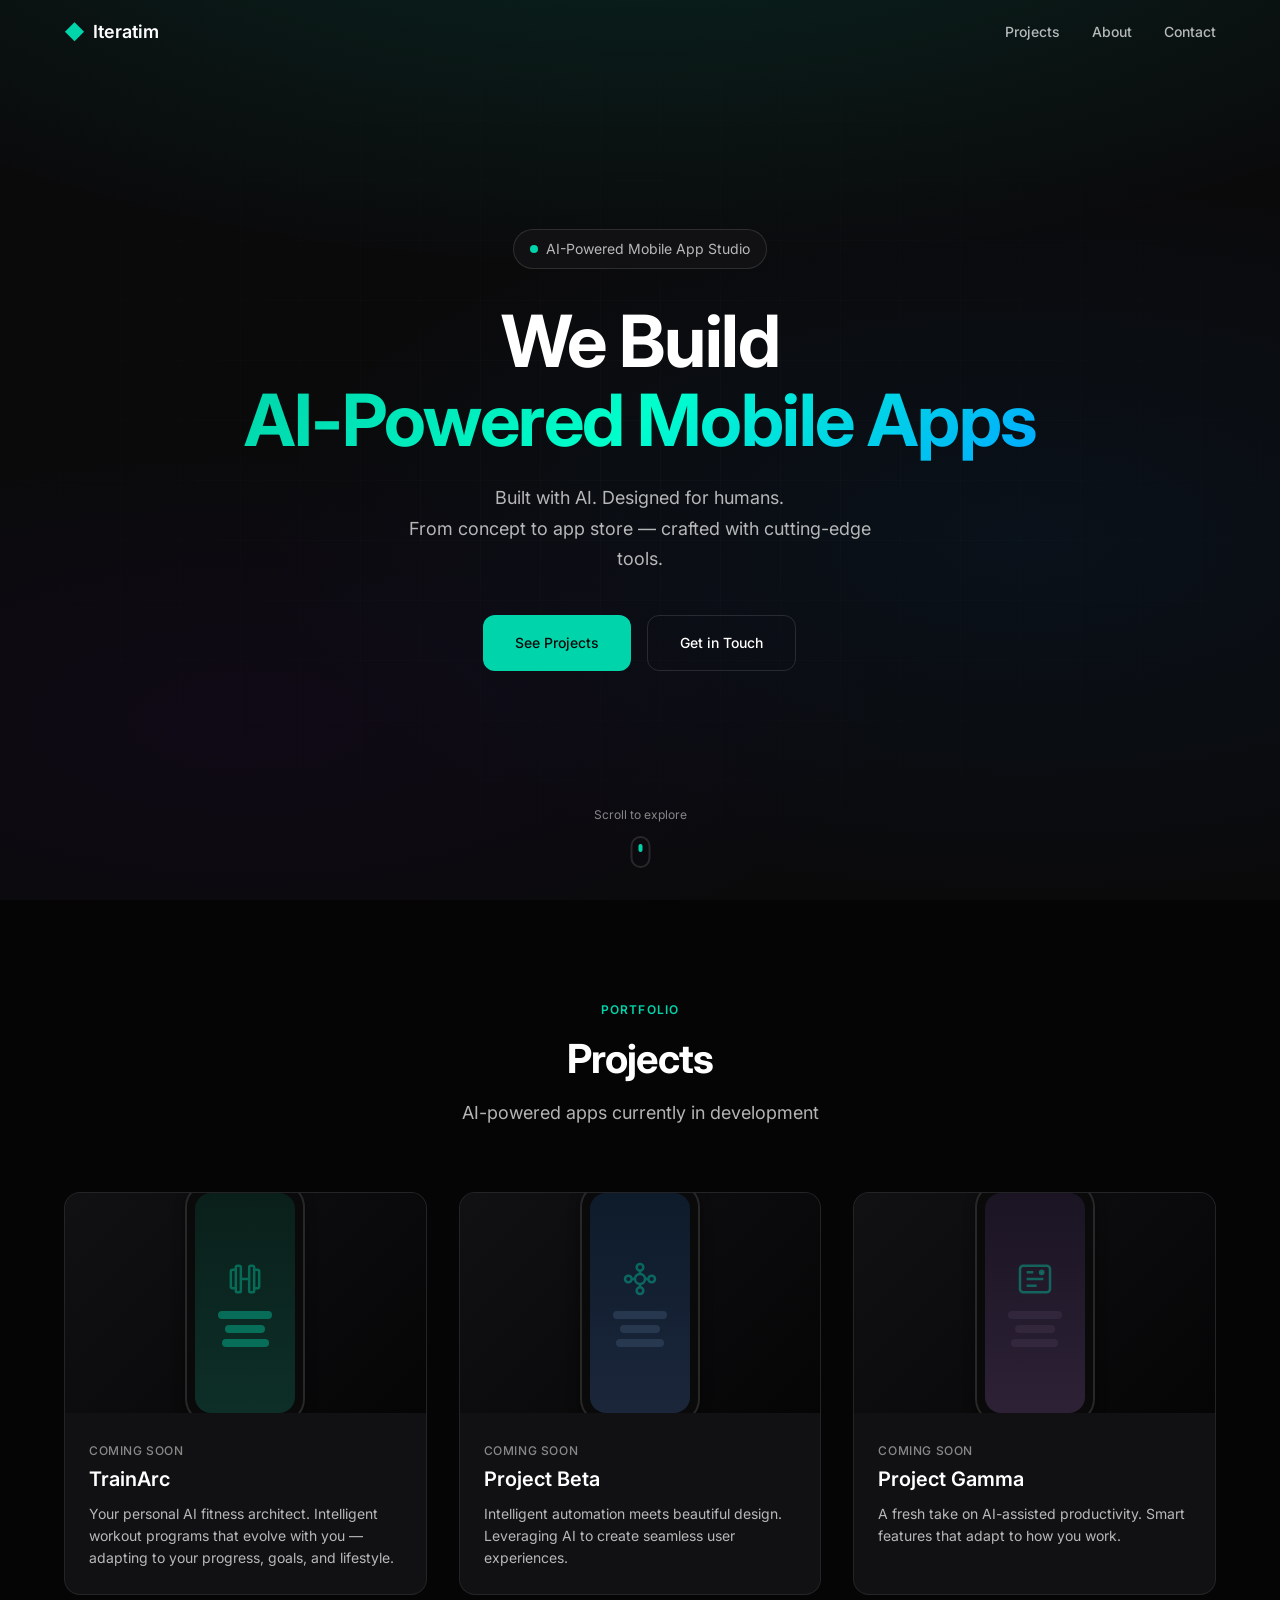
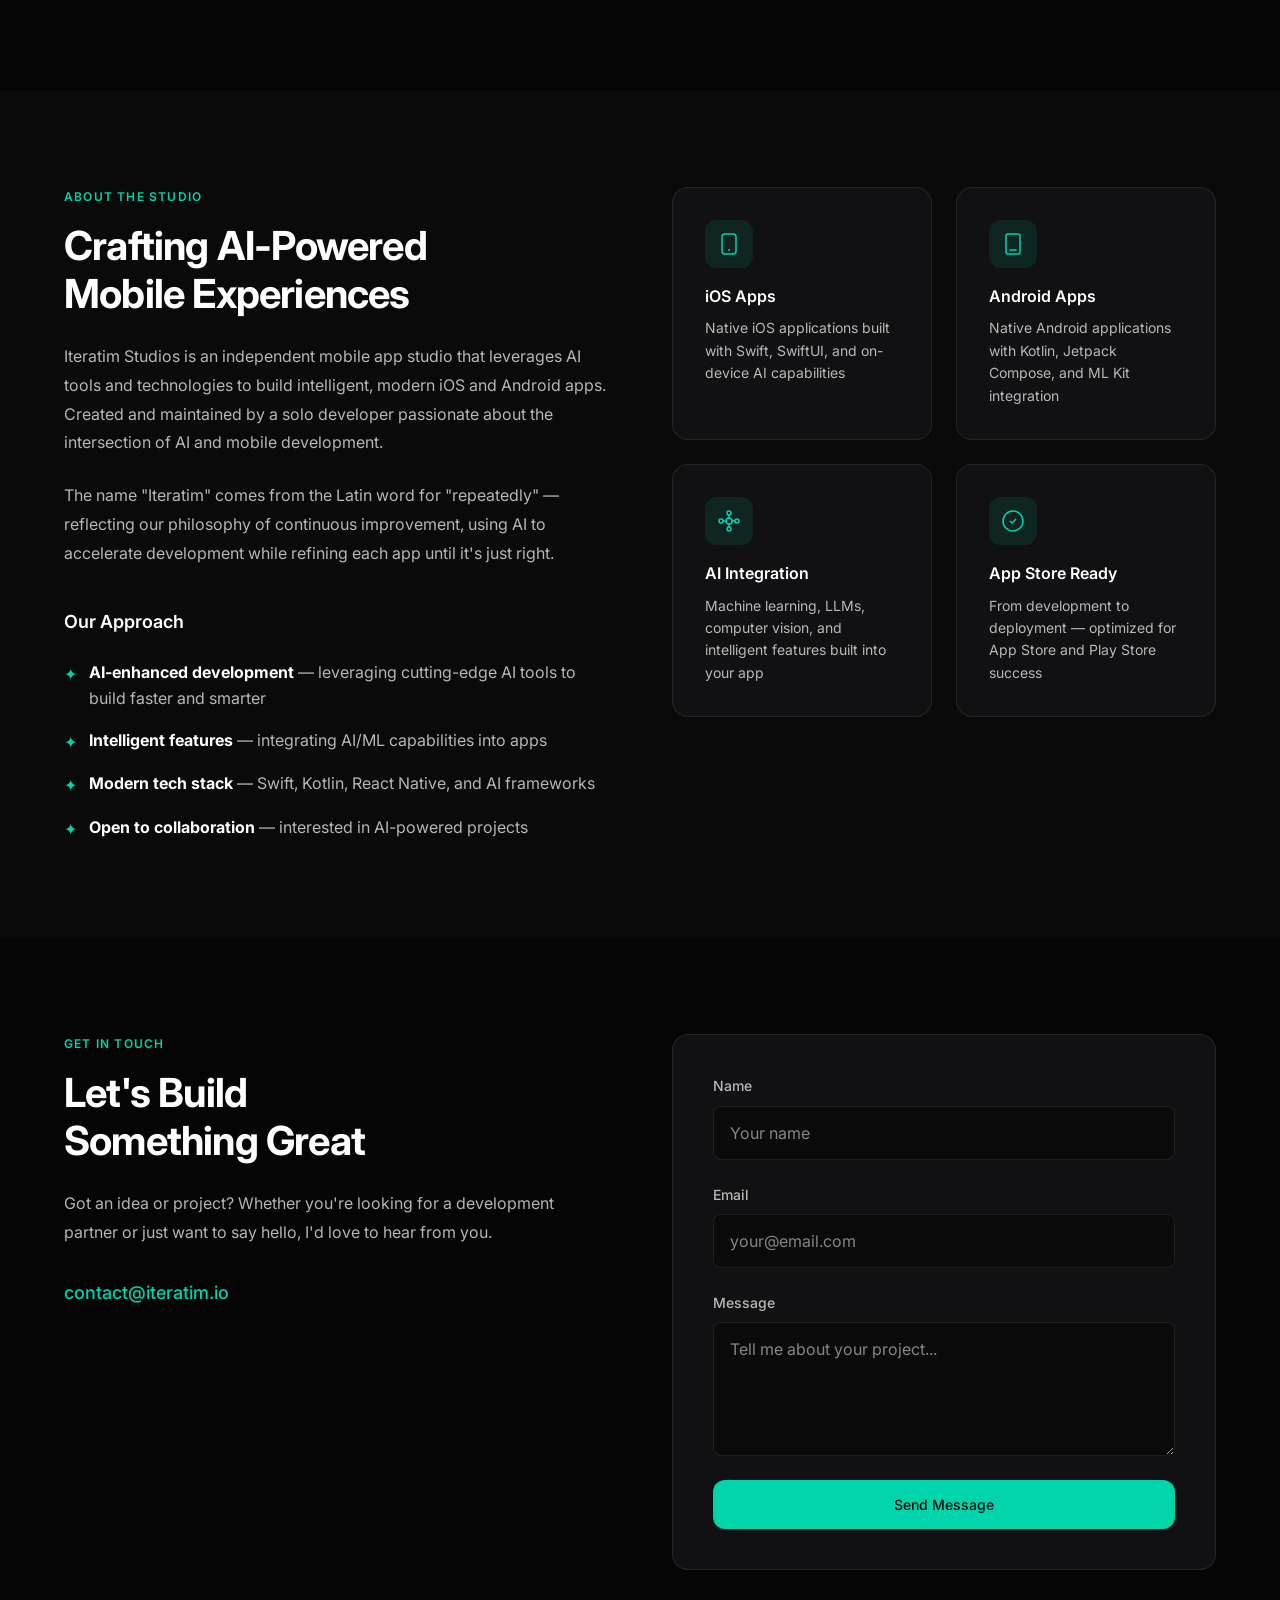
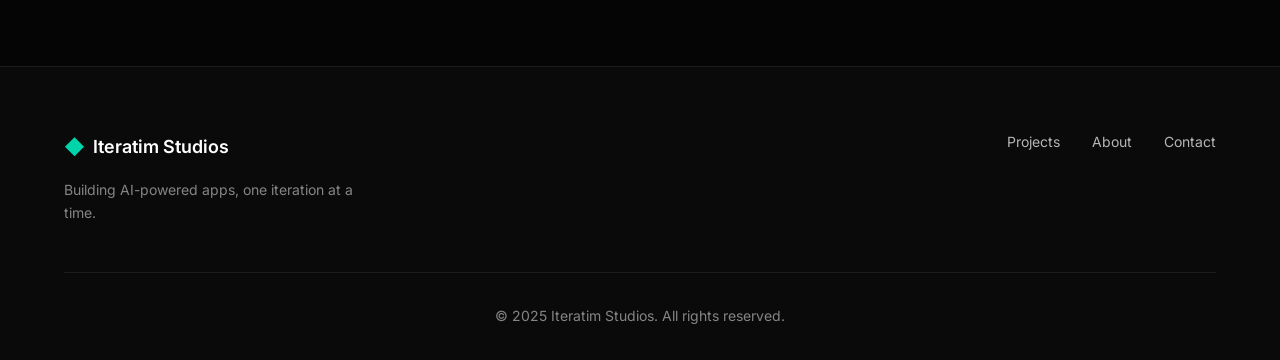
==== index.html @ f876c7ea "Add Formspree contact form and GitHub Actions deployment" ====
<!DOCTYPE html>
<html lang="en">

<head>
    <meta charset="UTF-8">
    <meta name="viewport" content="width=device-width, initial-scale=1.0">
    <meta name="description"
        content="Iteratim Studios - Independent mobile app development studio. Building AI-powered iOS and Android apps with cutting-edge tools.">
    <title>Iteratim Studios | AI-Powered Mobile App Studio</title>
    <link rel="preconnect" href="https://fonts.googleapis.com">
    <link rel="preconnect" href="https://fonts.gstatic.com" crossorigin>
    <link href="https://fonts.googleapis.com/css2?family=Inter:wght@300;400;500;600;700&display=swap" rel="stylesheet">
    <link rel="stylesheet" href="styles.css">
</head>

<body>
    <nav class="navbar" id="navbar">
        <div class="nav-container">
            <a href="#hero" class="nav-logo"><span class="logo-icon">◆</span><span>Iteratim</span></a>
            <ul class="nav-menu" id="nav-menu">
                <li><a href="#projects" class="nav-link">Projects</a></li>
                <li><a href="#about" class="nav-link">About</a></li>
                <li><a href="#contact" class="nav-link">Contact</a></li>
            </ul>
            <button class="nav-toggle" id="nav-toggle" aria-label="Toggle navigation"><span
                    class="hamburger"></span></button>
        </div>
    </nav>

    <section class="hero" id="hero">
        <div class="hero-bg">
            <div class="hero-gradient"></div>
            <div class="hero-grid"></div>
        </div>
        <div class="hero-content">
            <div class="hero-badge"><span class="badge-dot"></span>AI-Powered Mobile App Studio</div>
            <h1 class="hero-title">We Build<br><span class="gradient-text">AI-Powered Mobile Apps</span></h1>
            <p class="hero-subtitle">Built with AI. Designed for humans.<br>From concept to app store — crafted with
                cutting-edge tools.</p>
            <div class="hero-cta">
                <a href="#projects" class="btn btn-primary"><span>See Projects</span></a>
                <a href="#contact" class="btn btn-secondary">Get in Touch</a>
            </div>
        </div>
        <div class="hero-scroll"><span>Scroll to explore</span>
            <div class="scroll-indicator"></div>
        </div>
    </section>

    <section class="projects" id="projects">
        <div class="container">
            <div class="section-header">
                <span class="section-label">Portfolio</span>
                <h2 class="section-title">Projects</h2>
                <p class="section-subtitle">AI-powered apps currently in development</p>
            </div>
            <div class="projects-grid" id="projects-grid"></div>
        </div>
    </section>

    <section class="about" id="about">
        <div class="container">
            <div class="about-grid">
                <div class="about-content">
                    <span class="section-label">About the Studio</span>
                    <h2 class="section-title">Crafting AI-Powered<br>Mobile Experiences</h2>
                    <p class="about-text">Iteratim Studios is an independent mobile app studio that leverages AI tools
                        and technologies to build intelligent, modern iOS and Android apps. Created and maintained by a
                        solo developer passionate about the intersection of AI and mobile development.</p>
                    <p class="about-text">The name "Iteratim" comes from the Latin word for "repeatedly" — reflecting
                        our philosophy of continuous improvement, using AI to accelerate development while refining each
                        app until it's just right.</p>
                    <div class="about-philosophy">
                        <h3>Our Approach</h3>
                        <ul class="philosophy-list">
                            <li><span class="philosophy-icon">✦</span><span><strong>AI-enhanced development</strong> —
                                    leveraging cutting-edge AI tools to build faster and smarter</span></li>
                            <li><span class="philosophy-icon">✦</span><span><strong>Intelligent features</strong> —
                                    integrating AI/ML capabilities into apps</span></li>
                            <li><span class="philosophy-icon">✦</span><span><strong>Modern tech stack</strong> — Swift,
                                    Kotlin, React Native, and AI frameworks</span></li>
                            <li><span class="philosophy-icon">✦</span><span><strong>Open to collaboration</strong> —
                                    interested in AI-powered projects</span></li>
                        </ul>
                    </div>
                </div>
                <div class="about-visual">
                    <div class="services-grid" id="services-grid"></div>
                </div>
            </div>
        </div>
    </section>

    <section class="contact" id="contact">
        <div class="container">
            <div class="contact-wrapper">
                <div class="contact-info">
                    <span class="section-label">Get in Touch</span>
                    <h2 class="section-title">Let's Build<br>Something Great</h2>
                    <p class="contact-text">Got an idea or project? Whether you're looking for a development partner or
                        just want to say hello, I'd love to hear from you.</p>
                    <a href="mailto:contact@iteratim.io" class="contact-email">contact@iteratim.io</a>
                </div>
                <div class="contact-form-wrapper">
                    <form class="contact-form" id="contact-form">
                        <div class="form-group"><label for="name">Name</label><input type="text" id="name" name="name"
                                placeholder="Your name" required></div>
                        <div class="form-group"><label for="email">Email</label><input type="email" id="email"
                                name="email" placeholder="your@email.com" required></div>
                        <div class="form-group"><label for="message">Message</label><textarea id="message"
                                name="message" placeholder="Tell me about your project..." rows="5" required></textarea>
                        </div>
                        <button type="submit" class="btn btn-primary btn-full"><span>Send Message</span></button>
                    </form>
                </div>
            </div>
        </div>
    </section>

    <footer class="footer">
        <div class="container">
            <div class="footer-content">
                <div class="footer-brand"><a href="#hero" class="footer-logo"><span
                            class="logo-icon">◆</span><span>Iteratim Studios</span></a>
                    <p>Building AI-powered apps, one iteration at a time.</p>
                </div>
                <div class="footer-links">
                    <div class="footer-nav"><a href="#projects">Projects</a><a href="#about">About</a><a
                            href="#contact">Contact</a></div>
                </div>
            </div>
            <div class="footer-bottom">
                <p>&copy; 2025 Iteratim Studios. All rights reserved.</p>
            </div>
        </div>
    </footer>
    <script src="script.js"></script>
</body>

</html>
---- styles.css ----
/* ========================================
   Iteratim Studios - Design System
   ======================================== */

:root {
    /* Colors */
    --bg-dark: #0a0a0b;
    --bg-darker: #050506;
    --bg-card: #111113;
    --bg-card-hover: #18181b;
    --bg-light: #fafafa;

    --accent: #00d4aa;
    --accent-light: #00ffcc;
    --accent-dark: #00b894;
    --accent-glow: rgba(0, 212, 170, 0.3);

    --text-primary: #ffffff;
    --text-secondary: rgba(255, 255, 255, 0.7);
    --text-muted: rgba(255, 255, 255, 0.5);
    --text-dark: #1a1a1a;

    --border: rgba(255, 255, 255, 0.08);
    --border-light: rgba(255, 255, 255, 0.12);

    /* Typography */
    --font-family: 'Inter', -apple-system, BlinkMacSystemFont, 'Segoe UI', sans-serif;
    --font-size-xs: 0.75rem;
    --font-size-sm: 0.875rem;
    --font-size-base: 1rem;
    --font-size-lg: 1.125rem;
    --font-size-xl: 1.25rem;
    --font-size-2xl: 1.5rem;
    --font-size-3xl: 2rem;
    --font-size-4xl: 2.5rem;
    --font-size-5xl: 3.5rem;
    --font-size-6xl: 4.5rem;

    /* Spacing */
    --space-1: 0.25rem;
    --space-2: 0.5rem;
    --space-3: 0.75rem;
    --space-4: 1rem;
    --space-5: 1.25rem;
    --space-6: 1.5rem;
    --space-8: 2rem;
    --space-10: 2.5rem;
    --space-12: 3rem;
    --space-16: 4rem;
    --space-20: 5rem;
    --space-24: 6rem;

    /* Layout */
    --container-max: 1200px;
    --container-padding: 1.5rem;
    --section-padding: 6rem;

    /* Effects */
    --radius-sm: 0.375rem;
    --radius-md: 0.5rem;
    --radius-lg: 0.75rem;
    --radius-xl: 1rem;
    --radius-2xl: 1.5rem;
    --radius-full: 9999px;

    --shadow-sm: 0 1px 2px rgba(0, 0, 0, 0.5);
    --shadow-md: 0 4px 12px rgba(0, 0, 0, 0.4);
    --shadow-lg: 0 8px 30px rgba(0, 0, 0, 0.5);
    --shadow-glow: 0 0 40px var(--accent-glow);

    --transition-fast: 0.15s ease;
    --transition-base: 0.25s ease;
    --transition-slow: 0.4s ease;
}

/* ========================================
   Reset & Base
   ======================================== */

*,
*::before,
*::after {
    box-sizing: border-box;
    margin: 0;
    padding: 0;
}

html {
    scroll-behavior: smooth;
    -webkit-font-smoothing: antialiased;
    -moz-osx-font-smoothing: grayscale;
}

body {
    font-family: var(--font-family);
    font-size: var(--font-size-base);
    line-height: 1.6;
    color: var(--text-primary);
    background: var(--bg-dark);
    overflow-x: hidden;
}

a {
    color: inherit;
    text-decoration: none;
    transition: color var(--transition-fast);
}

img {
    max-width: 100%;
    height: auto;
    display: block;
}

button {
    font-family: inherit;
    cursor: pointer;
    border: none;
    background: none;
}

ul,
ol {
    list-style: none;
}

input,
textarea {
    font-family: inherit;
    font-size: inherit;
}

/* ========================================
   Layout
   ======================================== */

.container {
    width: 100%;
    max-width: var(--container-max);
    margin: 0 auto;
    padding: 0 var(--container-padding);
}

/* ========================================
   Navigation
   ======================================== */

.navbar {
    position: fixed;
    top: 0;
    left: 0;
    right: 0;
    z-index: 1000;
    padding: var(--space-4) 0;
    background: transparent;
    transition: background var(--transition-base), backdrop-filter var(--transition-base);
}

.navbar.scrolled {
    background: rgba(10, 10, 11, 0.85);
    backdrop-filter: blur(20px);
    -webkit-backdrop-filter: blur(20px);
    border-bottom: 1px solid var(--border);
}

.nav-container {
    max-width: var(--container-max);
    margin: 0 auto;
    padding: 0 var(--container-padding);
    display: flex;
    align-items: center;
    justify-content: space-between;
}

.nav-logo {
    display: flex;
    align-items: center;
    gap: var(--space-2);
    font-weight: 600;
    font-size: var(--font-size-lg);
}

.logo-icon {
    color: var(--accent);
    font-size: var(--font-size-xl);
}

.nav-menu {
    display: flex;
    align-items: center;
    gap: var(--space-8);
}

.nav-link {
    font-size: var(--font-size-sm);
    font-weight: 500;
    color: var(--text-secondary);
    transition: color var(--transition-fast);
    position: relative;
}

.nav-link::after {
    content: '';
    position: absolute;
    bottom: -4px;
    left: 0;
    width: 0;
    height: 2px;
    background: var(--accent);
    transition: width var(--transition-base);
}

.nav-link:hover {
    color: var(--text-primary);
}

.nav-link:hover::after {
    width: 100%;
}

.nav-toggle {
    display: none;
    width: 32px;
    height: 32px;
    position: relative;
}

.hamburger,
.hamburger::before,
.hamburger::after {
    width: 20px;
    height: 2px;
    background: var(--text-primary);
    position: absolute;
    left: 50%;
    transform: translateX(-50%);
    transition: all var(--transition-fast);
}

.hamburger {
    top: 50%;
    transform: translate(-50%, -50%);
}

.hamburger::before {
    content: '';
    top: -6px;
}

.hamburger::after {
    content: '';
    top: 6px;
}

.nav-toggle.active .hamburger {
    background: transparent;
}

.nav-toggle.active .hamburger::before {
    top: 0;
    transform: rotate(45deg);
}

.nav-toggle.active .hamburger::after {
    top: 0;
    transform: rotate(-45deg);
}

/* ========================================
   Hero Section
   ======================================== */

.hero {
    min-height: 100vh;
    display: flex;
    align-items: center;
    justify-content: center;
    position: relative;
    overflow: hidden;
    padding: var(--space-20) var(--container-padding);
}

.hero-bg {
    position: absolute;
    inset: 0;
    z-index: 0;
}

.hero-bg-image {
    position: absolute;
    inset: 0;
    width: 100%;
    height: 100%;
    object-fit: cover;
    opacity: 0.6;
}

.hero-gradient {
    position: absolute;
    inset: 0;
    background:
        radial-gradient(ellipse 80% 50% at 50% -20%, rgba(0, 212, 170, 0.15), transparent),
        radial-gradient(ellipse 60% 40% at 80% 60%, rgba(0, 100, 200, 0.08), transparent),
        radial-gradient(ellipse 50% 30% at 20% 80%, rgba(100, 0, 200, 0.06), transparent);
    animation: gradientShift 15s ease-in-out infinite;
}

@keyframes gradientShift {

    0%,
    100% {
        opacity: 1;
        transform: scale(1);
    }

    50% {
        opacity: 0.8;
        transform: scale(1.05);
    }
}

.hero-grid {
    position: absolute;
    inset: 0;
    background-image:
        linear-gradient(rgba(255, 255, 255, 0.02) 1px, transparent 1px),
        linear-gradient(90deg, rgba(255, 255, 255, 0.02) 1px, transparent 1px);
    background-size: 60px 60px;
    mask-image: radial-gradient(ellipse 70% 60% at 50% 50%, black, transparent);
    -webkit-mask-image: radial-gradient(ellipse 70% 60% at 50% 50%, black, transparent);
}

.hero-content {
    position: relative;
    z-index: 1;
    text-align: center;
    max-width: 800px;
    animation: fadeInUp 1s ease-out;
}

@keyframes fadeInUp {
    from {
        opacity: 0;
        transform: translateY(30px);
    }

    to {
        opacity: 1;
        transform: translateY(0);
    }
}

.hero-badge {
    display: inline-flex;
    align-items: center;
    gap: var(--space-2);
    padding: var(--space-2) var(--space-4);
    background: var(--bg-card);
    border: 1px solid var(--border-light);
    border-radius: var(--radius-full);
    font-size: var(--font-size-sm);
    color: var(--text-secondary);
    margin-bottom: var(--space-8);
}

.badge-dot {
    width: 8px;
    height: 8px;
    background: var(--accent);
    border-radius: 50%;
    animation: pulse 2s infinite;
}

@keyframes pulse {

    0%,
    100% {
        opacity: 1;
    }

    50% {
        opacity: 0.5;
    }
}

.hero-title {
    font-size: clamp(var(--font-size-4xl), 8vw, var(--font-size-6xl));
    font-weight: 700;
    line-height: 1.1;
    letter-spacing: -0.02em;
    margin-bottom: var(--space-6);
}

.gradient-text {
    background: linear-gradient(135deg, var(--accent), var(--accent-light), #00aaff);
    -webkit-background-clip: text;
    -webkit-text-fill-color: transparent;
    background-clip: text;
}

.hero-subtitle {
    font-size: var(--font-size-lg);
    color: var(--text-secondary);
    max-width: 500px;
    margin: 0 auto var(--space-10);
    line-height: 1.7;
}

.hero-cta {
    display: flex;
    gap: var(--space-4);
    justify-content: center;
    flex-wrap: wrap;
}

.hero-scroll {
    position: absolute;
    bottom: var(--space-8);
    left: 50%;
    transform: translateX(-50%);
    display: flex;
    flex-direction: column;
    align-items: center;
    gap: var(--space-3);
    color: var(--text-muted);
    font-size: var(--font-size-xs);
    animation: fadeIn 1s ease-out 0.5s both;
}

@keyframes fadeIn {
    from {
        opacity: 0;
    }

    to {
        opacity: 1;
    }
}

.scroll-indicator {
    width: 20px;
    height: 32px;
    border: 2px solid var(--border-light);
    border-radius: var(--radius-full);
    position: relative;
}

.scroll-indicator::before {
    content: '';
    position: absolute;
    top: 6px;
    left: 50%;
    transform: translateX(-50%);
    width: 4px;
    height: 8px;
    background: var(--accent);
    border-radius: var(--radius-full);
    animation: scrollBounce 1.5s infinite;
}

@keyframes scrollBounce {

    0%,
    100% {
        top: 6px;
        opacity: 1;
    }

    50% {
        top: 14px;
        opacity: 0.5;
    }
}

/* ========================================
   Buttons
   ======================================== */

.btn {
    display: inline-flex;
    align-items: center;
    justify-content: center;
    gap: var(--space-2);
    padding: var(--space-4) var(--space-8);
    font-size: var(--font-size-sm);
    font-weight: 500;
    border-radius: var(--radius-lg);
    transition: all var(--transition-base);
    cursor: pointer;
}

.btn-primary {
    background: var(--accent);
    color: var(--bg-dark);
}

.btn-primary:hover {
    background: var(--accent-light);
    transform: translateY(-2px);
    box-shadow: var(--shadow-glow);
}

.btn-secondary {
    background: transparent;
    color: var(--text-primary);
    border: 1px solid var(--border-light);
}

.btn-secondary:hover {
    background: var(--bg-card);
    border-color: var(--text-muted);
}

.btn-full {
    width: 100%;
}

.btn-icon {
    width: 16px;
    height: 16px;
}

/* ========================================
   Section Headers
   ======================================== */

.section-header {
    text-align: center;
    margin-bottom: var(--space-16);
}

.section-label {
    display: inline-block;
    font-size: var(--font-size-xs);
    font-weight: 600;
    text-transform: uppercase;
    letter-spacing: 0.1em;
    color: var(--accent);
    margin-bottom: var(--space-4);
}

.section-title {
    font-size: clamp(var(--font-size-3xl), 5vw, var(--font-size-4xl));
    font-weight: 700;
    line-height: 1.2;
    letter-spacing: -0.02em;
    margin-bottom: var(--space-4);
}

.section-subtitle {
    font-size: var(--font-size-lg);
    color: var(--text-secondary);
    max-width: 500px;
    margin: 0 auto;
}

/* ========================================
   Projects Section
   ======================================== */

.projects {
    padding: var(--section-padding) 0;
    background: var(--bg-darker);
}

.projects-grid {
    display: grid;
    grid-template-columns: repeat(auto-fill, minmax(340px, 1fr));
    gap: var(--space-8);
}

.project-card {
    background: var(--bg-card);
    border: 1px solid var(--border);
    border-radius: var(--radius-xl);
    overflow: hidden;
    transition: all var(--transition-base);
    cursor: pointer;
}

.project-card:hover {
    transform: translateY(-8px);
    border-color: var(--border-light);
    box-shadow: var(--shadow-lg);
}

.project-image {
    position: relative;
    height: 220px;
    background: linear-gradient(135deg, var(--bg-card) 0%, var(--bg-darker) 100%);
    overflow: hidden;
}

.project-mockup {
    position: absolute;
    inset: 0;
    display: flex;
    align-items: center;
    justify-content: center;
    padding: var(--space-6);
}

.mockup-phone {
    width: 120px;
    height: 240px;
    background: var(--bg-dark);
    border: 2px solid var(--border-light);
    border-radius: 24px;
    padding: 8px;
    box-shadow: var(--shadow-md);
}

.mockup-screen {
    width: 100%;
    height: 100%;
    background: linear-gradient(180deg, #1a1a2e 0%, #16213e 100%);
    border-radius: 16px;
    overflow: hidden;
    padding: 8px;
}

.mockup-browser {
    width: 90%;
    max-width: 280px;
    background: var(--bg-dark);
    border: 1px solid var(--border-light);
    border-radius: 12px;
    overflow: hidden;
    box-shadow: var(--shadow-md);
}

.browser-bar {
    height: 28px;
    background: var(--bg-card);
    display: flex;
    align-items: center;
    padding: 0 10px;
    gap: 6px;
    border-bottom: 1px solid var(--border);
}

.browser-dot {
    width: 8px;
    height: 8px;
    border-radius: 50%;
    background: var(--text-muted);
}

.browser-dot:nth-child(1) {
    background: #ff5f56;
}

.browser-dot:nth-child(2) {
    background: #ffbd2e;
}

.browser-dot:nth-child(3) {
    background: #27ca40;
}

.browser-content {
    height: 140px;
    padding: 12px;
    background: linear-gradient(180deg, var(--bg-card) 0%, var(--bg-dark) 100%);
}

/* Mockup UI Elements */
.app-ui {
    display: flex;
    flex-direction: column;
    gap: 8px;
    height: 100%;
}

.app-header {
    height: 40px;
    border-radius: 8px;
    opacity: 0.8;
}

.app-cards {
    display: flex;
    flex-direction: column;
    gap: 6px;
    flex: 1;
}

.app-card {
    height: 35px;
    border-radius: 6px;
    opacity: 0.7;
}

.app-card.small {
    height: 25px;
}

.app-ring {
    width: 80px;
    height: 80px;
    border: 6px solid;
    border-radius: 50%;
    margin: 10px auto;
    opacity: 0.6;
}

.app-stats {
    display: flex;
    gap: 6px;
    justify-content: center;
}

.stat {
    width: 30px;
    height: 50px;
    border-radius: 4px;
    opacity: 0.5;
}

.app-list {
    display: flex;
    flex-direction: column;
    gap: 6px;
}

.list-item {
    height: 28px;
    border-radius: 6px;
    opacity: 0.6;
}

.web-preview {
    display: flex;
    flex-direction: column;
    gap: 6px;
    height: 100%;
}

.web-nav {
    height: 16px;
    border-radius: 4px;
    opacity: 0.6;
}

.web-hero {
    height: 50px;
    border-radius: 6px;
    opacity: 0.7;
}

.web-cards {
    display: flex;
    gap: 6px;
    flex: 1;
}

.web-card {
    flex: 1;
    border-radius: 4px;
    opacity: 0.5;
}

/* Coming Soon Mockup */
.coming-soon-ui {
    display: flex;
    flex-direction: column;
    align-items: center;
    justify-content: center;
    height: 100%;
    gap: 12px;
}

.coming-soon-icon {
    width: 40px;
    height: 40px;
    opacity: 0.4;
}

.coming-soon-icon svg {
    width: 100%;
    height: 100%;
    stroke: var(--accent);
}

.coming-soon-bars {
    display: flex;
    flex-direction: column;
    gap: 6px;
    width: 80%;
    align-items: center;
}

.coming-soon-bars .bar {
    height: 8px;
    border-radius: 4px;
    opacity: 0.4;
}

.project-card.coming-soon .project-category {
    color: var(--text-muted);
}

.project-overlay {
    position: absolute;
    inset: 0;
    background: rgba(0, 212, 170, 0.1);
    display: flex;
    align-items: center;
    justify-content: center;
    opacity: 0;
    transition: opacity var(--transition-base);
}

.project-card:hover .project-overlay {
    opacity: 1;
}

.project-view {
    padding: var(--space-3) var(--space-6);
    background: var(--accent);
    color: var(--bg-dark);
    font-size: var(--font-size-sm);
    font-weight: 500;
    border-radius: var(--radius-full);
    transform: translateY(10px);
    transition: transform var(--transition-base);
}

.project-card:hover .project-view {
    transform: translateY(0);
}

.project-info {
    padding: var(--space-6);
}

.project-category {
    font-size: var(--font-size-xs);
    font-weight: 500;
    text-transform: uppercase;
    letter-spacing: 0.05em;
    color: var(--accent);
    margin-bottom: var(--space-2);
}

.project-title {
    font-size: var(--font-size-xl);
    font-weight: 600;
    margin-bottom: var(--space-2);
}

.project-desc {
    font-size: var(--font-size-sm);
    color: var(--text-secondary);
    line-height: 1.6;
}

/* ========================================
   About Section
   ======================================== */

.about {
    padding: var(--section-padding) 0;
    background: var(--bg-dark);
}

.about-grid {
    display: grid;
    grid-template-columns: 1fr 1fr;
    gap: var(--space-16);
    align-items: start;
}

.about-content .section-title {
    text-align: left;
    margin-bottom: var(--space-6);
}

.about-content .section-label {
    display: block;
    text-align: left;
}

.about-text {
    color: var(--text-secondary);
    margin-bottom: var(--space-6);
    line-height: 1.8;
}

.about-philosophy {
    margin-top: var(--space-10);
}

.about-philosophy h3 {
    font-size: var(--font-size-lg);
    font-weight: 600;
    margin-bottom: var(--space-6);
}

.philosophy-list {
    display: flex;
    flex-direction: column;
    gap: var(--space-4);
}

.philosophy-list li {
    display: flex;
    gap: var(--space-3);
    align-items: flex-start;
    color: var(--text-secondary);
    line-height: 1.6;
}

.philosophy-icon {
    color: var(--accent);
    flex-shrink: 0;
    margin-top: 2px;
}

.philosophy-list strong {
    color: var(--text-primary);
}

.services-grid {
    display: grid;
    grid-template-columns: repeat(2, 1fr);
    gap: var(--space-6);
}

.service-card {
    background: var(--bg-card);
    border: 1px solid var(--border);
    border-radius: var(--radius-xl);
    padding: var(--space-8);
    transition: all var(--transition-base);
}

.service-card:hover {
    border-color: var(--accent);
    transform: translateY(-4px);
}

.service-icon {
    width: 48px;
    height: 48px;
    display: flex;
    align-items: center;
    justify-content: center;
    background: rgba(0, 212, 170, 0.1);
    border-radius: var(--radius-lg);
    margin-bottom: var(--space-4);
}

.service-icon svg {
    width: 24px;
    height: 24px;
    stroke: var(--accent);
}

.service-card h4 {
    font-size: var(--font-size-base);
    font-weight: 600;
    margin-bottom: var(--space-2);
}

.service-card p {
    font-size: var(--font-size-sm);
    color: var(--text-secondary);
    line-height: 1.6;
}

/* ========================================
   Contact Section
   ======================================== */

.contact {
    padding: var(--section-padding) 0;
    background: var(--bg-darker);
}

.contact-wrapper {
    display: grid;
    grid-template-columns: 1fr 1fr;
    gap: var(--space-16);
    align-items: start;
}

.contact-info .section-title {
    text-align: left;
    margin-bottom: var(--space-6);
}

.contact-info .section-label {
    display: block;
    text-align: left;
}

.contact-text {
    color: var(--text-secondary);
    margin-bottom: var(--space-8);
    line-height: 1.8;
}

.contact-email {
    display: inline-flex;
    align-items: center;
    gap: var(--space-3);
    font-size: var(--font-size-lg);
    font-weight: 500;
    color: var(--accent);
    transition: color var(--transition-fast);
}

.contact-email:hover {
    color: var(--accent-light);
}

.contact-form-wrapper {
    background: var(--bg-card);
    border: 1px solid var(--border);
    border-radius: var(--radius-xl);
    padding: var(--space-10);
}

.contact-form {
    display: flex;
    flex-direction: column;
    gap: var(--space-6);
}

.form-group {
    display: flex;
    flex-direction: column;
    gap: var(--space-2);
}

.form-group label {
    font-size: var(--font-size-sm);
    font-weight: 500;
    color: var(--text-secondary);
}

.form-group input,
.form-group textarea {
    background: var(--bg-dark);
    border: 1px solid var(--border);
    border-radius: var(--radius-md);
    padding: var(--space-4);
    color: var(--text-primary);
    transition: border-color var(--transition-fast), box-shadow var(--transition-fast);
}

.form-group input::placeholder,
.form-group textarea::placeholder {
    color: var(--text-muted);
}

.form-group input:focus,
.form-group textarea:focus {
    outline: none;
    border-color: var(--accent);
    box-shadow: 0 0 0 3px var(--accent-glow);
}

.form-group textarea {
    resize: vertical;
    min-height: 120px;
}

/* ========================================
   Footer
   ======================================== */

.footer {
    padding: var(--space-16) 0 var(--space-8);
    background: var(--bg-dark);
    border-top: 1px solid var(--border);
}

.footer-content {
    display: flex;
    justify-content: space-between;
    align-items: flex-start;
    margin-bottom: var(--space-12);
}

.footer-brand {
    max-width: 300px;
}

.footer-logo {
    display: inline-flex;
    align-items: center;
    gap: var(--space-2);
    font-size: var(--font-size-lg);
    font-weight: 600;
    margin-bottom: var(--space-4);
}

.footer-brand p {
    color: var(--text-muted);
    font-size: var(--font-size-sm);
    line-height: 1.6;
}

.footer-links {
    display: flex;
    gap: var(--space-16);
}

.footer-nav {
    display: flex;
    gap: var(--space-8);
}

.footer-nav a {
    font-size: var(--font-size-sm);
    color: var(--text-secondary);
    transition: color var(--transition-fast);
}

.footer-nav a:hover {
    color: var(--text-primary);
}

.footer-social {
    display: flex;
    gap: var(--space-4);
}

.social-link {
    width: 40px;
    height: 40px;
    display: flex;
    align-items: center;
    justify-content: center;
    background: var(--bg-card);
    border: 1px solid var(--border);
    border-radius: var(--radius-md);
    color: var(--text-secondary);
    transition: all var(--transition-fast);
}

.social-link:hover {
    background: var(--accent);
    border-color: var(--accent);
    color: var(--bg-dark);
}

.social-link svg {
    width: 18px;
    height: 18px;
}

.footer-bottom {
    padding-top: var(--space-8);
    border-top: 1px solid var(--border);
    text-align: center;
}

.footer-bottom p {
    font-size: var(--font-size-sm);
    color: var(--text-muted);
}

/* ========================================
   Responsive Styles
   ======================================== */

@media (max-width: 1024px) {
    :root {
        --section-padding: 5rem;
    }

    .about-grid,
    .contact-wrapper {
        grid-template-columns: 1fr;
        gap: var(--space-12);
    }

    .services-grid {
        grid-template-columns: repeat(2, 1fr);
    }
}

@media (max-width: 768px) {
    :root {
        --section-padding: 4rem;
        --container-padding: 1.25rem;
    }

    .nav-menu {
        position: fixed;
        top: 0;
        right: -100%;
        width: 280px;
        height: 100vh;
        background: var(--bg-card);
        flex-direction: column;
        justify-content: center;
        gap: var(--space-8);
        padding: var(--space-8);
        transition: right var(--transition-base);
        border-left: 1px solid var(--border);
    }

    .nav-menu.active {
        right: 0;
    }

    .nav-toggle {
        display: block;
        z-index: 1001;
    }

    .nav-link {
        font-size: var(--font-size-lg);
    }

    .hero-scroll {
        display: none;
    }

    .projects-grid {
        grid-template-columns: 1fr;
    }

    .services-grid {
        grid-template-columns: 1fr;
    }

    .footer-content {
        flex-direction: column;
        gap: var(--space-8);
        text-align: center;
    }

    .footer-brand {
        max-width: 100%;
    }

    .footer-links {
        width: 100%;
        flex-direction: column;
        align-items: center;
        gap: var(--space-8);
    }

    .footer-nav {
        flex-wrap: wrap;
        justify-content: center;
    }
}

@media (max-width: 480px) {
    .hero-cta {
        flex-direction: column;
        width: 100%;
        max-width: 280px;
        margin: 0 auto;
    }

    .btn {
        width: 100%;
    }

    .contact-form-wrapper {
        padding: var(--space-6);
    }
}
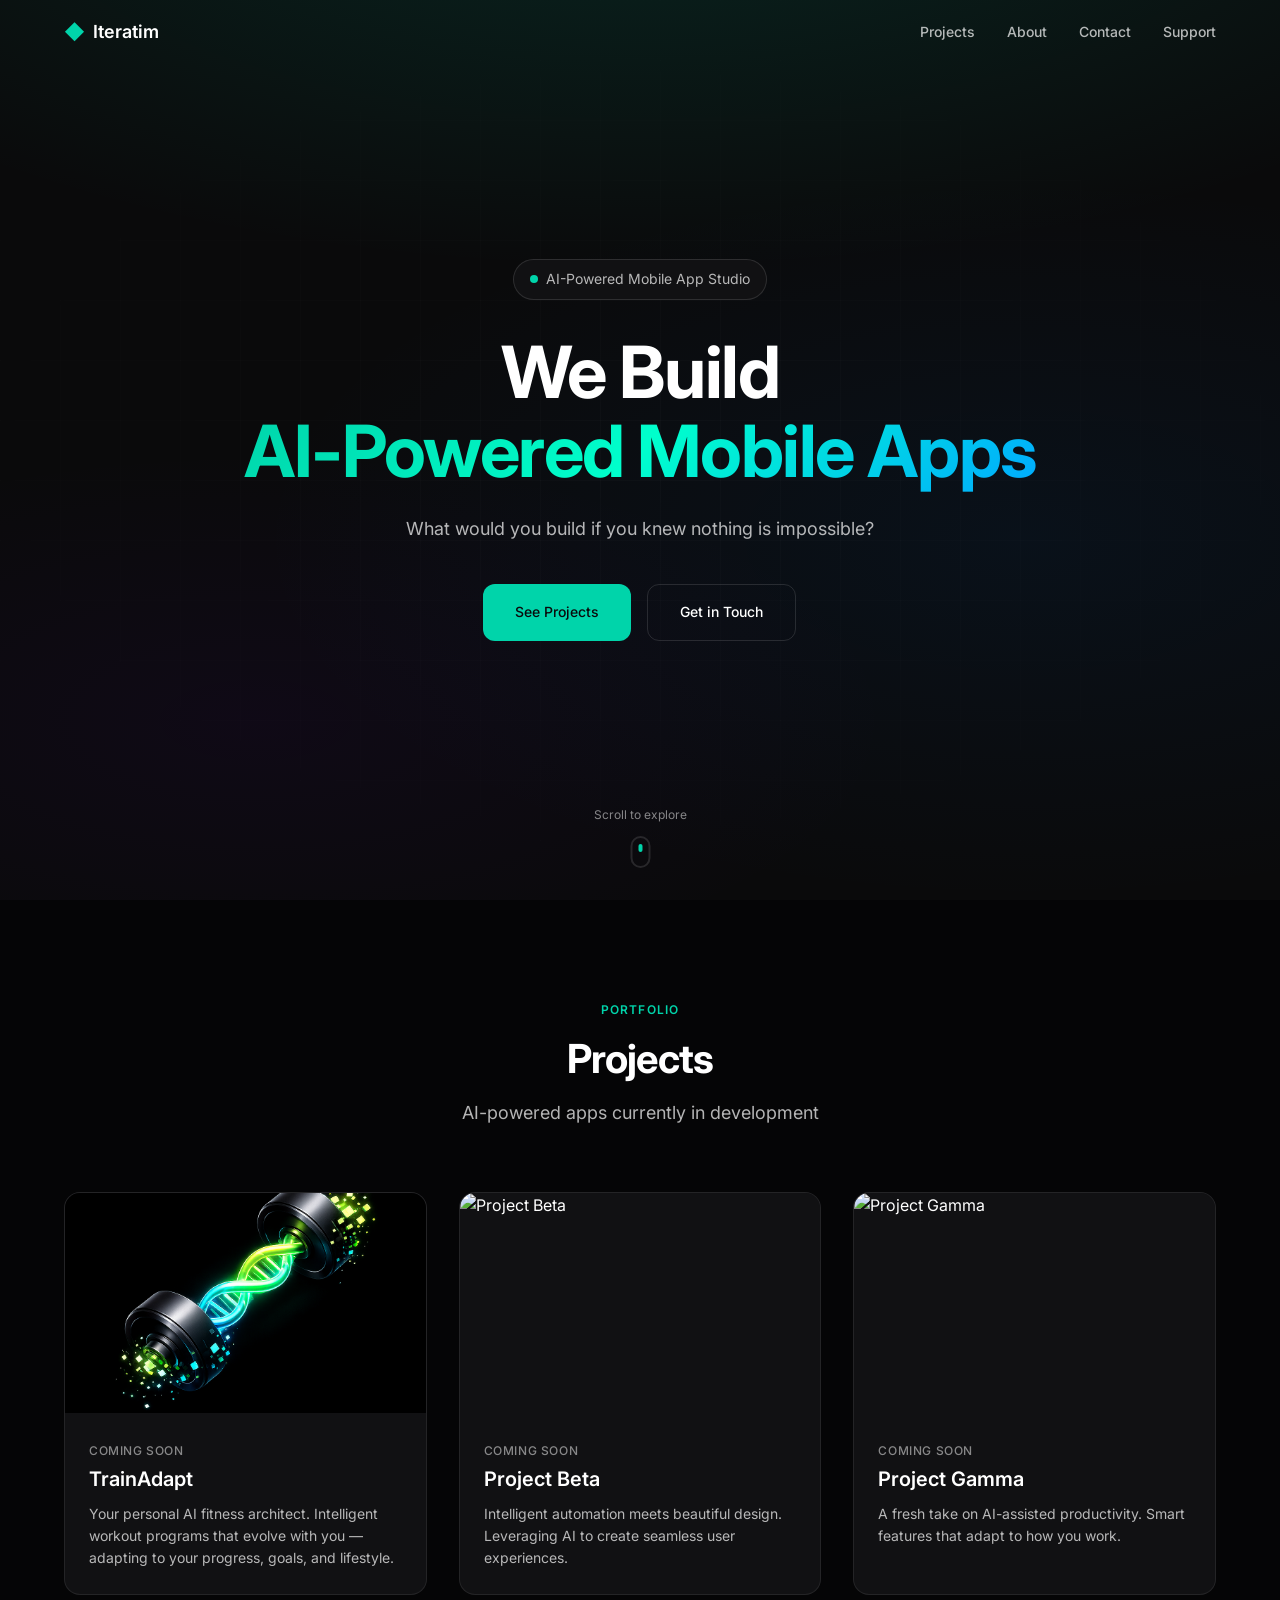
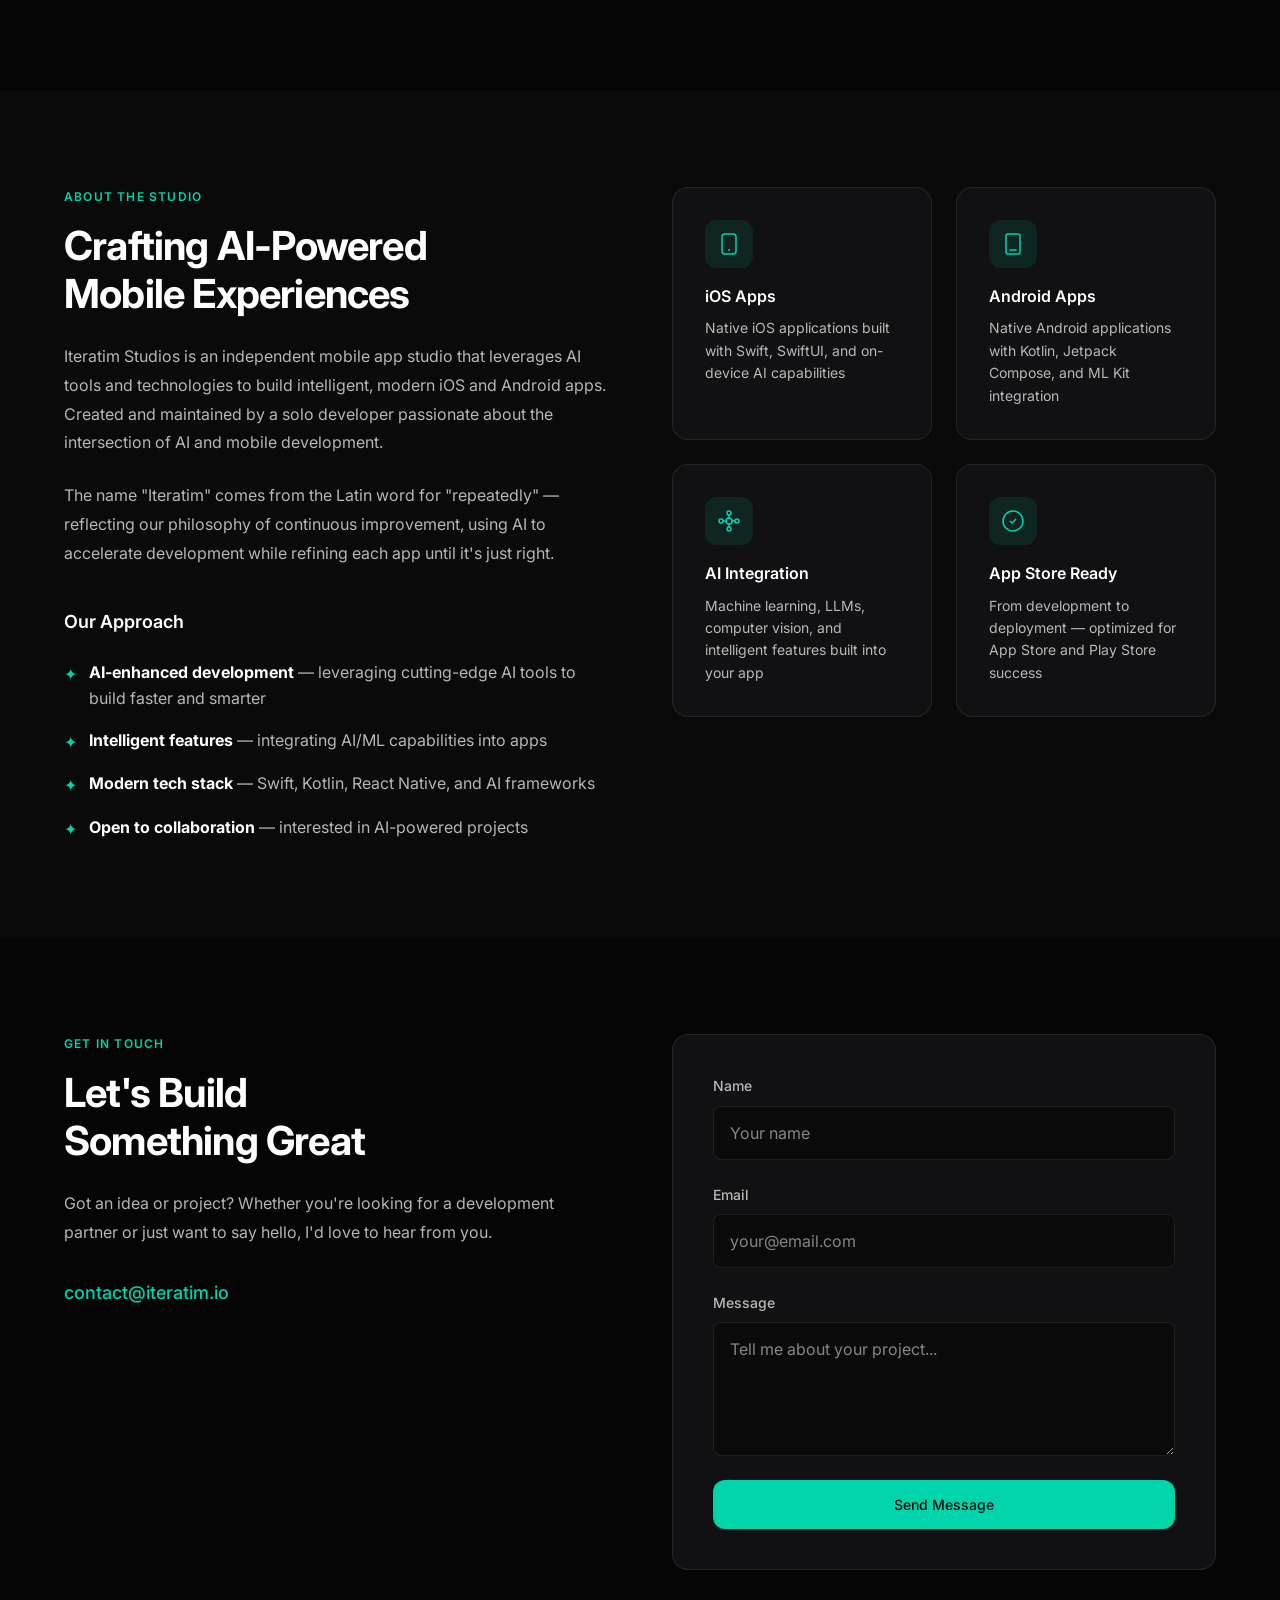
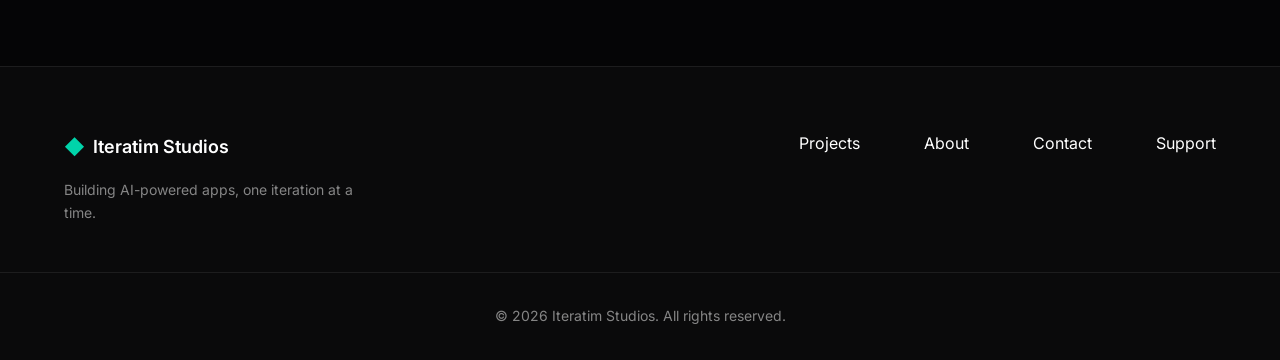
==== commit f32d57d1: "Complete website update: integrated full privacy policy, created support page, refined TrainAdapt br" ====
--- a/index.html
+++ b/index.html
@@ -21,6 +21,7 @@
                 <li><a href="#projects" class="nav-link">Projects</a></li>
                 <li><a href="#about" class="nav-link">About</a></li>
                 <li><a href="#contact" class="nav-link">Contact</a></li>
+                <li><a href="support.html" class="nav-link">Support</a></li>
             </ul>
             <button class="nav-toggle" id="nav-toggle" aria-label="Toggle navigation"><span
                     class="hamburger"></span></button>
@@ -35,8 +36,7 @@
         <div class="hero-content">
             <div class="hero-badge"><span class="badge-dot"></span>AI-Powered Mobile App Studio</div>
             <h1 class="hero-title">We Build<br><span class="gradient-text">AI-Powered Mobile Apps</span></h1>
-            <p class="hero-subtitle">Built with AI. Designed for humans.<br>From concept to app store — crafted with
-                cutting-edge tools.</p>
+            <p class="hero-subtitle">What would you build if you knew nothing is impossible?</p>
             <div class="hero-cta">
                 <a href="#projects" class="btn btn-primary"><span>See Projects</span></a>
                 <a href="#contact" class="btn btn-secondary">Get in Touch</a>
@@ -125,13 +125,16 @@
                     <p>Building AI-powered apps, one iteration at a time.</p>
                 </div>
                 <div class="footer-links">
-                    <div class="footer-nav"><a href="#projects">Projects</a><a href="#about">About</a><a
-                            href="#contact">Contact</a></div>
+                    <a href="index.html#projects">Projects</a>
+                    <a href="index.html#about">About</a>
+                    <a href="index.html#contact">Contact</a>
+                    <a href="support.html">Support</a>
                 </div>
             </div>
-            <div class="footer-bottom">
-                <p>&copy; 2025 Iteratim Studios. All rights reserved.</p>
-            </div>
+        </div>
+        <div class="footer-bottom">
+            <p>&copy; 2026 Iteratim Studios. All rights reserved.</p>
+        </div>
         </div>
     </footer>
     <script src="script.js"></script>
--- a/styles.css
+++ b/styles.css
@@ -591,6 +591,24 @@
     overflow: hidden;
 }
 
+.project-image.has-full-image {
+    background: var(--bg-card);
+    display: flex;
+    align-items: center;
+    justify-content: center;
+}
+
+.project-full-image {
+    width: 100%;
+    height: 100%;
+    object-fit: cover;
+    transition: transform var(--transition-slow);
+}
+
+.project-card:hover .project-full-image {
+    transform: scale(1.05);
+}
+
 .project-mockup {
     position: absolute;
     inset: 0;
@@ -1252,6 +1270,229 @@
     }
 }
 
+/* ========================================
+   Support Page Styles
+   ======================================== */
+
+.support-hero {
+    min-height: 40vh;
+    display: flex;
+    align-items: center;
+    justify-content: center;
+    position: relative;
+    overflow: hidden;
+    padding: calc(var(--space-24) + 60px) var(--container-padding) var(--space-8);
+}
+
+.support-hero-content {
+    position: relative;
+    z-index: 1;
+    text-align: center;
+    max-width: 700px;
+    animation: fadeInUp 1s ease-out;
+}
+
+.app-support {
+    padding: var(--space-16) 0 var(--section-padding);
+}
+
+.app-support-card-large {
+    background: var(--bg-card);
+    border: 1px solid var(--border);
+    border-radius: var(--radius-2xl);
+    padding: var(--space-12);
+    max-width: 800px;
+    margin: 0 auto;
+    box-shadow: var(--shadow-lg);
+}
+
+.app-support-header-simple {
+    display: flex;
+    align-items: center;
+    gap: var(--space-8);
+    margin-bottom: var(--space-12);
+    padding-bottom: var(--space-8);
+    border-bottom: 1px solid var(--border);
+}
+
+.app-icon-large {
+    width: 90px;
+    height: 90px;
+    border-radius: var(--radius-2xl);
+    display: flex;
+    align-items: center;
+    justify-content: center;
+    color: white;
+    flex-shrink: 0;
+    box-shadow: 0 8px 16px rgba(0, 0, 0, 0.3);
+}
+
+.support-grid {
+    display: grid;
+    grid-template-columns: repeat(auto-fill, minmax(320px, 1fr));
+    gap: var(--space-8);
+    margin-top: var(--space-10);
+}
+
+.app-support-card {
+    background: var(--bg-card);
+    border: 1px solid var(--border);
+    border-radius: var(--radius-xl);
+    padding: var(--space-8);
+    display: flex;
+    flex-direction: column;
+    gap: var(--space-8);
+    transition: all var(--transition-base);
+}
+
+.app-support-card:hover {
+    border-color: var(--border-light);
+    transform: translateY(-5px);
+    box-shadow: var(--shadow-lg);
+}
+
+.app-support-card.placeholder {
+    border: 2px dashed var(--border);
+    background: transparent;
+    justify-content: center;
+    align-items: center;
+    text-align: center;
+    opacity: 0.6;
+}
+
+.placeholder-icon {
+    font-size: 2.5rem;
+    color: var(--text-muted);
+    margin-bottom: var(--space-4);
+}
+
+.app-support-header {
+    display: flex;
+    align-items: center;
+    gap: var(--space-6);
+}
+
+.app-icon-small {
+    width: 64px;
+    height: 64px;
+    border-radius: var(--radius-lg);
+    overflow: hidden;
+    flex-shrink: 0;
+    box-shadow: var(--shadow-md);
+}
+
+.app-support-info h3 {
+    font-size: 1.5rem;
+    margin-bottom: var(--space-1);
+}
+
+.app-support-info p {
+    color: var(--text-muted);
+    font-size: 0.95rem;
+}
+
+.support-actions {
+    display: flex;
+    flex-direction: column;
+    gap: var(--space-6);
+}
+
+.support-actions .btn {
+    width: 100%;
+    justify-content: center;
+}
+
+.text-link.disabled {
+    opacity: 0.5;
+    pointer-events: none;
+    cursor: default;
+}
+
+.app-icon-large svg {
+    width: 48px;
+    height: 48px;
+}
+
+.app-icon-img {
+    width: 100%;
+    height: 100%;
+    object-fit: cover;
+    border-radius: inherit;
+}
+
+.trainadapt-icon {
+    background: linear-gradient(135deg, #00d4aa, #00aaff);
+}
+
+.support-options-grid {
+    display: grid;
+    grid-template-columns: repeat(2, 1fr);
+    gap: var(--space-12);
+}
+
+.support-option h3 {
+    font-size: var(--font-size-xl);
+    font-weight: 600;
+    margin-bottom: var(--space-4);
+    display: flex;
+    align-items: center;
+    gap: var(--space-3);
+}
+
+.support-option p {
+    color: var(--text-secondary);
+    margin-bottom: var(--space-6);
+    line-height: 1.6;
+}
+
+.support-links {
+    display: flex;
+    align-items: center;
+    gap: var(--space-4);
+}
+
+.text-link {
+    color: var(--accent);
+    font-weight: 500;
+    transition: color var(--transition-fast);
+}
+
+.text-link:hover {
+    color: var(--accent-light);
+    text-decoration: underline;
+}
+
+.separator {
+    color: var(--text-muted);
+}
+
+/* Active nav link */
+.nav-link.active {
+    color: var(--accent);
+}
+
+.nav-link.active::after {
+    width: 100%;
+}
+
+/* Support page responsive */
+@media (max-width: 768px) {
+    .support-options-grid {
+        grid-template-columns: 1fr;
+        gap: var(--space-8);
+    }
+
+    .app-support-header-simple {
+        flex-direction: column;
+        text-align: center;
+        gap: var(--space-6);
+    }
+
+    .app-support-card-large {
+        padding: var(--space-8);
+    }
+}
+
 @media (max-width: 480px) {
     .hero-cta {
         flex-direction: column;
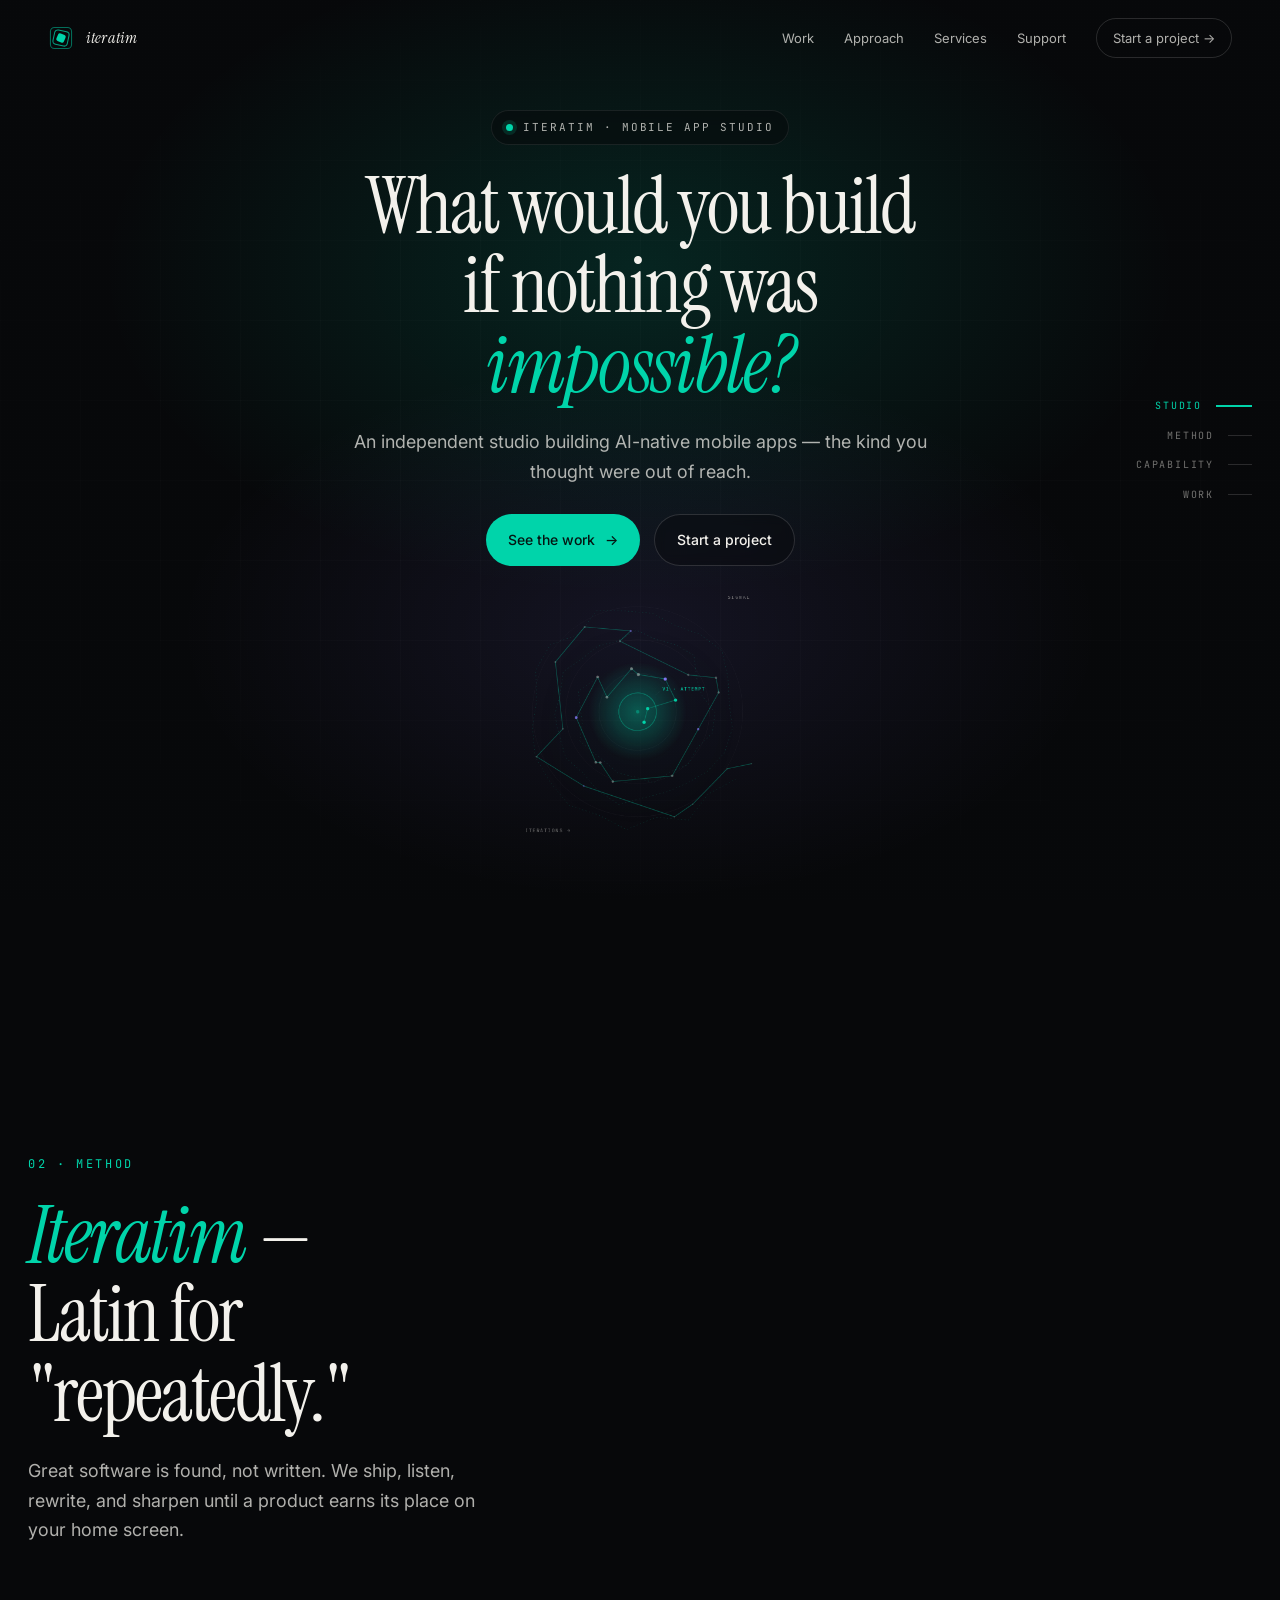
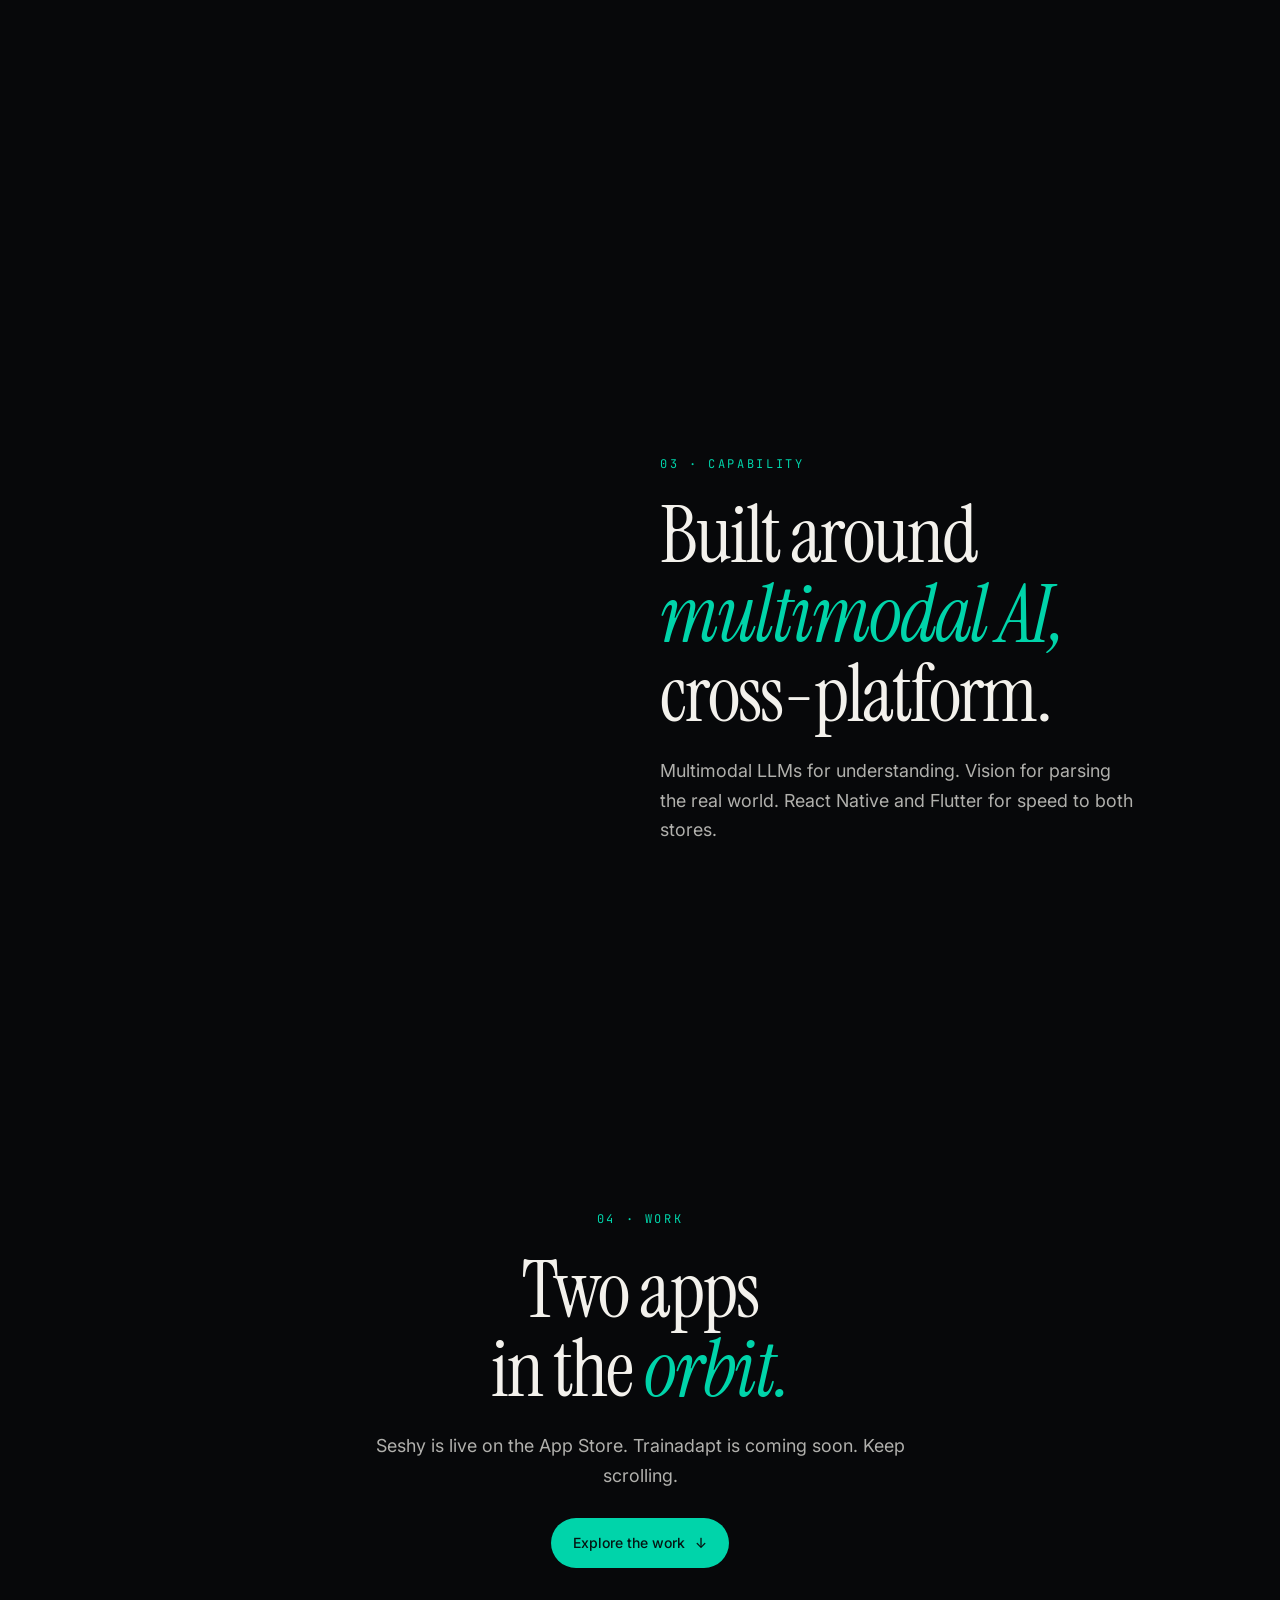
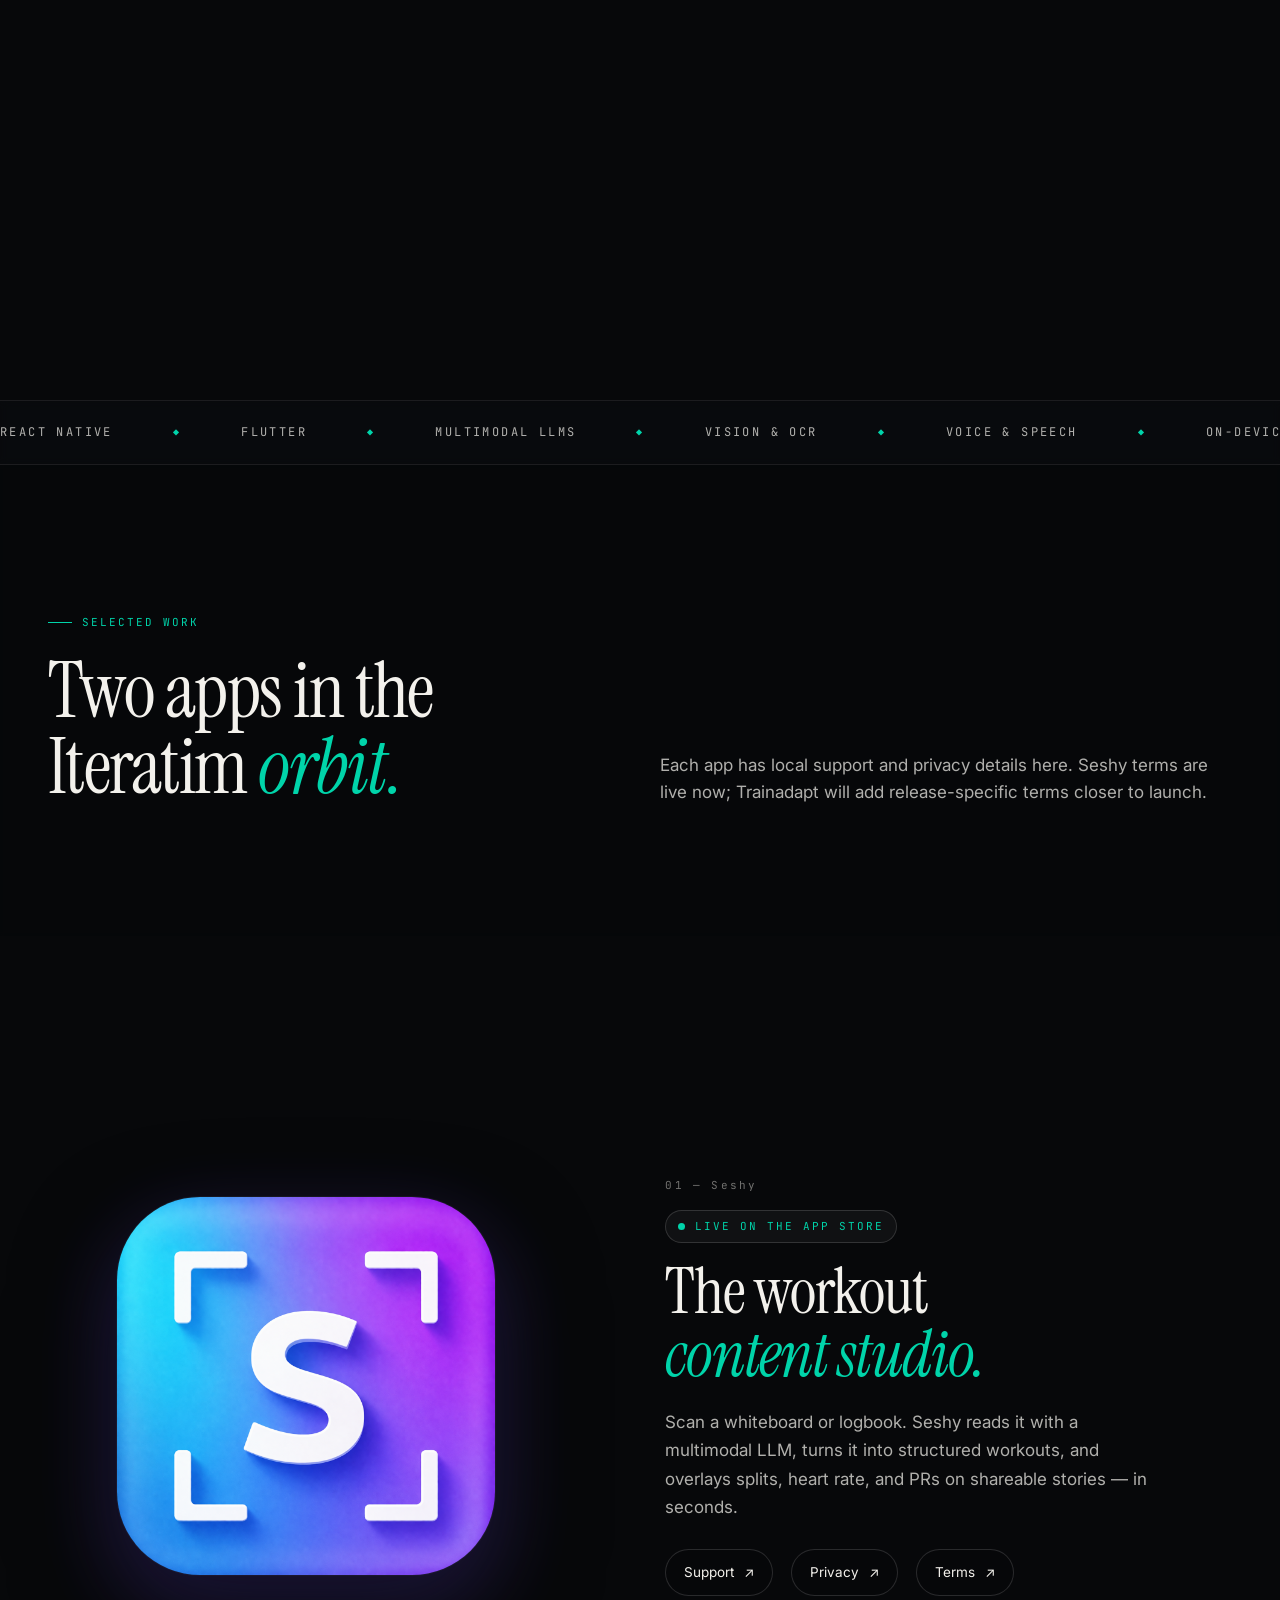
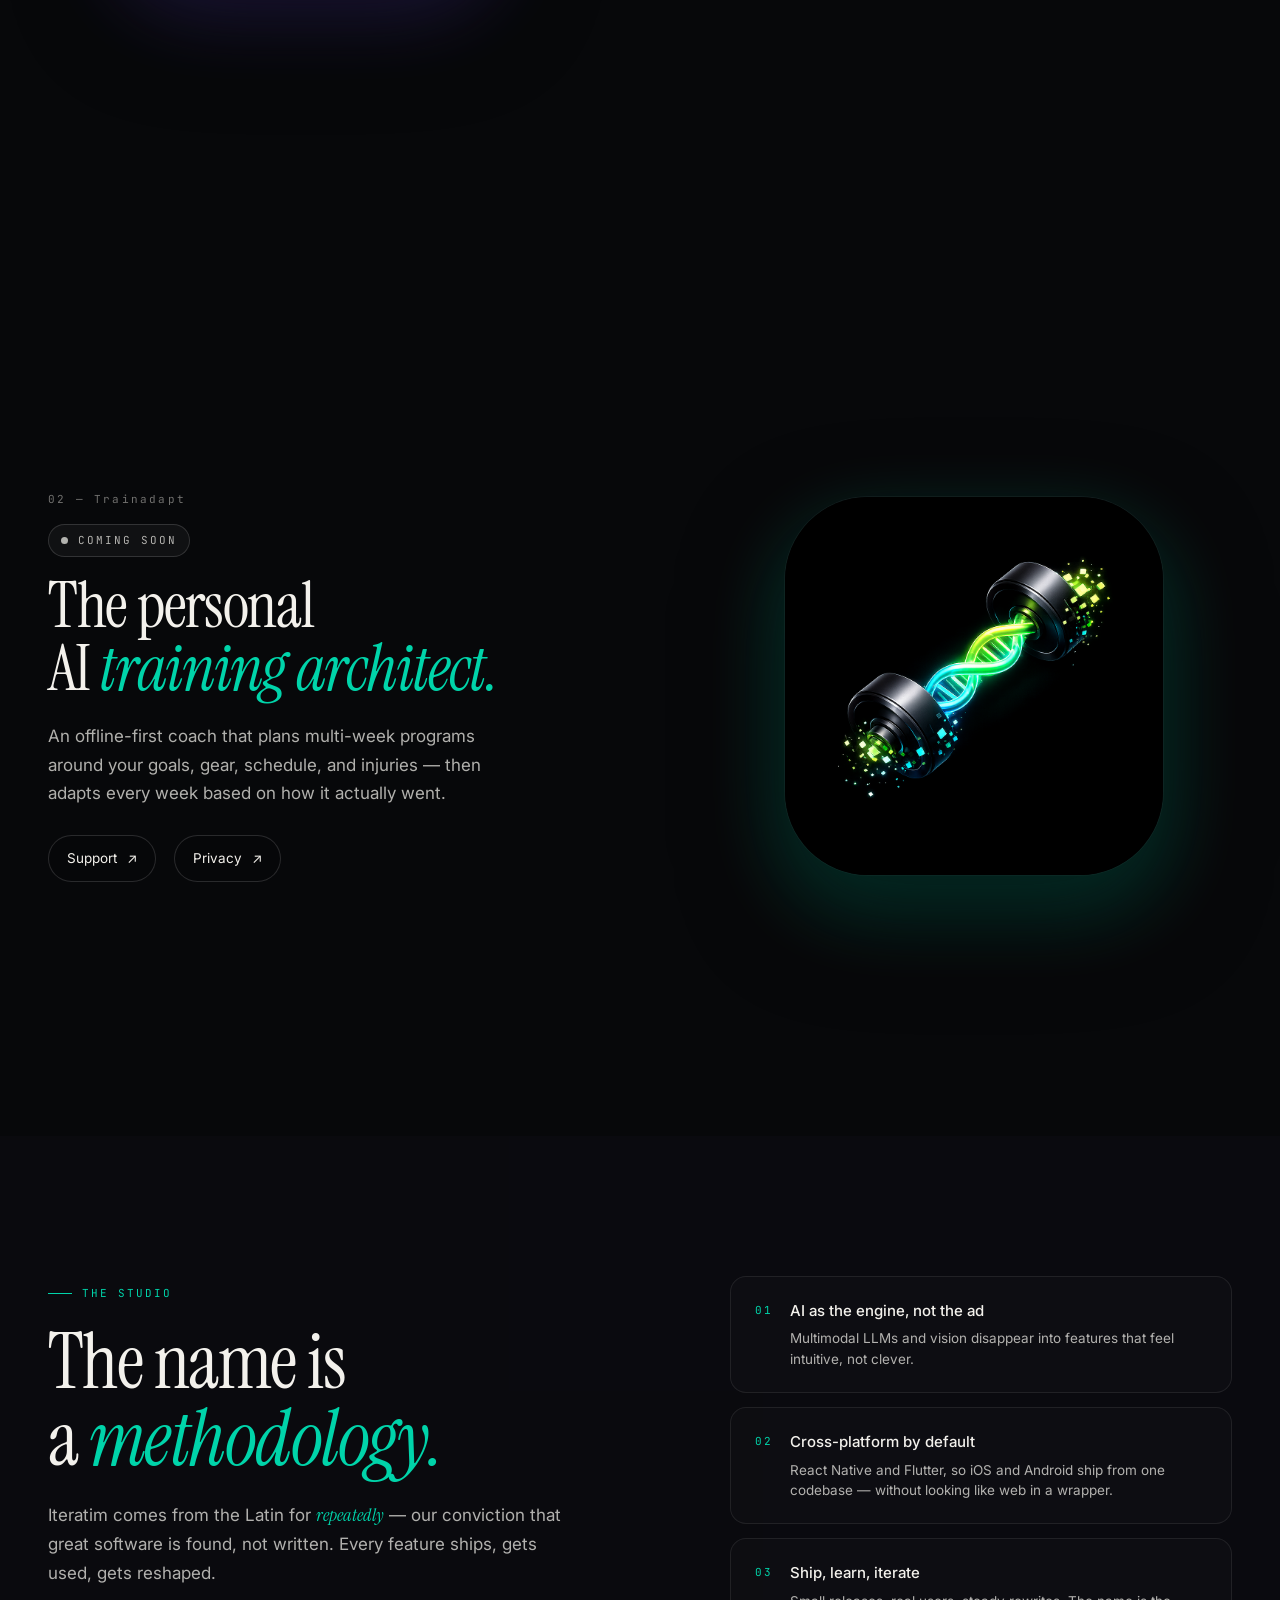
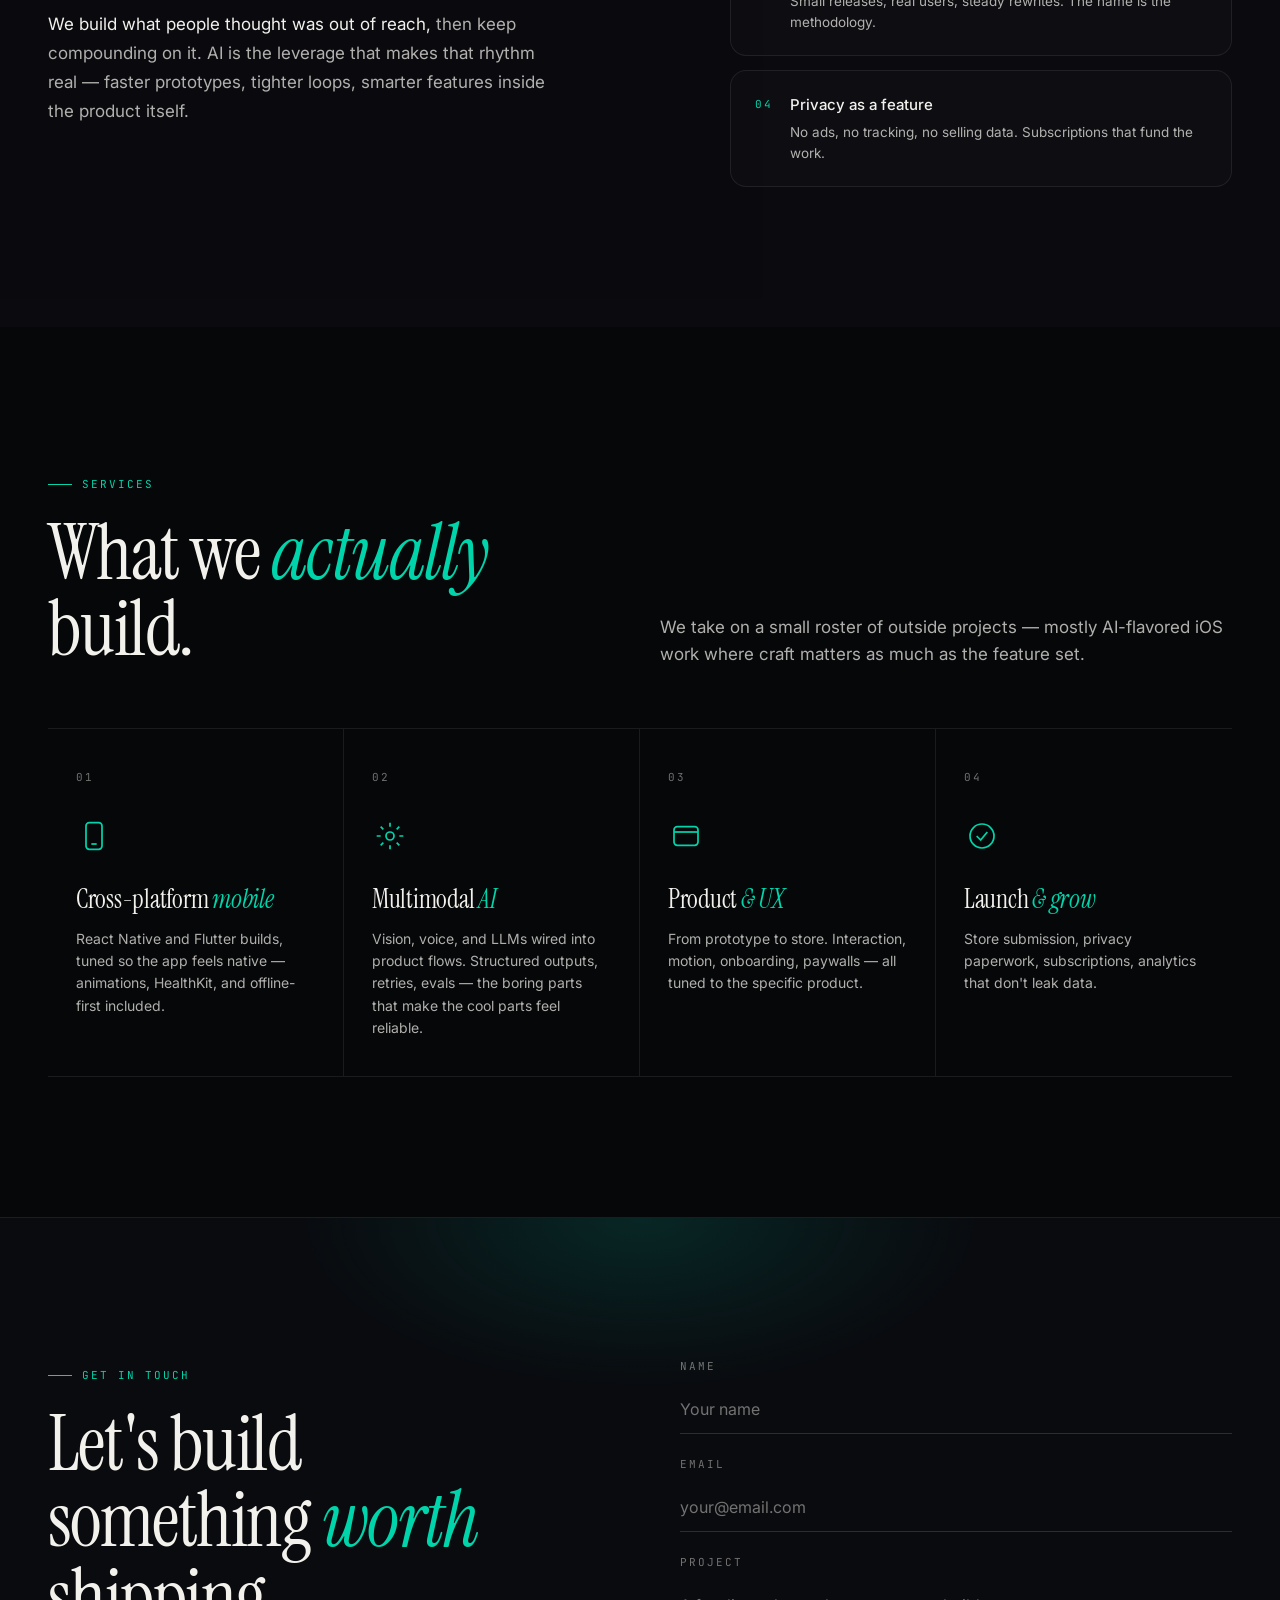
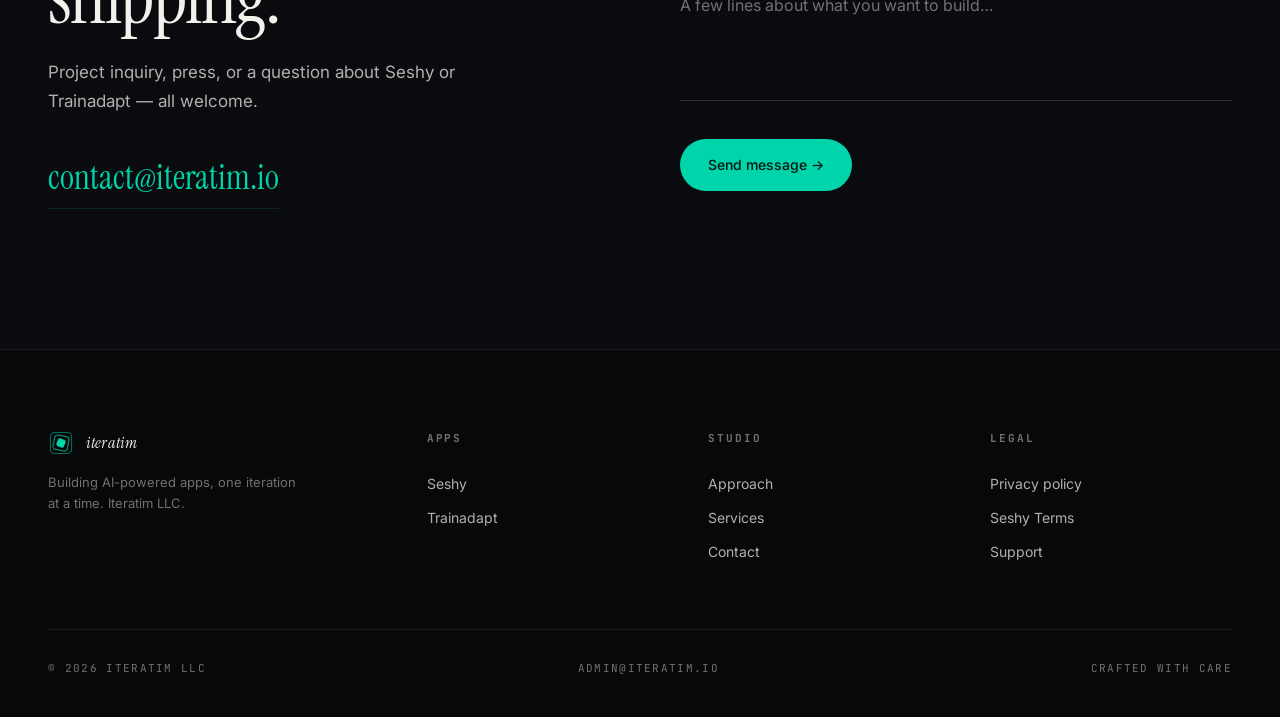
==== commit 20ef07b2: "Refactor shared site assets and add Seshy terms page" ====
--- a/index.html
+++ b/index.html
@@ -1,143 +1,303 @@
 <!DOCTYPE html>
 <html lang="en">
-
 <head>
-    <meta charset="UTF-8">
-    <meta name="viewport" content="width=device-width, initial-scale=1.0">
-    <meta name="description"
-        content="Iteratim Studios - Independent mobile app development studio. Building AI-powered iOS and Android apps with cutting-edge tools.">
-    <title>Iteratim Studios | AI-Powered Mobile App Studio</title>
-    <link rel="preconnect" href="https://fonts.googleapis.com">
-    <link rel="preconnect" href="https://fonts.gstatic.com" crossorigin>
-    <link href="https://fonts.googleapis.com/css2?family=Inter:wght@300;400;500;600;700&display=swap" rel="stylesheet">
-    <link rel="stylesheet" href="styles.css">
+<meta charset="UTF-8">
+<meta name="viewport" content="width=device-width, initial-scale=1.0">
+<title>Iteratim — AI-powered mobile apps</title>
+<meta name="description" content="Iteratim is an independent mobile app studio building AI-powered iOS and Android apps.">
+<link rel="preconnect" href="https://fonts.googleapis.com">
+<link rel="preconnect" href="https://fonts.gstatic.com" crossorigin>
+<link href="https://fonts.googleapis.com/css2?family=Inter:wght@300;400;500;600;700&family=Instrument+Serif:ital@0;1&family=JetBrains+Mono:wght@400;500&display=swap" rel="stylesheet">
+<link rel="stylesheet" href="styles.css">
 </head>
-
-<body>
-    <nav class="navbar" id="navbar">
-        <div class="nav-container">
-            <a href="#hero" class="nav-logo"><span class="logo-icon">◆</span><span>Iteratim</span></a>
-            <ul class="nav-menu" id="nav-menu">
-                <li><a href="#projects" class="nav-link">Projects</a></li>
-                <li><a href="#about" class="nav-link">About</a></li>
-                <li><a href="#contact" class="nav-link">Contact</a></li>
-                <li><a href="support.html" class="nav-link">Support</a></li>
-            </ul>
-            <button class="nav-toggle" id="nav-toggle" aria-label="Toggle navigation"><span
-                    class="hamburger"></span></button>
-        </div>
-    </nav>
-
-    <section class="hero" id="hero">
-        <div class="hero-bg">
-            <div class="hero-gradient"></div>
-            <div class="hero-grid"></div>
-        </div>
-        <div class="hero-content">
-            <div class="hero-badge"><span class="badge-dot"></span>AI-Powered Mobile App Studio</div>
-            <h1 class="hero-title">We Build<br><span class="gradient-text">AI-Powered Mobile Apps</span></h1>
-            <p class="hero-subtitle">What would you build if you knew nothing is impossible?</p>
-            <div class="hero-cta">
-                <a href="#projects" class="btn btn-primary"><span>See Projects</span></a>
-                <a href="#contact" class="btn btn-secondary">Get in Touch</a>
-            </div>
-        </div>
-        <div class="hero-scroll"><span>Scroll to explore</span>
-            <div class="scroll-indicator"></div>
-        </div>
+<body data-page="home">
+
+<!-- global scroll-driven background -->
+<div class="stage-bg" id="stageBg"></div>
+<div class="stage-grid"></div>
+
+<!-- NAV -->
+<nav class="nav" id="nav">
+  <div class="wrap">
+    <a class="brand" href="#top">
+      <svg class="brand-logo" viewBox="0 0 32 32" fill="none">
+        <!-- Iteratim mark: three nested squares, slightly rotated — iteration motif -->
+        <rect x="3" y="3" width="26" height="26" rx="5" stroke="#00d4aa" stroke-width="1.3" transform="rotate(0 16 16)" opacity=".5"/>
+        <rect x="7" y="7" width="18" height="18" rx="4" stroke="#00d4aa" stroke-width="1.3" transform="rotate(12 16 16)" opacity=".75"/>
+        <rect x="11" y="11" width="10" height="10" rx="2.5" fill="#00d4aa" transform="rotate(24 16 16)"/>
+      </svg>
+      <span class="brand-name">iteratim</span>
+    </a>
+    <div class="nav-links">
+      <a href="#work">Work</a>
+      <a href="#approach">Approach</a>
+      <a href="#services">Services</a>
+      <a href="support.html">Support</a>
+      <a class="nav-cta" href="#contact">Start a project →</a>
+    </div>
+  </div>
+</nav>
+
+<!-- HERO STAGE — pinned object + stacked scenes -->
+<section class="hero-stage" id="top">
+  <div class="hero-pin">
+    <div class="hero-object" id="heroObject">
+      <svg viewBox="-220 -220 440 440" id="heroSvg">
+        <defs>
+          <radialGradient id="coreGrad" cx="50%" cy="50%" r="50%">
+            <stop offset="0%" stop-color="rgba(0,212,170,.35)"/>
+            <stop offset="100%" stop-color="rgba(0,212,170,0)"/>
+          </radialGradient>
+        </defs>
+        <!-- Iteration spiral: attempts converging to a refined core -->
+        <g id="iterField">
+          <!-- faint target reference ring -->
+          <circle class="axis" cx="0" cy="0" r="190"/>
+          <circle class="axis" cx="0" cy="0" r="130"/>
+          <circle class="axis" cx="0" cy="0" r="70"/>
+          <circle cx="0" cy="0" r="90" fill="url(#coreGrad)"/>
+          <!-- dynamic spiral trail -->
+          <path class="trail-ghost" id="trailGhost" d=""/>
+          <path class="trail" id="trailMain" d=""/>
+          <!-- attempt dots (populated by JS) -->
+          <g id="attempts"></g>
+          <!-- refined center -->
+          <g id="coreGroup">
+            <path class="core" id="coreShape" d="M 0 -28 C 15 -28 28 -15 28 0 C 28 15 15 28 0 28 C -15 28 -28 15 -28 0 C -28 -15 -15 -28 0 -28 Z"/>
+            <circle class="core-inner" cx="0" cy="0" r="3"/>
+          </g>
+          <!-- tag label near converged point -->
+          <text class="tag teal" id="coreTag" x="44" y="-38" text-anchor="start">v∞ · right</text>
+          <line class="axis" id="coreTagLine" x1="32" y1="-30" x2="42" y2="-38"/>
+          <!-- attempt counter axis label -->
+          <text class="axis-lbl" x="-200" y="214" text-anchor="start">iterations →</text>
+          <text class="axis-lbl" x="200" y="-200" text-anchor="end">signal</text>
+        </g>
+      </svg>
+    </div>
+  </div>
+
+  <div class="scenes">
+    <section class="scene in" data-scene="0" data-align="center">
+      <div class="scene-inner">
+        <div class="scene-copy">
+          <div class="eyebrow"><span class="dot"></span>Iteratim · mobile app studio</div>
+          <h1 class="hero-title">What would you build<br>if nothing was<br><em>impossible?</em></h1>
+          <p class="hero-sub">An independent studio building AI-native mobile apps — the kind you thought were out of reach.</p>
+          <div class="hero-ctas">
+            <a class="btn btn-primary" href="#work">See the work <span class="arr">→</span></a>
+            <a class="btn btn-ghost" href="#contact">Start a project</a>
+          </div>
+        </div>
+      </div>
     </section>
 
-    <section class="projects" id="projects">
-        <div class="container">
-            <div class="section-header">
-                <span class="section-label">Portfolio</span>
-                <h2 class="section-title">Projects</h2>
-                <p class="section-subtitle">AI-powered apps currently in development</p>
-            </div>
-            <div class="projects-grid" id="projects-grid"></div>
-        </div>
+    <section class="scene" data-scene="1" data-align="left">
+      <div class="scene-inner">
+        <div class="scene-copy">
+          <div class="scene-caption">02 · Method</div>
+          <h1 class="hero-title"><em>Iteratim</em> —<br>Latin for<br>"repeatedly."</h1>
+          <p class="hero-sub">Great software is found, not written. We ship, listen, rewrite, and sharpen until a product earns its place on your home screen.</p>
+        </div>
+      </div>
     </section>
 
-    <section class="about" id="about">
-        <div class="container">
-            <div class="about-grid">
-                <div class="about-content">
-                    <span class="section-label">About the Studio</span>
-                    <h2 class="section-title">Crafting AI-Powered<br>Mobile Experiences</h2>
-                    <p class="about-text">Iteratim Studios is an independent mobile app studio that leverages AI tools
-                        and technologies to build intelligent, modern iOS and Android apps. Created and maintained by a
-                        solo developer passionate about the intersection of AI and mobile development.</p>
-                    <p class="about-text">The name "Iteratim" comes from the Latin word for "repeatedly" — reflecting
-                        our philosophy of continuous improvement, using AI to accelerate development while refining each
-                        app until it's just right.</p>
-                    <div class="about-philosophy">
-                        <h3>Our Approach</h3>
-                        <ul class="philosophy-list">
-                            <li><span class="philosophy-icon">✦</span><span><strong>AI-enhanced development</strong> —
-                                    leveraging cutting-edge AI tools to build faster and smarter</span></li>
-                            <li><span class="philosophy-icon">✦</span><span><strong>Intelligent features</strong> —
-                                    integrating AI/ML capabilities into apps</span></li>
-                            <li><span class="philosophy-icon">✦</span><span><strong>Modern tech stack</strong> — Swift,
-                                    Kotlin, React Native, and AI frameworks</span></li>
-                            <li><span class="philosophy-icon">✦</span><span><strong>Open to collaboration</strong> —
-                                    interested in AI-powered projects</span></li>
-                        </ul>
-                    </div>
-                </div>
-                <div class="about-visual">
-                    <div class="services-grid" id="services-grid"></div>
-                </div>
-            </div>
-        </div>
+    <section class="scene" data-scene="2" data-align="right">
+      <div class="scene-inner">
+        <div></div>
+        <div class="scene-copy">
+          <div class="scene-caption">03 · Capability</div>
+          <h1 class="hero-title">Built around<br><em>multimodal AI,</em><br>cross-platform.</h1>
+          <p class="hero-sub">Multimodal LLMs for understanding. Vision for parsing the real world. React Native and Flutter for speed to both stores.</p>
+        </div>
+      </div>
     </section>
 
-    <section class="contact" id="contact">
-        <div class="container">
-            <div class="contact-wrapper">
-                <div class="contact-info">
-                    <span class="section-label">Get in Touch</span>
-                    <h2 class="section-title">Let's Build<br>Something Great</h2>
-                    <p class="contact-text">Got an idea or project? Whether you're looking for a development partner or
-                        just want to say hello, I'd love to hear from you.</p>
-                    <a href="mailto:contact@iteratim.io" class="contact-email">contact@iteratim.io</a>
-                </div>
-                <div class="contact-form-wrapper">
-                    <form class="contact-form" id="contact-form">
-                        <div class="form-group"><label for="name">Name</label><input type="text" id="name" name="name"
-                                placeholder="Your name" required></div>
-                        <div class="form-group"><label for="email">Email</label><input type="email" id="email"
-                                name="email" placeholder="your@email.com" required></div>
-                        <div class="form-group"><label for="message">Message</label><textarea id="message"
-                                name="message" placeholder="Tell me about your project..." rows="5" required></textarea>
-                        </div>
-                        <button type="submit" class="btn btn-primary btn-full"><span>Send Message</span></button>
-                    </form>
-                </div>
-            </div>
-        </div>
+    <section class="scene" data-scene="3" data-align="center">
+      <div class="scene-inner">
+        <div class="scene-copy">
+          <div class="scene-caption">04 · Work</div>
+          <h1 class="hero-title">Two apps<br>in the <em>orbit.</em></h1>
+          <p class="hero-sub">Seshy is live on the App Store. Trainadapt is coming soon. Keep scrolling.</p>
+          <div class="hero-ctas">
+            <a class="btn btn-primary" href="#work">Explore the work <span class="arr">↓</span></a>
+          </div>
+        </div>
+      </div>
     </section>
-
-    <footer class="footer">
-        <div class="container">
-            <div class="footer-content">
-                <div class="footer-brand"><a href="#hero" class="footer-logo"><span
-                            class="logo-icon">◆</span><span>Iteratim Studios</span></a>
-                    <p>Building AI-powered apps, one iteration at a time.</p>
-                </div>
-                <div class="footer-links">
-                    <a href="index.html#projects">Projects</a>
-                    <a href="index.html#about">About</a>
-                    <a href="index.html#contact">Contact</a>
-                    <a href="support.html">Support</a>
-                </div>
-            </div>
-        </div>
-        <div class="footer-bottom">
-            <p>&copy; 2026 Iteratim Studios. All rights reserved.</p>
-        </div>
-        </div>
-    </footer>
-    <script src="script.js"></script>
+  </div>
+</section>
+
+<!-- scene progress rail -->
+<div class="scene-rail" id="sceneRail">
+  <button data-goto="0" class="on" aria-label="Studio"><span class="lbl">Studio</span><span class="bar"></span></button>
+  <button data-goto="1" aria-label="Method"><span class="lbl">Method</span><span class="bar"></span></button>
+  <button data-goto="2" aria-label="Capability"><span class="lbl">Capability</span><span class="bar"></span></button>
+  <button data-goto="3" aria-label="Work"><span class="lbl">Work</span><span class="bar"></span></button>
+</div>
+
+<!-- STRIP -->
+<div class="strip">
+  <div class="strip-track">
+    <span>React Native</span><span>Flutter</span><span>Multimodal LLMs</span><span>Vision &amp; OCR</span><span>Voice &amp; speech</span><span>On-device inference</span><span>Offline-first</span><span>Supabase</span><span>RevenueCat</span>
+    <span>React Native</span><span>Flutter</span><span>Multimodal LLMs</span><span>Vision &amp; OCR</span><span>Voice &amp; speech</span><span>On-device inference</span><span>Offline-first</span><span>Supabase</span><span>RevenueCat</span>
+  </div>
+</div>
+
+<!-- WORK — stacked vertical project scenes -->
+<section class="projects" id="work" style="padding:140px 0 60px">
+  <div class="wrap">
+    <div class="projects-head">
+      <div>
+        <span class="sec-label reveal">Selected work</span>
+        <h2 class="sec-title reveal d1">Two apps in the<br>Iteratim <em>orbit.</em></h2>
+      </div>
+      <p class="sec-kicker reveal d2">Each app has local support and privacy details here. Seshy terms are live now; Trainadapt will add release-specific terms closer to launch.</p>
+    </div>
+  </div>
+</section>
+
+<section class="proj-scene">
+  <div class="wrap">
+    <div class="card" style="--glow:rgba(120,90,255,.32)">
+      <div class="icon reveal"><img src="assets/images/seshy-icon.png" alt="Seshy app icon" loading="lazy"></div>
+      <div class="copy reveal d1">
+        <span class="num">01 — Seshy</span>
+        <span class="status live"><span class="s-dot"></span>Live on the App Store</span>
+        <h3>The workout<br><em>content studio.</em></h3>
+        <p class="tagline">Scan a whiteboard or logbook. Seshy reads it with a multimodal LLM, turns it into structured workouts, and overlays splits, heart rate, and PRs on shareable stories — in seconds.</p>
+        <div class="links">
+          <a class="plink" href="support.html#seshy">Support <span class="arr">↗</span></a>
+          <a class="plink" href="privacy.html#seshy">Privacy <span class="arr">↗</span></a>
+          <a class="plink" href="terms-seshy.html">Terms <span class="arr">↗</span></a>
+        </div>
+      </div>
+    </div>
+  </div>
+</section>
+
+<section class="proj-scene flip">
+  <div class="wrap">
+    <div class="card" style="--glow:rgba(0,212,170,.32)">
+      <div class="icon reveal"><img src="assets/images/trainadapt-icon.png" alt="Trainadapt app icon" loading="lazy"></div>
+      <div class="copy reveal d1">
+        <span class="num">02 — Trainadapt</span>
+        <span class="status soon"><span class="s-dot"></span>Coming soon</span>
+        <h3>The personal<br>AI <em>training architect.</em></h3>
+        <p class="tagline">An offline-first coach that plans multi-week programs around your goals, gear, schedule, and injuries — then adapts every week based on how it actually went.</p>
+        <div class="links">
+          <a class="plink" href="support.html#trainadapt">Support <span class="arr">↗</span></a>
+          <a class="plink" href="privacy.html#trainadapt">Privacy <span class="arr">↗</span></a>
+        </div>
+      </div>
+    </div>
+  </div>
+</section>
+
+<!-- APPROACH -->
+<section class="section approach" id="approach">
+  <div class="wrap">
+    <div class="app-grid">
+      <div class="app-body">
+        <span class="sec-label reveal">The studio</span>
+        <h2 class="sec-title reveal d1">The name is<br>a <em>methodology.</em></h2>
+        <p class="reveal d2">Iteratim comes from the Latin for <em>repeatedly</em> — our conviction that great software is found, not written. Every feature ships, gets used, gets reshaped.</p>
+        <p class="reveal d3"><span class="hl">We build what people thought was out of reach,</span> then keep compounding on it. AI is the leverage that makes that rhythm real — faster prototypes, tighter loops, smarter features inside the product itself.</p>
+      </div>
+      <div class="pillars">
+        <div class="pillar reveal d1"><span class="idx">01</span><div><h4>AI as the engine, not the ad</h4><p>Multimodal LLMs and vision disappear into features that feel intuitive, not clever.</p></div></div>
+        <div class="pillar reveal d2"><span class="idx">02</span><div><h4>Cross-platform by default</h4><p>React Native and Flutter, so iOS and Android ship from one codebase — without looking like web in a wrapper.</p></div></div>
+        <div class="pillar reveal d3"><span class="idx">03</span><div><h4>Ship, learn, iterate</h4><p>Small releases, real users, steady rewrites. The name is the methodology.</p></div></div>
+        <div class="pillar reveal d4"><span class="idx">04</span><div><h4>Privacy as a feature</h4><p>No ads, no tracking, no selling data. Subscriptions that fund the work.</p></div></div>
+      </div>
+    </div>
+  </div>
+</section>
+
+<!-- SERVICES -->
+<section class="section services" id="services">
+  <div class="wrap">
+    <div class="svc-head">
+      <div>
+        <span class="sec-label reveal">Services</span>
+        <h2 class="sec-title reveal d1">What we <em>actually</em> build.</h2>
+      </div>
+      <p class="sec-kicker reveal d2">We take on a small roster of outside projects — mostly AI-flavored iOS work where craft matters as much as the feature set.</p>
+    </div>
+
+    <div class="svc-grid">
+      <div class="svc reveal d1">
+        <span class="svc-num">01</span>
+        <div class="svc-icon"><svg viewBox="0 0 24 24" fill="none" stroke="currentColor" stroke-width="1.3" width="32" height="32"><rect x="6" y="2" width="12" height="20" rx="2.5"/><path d="M10 18h4"/></svg></div>
+        <h4>Cross-platform <em>mobile</em></h4>
+        <p>React Native and Flutter builds, tuned so the app feels native — animations, HealthKit, and offline-first included.</p>
+      </div>
+      <div class="svc reveal d2">
+        <span class="svc-num">02</span>
+        <div class="svc-icon"><svg viewBox="0 0 24 24" fill="none" stroke="currentColor" stroke-width="1.3" width="32" height="32"><circle cx="12" cy="12" r="3"/><path d="M12 2v3M12 19v3M22 12h-3M5 12H2"/><path d="M19 5l-2 2M7 17l-2 2M19 19l-2-2M7 7L5 5"/></svg></div>
+        <h4>Multimodal <em>AI</em></h4>
+        <p>Vision, voice, and LLMs wired into product flows. Structured outputs, retries, evals — the boring parts that make the cool parts feel reliable.</p>
+      </div>
+      <div class="svc reveal d3">
+        <span class="svc-num">03</span>
+        <div class="svc-icon"><svg viewBox="0 0 24 24" fill="none" stroke="currentColor" stroke-width="1.3" width="32" height="32"><rect x="3" y="5" width="18" height="14" rx="2.5"/><path d="M3 9h18"/></svg></div>
+        <h4>Product <em>&amp; UX</em></h4>
+        <p>From prototype to store. Interaction, motion, onboarding, paywalls — all tuned to the specific product.</p>
+      </div>
+      <div class="svc reveal d4">
+        <span class="svc-num">04</span>
+        <div class="svc-icon"><svg viewBox="0 0 24 24" fill="none" stroke="currentColor" stroke-width="1.3" width="32" height="32"><circle cx="12" cy="12" r="9"/><path d="M8 12l3 3 5-6"/></svg></div>
+        <h4>Launch <em>&amp; grow</em></h4>
+        <p>Store submission, privacy paperwork, subscriptions, analytics that don't leak data.</p>
+      </div>
+    </div>
+  </div>
+</section>
+
+<!-- CONTACT -->
+<section class="section contact" id="contact">
+  <div class="wrap">
+    <div class="contact-grid">
+      <div class="contact-info">
+        <span class="sec-label reveal">Get in touch</span>
+        <h2 class="sec-title reveal d1">Let's build<br>something <em>worth</em><br>shipping.</h2>
+        <p class="reveal d2">Project inquiry, press, or a question about Seshy or Trainadapt — all welcome.</p>
+        <a class="contact-email reveal d3" href="mailto:contact@iteratim.io">contact@iteratim.io</a>
+      </div>
+      <form class="form reveal d2" id="contact-form">
+        <div class="field"><label for="name">Name</label><input type="text" id="name" name="name" placeholder="Your name" required></div>
+        <div class="field"><label for="email">Email</label><input type="email" id="email" name="email" placeholder="your@email.com" required></div>
+        <div class="field"><label for="message">Project</label><textarea id="message" name="message" placeholder="A few lines about what you want to build…" rows="4" required></textarea></div>
+        <button class="btn-submit" type="submit"><span>Send message</span> <span class="arr">→</span></button>
+      </form>
+    </div>
+  </div>
+</section>
+
+<footer>
+  <div class="wrap">
+    <div class="foot-grid">
+      <div class="foot-brand">
+        <a class="brand" href="#top">
+          <svg class="brand-logo" viewBox="0 0 32 32" fill="none">
+            <rect x="3" y="3" width="26" height="26" rx="5" stroke="#00d4aa" stroke-width="1.3" opacity=".5"/>
+            <rect x="7" y="7" width="18" height="18" rx="4" stroke="#00d4aa" stroke-width="1.3" transform="rotate(12 16 16)" opacity=".75"/>
+            <rect x="11" y="11" width="10" height="10" rx="2.5" fill="#00d4aa" transform="rotate(24 16 16)"/>
+          </svg>
+          <span class="brand-name">iteratim</span>
+        </a>
+        <p>Building AI-powered apps, one iteration at a time. Iteratim LLC.</p>
+      </div>
+      <div class="foot-col"><h5>Apps</h5><a href="support.html#seshy">Seshy</a><a href="support.html#trainadapt">Trainadapt</a></div>
+      <div class="foot-col"><h5>Studio</h5><a href="#approach">Approach</a><a href="#services">Services</a><a href="#contact">Contact</a></div>
+      <div class="foot-col"><h5>Legal</h5><a href="privacy.html">Privacy policy</a><a href="terms-seshy.html">Seshy Terms</a><a href="support.html">Support</a></div>
+    </div>
+    <div class="foot-bottom">
+      <span>© 2026 Iteratim LLC</span><span>admin@iteratim.io</span><span>Crafted with care</span>
+    </div>
+  </div>
+</footer>
+
+<script src="script.js"></script>
 </body>
-
-</html>+</html>
--- a/styles.css
+++ b/styles.css
@@ -1,1511 +1,2514 @@
-/* ========================================
-   Iteratim Studios - Design System
-   ======================================== */
-
 :root {
-    /* Colors */
-    --bg-dark: #0a0a0b;
-    --bg-darker: #050506;
-    --bg-card: #111113;
-    --bg-card-hover: #18181b;
-    --bg-light: #fafafa;
-
-    --accent: #00d4aa;
-    --accent-light: #00ffcc;
-    --accent-dark: #00b894;
-    --accent-glow: rgba(0, 212, 170, 0.3);
-
-    --text-primary: #ffffff;
-    --text-secondary: rgba(255, 255, 255, 0.7);
-    --text-muted: rgba(255, 255, 255, 0.5);
-    --text-dark: #1a1a1a;
-
-    --border: rgba(255, 255, 255, 0.08);
-    --border-light: rgba(255, 255, 255, 0.12);
-
-    /* Typography */
-    --font-family: 'Inter', -apple-system, BlinkMacSystemFont, 'Segoe UI', sans-serif;
-    --font-size-xs: 0.75rem;
-    --font-size-sm: 0.875rem;
-    --font-size-base: 1rem;
-    --font-size-lg: 1.125rem;
-    --font-size-xl: 1.25rem;
-    --font-size-2xl: 1.5rem;
-    --font-size-3xl: 2rem;
-    --font-size-4xl: 2.5rem;
-    --font-size-5xl: 3.5rem;
-    --font-size-6xl: 4.5rem;
-
-    /* Spacing */
-    --space-1: 0.25rem;
-    --space-2: 0.5rem;
-    --space-3: 0.75rem;
-    --space-4: 1rem;
-    --space-5: 1.25rem;
-    --space-6: 1.5rem;
-    --space-8: 2rem;
-    --space-10: 2.5rem;
-    --space-12: 3rem;
-    --space-16: 4rem;
-    --space-20: 5rem;
-    --space-24: 6rem;
-
-    /* Layout */
-    --container-max: 1200px;
-    --container-padding: 1.5rem;
-    --section-padding: 6rem;
-
-    /* Effects */
-    --radius-sm: 0.375rem;
-    --radius-md: 0.5rem;
-    --radius-lg: 0.75rem;
-    --radius-xl: 1rem;
-    --radius-2xl: 1.5rem;
-    --radius-full: 9999px;
-
-    --shadow-sm: 0 1px 2px rgba(0, 0, 0, 0.5);
-    --shadow-md: 0 4px 12px rgba(0, 0, 0, 0.4);
-    --shadow-lg: 0 8px 30px rgba(0, 0, 0, 0.5);
-    --shadow-glow: 0 0 40px var(--accent-glow);
-
-    --transition-fast: 0.15s ease;
-    --transition-base: 0.25s ease;
-    --transition-slow: 0.4s ease;
-}
-
-/* ========================================
-   Reset & Base
-   ======================================== */
+  --bg: #07080a;
+  --bg-2: #0b0c10;
+  --bg-3: #111318;
+  --card: #0f1116;
+  --line: rgba(255, 255, 255, 0.08);
+  --line-2: rgba(255, 255, 255, 0.14);
+  --ink: #f3f1ec;
+  --ink-2: rgba(243, 241, 236, 0.72);
+  --ink-3: rgba(243, 241, 236, 0.45);
+  --teal: #00d4aa;
+  --teal-soft: rgba(0, 212, 170, 0.14);
+  --teal-glow: rgba(0, 212, 170, 0.35);
+  --violet: #8b7cff;
+  --serif: 'Instrument Serif', 'Times New Roman', serif;
+  --sans: 'Inter', -apple-system, BlinkMacSystemFont, 'Segoe UI', sans-serif;
+  --mono: 'JetBrains Mono', ui-monospace, SFMono-Regular, Menlo, monospace;
+  --max: 1240px;
+}
 
 *,
 *::before,
 *::after {
-    box-sizing: border-box;
-    margin: 0;
-    padding: 0;
+  box-sizing: border-box;
+  margin: 0;
+  padding: 0;
 }
 
 html {
-    scroll-behavior: smooth;
-    -webkit-font-smoothing: antialiased;
-    -moz-osx-font-smoothing: grayscale;
+  scroll-behavior: smooth;
+  -webkit-font-smoothing: antialiased;
+  -moz-osx-font-smoothing: grayscale;
 }
 
 body {
-    font-family: var(--font-family);
-    font-size: var(--font-size-base);
-    line-height: 1.6;
-    color: var(--text-primary);
-    background: var(--bg-dark);
-    overflow-x: hidden;
+  font-family: var(--sans);
+  background: var(--bg);
+  color: var(--ink);
+  line-height: 1.55;
+  overflow-x: hidden;
 }
 
 a {
-    color: inherit;
-    text-decoration: none;
-    transition: color var(--transition-fast);
+  color: inherit;
+  text-decoration: none;
+}
+
+button {
+  font: inherit;
+  cursor: pointer;
+  border: 0;
+  background: none;
+  color: inherit;
 }
 
 img {
-    max-width: 100%;
+  max-width: 100%;
+  display: block;
+}
+
+ul {
+  list-style: none;
+}
+
+::selection {
+  background: var(--teal);
+  color: var(--bg);
+}
+
+a:focus-visible,
+button:focus-visible,
+input:focus-visible,
+textarea:focus-visible {
+  outline: 2px solid var(--teal);
+  outline-offset: 4px;
+}
+
+body::after {
+  content: '';
+  position: fixed;
+  inset: 0;
+  pointer-events: none;
+  z-index: 1;
+  background-image: radial-gradient(rgba(255, 255, 255, 0.02) 1px, transparent 1px);
+  background-size: 3px 3px;
+  opacity: 0.8;
+  mix-blend-mode: overlay;
+}
+
+.wrap {
+  width: 100%;
+  max-width: var(--max);
+  margin: 0 auto;
+  padding: 0 28px;
+  position: relative;
+  z-index: 3;
+}
+
+@media (max-width: 640px) {
+  .wrap {
+    padding: 0 20px;
+  }
+}
+
+.nav {
+  position: fixed;
+  top: 0;
+  left: 0;
+  right: 0;
+  z-index: 50;
+  padding: 18px 0;
+  transition: background 0.35s, border-color 0.35s, backdrop-filter 0.35s;
+  border-bottom: 1px solid transparent;
+}
+
+.nav.scrolled {
+  background: rgba(7, 8, 10, 0.72);
+  backdrop-filter: blur(16px) saturate(140%);
+  -webkit-backdrop-filter: blur(16px) saturate(140%);
+  border-bottom-color: var(--line);
+}
+
+.nav .wrap {
+  display: flex;
+  align-items: center;
+  justify-content: space-between;
+}
+
+.brand {
+  display: flex;
+  align-items: center;
+  gap: 12px;
+  font-weight: 500;
+  letter-spacing: -0.01em;
+}
+
+.brand-logo {
+  width: 26px;
+  height: 26px;
+  display: block;
+}
+
+.brand-name {
+  font-size: 16px;
+  font-family: var(--serif);
+  font-style: italic;
+  letter-spacing: 0.01em;
+}
+
+.nav-links {
+  display: flex;
+  gap: 30px;
+  align-items: center;
+}
+
+.nav-links a {
+  font-size: 13px;
+  color: var(--ink-2);
+  transition: color 0.2s;
+}
+
+.nav-links a:hover {
+  color: var(--ink);
+}
+
+.nav-cta {
+  font-size: 13px;
+  padding: 9px 16px;
+  border: 1px solid var(--line-2);
+  border-radius: 999px;
+  color: var(--ink);
+}
+
+.nav-cta:hover {
+  background: rgba(255, 255, 255, 0.04);
+}
+
+@media (max-width: 780px) {
+  .nav-links a:not(.nav-cta) {
+    display: none;
+  }
+}
+
+.btn {
+  display: inline-flex;
+  align-items: center;
+  gap: 10px;
+  padding: 14px 22px;
+  border-radius: 999px;
+  font-size: 14px;
+  font-weight: 500;
+  transition: transform 0.2s, background 0.2s, border-color 0.2s, box-shadow 0.25s;
+}
+
+.btn-primary {
+  background: var(--teal);
+  color: #051512;
+}
+
+.btn-primary:hover {
+  transform: translateY(-1px);
+  box-shadow: 0 8px 34px var(--teal-glow);
+}
+
+.btn-ghost {
+  border: 1px solid var(--line-2);
+  color: var(--ink);
+  background: rgba(7, 8, 10, 0.35);
+  backdrop-filter: blur(6px);
+  -webkit-backdrop-filter: blur(6px);
+}
+
+.btn-ghost:hover {
+  background: rgba(255, 255, 255, 0.04);
+  border-color: var(--ink-3);
+}
+
+.btn .arr {
+  transition: transform 0.25s;
+}
+
+.btn:hover .arr {
+  transform: translateX(3px);
+}
+
+.status {
+  display: inline-flex;
+  align-items: center;
+  gap: 10px;
+  margin-bottom: 18px;
+  padding: 7px 12px;
+  border-radius: 999px;
+  border: 1px solid var(--line-2);
+  background: rgba(255, 255, 255, 0.04);
+  font-family: var(--mono);
+  font-size: 11px;
+  letter-spacing: 0.18em;
+  text-transform: uppercase;
+  color: var(--ink-2);
+}
+
+.status.live {
+  color: var(--teal);
+}
+
+.status.soon {
+  color: var(--ink-2);
+}
+
+.s-dot {
+  width: 7px;
+  height: 7px;
+  border-radius: 50%;
+  background: currentColor;
+}
+
+.reveal {
+  opacity: 0;
+  transform: translateY(32px);
+  transition: opacity 0.9s cubic-bezier(0.2, 0.6, 0.2, 1), transform 0.9s cubic-bezier(0.2, 0.6, 0.2, 1);
+}
+
+.reveal.in {
+  opacity: 1;
+  transform: none;
+}
+
+.reveal.d1 { transition-delay: 0.08s; }
+.reveal.d2 { transition-delay: 0.16s; }
+.reveal.d3 { transition-delay: 0.24s; }
+.reveal.d4 { transition-delay: 0.32s; }
+
+.sec-label {
+  display: inline-flex;
+  align-items: center;
+  gap: 10px;
+  font-family: var(--mono);
+  font-size: 11px;
+  letter-spacing: 0.18em;
+  text-transform: uppercase;
+  color: var(--teal);
+  margin-bottom: 22px;
+}
+
+.sec-label::before {
+  content: '';
+  width: 24px;
+  height: 1px;
+  background: var(--teal);
+}
+
+.sec-title {
+  font-family: var(--serif);
+  font-weight: 400;
+  font-size: clamp(40px, 6vw, 84px);
+  line-height: 1;
+  letter-spacing: -0.02em;
+  max-width: 18ch;
+}
+
+.sec-title em {
+  font-style: italic;
+  color: var(--teal);
+}
+
+.sec-kicker {
+  margin-top: 22px;
+  max-width: 54ch;
+  color: var(--ink-2);
+  font-size: 17px;
+  line-height: 1.6;
+}
+
+footer {
+  background: var(--bg);
+  border-top: 1px solid var(--line);
+}
+
+/* Home */
+
+body[data-page="home"] .stage-bg {
+  position: fixed;
+  inset: 0;
+  z-index: 0;
+  pointer-events: none;
+  background:
+    radial-gradient(
+      ellipse 70% 60% at var(--bgx, 50%) var(--bgy, 30%),
+      rgba(0, 212, 170, calc(var(--bga, 0.18) * 1)) 0%,
+      transparent 60%
+    ),
+    radial-gradient(
+      ellipse 60% 50% at calc(100% - var(--bgx, 50%)) calc(100% - var(--bgy, 30%)),
+      rgba(139, 124, 255, calc(var(--bgb, 0.14) * 1)) 0%,
+      transparent 60%
+    ),
+    var(--bg);
+    transition: background-color 0.6s ease;
+}
+
+body[data-page="home"] .stage-grid {
+  position: fixed;
+  inset: 0;
+  z-index: 0;
+  pointer-events: none;
+  opacity: 0.45;
+  background-image:
+    linear-gradient(rgba(255, 255, 255, 0.04) 1px, transparent 1px),
+    linear-gradient(90deg, rgba(255, 255, 255, 0.04) 1px, transparent 1px);
+  background-size: 80px 80px;
+  mask-image: radial-gradient(ellipse 90% 80% at 50% 50%, black 30%, transparent 85%);
+  -webkit-mask-image: radial-gradient(ellipse 90% 80% at 50% 50%, black 30%, transparent 85%);
+}
+
+body[data-page="home"] .hero-stage {
+  position: relative;
+}
+
+body[data-page="home"] .hero-pin {
+  position: sticky;
+  top: 0;
+  height: 100vh;
+  width: 100%;
+  display: flex;
+  align-items: center;
+  justify-content: center;
+  pointer-events: none;
+  z-index: 4;
+  overflow: hidden;
+}
+
+body[data-page="home"] .hero-object {
+  position: relative;
+  width: min(46vmin, 520px);
+  aspect-ratio: 1 / 1;
+  transform: translate3d(var(--hox, 0), var(--hoy, 0), 0) scale(var(--hoscale, 1)) rotate(var(--horot, 0deg));
+  will-change: transform;
+}
+
+body[data-page="home"] .hero-object svg {
+  width: 100%;
+  height: 100%;
+  overflow: visible;
+  filter: drop-shadow(0 20px 60px rgba(0, 212, 170, 0.18));
+}
+
+body[data-page="home"] .hero-object .axis {
+  stroke: var(--line-2);
+  stroke-width: 0.5;
+  fill: none;
+  opacity: 0.55;
+  vector-effect: non-scaling-stroke;
+}
+
+body[data-page="home"] .hero-object .axis-lbl {
+  fill: var(--ink-3);
+  font-family: var(--mono);
+  font-size: 9px;
+  letter-spacing: 0.16em;
+  text-transform: uppercase;
+}
+
+body[data-page="home"] .hero-object .trail {
+  fill: none;
+  stroke: var(--teal);
+  stroke-width: 1.2;
+  vector-effect: non-scaling-stroke;
+  opacity: 0.85;
+  stroke-linecap: round;
+  stroke-linejoin: round;
+}
+
+body[data-page="home"] .hero-object .trail.violet {
+  stroke: var(--violet);
+}
+
+body[data-page="home"] .hero-object .trail-ghost {
+  fill: none;
+  stroke: var(--teal);
+  stroke-width: 0.7;
+  vector-effect: non-scaling-stroke;
+  opacity: 0.25;
+  stroke-dasharray: 2 4;
+}
+
+body[data-page="home"] .hero-object .attempt {
+  fill: var(--ink-3);
+}
+
+body[data-page="home"] .hero-object .attempt.active {
+  fill: var(--teal);
+}
+
+body[data-page="home"] .hero-object .attempt.violet {
+  fill: var(--violet);
+}
+
+body[data-page="home"] .hero-object .core {
+  fill: rgba(0, 212, 170, 0.06);
+  stroke: var(--teal);
+  stroke-width: 1.4;
+  vector-effect: non-scaling-stroke;
+}
+
+body[data-page="home"] .hero-object .core-inner {
+  fill: var(--teal);
+}
+
+body[data-page="home"] .hero-object .tag {
+  fill: var(--ink-3);
+  font-family: var(--mono);
+  font-size: 8.5px;
+  letter-spacing: 0.12em;
+  text-transform: uppercase;
+}
+
+body[data-page="home"] .hero-object .tag.teal {
+  fill: var(--teal);
+}
+
+body[data-page="home"] .scenes {
+  position: relative;
+  margin-top: -100vh;
+  z-index: 5;
+  pointer-events: none;
+}
+
+body[data-page="home"] .scene {
+  min-height: 100vh;
+  display: flex;
+  align-items: center;
+  padding: 0 28px;
+  position: relative;
+}
+
+body[data-page="home"] .scene .scene-inner {
+  width: 100%;
+  max-width: var(--max);
+  margin: 0 auto;
+  display: grid;
+  grid-template-columns: 1fr 1fr;
+  gap: 40px;
+  align-items: center;
+  pointer-events: auto;
+}
+
+body[data-page="home"] .scene[data-align="left"] .scene-inner {
+  grid-template-columns: minmax(0, 1fr) 1fr;
+}
+
+body[data-page="home"] .scene[data-align="right"] .scene-inner {
+  grid-template-columns: 1fr minmax(0, 1fr);
+}
+
+body[data-page="home"] .scene[data-align="left"] .scene-copy {
+  grid-column: 1;
+  text-align: left;
+  align-items: flex-start;
+}
+
+body[data-page="home"] .scene[data-align="right"] .scene-copy {
+  grid-column: 2;
+  text-align: left;
+  align-items: flex-start;
+}
+
+body[data-page="home"] .scene[data-align="center"] .scene-inner {
+  grid-template-columns: 1fr;
+}
+
+body[data-page="home"] .scene[data-align="center"] {
+  align-items: flex-start;
+  padding-top: 110px;
+}
+
+body[data-page="home"] .scene[data-align="center"] .scene-copy {
+  text-align: center;
+  align-items: center;
+  max-width: 720px;
+  margin: 0 auto;
+}
+
+body[data-page="home"] .scene-copy {
+  display: flex;
+  flex-direction: column;
+  gap: 22px;
+  max-width: 48ch;
+  opacity: 0;
+  transform: translateY(30px);
+  transition: opacity 0.9s cubic-bezier(0.2, 0.6, 0.2, 1), transform 0.9s cubic-bezier(0.2, 0.6, 0.2, 1);
+}
+
+body[data-page="home"] .scene.in .scene-copy {
+  opacity: 1;
+  transform: none;
+}
+
+@media (max-width: 900px) {
+  body[data-page="home"] .scene .scene-inner,
+  body[data-page="home"] .scene[data-align="left"] .scene-inner,
+  body[data-page="home"] .scene[data-align="right"] .scene-inner,
+  body[data-page="home"] .scene[data-align="center"] .scene-inner {
+    grid-template-columns: 1fr;
+  }
+
+  body[data-page="home"] .scene-copy,
+  body[data-page="home"] .scene[data-align="left"] .scene-copy,
+  body[data-page="home"] .scene[data-align="right"] .scene-copy,
+  body[data-page="home"] .scene[data-align="center"] .scene-copy {
+    grid-column: 1;
+    text-align: center;
+    align-items: center;
+    margin: 0 auto;
+    max-width: 44ch;
+    padding-top: 58vh;
+  }
+
+  body[data-page="home"] .scene .scene-inner > div:empty {
+    display: none;
+  }
+}
+
+body[data-page="home"] .eyebrow {
+  display: inline-flex;
+  align-items: center;
+  gap: 10px;
+  font-family: var(--mono);
+  font-size: 11px;
+  letter-spacing: 0.18em;
+  text-transform: uppercase;
+  color: var(--ink-2);
+  padding: 8px 14px;
+  border: 1px solid var(--line);
+  border-radius: 999px;
+  background: rgba(7, 8, 10, 0.45);
+  backdrop-filter: blur(6px);
+  -webkit-backdrop-filter: blur(6px);
+}
+
+body[data-page="home"] .eyebrow .dot {
+  width: 7px;
+  height: 7px;
+  border-radius: 50%;
+  background: var(--teal);
+  box-shadow: 0 0 0 4px var(--teal-soft);
+  animation: pulse 2.4s ease-in-out infinite;
+}
+
+@keyframes pulse {
+  0%,
+  100% {
+    box-shadow: 0 0 0 4px var(--teal-soft);
+  }
+  50% {
+    box-shadow: 0 0 0 9px rgba(0, 212, 170, 0.04);
+  }
+}
+
+body[data-page="home"] .hero-title {
+  font-family: var(--serif);
+  font-weight: 400;
+  font-size: clamp(44px, 6.2vw, 92px);
+  line-height: 1;
+  letter-spacing: -0.025em;
+  max-width: 17ch;
+}
+
+body[data-page="home"] .hero-title em {
+  font-style: italic;
+  color: var(--teal);
+}
+
+body[data-page="home"] .hero-sub {
+  font-size: clamp(16px, 1.4vw, 19px);
+  color: var(--ink-2);
+  line-height: 1.65;
+  max-width: 54ch;
+}
+
+body[data-page="home"] .hero-ctas {
+  display: flex;
+  gap: 14px;
+  flex-wrap: wrap;
+  justify-content: center;
+  margin-top: 6px;
+}
+
+body[data-page="home"] .scene-caption {
+  font-family: var(--mono);
+  font-size: 12px;
+  letter-spacing: 0.22em;
+  text-transform: uppercase;
+  color: var(--teal);
+}
+
+body[data-page="home"] .scene-rail {
+  position: fixed;
+  right: 28px;
+  top: 50%;
+  transform: translateY(-50%);
+  z-index: 40;
+  display: flex;
+  flex-direction: column;
+  gap: 14px;
+  align-items: flex-end;
+}
+
+body[data-page="home"] .scene-rail button {
+  display: flex;
+  align-items: center;
+  gap: 14px;
+  font-family: var(--mono);
+  font-size: 10px;
+  letter-spacing: 0.18em;
+  text-transform: uppercase;
+  color: var(--ink-3);
+  transition: color 0.3s;
+}
+
+body[data-page="home"] .scene-rail button .lbl {
+  opacity: 0;
+  transform: translateX(6px);
+  transition: all 0.3s;
+}
+
+body[data-page="home"] .scene-rail button:hover .lbl,
+body[data-page="home"] .scene-rail button.on .lbl {
+  opacity: 1;
+  transform: none;
+}
+
+body[data-page="home"] .scene-rail button .bar {
+  width: 24px;
+  height: 1px;
+  background: var(--line-2);
+  transition: all 0.3s;
+}
+
+body[data-page="home"] .scene-rail button.on {
+  color: var(--teal);
+}
+
+body[data-page="home"] .scene-rail button.on .bar {
+  width: 36px;
+  background: var(--teal);
+  height: 2px;
+}
+
+@media (max-width: 720px) {
+  body[data-page="home"] .scene-rail {
+    display: none;
+  }
+}
+
+body[data-page="home"] .scroll-cue {
+  position: fixed;
+  left: 50%;
+  bottom: 28px;
+  transform: translateX(-50%);
+  z-index: 40;
+  display: flex;
+  flex-direction: column;
+  align-items: center;
+  gap: 10px;
+  font-family: var(--mono);
+  font-size: 10.5px;
+  letter-spacing: 0.22em;
+  text-transform: uppercase;
+  color: var(--ink-3);
+  opacity: var(--scroll-cue, 1);
+  transition: opacity 0.4s;
+  pointer-events: none;
+}
+
+body[data-page="home"] .scroll-cue .line {
+  width: 1px;
+  height: 30px;
+  background: linear-gradient(to bottom, transparent, var(--ink-2));
+  position: relative;
+  overflow: hidden;
+}
+
+body[data-page="home"] .scroll-cue .line::after {
+  content: '';
+  position: absolute;
+  inset: 0;
+  background: var(--teal);
+  transform: translateY(-100%);
+  animation: scrollcue 2.2s cubic-bezier(0.5, 0, 0.5, 1) infinite;
+}
+
+@keyframes scrollcue {
+  0% { transform: translateY(-100%); }
+  100% { transform: translateY(100%); }
+}
+
+body[data-page="home"] .section {
+  padding: 140px 0;
+  position: relative;
+  z-index: 3;
+}
+
+body[data-page="home"] .strip {
+  border-top: 1px solid var(--line);
+  border-bottom: 1px solid var(--line);
+  padding: 22px 0;
+  overflow: hidden;
+  background: rgba(11, 12, 16, 0.6);
+  backdrop-filter: blur(4px);
+}
+
+body[data-page="home"] .strip-track {
+  display: flex;
+  gap: 60px;
+  font-family: var(--mono);
+  font-size: 12px;
+  letter-spacing: 0.2em;
+  text-transform: uppercase;
+  color: var(--ink-2);
+  white-space: nowrap;
+  animation: scroll-x 38s linear infinite;
+}
+
+body[data-page="home"] .strip-track span {
+  display: inline-flex;
+  align-items: center;
+  gap: 60px;
+}
+
+body[data-page="home"] .strip-track span::after {
+  content: '◆';
+  color: var(--teal);
+  font-size: 10px;
+}
+
+@keyframes scroll-x {
+  from { transform: translateX(0); }
+  to { transform: translateX(-50%); }
+}
+
+body[data-page="home"] .projects {
+  background: rgba(7, 8, 10, 0.85);
+  backdrop-filter: blur(2px);
+  position: relative;
+}
+
+body[data-page="home"] .projects-head {
+  display: grid;
+  grid-template-columns: 1fr 1fr;
+  gap: 40px;
+  align-items: end;
+  margin-bottom: 70px;
+}
+
+@media (max-width: 820px) {
+  body[data-page="home"] .projects-head {
+    grid-template-columns: 1fr;
+  }
+}
+
+body[data-page="home"] .proj-scene {
+  min-height: 100vh;
+  display: flex;
+  align-items: center;
+  padding: 80px 0;
+}
+
+body[data-page="home"] .proj-scene .wrap {
+  width: 100%;
+}
+
+body[data-page="home"] .card {
+  display: grid;
+  grid-template-columns: 1fr 1.1fr;
+  gap: 8vw;
+  align-items: center;
+}
+
+body[data-page="home"] .proj-scene.flip .card {
+  grid-template-columns: 1.1fr 1fr;
+}
+
+body[data-page="home"] .proj-scene.flip .icon {
+  order: 2;
+}
+
+body[data-page="home"] .proj-scene.flip .copy {
+  order: 1;
+}
+
+@media (max-width: 900px) {
+  body[data-page="home"] .card,
+  body[data-page="home"] .proj-scene.flip .card {
+    grid-template-columns: 1fr;
+    gap: 44px;
+    text-align: center;
+  }
+
+  body[data-page="home"] .proj-scene.flip .icon {
+    order: 1;
+  }
+
+  body[data-page="home"] .proj-scene.flip .copy {
+    order: 2;
+  }
+}
+
+body[data-page="home"] .card .icon {
+  width: min(42vmin, 420px);
+  aspect-ratio: 1 / 1;
+  border-radius: 22%;
+  overflow: hidden;
+  box-shadow:
+    0 40px 100px rgba(0, 0, 0, 0.5),
+    0 0 0 1px rgba(255, 255, 255, 0.05),
+    0 30px 80px var(--glow, rgba(0, 212, 170, 0.25));
+  justify-self: center;
+}
+
+body[data-page="home"] .card .icon img {
+  width: 100%;
+  height: 100%;
+  object-fit: cover;
+  display: block;
+}
+
+body[data-page="home"] .card .num {
+  font-family: var(--mono);
+  font-size: 11px;
+  color: var(--ink-3);
+  letter-spacing: 0.2em;
+  margin-bottom: 16px;
+  display: block;
+}
+
+body[data-page="home"] .card h3 {
+  font-family: var(--serif);
+  font-weight: 400;
+  font-size: clamp(40px, 5vw, 72px);
+  line-height: 0.98;
+  letter-spacing: -0.02em;
+  margin-bottom: 22px;
+}
+
+body[data-page="home"] .card h3 em {
+  font-style: italic;
+  color: var(--teal);
+}
+
+body[data-page="home"] .card .tagline {
+  font-size: 17px;
+  line-height: 1.65;
+  color: var(--ink-2);
+  max-width: 44ch;
+  margin-bottom: 28px;
+}
+
+@media (max-width: 900px) {
+  body[data-page="home"] .card .tagline {
+    margin-left: auto;
+    margin-right: auto;
+  }
+}
+
+body[data-page="home"] .card .links {
+  display: flex;
+  gap: 18px;
+  flex-wrap: wrap;
+}
+
+@media (max-width: 900px) {
+  body[data-page="home"] .card .links {
+    justify-content: center;
+  }
+}
+
+body[data-page="home"] .plink {
+  display: inline-flex;
+  align-items: center;
+  gap: 10px;
+  padding: 12px 18px;
+  border-radius: 999px;
+  border: 1px solid var(--line-2);
+  background: rgba(7, 8, 10, 0.35);
+  color: var(--ink);
+  font-size: 13.5px;
+  transition: transform 0.2s, background 0.2s, border-color 0.2s;
+}
+
+body[data-page="home"] .plink:hover {
+  transform: translateY(-1px);
+  background: rgba(255, 255, 255, 0.04);
+  border-color: var(--teal);
+}
+
+body[data-page="home"] .plink .arr {
+  transition: transform 0.25s;
+}
+
+body[data-page="home"] .plink:hover .arr {
+  transform: translateX(3px);
+}
+
+body[data-page="home"] .approach {
+  background: rgba(11, 12, 16, 0.82);
+}
+
+body[data-page="home"] .app-grid {
+  display: grid;
+  grid-template-columns: 1.2fr 1fr;
+  gap: 80px;
+}
+
+@media (max-width: 900px) {
+  body[data-page="home"] .app-grid {
+    grid-template-columns: 1fr;
+    gap: 50px;
+  }
+}
+
+body[data-page="home"] .app-body {
+  max-width: 52ch;
+}
+
+body[data-page="home"] .app-body p {
+  color: var(--ink-2);
+  font-size: 17px;
+  line-height: 1.7;
+  margin-top: 22px;
+}
+
+body[data-page="home"] .app-body p .hl {
+  color: var(--ink);
+}
+
+body[data-page="home"] .app-body p em {
+  font-family: var(--serif);
+  font-style: italic;
+  color: var(--teal);
+  font-size: 1.05em;
+}
+
+body[data-page="home"] .pillars {
+  display: flex;
+  flex-direction: column;
+  gap: 14px;
+  position: sticky;
+  top: 110px;
+  align-self: start;
+}
+
+body[data-page="home"] .pillar {
+  border: 1px solid var(--line);
+  border-radius: 16px;
+  padding: 22px 24px;
+  background: rgba(255, 255, 255, 0.015);
+  display: flex;
+  gap: 18px;
+  align-items: flex-start;
+  transition: all 0.3s;
+}
+
+body[data-page="home"] .pillar:hover {
+  border-color: var(--line-2);
+  background: rgba(255, 255, 255, 0.03);
+  transform: translateX(4px);
+}
+
+body[data-page="home"] .pillar .idx {
+  font-family: var(--mono);
+  font-size: 11px;
+  color: var(--teal);
+  letter-spacing: 0.15em;
+  padding-top: 3px;
+}
+
+body[data-page="home"] .pillar h4 {
+  font-size: 15px;
+  font-weight: 500;
+  margin-bottom: 6px;
+}
+
+body[data-page="home"] .pillar p {
+  font-size: 13.5px;
+  color: var(--ink-2);
+  line-height: 1.55;
+}
+
+body[data-page="home"] .services {
+  background: rgba(7, 8, 10, 0.85);
+}
+
+body[data-page="home"] .svc-head {
+  display: grid;
+  grid-template-columns: 1fr 1fr;
+  gap: 40px;
+  align-items: end;
+  margin-bottom: 60px;
+}
+
+@media (max-width: 820px) {
+  body[data-page="home"] .svc-head {
+    grid-template-columns: 1fr;
+  }
+}
+
+body[data-page="home"] .svc-grid {
+  display: grid;
+  grid-template-columns: repeat(4, 1fr);
+  border-top: 1px solid var(--line);
+}
+
+@media (max-width: 980px) {
+  body[data-page="home"] .svc-grid {
+    grid-template-columns: repeat(2, 1fr);
+  }
+}
+
+@media (max-width: 520px) {
+  body[data-page="home"] .svc-grid {
+    grid-template-columns: 1fr;
+  }
+}
+
+body[data-page="home"] .svc {
+  padding: 40px 28px 36px;
+  border-right: 1px solid var(--line);
+  border-bottom: 1px solid var(--line);
+  transition: background 0.3s;
+}
+
+body[data-page="home"] .svc:last-child {
+  border-right: none;
+}
+
+@media (max-width: 980px) {
+  body[data-page="home"] .svc:nth-child(2n) {
+    border-right: none;
+  }
+}
+
+@media (max-width: 520px) {
+  body[data-page="home"] .svc {
+    border-right: none !important;
+  }
+}
+
+body[data-page="home"] .svc:hover {
+  background: rgba(255, 255, 255, 0.02);
+}
+
+body[data-page="home"] .svc-num {
+  font-family: var(--mono);
+  font-size: 11px;
+  color: var(--ink-3);
+  letter-spacing: 0.15em;
+  margin-bottom: 32px;
+  display: block;
+}
+
+body[data-page="home"] .svc-icon {
+  width: 36px;
+  height: 36px;
+  margin-bottom: 32px;
+  display: flex;
+  align-items: center;
+  justify-content: center;
+  color: var(--teal);
+}
+
+body[data-page="home"] .svc h4 {
+  font-family: var(--serif);
+  font-weight: 400;
+  font-size: 26px;
+  letter-spacing: -0.01em;
+  line-height: 1.05;
+  margin-bottom: 14px;
+}
+
+body[data-page="home"] .svc h4 em {
+  font-style: italic;
+  color: var(--teal);
+}
+
+body[data-page="home"] .svc p {
+  font-size: 14px;
+  color: var(--ink-2);
+  line-height: 1.6;
+}
+
+body[data-page="home"] .contact {
+  background: rgba(11, 12, 16, 0.88);
+  border-top: 1px solid var(--line);
+  position: relative;
+  overflow: hidden;
+}
+
+body[data-page="home"] .contact::before {
+  content: '';
+  position: absolute;
+  top: -200px;
+  left: 50%;
+  transform: translateX(-50%);
+  width: 800px;
+  height: 400px;
+  border-radius: 50%;
+  background: radial-gradient(ellipse, var(--teal-soft), transparent 60%);
+  pointer-events: none;
+}
+
+body[data-page="home"] .contact-grid {
+  display: grid;
+  grid-template-columns: 1fr 1fr;
+  gap: 80px;
+  position: relative;
+  z-index: 2;
+}
+
+@media (max-width: 900px) {
+  body[data-page="home"] .contact-grid {
+    grid-template-columns: 1fr;
+    gap: 50px;
+  }
+}
+
+body[data-page="home"] .contact-info p {
+  color: var(--ink-2);
+  font-size: 17px;
+  line-height: 1.7;
+  margin-top: 22px;
+  max-width: 42ch;
+}
+
+body[data-page="home"] .contact-email {
+  display: inline-block;
+  margin-top: 36px;
+  font-family: var(--serif);
+  font-size: 34px;
+  color: var(--teal);
+  border-bottom: 1px solid var(--teal-soft);
+  padding-bottom: 4px;
+}
+
+body[data-page="home"] .contact-email:hover {
+  border-bottom-color: var(--teal);
+}
+
+body[data-page="home"] .form {
+  display: flex;
+  flex-direction: column;
+  gap: 22px;
+}
+
+body[data-page="home"] .field label {
+  display: block;
+  font-family: var(--mono);
+  font-size: 11px;
+  color: var(--ink-3);
+  letter-spacing: 0.18em;
+  text-transform: uppercase;
+  margin-bottom: 10px;
+}
+
+body[data-page="home"] .field input,
+body[data-page="home"] .field textarea {
+  width: 100%;
+  padding: 14px 0;
+  background: transparent;
+  border: 0;
+  border-bottom: 1px solid var(--line-2);
+  color: var(--ink);
+  font-size: 16px;
+  font-family: var(--sans);
+  transition: border-color 0.2s;
+  resize: none;
+}
+
+body[data-page="home"] .field textarea {
+  min-height: 120px;
+}
+
+body[data-page="home"] .field input:focus,
+body[data-page="home"] .field textarea:focus {
+  outline: none;
+  border-bottom-color: var(--teal);
+}
+
+body[data-page="home"] .field input::placeholder,
+body[data-page="home"] .field textarea::placeholder {
+  color: var(--ink-3);
+}
+
+body[data-page="home"] .btn-submit {
+  align-self: flex-start;
+  margin-top: 10px;
+  padding: 15px 28px;
+  background: var(--teal);
+  color: #051512;
+  border-radius: 999px;
+  font-size: 14px;
+  font-weight: 500;
+  transition: transform 0.2s, box-shadow 0.25s;
+}
+
+body[data-page="home"] .btn-submit:hover {
+  transform: translateY(-1px);
+  box-shadow: 0 8px 34px var(--teal-glow);
+}
+
+body[data-page="home"] .btn-submit:disabled {
+  opacity: 0.7;
+  cursor: default;
+}
+
+body[data-page="home"] footer {
+  padding: 80px 0 40px;
+  position: relative;
+  z-index: 3;
+}
+
+body[data-page="home"] .foot-grid {
+  display: grid;
+  grid-template-columns: 1.4fr 1fr 1fr 1fr;
+  gap: 40px;
+  padding-bottom: 60px;
+  border-bottom: 1px solid var(--line);
+}
+
+@media (max-width: 820px) {
+  body[data-page="home"] .foot-grid {
+    grid-template-columns: 1fr 1fr;
+  }
+}
+
+@media (max-width: 520px) {
+  body[data-page="home"] .foot-grid {
+    grid-template-columns: 1fr;
+  }
+}
+
+body[data-page="home"] .foot-brand p {
+  color: var(--ink-3);
+  font-size: 13px;
+  margin-top: 16px;
+  max-width: 32ch;
+  line-height: 1.6;
+}
+
+body[data-page="home"] .foot-col h5 {
+  font-family: var(--mono);
+  font-size: 11px;
+  color: var(--ink-3);
+  letter-spacing: 0.18em;
+  text-transform: uppercase;
+  margin-bottom: 20px;
+}
+
+body[data-page="home"] .foot-col a {
+  display: block;
+  padding: 6px 0;
+  font-size: 14px;
+  color: var(--ink-2);
+}
+
+body[data-page="home"] .foot-col a:hover {
+  color: var(--teal);
+}
+
+body[data-page="home"] .foot-bottom {
+  display: flex;
+  justify-content: space-between;
+  gap: 20px;
+  padding-top: 30px;
+  font-family: var(--mono);
+  font-size: 11px;
+  color: var(--ink-3);
+  letter-spacing: 0.12em;
+  text-transform: uppercase;
+  flex-wrap: wrap;
+}
+
+@media (prefers-reduced-motion: reduce) {
+  body[data-page="home"] *,
+  body[data-page="home"] *::before,
+  body[data-page="home"] *::after {
+    animation: none !important;
+    transition: none !important;
+  }
+
+  body[data-page="home"] .hero-pin {
+    position: relative;
     height: auto;
-    display: block;
-}
-
-button {
-    font-family: inherit;
-    cursor: pointer;
-    border: none;
-    background: none;
-}
-
-ul,
-ol {
-    list-style: none;
-}
-
-input,
-textarea {
-    font-family: inherit;
-    font-size: inherit;
-}
-
-/* ========================================
-   Layout
-   ======================================== */
-
-.container {
-    width: 100%;
-    max-width: var(--container-max);
-    margin: 0 auto;
-    padding: 0 var(--container-padding);
-}
-
-/* ========================================
-   Navigation
-   ======================================== */
-
-.navbar {
-    position: fixed;
-    top: 0;
-    left: 0;
-    right: 0;
-    z-index: 1000;
-    padding: var(--space-4) 0;
-    background: transparent;
-    transition: background var(--transition-base), backdrop-filter var(--transition-base);
-}
-
-.navbar.scrolled {
-    background: rgba(10, 10, 11, 0.85);
-    backdrop-filter: blur(20px);
-    -webkit-backdrop-filter: blur(20px);
-    border-bottom: 1px solid var(--border);
-}
-
-.nav-container {
-    max-width: var(--container-max);
-    margin: 0 auto;
-    padding: 0 var(--container-padding);
-    display: flex;
-    align-items: center;
-    justify-content: space-between;
-}
-
-.nav-logo {
-    display: flex;
-    align-items: center;
-    gap: var(--space-2);
-    font-weight: 600;
-    font-size: var(--font-size-lg);
-}
-
-.logo-icon {
-    color: var(--accent);
-    font-size: var(--font-size-xl);
-}
-
-.nav-menu {
-    display: flex;
-    align-items: center;
-    gap: var(--space-8);
-}
-
-.nav-link {
-    font-size: var(--font-size-sm);
-    font-weight: 500;
-    color: var(--text-secondary);
-    transition: color var(--transition-fast);
-    position: relative;
-}
-
-.nav-link::after {
-    content: '';
-    position: absolute;
-    bottom: -4px;
-    left: 0;
-    width: 0;
-    height: 2px;
-    background: var(--accent);
-    transition: width var(--transition-base);
-}
-
-.nav-link:hover {
-    color: var(--text-primary);
-}
-
-.nav-link:hover::after {
-    width: 100%;
-}
-
-.nav-toggle {
+    min-height: 58vh;
+    padding-top: 120px;
+  }
+
+  body[data-page="home"] .hero-object {
+    width: min(54vmin, 320px);
+    transform: none !important;
+  }
+
+  body[data-page="home"] .scenes {
+    margin-top: 0;
+  }
+
+  body[data-page="home"] .scene {
+    min-height: auto;
+    padding: 24px 20px 40px;
+  }
+
+  body[data-page="home"] .scene-copy,
+  body[data-page="home"] .scene[data-align="left"] .scene-copy,
+  body[data-page="home"] .scene[data-align="right"] .scene-copy,
+  body[data-page="home"] .scene[data-align="center"] .scene-copy {
+    opacity: 1;
+    transform: none;
+    padding-top: 0 !important;
+  }
+
+  body[data-page="home"] .scene-rail,
+  body[data-page="home"] .scroll-cue {
+    display: none !important;
+  }
+
+  body[data-page="home"] .reveal {
+    opacity: 1;
+    transform: none;
+  }
+}
+
+/* Support */
+
+body[data-page="support"] .stage-bg {
+  position: fixed;
+  inset: 0;
+  z-index: 0;
+  pointer-events: none;
+  background:
+    radial-gradient(ellipse 68% 58% at 18% 18%, rgba(0, 212, 170, 0.18), transparent 60%),
+    radial-gradient(ellipse 58% 48% at 85% 20%, rgba(139, 124, 255, 0.14), transparent 60%),
+    linear-gradient(180deg, #0b0c10 0%, #07080a 55%, #050608 100%);
+}
+
+body[data-page="support"] .hero {
+  padding: 170px 0 72px;
+  border-bottom: 1px solid var(--line);
+  position: relative;
+  overflow: hidden;
+}
+
+body[data-page="support"] .eyebrow {
+  display: inline-flex;
+  align-items: center;
+  gap: 9px;
+  padding: 8px 12px;
+  border: 1px solid var(--line-2);
+  border-radius: 999px;
+  color: var(--ink-2);
+  font-size: 11px;
+  text-transform: uppercase;
+  letter-spacing: 0.18em;
+  font-family: var(--mono);
+  backdrop-filter: blur(6px);
+  -webkit-backdrop-filter: blur(6px);
+  background: rgba(7, 8, 10, 0.45);
+}
+
+body[data-page="support"] .eyebrow .dot {
+  width: 8px;
+  height: 8px;
+  border-radius: 50%;
+  background: var(--teal);
+  box-shadow: 0 0 0 0 rgba(0, 212, 170, 0.65);
+  animation: pulse 2.8s infinite;
+}
+
+body[data-page="support"] .hero::after {
+  content: '';
+  position: absolute;
+  top: -140px;
+  right: -140px;
+  width: 560px;
+  height: 560px;
+  border-radius: 50%;
+  background: radial-gradient(circle, rgba(0, 212, 170, 0.10), transparent 62%);
+  pointer-events: none;
+}
+
+body[data-page="support"] .hero h1 {
+  margin-top: 26px;
+  font-family: var(--serif);
+  font-weight: 400;
+  font-size: clamp(52px, 8vw, 116px);
+  line-height: 0.94;
+  letter-spacing: -0.025em;
+  max-width: 12ch;
+}
+
+body[data-page="support"] .hero h1 em {
+  font-style: italic;
+  color: var(--teal);
+}
+
+body[data-page="support"] .hero p {
+  margin-top: 22px;
+  max-width: 46ch;
+  font-size: 17px;
+  color: var(--ink-2);
+  line-height: 1.7;
+}
+
+body[data-page="support"] .hero-links {
+  display: flex;
+  gap: 14px;
+  flex-wrap: wrap;
+  margin-top: 28px;
+}
+
+body[data-page="support"] .support-main {
+  padding: 72px 0 120px;
+}
+
+body[data-page="support"] .support-grid {
+  display: grid;
+  grid-template-columns: 1.1fr 1fr;
+  gap: 22px;
+}
+
+@media (max-width: 900px) {
+  body[data-page="support"] .support-grid {
+    grid-template-columns: 1fr;
+  }
+}
+
+body[data-page="support"] .panel {
+  border: 1px solid var(--line);
+  border-radius: 24px;
+  padding: 30px 28px;
+  background: rgba(255, 255, 255, 0.04);
+  backdrop-filter: blur(14px);
+  -webkit-backdrop-filter: blur(14px);
+  box-shadow: 0 20px 50px rgba(0, 0, 0, 0.28);
+}
+
+body[data-page="support"] .panel h2 {
+  font-family: var(--serif);
+  font-weight: 400;
+  font-size: clamp(34px, 4.4vw, 58px);
+  line-height: 1;
+  letter-spacing: -0.02em;
+}
+
+body[data-page="support"] .panel h2 em {
+  font-style: italic;
+  color: var(--teal);
+}
+
+body[data-page="support"] .panel p {
+  margin-top: 18px;
+  color: var(--ink-2);
+  font-size: 15.5px;
+  line-height: 1.7;
+}
+
+body[data-page="support"] .panel-meta {
+  display: flex;
+  gap: 24px;
+  flex-wrap: wrap;
+  margin-top: 24px;
+  font-family: var(--mono);
+  font-size: 10.5px;
+  letter-spacing: 0.18em;
+  text-transform: uppercase;
+  color: var(--ink-3);
+}
+
+body[data-page="support"] .panel-meta b {
+  color: var(--ink);
+  font-weight: 500;
+}
+
+body[data-page="support"] .card-grid {
+  display: grid;
+  grid-template-columns: 1fr;
+  gap: 18px;
+}
+
+body[data-page="support"] .app-card {
+  border: 1px solid var(--line);
+  border-radius: 24px;
+  padding: 26px;
+  background: rgba(255, 255, 255, 0.04);
+  backdrop-filter: blur(14px);
+  -webkit-backdrop-filter: blur(14px);
+}
+
+body[data-page="support"] .app-head {
+  display: flex;
+  align-items: center;
+  gap: 18px;
+}
+
+body[data-page="support"] .app-icon {
+  width: 76px;
+  height: 76px;
+  border-radius: 22%;
+  overflow: hidden;
+  flex-shrink: 0;
+  box-shadow: 0 20px 40px rgba(0, 0, 0, 0.35), 0 0 0 1px rgba(255, 255, 255, 0.05);
+}
+
+body[data-page="support"] .app-icon img {
+  width: 100%;
+  height: 100%;
+  object-fit: cover;
+}
+
+body[data-page="support"] .app-copy h3 {
+  font-family: var(--serif);
+  font-weight: 400;
+  font-size: 34px;
+  line-height: 1;
+}
+
+body[data-page="support"] .app-copy p {
+  margin-top: 6px;
+  color: var(--ink-2);
+  font-size: 14.5px;
+}
+
+body[data-page="support"] .status {
+  margin-top: 18px;
+  margin-bottom: 0;
+}
+
+body[data-page="support"] .status .dot {
+  width: 7px;
+  height: 7px;
+  border-radius: 50%;
+  background: currentColor;
+}
+
+body[data-page="support"] .actions {
+  display: flex;
+  gap: 12px;
+  flex-wrap: wrap;
+  margin-top: 22px;
+}
+
+body[data-page="support"] .link-pill {
+  display: inline-flex;
+  align-items: center;
+  gap: 10px;
+  padding: 12px 16px;
+  border-radius: 999px;
+  border: 1px solid var(--line-2);
+  background: rgba(7, 8, 10, 0.35);
+  font-size: 13.5px;
+  transition: transform 0.2s, background 0.2s, border-color 0.2s;
+}
+
+body[data-page="support"] .link-pill:hover {
+  transform: translateY(-1px);
+  background: rgba(255, 255, 255, 0.04);
+  border-color: var(--teal);
+}
+
+body[data-page="support"] footer {
+  padding: 46px 0;
+  position: relative;
+  z-index: 2;
+}
+
+body[data-page="support"] .foot {
+  display: flex;
+  justify-content: space-between;
+  gap: 18px;
+  flex-wrap: wrap;
+  font-family: var(--mono);
+  font-size: 11px;
+  letter-spacing: 0.14em;
+  text-transform: uppercase;
+  color: var(--ink-3);
+}
+
+body[data-page="support"] .foot a {
+  color: var(--ink-3);
+}
+
+body[data-page="support"] .foot a:hover {
+  color: var(--teal);
+}
+
+/* Privacy */
+
+body[data-page="privacy"]::before {
+  content: '';
+  position: fixed;
+  inset: 0;
+  pointer-events: none;
+  z-index: 1;
+  background-image: radial-gradient(rgba(255, 255, 255, 0.018) 1px, transparent 1px);
+  background-size: 3px 3px;
+  opacity: 0.8;
+  mix-blend-mode: overlay;
+}
+
+body[data-page="privacy"] .brand {
+  font-weight: 500;
+}
+
+body[data-page="privacy"] .brand .mark {
+  width: 22px;
+  height: 22px;
+}
+
+body[data-page="privacy"] .brand-name {
+  font-family: var(--sans);
+  font-style: normal;
+  font-size: 15px;
+}
+
+body[data-page="privacy"] .brand-name em {
+  font-family: var(--serif);
+  font-style: italic;
+  color: var(--teal);
+  margin-right: 1px;
+}
+
+body[data-page="privacy"] .p-hero {
+  position: relative;
+  padding: 170px 0 80px;
+  border-bottom: 1px solid var(--line);
+  overflow: hidden;
+}
+
+body[data-page="privacy"] .p-hero::before {
+  content: '';
+  position: absolute;
+  top: -200px;
+  left: -200px;
+  width: 700px;
+  height: 700px;
+  border-radius: 50%;
+  background: radial-gradient(circle, var(--teal-soft), transparent 60%);
+  pointer-events: none;
+}
+
+body[data-page="privacy"] .p-hero::after {
+  content: '';
+  position: absolute;
+  top: 0;
+  right: -200px;
+  width: 600px;
+  height: 600px;
+  border-radius: 50%;
+  background: radial-gradient(circle, rgba(139, 124, 255, 0.08), transparent 60%);
+  pointer-events: none;
+}
+
+body[data-page="privacy"] .p-hero .wrap {
+  position: relative;
+  z-index: 2;
+}
+
+body[data-page="privacy"] .crumbs {
+  font-family: var(--mono);
+  font-size: 11px;
+  letter-spacing: 0.15em;
+  text-transform: uppercase;
+  color: var(--ink-3);
+  margin-bottom: 36px;
+  display: flex;
+  gap: 10px;
+  align-items: center;
+}
+
+body[data-page="privacy"] .crumbs a {
+  color: var(--ink-3);
+  transition: color 0.2s;
+}
+
+body[data-page="privacy"] .crumbs a:hover {
+  color: var(--teal);
+}
+
+body[data-page="privacy"] .crumbs span.sep {
+  opacity: 0.5;
+}
+
+body[data-page="privacy"] .p-hero h1 {
+  font-family: var(--serif);
+  font-weight: 400;
+  font-size: clamp(56px, 9vw, 128px);
+  line-height: 0.95;
+  letter-spacing: -0.025em;
+  max-width: 14ch;
+}
+
+body[data-page="privacy"] .p-hero h1 em {
+  font-style: italic;
+  color: var(--teal);
+}
+
+body[data-page="privacy"] .p-meta {
+  display: flex;
+  gap: 36px;
+  flex-wrap: wrap;
+  margin-top: 44px;
+  padding-top: 30px;
+  border-top: 1px solid var(--line);
+}
+
+body[data-page="privacy"] .p-meta > div {
+  display: flex;
+  flex-direction: column;
+  gap: 4px;
+}
+
+body[data-page="privacy"] .p-meta span.k {
+  font-family: var(--mono);
+  font-size: 10.5px;
+  letter-spacing: 0.18em;
+  text-transform: uppercase;
+  color: var(--ink-3);
+}
+
+body[data-page="privacy"] .p-meta span.v {
+  font-size: 15px;
+  color: var(--ink);
+}
+
+body[data-page="privacy"] .p-main {
+  padding: 80px 0 120px;
+  position: relative;
+}
+
+body[data-page="privacy"] .p-grid {
+  display: grid;
+  grid-template-columns: 280px 1fr;
+  gap: 80px;
+  align-items: start;
+}
+
+@media (max-width: 960px) {
+  body[data-page="privacy"] .p-grid {
+    grid-template-columns: 1fr;
+    gap: 40px;
+  }
+}
+
+body[data-page="privacy"] .toc {
+  position: sticky;
+  top: 100px;
+  align-self: start;
+}
+
+body[data-page="privacy"] .toc h5 {
+  font-family: var(--mono);
+  font-size: 11px;
+  letter-spacing: 0.18em;
+  text-transform: uppercase;
+  color: var(--ink-3);
+  margin-bottom: 22px;
+}
+
+body[data-page="privacy"] .toc ul {
+  display: flex;
+  flex-direction: column;
+  gap: 2px;
+}
+
+body[data-page="privacy"] .toc a {
+  display: flex;
+  align-items: center;
+  gap: 12px;
+  padding: 10px 0 10px 14px;
+  font-size: 13.5px;
+  color: var(--ink-2);
+  border-left: 1px solid transparent;
+  transition: color 0.2s, border-color 0.2s, padding-left 0.25s;
+}
+
+body[data-page="privacy"] .toc a .tnum {
+  font-family: var(--mono);
+  font-size: 10.5px;
+  color: var(--ink-3);
+  min-width: 22px;
+}
+
+body[data-page="privacy"] .toc a:hover {
+  color: var(--ink);
+  border-left-color: var(--line-2);
+}
+
+body[data-page="privacy"] .toc a.active {
+  color: var(--teal);
+  border-left-color: var(--teal);
+  padding-left: 18px;
+}
+
+body[data-page="privacy"] .toc a.active .tnum {
+  color: var(--teal);
+}
+
+@media (max-width: 960px) {
+  body[data-page="privacy"] .toc {
+    position: static;
     display: none;
-    width: 32px;
-    height: 32px;
-    position: relative;
-}
-
-.hamburger,
-.hamburger::before,
-.hamburger::after {
-    width: 20px;
-    height: 2px;
-    background: var(--text-primary);
-    position: absolute;
-    left: 50%;
-    transform: translateX(-50%);
-    transition: all var(--transition-fast);
-}
-
-.hamburger {
-    top: 50%;
-    transform: translate(-50%, -50%);
-}
-
-.hamburger::before {
-    content: '';
-    top: -6px;
-}
-
-.hamburger::after {
-    content: '';
-    top: 6px;
-}
-
-.nav-toggle.active .hamburger {
-    background: transparent;
-}
-
-.nav-toggle.active .hamburger::before {
-    top: 0;
-    transform: rotate(45deg);
-}
-
-.nav-toggle.active .hamburger::after {
-    top: 0;
-    transform: rotate(-45deg);
-}
-
-/* ========================================
-   Hero Section
-   ======================================== */
-
-.hero {
-    min-height: 100vh;
-    display: flex;
-    align-items: center;
-    justify-content: center;
-    position: relative;
-    overflow: hidden;
-    padding: var(--space-20) var(--container-padding);
-}
-
-.hero-bg {
-    position: absolute;
-    inset: 0;
-    z-index: 0;
-}
-
-.hero-bg-image {
-    position: absolute;
-    inset: 0;
-    width: 100%;
-    height: 100%;
-    object-fit: cover;
-    opacity: 0.6;
-}
-
-.hero-gradient {
-    position: absolute;
-    inset: 0;
-    background:
-        radial-gradient(ellipse 80% 50% at 50% -20%, rgba(0, 212, 170, 0.15), transparent),
-        radial-gradient(ellipse 60% 40% at 80% 60%, rgba(0, 100, 200, 0.08), transparent),
-        radial-gradient(ellipse 50% 30% at 20% 80%, rgba(100, 0, 200, 0.06), transparent);
-    animation: gradientShift 15s ease-in-out infinite;
-}
-
-@keyframes gradientShift {
-
-    0%,
-    100% {
-        opacity: 1;
-        transform: scale(1);
-    }
-
-    50% {
-        opacity: 0.8;
-        transform: scale(1.05);
-    }
-}
-
-.hero-grid {
-    position: absolute;
-    inset: 0;
-    background-image:
-        linear-gradient(rgba(255, 255, 255, 0.02) 1px, transparent 1px),
-        linear-gradient(90deg, rgba(255, 255, 255, 0.02) 1px, transparent 1px);
-    background-size: 60px 60px;
-    mask-image: radial-gradient(ellipse 70% 60% at 50% 50%, black, transparent);
-    -webkit-mask-image: radial-gradient(ellipse 70% 60% at 50% 50%, black, transparent);
-}
-
-.hero-content {
-    position: relative;
-    z-index: 1;
-    text-align: center;
-    max-width: 800px;
-    animation: fadeInUp 1s ease-out;
-}
-
-@keyframes fadeInUp {
-    from {
-        opacity: 0;
-        transform: translateY(30px);
-    }
-
-    to {
-        opacity: 1;
-        transform: translateY(0);
-    }
-}
-
-.hero-badge {
-    display: inline-flex;
-    align-items: center;
-    gap: var(--space-2);
-    padding: var(--space-2) var(--space-4);
-    background: var(--bg-card);
-    border: 1px solid var(--border-light);
-    border-radius: var(--radius-full);
-    font-size: var(--font-size-sm);
-    color: var(--text-secondary);
-    margin-bottom: var(--space-8);
-}
-
-.badge-dot {
-    width: 8px;
-    height: 8px;
-    background: var(--accent);
-    border-radius: 50%;
-    animation: pulse 2s infinite;
-}
-
-@keyframes pulse {
-
-    0%,
-    100% {
-        opacity: 1;
-    }
-
-    50% {
-        opacity: 0.5;
-    }
-}
-
-.hero-title {
-    font-size: clamp(var(--font-size-4xl), 8vw, var(--font-size-6xl));
-    font-weight: 700;
-    line-height: 1.1;
-    letter-spacing: -0.02em;
-    margin-bottom: var(--space-6);
-}
-
-.gradient-text {
-    background: linear-gradient(135deg, var(--accent), var(--accent-light), #00aaff);
-    -webkit-background-clip: text;
-    -webkit-text-fill-color: transparent;
-    background-clip: text;
-}
-
-.hero-subtitle {
-    font-size: var(--font-size-lg);
-    color: var(--text-secondary);
-    max-width: 500px;
-    margin: 0 auto var(--space-10);
-    line-height: 1.7;
-}
-
-.hero-cta {
-    display: flex;
-    gap: var(--space-4);
-    justify-content: center;
-    flex-wrap: wrap;
-}
-
-.hero-scroll {
-    position: absolute;
-    bottom: var(--space-8);
-    left: 50%;
-    transform: translateX(-50%);
-    display: flex;
-    flex-direction: column;
-    align-items: center;
-    gap: var(--space-3);
-    color: var(--text-muted);
-    font-size: var(--font-size-xs);
-    animation: fadeIn 1s ease-out 0.5s both;
-}
-
-@keyframes fadeIn {
-    from {
-        opacity: 0;
-    }
-
-    to {
-        opacity: 1;
-    }
-}
-
-.scroll-indicator {
-    width: 20px;
-    height: 32px;
-    border: 2px solid var(--border-light);
-    border-radius: var(--radius-full);
-    position: relative;
-}
-
-.scroll-indicator::before {
-    content: '';
-    position: absolute;
-    top: 6px;
-    left: 50%;
-    transform: translateX(-50%);
-    width: 4px;
-    height: 8px;
-    background: var(--accent);
-    border-radius: var(--radius-full);
-    animation: scrollBounce 1.5s infinite;
-}
-
-@keyframes scrollBounce {
-
-    0%,
-    100% {
-        top: 6px;
-        opacity: 1;
-    }
-
-    50% {
-        top: 14px;
-        opacity: 0.5;
-    }
-}
-
-/* ========================================
-   Buttons
-   ======================================== */
-
-.btn {
-    display: inline-flex;
-    align-items: center;
-    justify-content: center;
-    gap: var(--space-2);
-    padding: var(--space-4) var(--space-8);
-    font-size: var(--font-size-sm);
-    font-weight: 500;
-    border-radius: var(--radius-lg);
-    transition: all var(--transition-base);
-    cursor: pointer;
-}
-
-.btn-primary {
-    background: var(--accent);
-    color: var(--bg-dark);
-}
-
-.btn-primary:hover {
-    background: var(--accent-light);
-    transform: translateY(-2px);
-    box-shadow: var(--shadow-glow);
-}
-
-.btn-secondary {
-    background: transparent;
-    color: var(--text-primary);
-    border: 1px solid var(--border-light);
-}
-
-.btn-secondary:hover {
-    background: var(--bg-card);
-    border-color: var(--text-muted);
-}
-
-.btn-full {
-    width: 100%;
-}
-
-.btn-icon {
-    width: 16px;
-    height: 16px;
-}
-
-/* ========================================
-   Section Headers
-   ======================================== */
-
-.section-header {
-    text-align: center;
-    margin-bottom: var(--space-16);
-}
-
-.section-label {
-    display: inline-block;
-    font-size: var(--font-size-xs);
-    font-weight: 600;
-    text-transform: uppercase;
-    letter-spacing: 0.1em;
-    color: var(--accent);
-    margin-bottom: var(--space-4);
-}
-
-.section-title {
-    font-size: clamp(var(--font-size-3xl), 5vw, var(--font-size-4xl));
-    font-weight: 700;
-    line-height: 1.2;
-    letter-spacing: -0.02em;
-    margin-bottom: var(--space-4);
-}
-
-.section-subtitle {
-    font-size: var(--font-size-lg);
-    color: var(--text-secondary);
-    max-width: 500px;
-    margin: 0 auto;
-}
-
-/* ========================================
-   Projects Section
-   ======================================== */
-
-.projects {
-    padding: var(--section-padding) 0;
-    background: var(--bg-darker);
-}
-
-.projects-grid {
-    display: grid;
-    grid-template-columns: repeat(auto-fill, minmax(340px, 1fr));
-    gap: var(--space-8);
-}
-
-.project-card {
-    background: var(--bg-card);
-    border: 1px solid var(--border);
-    border-radius: var(--radius-xl);
-    overflow: hidden;
-    transition: all var(--transition-base);
-    cursor: pointer;
-}
-
-.project-card:hover {
-    transform: translateY(-8px);
-    border-color: var(--border-light);
-    box-shadow: var(--shadow-lg);
-}
-
-.project-image {
-    position: relative;
-    height: 220px;
-    background: linear-gradient(135deg, var(--bg-card) 0%, var(--bg-darker) 100%);
-    overflow: hidden;
-}
-
-.project-image.has-full-image {
-    background: var(--bg-card);
-    display: flex;
-    align-items: center;
-    justify-content: center;
-}
-
-.project-full-image {
-    width: 100%;
-    height: 100%;
-    object-fit: cover;
-    transition: transform var(--transition-slow);
-}
-
-.project-card:hover .project-full-image {
-    transform: scale(1.05);
-}
-
-.project-mockup {
-    position: absolute;
-    inset: 0;
-    display: flex;
-    align-items: center;
-    justify-content: center;
-    padding: var(--space-6);
-}
-
-.mockup-phone {
-    width: 120px;
-    height: 240px;
-    background: var(--bg-dark);
-    border: 2px solid var(--border-light);
-    border-radius: 24px;
-    padding: 8px;
-    box-shadow: var(--shadow-md);
-}
-
-.mockup-screen {
-    width: 100%;
-    height: 100%;
-    background: linear-gradient(180deg, #1a1a2e 0%, #16213e 100%);
-    border-radius: 16px;
-    overflow: hidden;
-    padding: 8px;
-}
-
-.mockup-browser {
-    width: 90%;
-    max-width: 280px;
-    background: var(--bg-dark);
-    border: 1px solid var(--border-light);
+  }
+}
+
+body[data-page="privacy"] .p-content {
+  min-width: 0;
+}
+
+body[data-page="privacy"] .tabs {
+  display: flex;
+  gap: 6px;
+  flex-wrap: wrap;
+  margin-bottom: 40px;
+  padding-bottom: 22px;
+  border-bottom: 1px solid var(--line);
+}
+
+body[data-page="privacy"] .tab {
+  font-family: var(--mono);
+  font-size: 11.5px;
+  letter-spacing: 0.14em;
+  text-transform: uppercase;
+  color: var(--ink-2);
+  padding: 10px 18px;
+  border: 1px solid var(--line);
+  border-radius: 999px;
+  transition: all 0.2s;
+}
+
+body[data-page="privacy"] .tab:hover {
+  color: var(--ink);
+  border-color: var(--line-2);
+}
+
+body[data-page="privacy"] .tab.on {
+  background: var(--teal);
+  color: #051512;
+  border-color: var(--teal);
+}
+
+body[data-page="privacy"] .panel {
+  display: none;
+  animation: fadep 0.35s ease;
+}
+
+body[data-page="privacy"] .panel.on {
+  display: block;
+}
+
+@keyframes fadep {
+  from {
+    opacity: 0;
+    transform: translateY(8px);
+  }
+  to {
+    opacity: 1;
+    transform: none;
+  }
+}
+
+body[data-page="privacy"] .acc {
+  border-top: 1px solid var(--line);
+}
+
+body[data-page="privacy"] .acc-item {
+  border-bottom: 1px solid var(--line);
+}
+
+body[data-page="privacy"] .acc-head {
+  width: 100%;
+  display: flex;
+  align-items: center;
+  gap: 22px;
+  padding: 26px 0;
+  text-align: left;
+  transition: padding 0.25s ease;
+}
+
+body[data-page="privacy"] .acc-head:hover {
+  padding-left: 6px;
+}
+
+body[data-page="privacy"] .acc-num {
+  font-family: var(--mono);
+  font-size: 11px;
+  letter-spacing: 0.16em;
+  color: var(--ink-3);
+  min-width: 42px;
+}
+
+body[data-page="privacy"] .acc-title {
+  font-family: var(--serif);
+  font-weight: 400;
+  font-size: clamp(22px, 2.6vw, 30px);
+  line-height: 1.15;
+  letter-spacing: -0.01em;
+  color: var(--ink);
+  flex: 1;
+}
+
+body[data-page="privacy"] .acc-title em {
+  font-style: italic;
+  color: var(--teal);
+}
+
+body[data-page="privacy"] .acc-chev {
+  width: 24px;
+  height: 24px;
+  border: 1px solid var(--line-2);
+  border-radius: 50%;
+  display: flex;
+  align-items: center;
+  justify-content: center;
+  color: var(--ink-2);
+  flex-shrink: 0;
+  transition: transform 0.3s, background 0.2s, color 0.2s, border-color 0.2s;
+}
+
+body[data-page="privacy"] .acc-chev::before {
+  content: '+';
+  font-size: 16px;
+  line-height: 1;
+}
+
+body[data-page="privacy"] .acc-item.open .acc-chev {
+  background: var(--teal);
+  color: #051512;
+  border-color: var(--teal);
+  transform: rotate(45deg);
+}
+
+body[data-page="privacy"] .acc-body {
+  max-height: 0;
+  overflow: hidden;
+  transition: max-height 0.5s cubic-bezier(0.2, 0.6, 0.2, 1);
+}
+
+body[data-page="privacy"] .acc-body-inner {
+  padding: 6px 0 36px 64px;
+  color: var(--ink-2);
+  font-size: 15.5px;
+  line-height: 1.75;
+  max-width: 68ch;
+}
+
+body[data-page="privacy"] .acc-body-inner p {
+  margin-bottom: 14px;
+}
+
+body[data-page="privacy"] .acc-body-inner p:last-child {
+  margin-bottom: 0;
+}
+
+body[data-page="privacy"] .acc-body-inner ul {
+  margin: 10px 0 14px;
+  padding-left: 0;
+}
+
+body[data-page="privacy"] .acc-body-inner ul li {
+  position: relative;
+  padding-left: 22px;
+  margin-bottom: 9px;
+}
+
+body[data-page="privacy"] .acc-body-inner ul li::before {
+  content: '';
+  position: absolute;
+  left: 0;
+  top: 11px;
+  width: 10px;
+  height: 1px;
+  background: var(--teal);
+}
+
+body[data-page="privacy"] .acc-body-inner strong {
+  color: var(--ink);
+  font-weight: 500;
+}
+
+body[data-page="privacy"] .acc-body-inner em {
+  font-family: var(--serif);
+  font-style: italic;
+  color: var(--teal);
+  font-size: 1.05em;
+}
+
+body[data-page="privacy"] .acc-body-inner a {
+  color: var(--teal);
+  border-bottom: 1px solid var(--teal-soft);
+}
+
+body[data-page="privacy"] .acc-body-inner a:hover {
+  border-bottom-color: var(--teal);
+}
+
+body[data-page="privacy"] .callout {
+  margin: 16px 0;
+  padding: 16px 20px;
+  border-left: 2px solid var(--teal);
+  background: rgba(0, 212, 170, 0.05);
+  border-radius: 0 10px 10px 0;
+  font-size: 14px;
+  color: var(--ink-2);
+}
+
+body[data-page="privacy"] .callout b {
+  color: var(--teal);
+  font-weight: 500;
+  font-family: var(--mono);
+  font-size: 11px;
+  letter-spacing: 0.16em;
+  text-transform: uppercase;
+  display: block;
+  margin-bottom: 6px;
+}
+
+body[data-page="privacy"] .ptable {
+  width: 100%;
+  border-collapse: collapse;
+  margin: 16px 0;
+  font-size: 14px;
+}
+
+body[data-page="privacy"] .ptable th,
+body[data-page="privacy"] .ptable td {
+  text-align: left;
+  padding: 12px 14px;
+  border-bottom: 1px solid var(--line);
+  vertical-align: top;
+}
+
+body[data-page="privacy"] .ptable th {
+  font-family: var(--mono);
+  font-size: 10.5px;
+  letter-spacing: 0.14em;
+  text-transform: uppercase;
+  color: var(--ink-3);
+  font-weight: 500;
+  border-bottom-color: var(--line-2);
+}
+
+body[data-page="privacy"] .ptable td:first-child {
+  color: var(--ink);
+  font-weight: 500;
+  width: 30%;
+}
+
+body[data-page="privacy"] footer {
+  padding: 60px 0 40px;
+  margin-top: 40px;
+}
+
+body[data-page="privacy"] .foot-bottom {
+  display: flex;
+  justify-content: space-between;
+  align-items: center;
+  gap: 20px;
+  font-family: var(--mono);
+  font-size: 11px;
+  color: var(--ink-3);
+  letter-spacing: 0.12em;
+  text-transform: uppercase;
+  flex-wrap: wrap;
+}
+
+body[data-page="privacy"] .foot-bottom a {
+  color: var(--ink-3);
+}
+
+body[data-page="privacy"] .foot-bottom a:hover {
+  color: var(--teal);
+}
+
+/* Terms */
+
+body[data-page="terms-seshy"] {
+  line-height: 1.7;
+  font-size: 16px;
+}
+
+body[data-page="terms-seshy"] a {
+  color: var(--teal);
+}
+
+body[data-page="terms-seshy"] a:hover {
+  text-decoration: underline;
+}
+
+body[data-page="terms-seshy"] .brand {
+  color: var(--ink);
+}
+
+body[data-page="terms-seshy"] .brand:hover {
+  text-decoration: none;
+}
+
+body[data-page="terms-seshy"] .nav {
+  position: sticky;
+  background: rgba(7, 8, 10, 0.78);
+  backdrop-filter: blur(16px) saturate(140%);
+  -webkit-backdrop-filter: blur(16px);
+  border-bottom: 1px solid var(--line);
+}
+
+body[data-page="terms-seshy"] .nav-inner {
+  max-width: 1240px;
+  margin: 0 auto;
+  padding: 0 28px;
+  display: flex;
+  justify-content: space-between;
+  align-items: center;
+}
+
+body[data-page="terms-seshy"] .nav-links {
+  gap: 26px;
+}
+
+body[data-page="terms-seshy"] .nav-links a {
+  color: var(--ink-2);
+}
+
+body[data-page="terms-seshy"] .nav-links a:hover {
+  color: var(--ink);
+  text-decoration: none;
+}
+
+body[data-page="terms-seshy"] .logo {
+  width: 26px;
+  height: 26px;
+}
+
+@media (max-width: 720px) {
+  body[data-page="terms-seshy"] .nav-links a:not(:last-child) {
+    display: none;
+  }
+
+  body[data-page="terms-seshy"] .nav-links a:last-child {
+    display: inline;
+  }
+}
+
+body[data-page="terms-seshy"] .hdr {
+  padding: 90px 0 60px;
+  border-bottom: 1px solid var(--line);
+  background: radial-gradient(ellipse 60% 60% at 50% 0%, var(--teal-soft), transparent 70%);
+}
+
+body[data-page="terms-seshy"] .hdr-inner {
+  max-width: 1240px;
+  margin: 0 auto;
+  padding: 0 28px;
+}
+
+body[data-page="terms-seshy"] .crumb {
+  font-family: var(--mono);
+  font-size: 11px;
+  letter-spacing: 0.2em;
+  text-transform: uppercase;
+  color: var(--ink-3);
+  margin-bottom: 26px;
+}
+
+body[data-page="terms-seshy"] .crumb a {
+  color: var(--ink-3);
+}
+
+body[data-page="terms-seshy"] .crumb a:hover {
+  color: var(--teal);
+  text-decoration: none;
+}
+
+body[data-page="terms-seshy"] h1 {
+  font-family: var(--serif);
+  font-weight: 400;
+  font-size: clamp(48px, 6.5vw, 88px);
+  line-height: 1;
+  letter-spacing: -0.02em;
+  max-width: 15ch;
+}
+
+body[data-page="terms-seshy"] h1 em {
+  font-style: italic;
+  color: var(--teal);
+}
+
+body[data-page="terms-seshy"] .meta {
+  display: flex;
+  gap: 40px;
+  margin-top: 34px;
+  flex-wrap: wrap;
+  font-family: var(--mono);
+  font-size: 12px;
+  color: var(--ink-2);
+  letter-spacing: 0.05em;
+}
+
+body[data-page="terms-seshy"] .meta .k {
+  color: var(--ink-3);
+  letter-spacing: 0.18em;
+  text-transform: uppercase;
+  display: block;
+  margin-bottom: 4px;
+}
+
+body[data-page="terms-seshy"] .body {
+  max-width: 1240px;
+  margin: 0 auto;
+  padding: 70px 28px 120px;
+  display: grid;
+  grid-template-columns: 260px 1fr;
+  gap: 70px;
+}
+
+@media (max-width: 900px) {
+  body[data-page="terms-seshy"] .body {
+    grid-template-columns: 1fr;
+    gap: 30px;
+    padding: 50px 20px 90px;
+  }
+}
+
+body[data-page="terms-seshy"] .toc {
+  position: sticky;
+  top: 90px;
+  align-self: start;
+  max-height: calc(100vh - 110px);
+  overflow: auto;
+  padding-right: 10px;
+}
+
+body[data-page="terms-seshy"] .toc h4 {
+  font-family: var(--mono);
+  font-size: 11px;
+  letter-spacing: 0.2em;
+  text-transform: uppercase;
+  color: var(--ink-3);
+  margin-bottom: 18px;
+}
+
+body[data-page="terms-seshy"] .toc ol {
+  list-style: none;
+  counter-reset: toc;
+  display: flex;
+  flex-direction: column;
+  gap: 2px;
+}
+
+body[data-page="terms-seshy"] .toc li {
+  counter-increment: toc;
+}
+
+body[data-page="terms-seshy"] .toc a {
+  display: flex;
+  gap: 12px;
+  padding: 7px 10px;
+  border-radius: 8px;
+  font-size: 13px;
+  color: var(--ink-2);
+  line-height: 1.4;
+  transition: all 0.2s;
+  border-left: 2px solid transparent;
+}
+
+body[data-page="terms-seshy"] .toc a::before {
+  content: counter(toc, decimal-leading-zero);
+  font-family: var(--mono);
+  font-size: 10.5px;
+  color: var(--ink-3);
+  padding-top: 1px;
+  min-width: 22px;
+}
+
+body[data-page="terms-seshy"] .toc a:hover {
+  color: var(--ink);
+  background: rgba(255, 255, 255, 0.03);
+  text-decoration: none;
+}
+
+body[data-page="terms-seshy"] .toc a.active {
+  color: var(--teal);
+  border-left-color: var(--teal);
+  background: var(--teal-soft);
+}
+
+body[data-page="terms-seshy"] .toc a.active::before {
+  color: var(--teal);
+}
+
+@media (max-width: 900px) {
+  body[data-page="terms-seshy"] .toc {
+    position: static;
+    max-height: none;
+    padding: 16px;
+    border: 1px solid var(--line);
     border-radius: 12px;
-    overflow: hidden;
-    box-shadow: var(--shadow-md);
-}
-
-.browser-bar {
-    height: 28px;
-    background: var(--bg-card);
-    display: flex;
-    align-items: center;
-    padding: 0 10px;
-    gap: 6px;
-    border-bottom: 1px solid var(--border);
-}
-
-.browser-dot {
-    width: 8px;
-    height: 8px;
-    border-radius: 50%;
-    background: var(--text-muted);
-}
-
-.browser-dot:nth-child(1) {
-    background: #ff5f56;
-}
-
-.browser-dot:nth-child(2) {
-    background: #ffbd2e;
-}
-
-.browser-dot:nth-child(3) {
-    background: #27ca40;
-}
-
-.browser-content {
-    height: 140px;
-    padding: 12px;
-    background: linear-gradient(180deg, var(--bg-card) 0%, var(--bg-dark) 100%);
-}
-
-/* Mockup UI Elements */
-.app-ui {
-    display: flex;
-    flex-direction: column;
-    gap: 8px;
-    height: 100%;
-}
-
-.app-header {
-    height: 40px;
-    border-radius: 8px;
-    opacity: 0.8;
-}
-
-.app-cards {
-    display: flex;
-    flex-direction: column;
-    gap: 6px;
-    flex: 1;
-}
-
-.app-card {
-    height: 35px;
-    border-radius: 6px;
-    opacity: 0.7;
-}
-
-.app-card.small {
-    height: 25px;
-}
-
-.app-ring {
-    width: 80px;
-    height: 80px;
-    border: 6px solid;
-    border-radius: 50%;
-    margin: 10px auto;
-    opacity: 0.6;
-}
-
-.app-stats {
-    display: flex;
-    gap: 6px;
-    justify-content: center;
-}
-
-.stat {
-    width: 30px;
-    height: 50px;
-    border-radius: 4px;
-    opacity: 0.5;
-}
-
-.app-list {
-    display: flex;
-    flex-direction: column;
-    gap: 6px;
-}
-
-.list-item {
-    height: 28px;
-    border-radius: 6px;
-    opacity: 0.6;
-}
-
-.web-preview {
-    display: flex;
-    flex-direction: column;
-    gap: 6px;
-    height: 100%;
-}
-
-.web-nav {
-    height: 16px;
-    border-radius: 4px;
-    opacity: 0.6;
-}
-
-.web-hero {
-    height: 50px;
-    border-radius: 6px;
-    opacity: 0.7;
-}
-
-.web-cards {
-    display: flex;
-    gap: 6px;
-    flex: 1;
-}
-
-.web-card {
-    flex: 1;
-    border-radius: 4px;
-    opacity: 0.5;
-}
-
-/* Coming Soon Mockup */
-.coming-soon-ui {
-    display: flex;
-    flex-direction: column;
-    align-items: center;
-    justify-content: center;
-    height: 100%;
-    gap: 12px;
-}
-
-.coming-soon-icon {
-    width: 40px;
-    height: 40px;
-    opacity: 0.4;
-}
-
-.coming-soon-icon svg {
-    width: 100%;
-    height: 100%;
-    stroke: var(--accent);
-}
-
-.coming-soon-bars {
-    display: flex;
-    flex-direction: column;
-    gap: 6px;
-    width: 80%;
-    align-items: center;
-}
-
-.coming-soon-bars .bar {
-    height: 8px;
-    border-radius: 4px;
-    opacity: 0.4;
-}
-
-.project-card.coming-soon .project-category {
-    color: var(--text-muted);
-}
-
-.project-overlay {
-    position: absolute;
-    inset: 0;
-    background: rgba(0, 212, 170, 0.1);
-    display: flex;
-    align-items: center;
-    justify-content: center;
-    opacity: 0;
-    transition: opacity var(--transition-base);
-}
-
-.project-card:hover .project-overlay {
-    opacity: 1;
-}
-
-.project-view {
-    padding: var(--space-3) var(--space-6);
-    background: var(--accent);
-    color: var(--bg-dark);
-    font-size: var(--font-size-sm);
-    font-weight: 500;
-    border-radius: var(--radius-full);
-    transform: translateY(10px);
-    transition: transform var(--transition-base);
-}
-
-.project-card:hover .project-view {
-    transform: translateY(0);
-}
-
-.project-info {
-    padding: var(--space-6);
-}
-
-.project-category {
-    font-size: var(--font-size-xs);
-    font-weight: 500;
-    text-transform: uppercase;
-    letter-spacing: 0.05em;
-    color: var(--accent);
-    margin-bottom: var(--space-2);
-}
-
-.project-title {
-    font-size: var(--font-size-xl);
-    font-weight: 600;
-    margin-bottom: var(--space-2);
-}
-
-.project-desc {
-    font-size: var(--font-size-sm);
-    color: var(--text-secondary);
-    line-height: 1.6;
-}
-
-/* ========================================
-   About Section
-   ======================================== */
-
-.about {
-    padding: var(--section-padding) 0;
-    background: var(--bg-dark);
-}
-
-.about-grid {
-    display: grid;
-    grid-template-columns: 1fr 1fr;
-    gap: var(--space-16);
-    align-items: start;
-}
-
-.about-content .section-title {
-    text-align: left;
-    margin-bottom: var(--space-6);
-}
-
-.about-content .section-label {
-    display: block;
-    text-align: left;
-}
-
-.about-text {
-    color: var(--text-secondary);
-    margin-bottom: var(--space-6);
-    line-height: 1.8;
-}
-
-.about-philosophy {
-    margin-top: var(--space-10);
-}
-
-.about-philosophy h3 {
-    font-size: var(--font-size-lg);
-    font-weight: 600;
-    margin-bottom: var(--space-6);
-}
-
-.philosophy-list {
-    display: flex;
-    flex-direction: column;
-    gap: var(--space-4);
-}
-
-.philosophy-list li {
-    display: flex;
-    gap: var(--space-3);
-    align-items: flex-start;
-    color: var(--text-secondary);
-    line-height: 1.6;
-}
-
-.philosophy-icon {
-    color: var(--accent);
-    flex-shrink: 0;
-    margin-top: 2px;
-}
-
-.philosophy-list strong {
-    color: var(--text-primary);
-}
-
-.services-grid {
-    display: grid;
-    grid-template-columns: repeat(2, 1fr);
-    gap: var(--space-6);
-}
-
-.service-card {
-    background: var(--bg-card);
-    border: 1px solid var(--border);
-    border-radius: var(--radius-xl);
-    padding: var(--space-8);
-    transition: all var(--transition-base);
-}
-
-.service-card:hover {
-    border-color: var(--accent);
-    transform: translateY(-4px);
-}
-
-.service-icon {
-    width: 48px;
-    height: 48px;
-    display: flex;
-    align-items: center;
-    justify-content: center;
-    background: rgba(0, 212, 170, 0.1);
-    border-radius: var(--radius-lg);
-    margin-bottom: var(--space-4);
-}
-
-.service-icon svg {
-    width: 24px;
-    height: 24px;
-    stroke: var(--accent);
-}
-
-.service-card h4 {
-    font-size: var(--font-size-base);
-    font-weight: 600;
-    margin-bottom: var(--space-2);
-}
-
-.service-card p {
-    font-size: var(--font-size-sm);
-    color: var(--text-secondary);
-    line-height: 1.6;
-}
-
-/* ========================================
-   Contact Section
-   ======================================== */
-
-.contact {
-    padding: var(--section-padding) 0;
-    background: var(--bg-darker);
-}
-
-.contact-wrapper {
-    display: grid;
-    grid-template-columns: 1fr 1fr;
-    gap: var(--space-16);
-    align-items: start;
-}
-
-.contact-info .section-title {
-    text-align: left;
-    margin-bottom: var(--space-6);
-}
-
-.contact-info .section-label {
-    display: block;
-    text-align: left;
-}
-
-.contact-text {
-    color: var(--text-secondary);
-    margin-bottom: var(--space-8);
-    line-height: 1.8;
-}
-
-.contact-email {
-    display: inline-flex;
-    align-items: center;
-    gap: var(--space-3);
-    font-size: var(--font-size-lg);
-    font-weight: 500;
-    color: var(--accent);
-    transition: color var(--transition-fast);
-}
-
-.contact-email:hover {
-    color: var(--accent-light);
-}
-
-.contact-form-wrapper {
-    background: var(--bg-card);
-    border: 1px solid var(--border);
-    border-radius: var(--radius-xl);
-    padding: var(--space-10);
-}
-
-.contact-form {
-    display: flex;
-    flex-direction: column;
-    gap: var(--space-6);
-}
-
-.form-group {
-    display: flex;
-    flex-direction: column;
-    gap: var(--space-2);
-}
-
-.form-group label {
-    font-size: var(--font-size-sm);
-    font-weight: 500;
-    color: var(--text-secondary);
-}
-
-.form-group input,
-.form-group textarea {
-    background: var(--bg-dark);
-    border: 1px solid var(--border);
-    border-radius: var(--radius-md);
-    padding: var(--space-4);
-    color: var(--text-primary);
-    transition: border-color var(--transition-fast), box-shadow var(--transition-fast);
-}
-
-.form-group input::placeholder,
-.form-group textarea::placeholder {
-    color: var(--text-muted);
-}
-
-.form-group input:focus,
-.form-group textarea:focus {
-    outline: none;
-    border-color: var(--accent);
-    box-shadow: 0 0 0 3px var(--accent-glow);
-}
-
-.form-group textarea {
-    resize: vertical;
-    min-height: 120px;
-}
-
-/* ========================================
-   Footer
-   ======================================== */
-
-.footer {
-    padding: var(--space-16) 0 var(--space-8);
-    background: var(--bg-dark);
-    border-top: 1px solid var(--border);
-}
-
-.footer-content {
-    display: flex;
-    justify-content: space-between;
-    align-items: flex-start;
-    margin-bottom: var(--space-12);
-}
-
-.footer-brand {
-    max-width: 300px;
-}
-
-.footer-logo {
-    display: inline-flex;
-    align-items: center;
-    gap: var(--space-2);
-    font-size: var(--font-size-lg);
-    font-weight: 600;
-    margin-bottom: var(--space-4);
-}
-
-.footer-brand p {
-    color: var(--text-muted);
-    font-size: var(--font-size-sm);
-    line-height: 1.6;
-}
-
-.footer-links {
-    display: flex;
-    gap: var(--space-16);
-}
-
-.footer-nav {
-    display: flex;
-    gap: var(--space-8);
-}
-
-.footer-nav a {
-    font-size: var(--font-size-sm);
-    color: var(--text-secondary);
-    transition: color var(--transition-fast);
-}
-
-.footer-nav a:hover {
-    color: var(--text-primary);
-}
-
-.footer-social {
-    display: flex;
-    gap: var(--space-4);
-}
-
-.social-link {
-    width: 40px;
-    height: 40px;
-    display: flex;
-    align-items: center;
-    justify-content: center;
-    background: var(--bg-card);
-    border: 1px solid var(--border);
-    border-radius: var(--radius-md);
-    color: var(--text-secondary);
-    transition: all var(--transition-fast);
-}
-
-.social-link:hover {
-    background: var(--accent);
-    border-color: var(--accent);
-    color: var(--bg-dark);
-}
-
-.social-link svg {
-    width: 18px;
-    height: 18px;
-}
-
-.footer-bottom {
-    padding-top: var(--space-8);
-    border-top: 1px solid var(--border);
-    text-align: center;
-}
-
-.footer-bottom p {
-    font-size: var(--font-size-sm);
-    color: var(--text-muted);
-}
-
-/* ========================================
-   Responsive Styles
-   ======================================== */
-
-@media (max-width: 1024px) {
-    :root {
-        --section-padding: 5rem;
-    }
-
-    .about-grid,
-    .contact-wrapper {
-        grid-template-columns: 1fr;
-        gap: var(--space-12);
-    }
-
-    .services-grid {
-        grid-template-columns: repeat(2, 1fr);
-    }
-}
-
-@media (max-width: 768px) {
-    :root {
-        --section-padding: 4rem;
-        --container-padding: 1.25rem;
-    }
-
-    .nav-menu {
-        position: fixed;
-        top: 0;
-        right: -100%;
-        width: 280px;
-        height: 100vh;
-        background: var(--bg-card);
-        flex-direction: column;
-        justify-content: center;
-        gap: var(--space-8);
-        padding: var(--space-8);
-        transition: right var(--transition-base);
-        border-left: 1px solid var(--border);
-    }
-
-    .nav-menu.active {
-        right: 0;
-    }
-
-    .nav-toggle {
-        display: block;
-        z-index: 1001;
-    }
-
-    .nav-link {
-        font-size: var(--font-size-lg);
-    }
-
-    .hero-scroll {
-        display: none;
-    }
-
-    .projects-grid {
-        grid-template-columns: 1fr;
-    }
-
-    .services-grid {
-        grid-template-columns: 1fr;
-    }
-
-    .footer-content {
-        flex-direction: column;
-        gap: var(--space-8);
-        text-align: center;
-    }
-
-    .footer-brand {
-        max-width: 100%;
-    }
-
-    .footer-links {
-        width: 100%;
-        flex-direction: column;
-        align-items: center;
-        gap: var(--space-8);
-    }
-
-    .footer-nav {
-        flex-wrap: wrap;
-        justify-content: center;
-    }
-}
-
-/* ========================================
-   Support Page Styles
-   ======================================== */
-
-.support-hero {
-    min-height: 40vh;
-    display: flex;
-    align-items: center;
-    justify-content: center;
-    position: relative;
-    overflow: hidden;
-    padding: calc(var(--space-24) + 60px) var(--container-padding) var(--space-8);
-}
-
-.support-hero-content {
-    position: relative;
-    z-index: 1;
-    text-align: center;
-    max-width: 700px;
-    animation: fadeInUp 1s ease-out;
-}
-
-.app-support {
-    padding: var(--space-16) 0 var(--section-padding);
-}
-
-.app-support-card-large {
-    background: var(--bg-card);
-    border: 1px solid var(--border);
-    border-radius: var(--radius-2xl);
-    padding: var(--space-12);
-    max-width: 800px;
-    margin: 0 auto;
-    box-shadow: var(--shadow-lg);
-}
-
-.app-support-header-simple {
-    display: flex;
-    align-items: center;
-    gap: var(--space-8);
-    margin-bottom: var(--space-12);
-    padding-bottom: var(--space-8);
-    border-bottom: 1px solid var(--border);
-}
-
-.app-icon-large {
-    width: 90px;
-    height: 90px;
-    border-radius: var(--radius-2xl);
-    display: flex;
-    align-items: center;
-    justify-content: center;
-    color: white;
-    flex-shrink: 0;
-    box-shadow: 0 8px 16px rgba(0, 0, 0, 0.3);
-}
-
-.support-grid {
-    display: grid;
-    grid-template-columns: repeat(auto-fill, minmax(320px, 1fr));
-    gap: var(--space-8);
-    margin-top: var(--space-10);
-}
-
-.app-support-card {
-    background: var(--bg-card);
-    border: 1px solid var(--border);
-    border-radius: var(--radius-xl);
-    padding: var(--space-8);
-    display: flex;
-    flex-direction: column;
-    gap: var(--space-8);
-    transition: all var(--transition-base);
-}
-
-.app-support-card:hover {
-    border-color: var(--border-light);
-    transform: translateY(-5px);
-    box-shadow: var(--shadow-lg);
-}
-
-.app-support-card.placeholder {
-    border: 2px dashed var(--border);
-    background: transparent;
-    justify-content: center;
-    align-items: center;
-    text-align: center;
-    opacity: 0.6;
-}
-
-.placeholder-icon {
-    font-size: 2.5rem;
-    color: var(--text-muted);
-    margin-bottom: var(--space-4);
-}
-
-.app-support-header {
-    display: flex;
-    align-items: center;
-    gap: var(--space-6);
-}
-
-.app-icon-small {
-    width: 64px;
-    height: 64px;
-    border-radius: var(--radius-lg);
-    overflow: hidden;
-    flex-shrink: 0;
-    box-shadow: var(--shadow-md);
-}
-
-.app-support-info h3 {
-    font-size: 1.5rem;
-    margin-bottom: var(--space-1);
-}
-
-.app-support-info p {
-    color: var(--text-muted);
-    font-size: 0.95rem;
-}
-
-.support-actions {
-    display: flex;
-    flex-direction: column;
-    gap: var(--space-6);
-}
-
-.support-actions .btn {
-    width: 100%;
-    justify-content: center;
-}
-
-.text-link.disabled {
-    opacity: 0.5;
-    pointer-events: none;
-    cursor: default;
-}
-
-.app-icon-large svg {
-    width: 48px;
-    height: 48px;
-}
-
-.app-icon-img {
-    width: 100%;
-    height: 100%;
-    object-fit: cover;
-    border-radius: inherit;
-}
-
-.trainadapt-icon {
-    background: linear-gradient(135deg, #00d4aa, #00aaff);
-}
-
-.support-options-grid {
-    display: grid;
-    grid-template-columns: repeat(2, 1fr);
-    gap: var(--space-12);
-}
-
-.support-option h3 {
-    font-size: var(--font-size-xl);
-    font-weight: 600;
-    margin-bottom: var(--space-4);
-    display: flex;
-    align-items: center;
-    gap: var(--space-3);
-}
-
-.support-option p {
-    color: var(--text-secondary);
-    margin-bottom: var(--space-6);
-    line-height: 1.6;
-}
-
-.support-links {
-    display: flex;
-    align-items: center;
-    gap: var(--space-4);
-}
-
-.text-link {
-    color: var(--accent);
-    font-weight: 500;
-    transition: color var(--transition-fast);
-}
-
-.text-link:hover {
-    color: var(--accent-light);
-    text-decoration: underline;
-}
-
-.separator {
-    color: var(--text-muted);
-}
-
-/* Active nav link */
-.nav-link.active {
-    color: var(--accent);
-}
-
-.nav-link.active::after {
-    width: 100%;
-}
-
-/* Support page responsive */
-@media (max-width: 768px) {
-    .support-options-grid {
-        grid-template-columns: 1fr;
-        gap: var(--space-8);
-    }
-
-    .app-support-header-simple {
-        flex-direction: column;
-        text-align: center;
-        gap: var(--space-6);
-    }
-
-    .app-support-card-large {
-        padding: var(--space-8);
-    }
-}
-
-@media (max-width: 480px) {
-    .hero-cta {
-        flex-direction: column;
-        width: 100%;
-        max-width: 280px;
-        margin: 0 auto;
-    }
-
-    .btn {
-        width: 100%;
-    }
-
-    .contact-form-wrapper {
-        padding: var(--space-6);
-    }
-}+  }
+}
+
+body[data-page="terms-seshy"] article {
+  font-size: 16px;
+  color: var(--ink-2);
+  max-width: 72ch;
+}
+
+body[data-page="terms-seshy"] article section {
+  scroll-margin-top: 90px;
+  padding-bottom: 50px;
+}
+
+body[data-page="terms-seshy"] article section + section {
+  border-top: 1px solid var(--line);
+  padding-top: 50px;
+}
+
+body[data-page="terms-seshy"] article h2 {
+  font-family: var(--serif);
+  font-weight: 400;
+  font-size: 36px;
+  line-height: 1.1;
+  letter-spacing: -0.01em;
+  color: var(--ink);
+  margin-bottom: 8px;
+}
+
+body[data-page="terms-seshy"] article h2 .n {
+  font-family: var(--mono);
+  font-size: 12px;
+  color: var(--teal);
+  letter-spacing: 0.2em;
+  display: block;
+  margin-bottom: 14px;
+  font-style: normal;
+}
+
+body[data-page="terms-seshy"] article h3 {
+  font-family: var(--sans);
+  font-weight: 600;
+  font-size: 16px;
+  color: var(--ink);
+  margin-top: 28px;
+  margin-bottom: 10px;
+  letter-spacing: -0.005em;
+}
+
+body[data-page="terms-seshy"] article p {
+  margin-top: 14px;
+}
+
+body[data-page="terms-seshy"] article p:first-of-type {
+  margin-top: 22px;
+}
+
+body[data-page="terms-seshy"] article ul {
+  margin-top: 14px;
+  padding-left: 0;
+  list-style: none;
+}
+
+body[data-page="terms-seshy"] article ul li {
+  position: relative;
+  padding-left: 22px;
+  margin-top: 8px;
+}
+
+body[data-page="terms-seshy"] article ul li::before {
+  content: '';
+  position: absolute;
+  left: 2px;
+  top: 11px;
+  width: 10px;
+  height: 1px;
+  background: var(--teal);
+}
+
+body[data-page="terms-seshy"] article strong {
+  color: var(--ink);
+  font-weight: 500;
+}
+
+body[data-page="terms-seshy"] article em {
+  font-family: var(--serif);
+  font-style: italic;
+  color: var(--ink);
+  font-size: 1.05em;
+}
+
+body[data-page="terms-seshy"] .callout {
+  margin-top: 26px;
+  padding: 22px 24px;
+  border: 1px solid var(--line-2);
+  border-left: 2px solid var(--teal);
+  border-radius: 10px;
+  background: rgba(0, 212, 170, 0.04);
+}
+
+body[data-page="terms-seshy"] .callout .lbl {
+  font-family: var(--mono);
+  font-size: 10.5px;
+  letter-spacing: 0.2em;
+  text-transform: uppercase;
+  color: var(--teal);
+  margin-bottom: 8px;
+}
+
+body[data-page="terms-seshy"] .callout p {
+  margin-top: 4px;
+  color: var(--ink-2);
+  font-size: 14.5px;
+}
+
+body[data-page="terms-seshy"] .callout.warn {
+  border-left-color: #ffb86b;
+  background: rgba(255, 184, 107, 0.04);
+}
+
+body[data-page="terms-seshy"] .callout.warn .lbl {
+  color: #ffb86b;
+}
+
+body[data-page="terms-seshy"] .back {
+  display: inline-flex;
+  align-items: center;
+  gap: 10px;
+  margin-top: 50px;
+  padding: 12px 20px;
+  border: 1px solid var(--line-2);
+  border-radius: 999px;
+  font-size: 13px;
+  color: var(--ink);
+  font-family: var(--sans);
+}
+
+body[data-page="terms-seshy"] .back:hover {
+  background: rgba(255, 255, 255, 0.04);
+  text-decoration: none;
+  border-color: var(--teal);
+  color: var(--teal);
+}
+
+body[data-page="terms-seshy"] footer {
+  padding: 40px 0;
+}
+
+body[data-page="terms-seshy"] .foot-inner {
+  max-width: 1240px;
+  margin: 0 auto;
+  padding: 0 28px;
+  display: flex;
+  justify-content: space-between;
+  gap: 20px;
+  font-family: var(--mono);
+  font-size: 11px;
+  letter-spacing: 0.12em;
+  text-transform: uppercase;
+  color: var(--ink-3);
+  flex-wrap: wrap;
+}
+
+body[data-page="terms-seshy"] .foot-inner a {
+  color: var(--ink-3);
+}
+
+body[data-page="terms-seshy"] .foot-inner a:hover {
+  color: var(--teal);
+  text-decoration: none;
+}
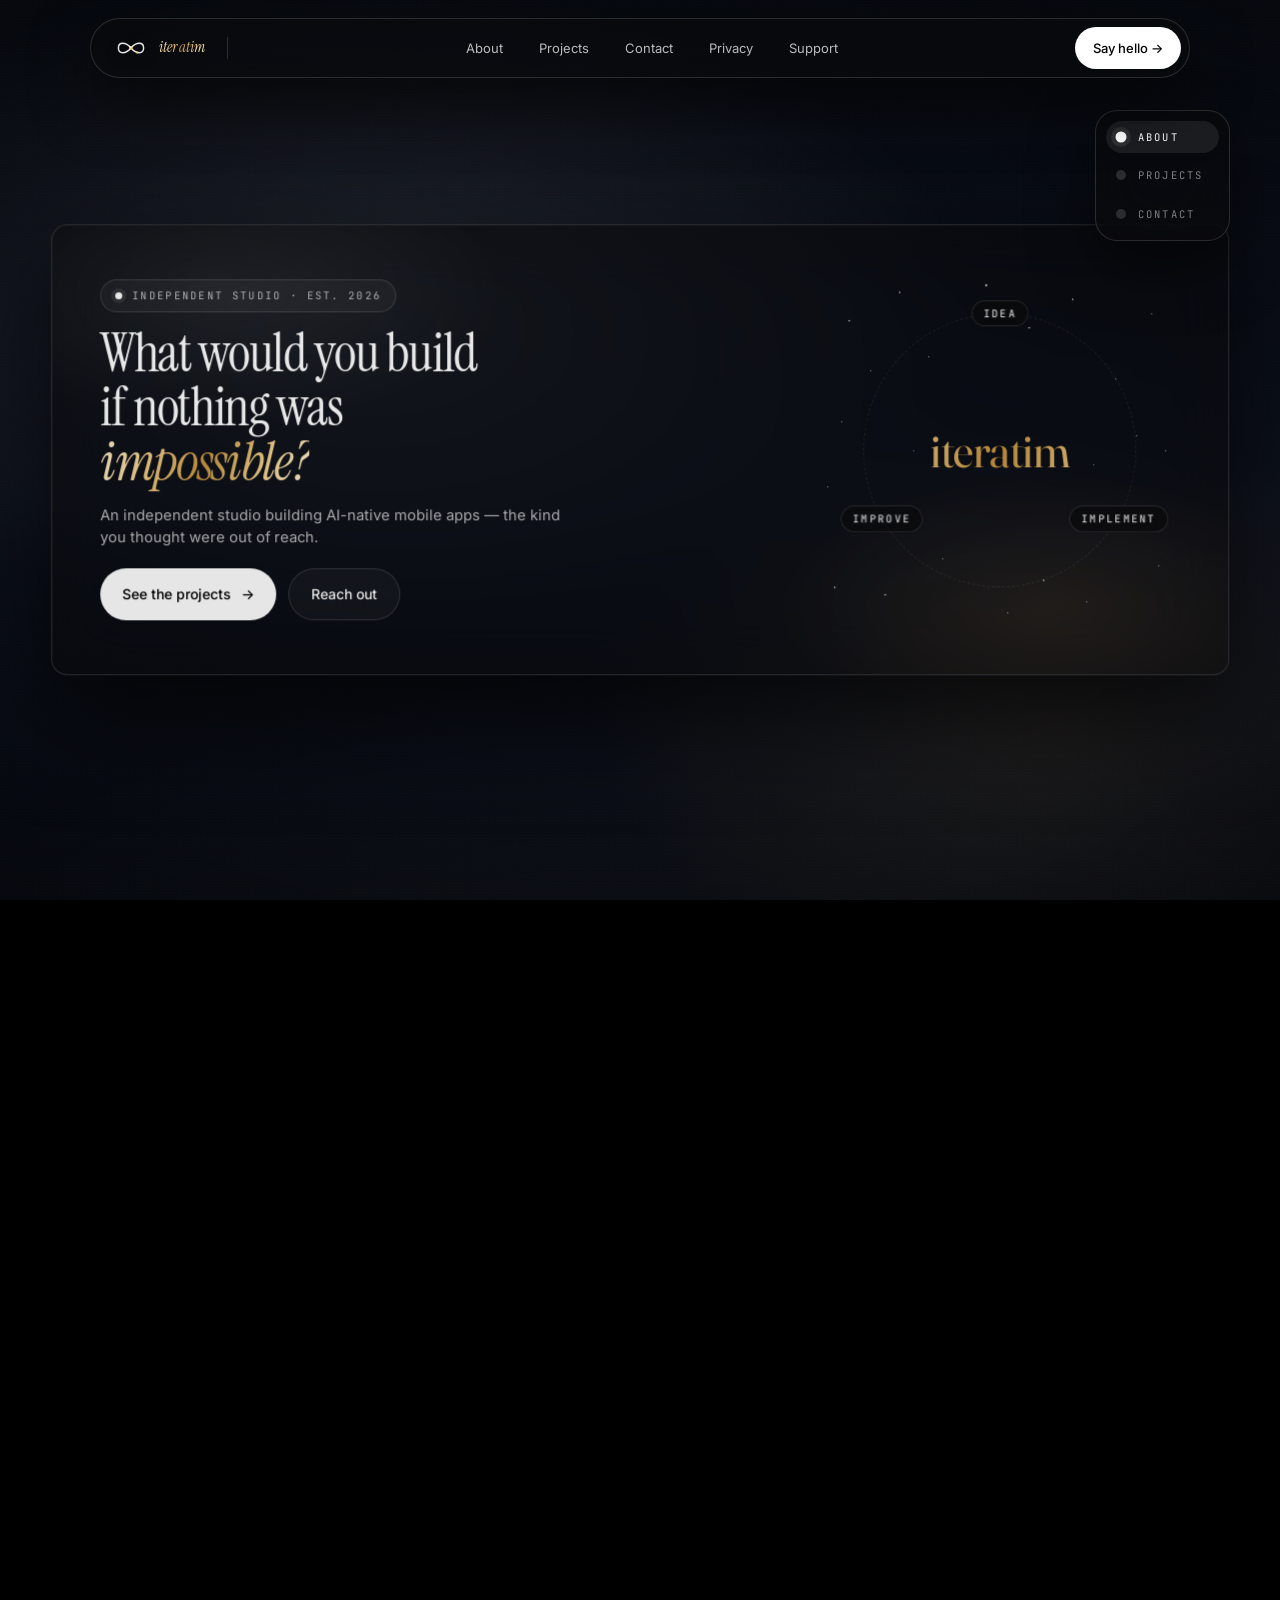
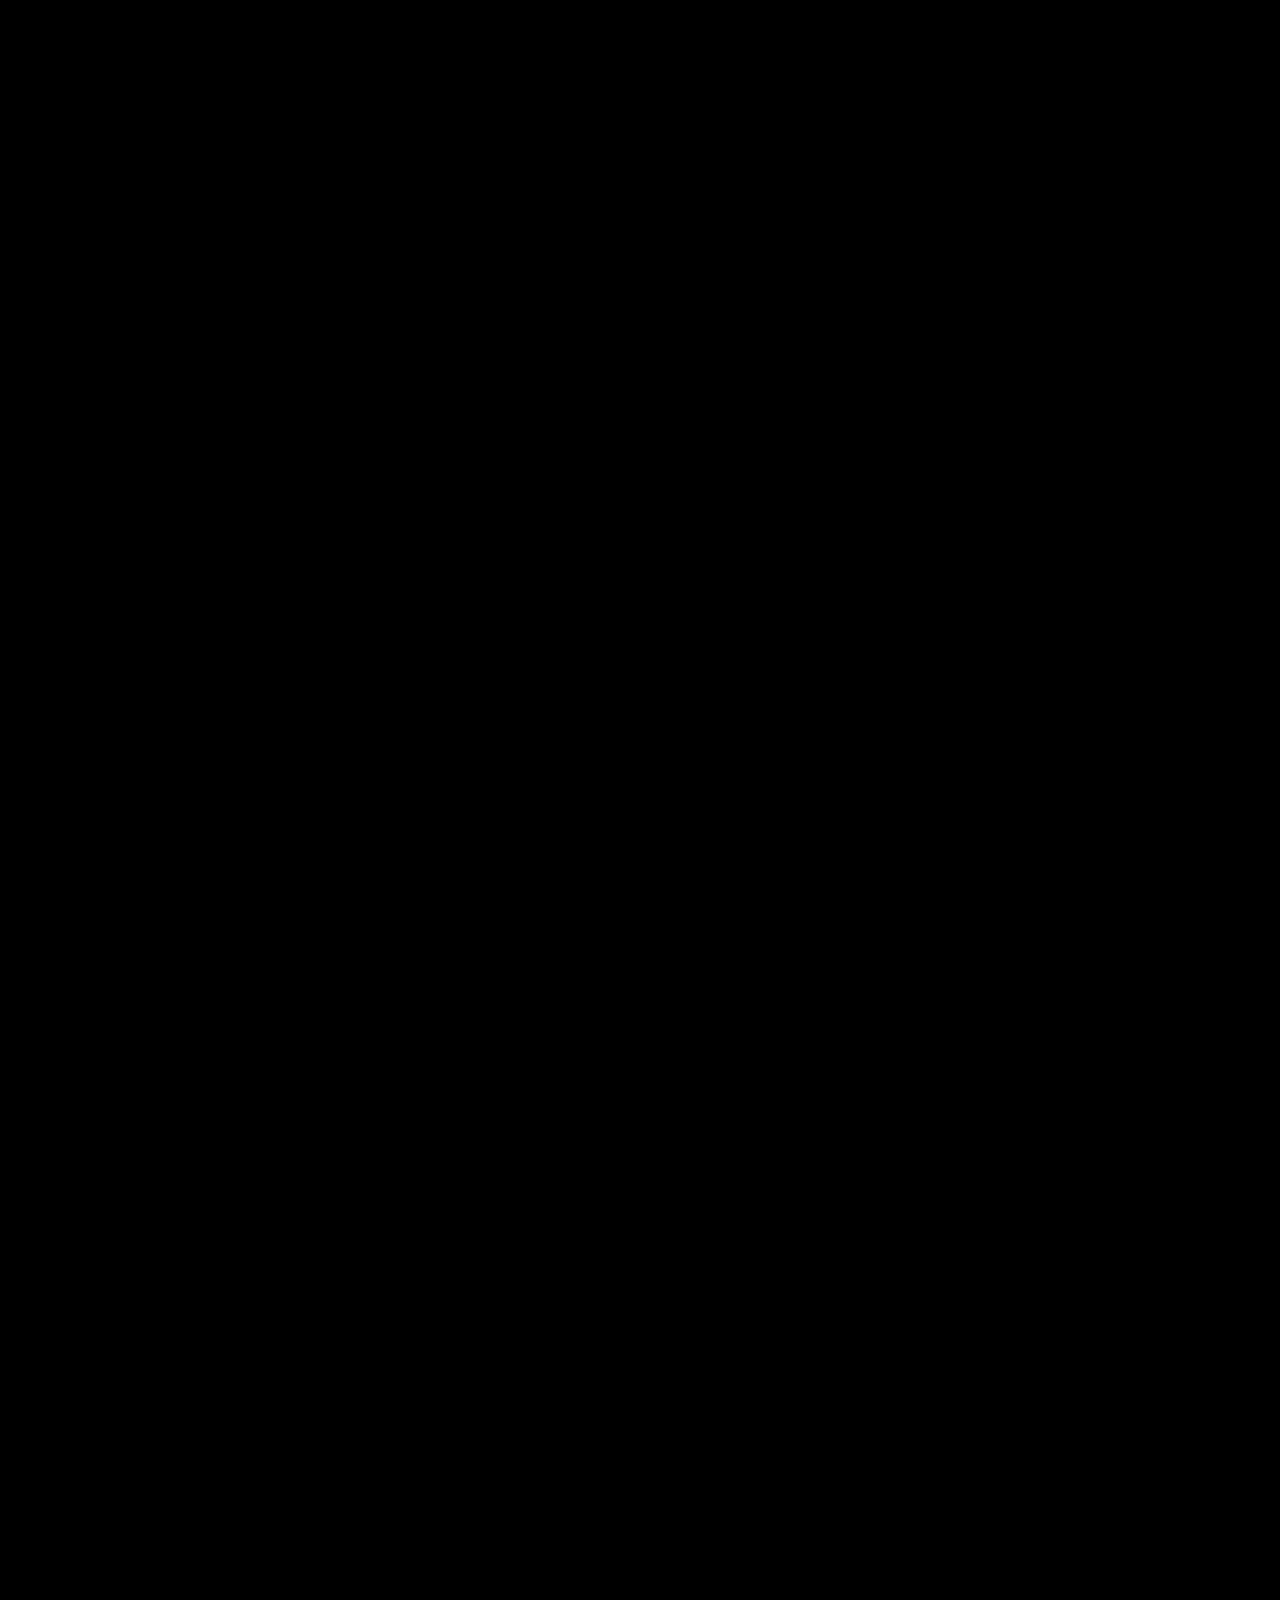
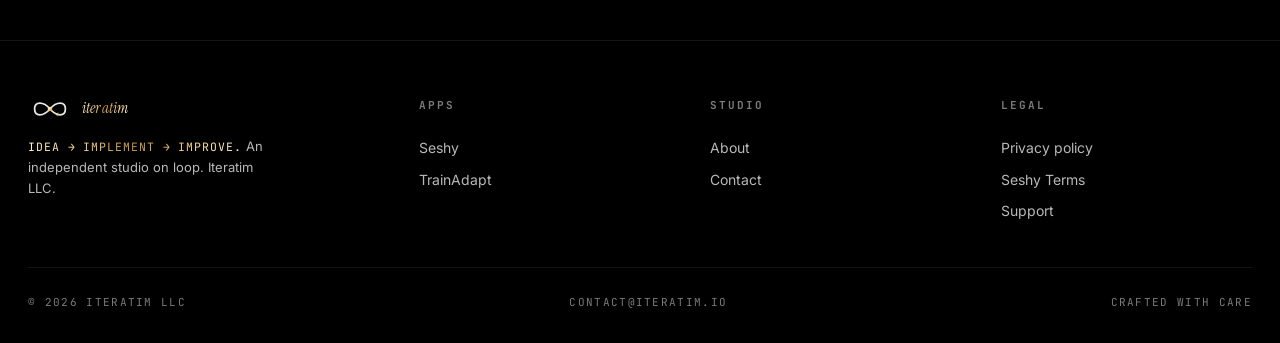
==== commit eb08dc6d: "Redesign home: Silicon Minimalist palette, scroll-morph stage, Fraunces orbit Rework the home into a" ====
--- a/index.html
+++ b/index.html
@@ -4,272 +4,204 @@
 <meta charset="UTF-8">
 <meta name="viewport" content="width=device-width, initial-scale=1.0">
 <title>Iteratim — AI-powered mobile apps</title>
-<meta name="description" content="Iteratim is an independent mobile app studio building AI-powered iOS and Android apps.">
+<meta name="description" content="Iteratim is an independent mobile app studio. Idea → Implement → Improve — AI-native iOS and Android apps built on loop.">
+
+<link rel="icon" type="image/svg+xml" href="data:image/svg+xml;utf8,<svg xmlns='http://www.w3.org/2000/svg' viewBox='0 0 40 32' fill='none'><defs><linearGradient id='g' x1='0%25' y1='0%25' x2='100%25' y2='100%25'><stop offset='0%25' stop-color='%23fff5d4'/><stop offset='50%25' stop-color='%23f3d089'/><stop offset='100%25' stop-color='%23c89540'/></linearGradient></defs><path d='M 6 16 C 6 9, 14 9, 20 16 C 26 23, 34 23, 34 16 C 34 9, 26 9, 20 16 C 14 23, 6 23, 6 16 Z' stroke='%23ffffff' stroke-width='1.8' stroke-linecap='round' stroke-linejoin='round' opacity='0.9'/><circle cx='20' cy='16' r='2.4' fill='url(%23g)'/></svg>">
+
+<meta property="og:type" content="website">
+<meta property="og:title" content="Iteratim — AI-powered mobile apps">
+<meta property="og:description" content="An independent studio building AI-native mobile apps — Seshy is live on the App Store, TrainAdapt is in build.">
+<meta property="og:url" content="https://iteratim.io/">
+<meta property="og:site_name" content="Iteratim">
+<meta name="twitter:card" content="summary_large_image">
+<meta name="twitter:title" content="Iteratim — AI-powered mobile apps">
+<meta name="twitter:description" content="An independent studio building AI-native mobile apps — Seshy is live, TrainAdapt in build.">
+
 <link rel="preconnect" href="https://fonts.googleapis.com">
 <link rel="preconnect" href="https://fonts.gstatic.com" crossorigin>
-<link href="https://fonts.googleapis.com/css2?family=Inter:wght@300;400;500;600;700&family=Instrument+Serif:ital@0;1&family=JetBrains+Mono:wght@400;500&display=swap" rel="stylesheet">
+<link href="https://fonts.googleapis.com/css2?family=Inter:wght@300;400;500;600;700&family=Instrument+Serif:ital@0;1&family=JetBrains+Mono:wght@400;500&family=Fraunces:opsz,wght@9..144,300..600&display=swap" rel="stylesheet">
 <link rel="stylesheet" href="styles.css">
 </head>
 <body data-page="home">
 
-<!-- global scroll-driven background -->
-<div class="stage-bg" id="stageBg"></div>
-<div class="stage-grid"></div>
-
 <!-- NAV -->
 <nav class="nav" id="nav">
-  <div class="wrap">
+  <div class="nav-pill">
     <a class="brand" href="#top">
-      <svg class="brand-logo" viewBox="0 0 32 32" fill="none">
-        <!-- Iteratim mark: three nested squares, slightly rotated — iteration motif -->
-        <rect x="3" y="3" width="26" height="26" rx="5" stroke="#00d4aa" stroke-width="1.3" transform="rotate(0 16 16)" opacity=".5"/>
-        <rect x="7" y="7" width="18" height="18" rx="4" stroke="#00d4aa" stroke-width="1.3" transform="rotate(12 16 16)" opacity=".75"/>
-        <rect x="11" y="11" width="10" height="10" rx="2.5" fill="#00d4aa" transform="rotate(24 16 16)"/>
+      <svg class="brand-logo" viewBox="0 0 40 20" fill="none" aria-hidden="true">
+        <defs>
+          <linearGradient id="logoGoldNav" x1="0%" y1="0%" x2="100%" y2="100%">
+            <stop offset="0%" stop-color="#fff5d4"/>
+            <stop offset="50%" stop-color="#f3d089"/>
+            <stop offset="100%" stop-color="#c89540"/>
+          </linearGradient>
+          <filter id="logoGlowNav" x="-50%" y="-50%" width="200%" height="200%">
+            <feGaussianBlur stdDeviation="0.6"/>
+          </filter>
+        </defs>
+        <path id="ribbonPathNav"
+              d="M 6 10 C 6 3, 14 3, 20 10 C 26 17, 34 17, 34 10 C 34 3, 26 3, 20 10 C 14 17, 6 17, 6 10 Z"
+              stroke="#ffffff" stroke-width="1.6"
+              stroke-linecap="round" stroke-linejoin="round" opacity=".9"/>
+        <circle cx="20" cy="10" r="2.1" fill="url(#logoGoldNav)"/>
+        <circle cx="19.3" cy="9.3" r="0.6" fill="#fff9e3" opacity=".85"/>
+        <circle r="1.25" fill="url(#logoGoldNav)" filter="url(#logoGlowNav)">
+          <animateMotion dur="6s" repeatCount="indefinite" rotate="auto">
+            <mpath href="#ribbonPathNav"/>
+          </animateMotion>
+        </circle>
       </svg>
       <span class="brand-name">iteratim</span>
     </a>
+    <span class="nav-divider" aria-hidden="true"></span>
     <div class="nav-links">
-      <a href="#work">Work</a>
-      <a href="#approach">Approach</a>
-      <a href="#services">Services</a>
+      <a href="#about" data-chapter="0">About</a>
+      <a href="#projects" data-chapter="1">Projects</a>
+      <a href="#contact" data-chapter="2">Contact</a>
+      <a href="privacy.html">Privacy</a>
       <a href="support.html">Support</a>
-      <a class="nav-cta" href="#contact">Start a project →</a>
-    </div>
+    </div>
+    <a class="nav-cta" href="mailto:contact@iteratim.io">Say hello →</a>
   </div>
 </nav>
 
-<!-- HERO STAGE — pinned object + stacked scenes -->
-<section class="hero-stage" id="top">
-  <div class="hero-pin">
-    <div class="hero-object" id="heroObject">
-      <svg viewBox="-220 -220 440 440" id="heroSvg">
-        <defs>
-          <radialGradient id="coreGrad" cx="50%" cy="50%" r="50%">
-            <stop offset="0%" stop-color="rgba(0,212,170,.35)"/>
-            <stop offset="100%" stop-color="rgba(0,212,170,0)"/>
-          </radialGradient>
-        </defs>
-        <!-- Iteration spiral: attempts converging to a refined core -->
-        <g id="iterField">
-          <!-- faint target reference ring -->
-          <circle class="axis" cx="0" cy="0" r="190"/>
-          <circle class="axis" cx="0" cy="0" r="130"/>
-          <circle class="axis" cx="0" cy="0" r="70"/>
-          <circle cx="0" cy="0" r="90" fill="url(#coreGrad)"/>
-          <!-- dynamic spiral trail -->
-          <path class="trail-ghost" id="trailGhost" d=""/>
-          <path class="trail" id="trailMain" d=""/>
-          <!-- attempt dots (populated by JS) -->
-          <g id="attempts"></g>
-          <!-- refined center -->
-          <g id="coreGroup">
-            <path class="core" id="coreShape" d="M 0 -28 C 15 -28 28 -15 28 0 C 28 15 15 28 0 28 C -15 28 -28 15 -28 0 C -28 -15 -15 -28 0 -28 Z"/>
-            <circle class="core-inner" cx="0" cy="0" r="3"/>
-          </g>
-          <!-- tag label near converged point -->
-          <text class="tag teal" id="coreTag" x="44" y="-38" text-anchor="start">v∞ · right</text>
-          <line class="axis" id="coreTagLine" x1="32" y1="-30" x2="42" y2="-38"/>
-          <!-- attempt counter axis label -->
-          <text class="axis-lbl" x="-200" y="214" text-anchor="start">iterations →</text>
-          <text class="axis-lbl" x="200" y="-200" text-anchor="end">signal</text>
-        </g>
-      </svg>
-    </div>
-  </div>
-
-  <div class="scenes">
-    <section class="scene in" data-scene="0" data-align="center">
-      <div class="scene-inner">
-        <div class="scene-copy">
-          <div class="eyebrow"><span class="dot"></span>Iteratim · mobile app studio</div>
-          <h1 class="hero-title">What would you build<br>if nothing was<br><em>impossible?</em></h1>
-          <p class="hero-sub">An independent studio building AI-native mobile apps — the kind you thought were out of reach.</p>
-          <div class="hero-ctas">
-            <a class="btn btn-primary" href="#work">See the work <span class="arr">→</span></a>
-            <a class="btn btn-ghost" href="#contact">Start a project</a>
-          </div>
-        </div>
-      </div>
-    </section>
-
-    <section class="scene" data-scene="1" data-align="left">
-      <div class="scene-inner">
-        <div class="scene-copy">
-          <div class="scene-caption">02 · Method</div>
-          <h1 class="hero-title"><em>Iteratim</em> —<br>Latin for<br>"repeatedly."</h1>
-          <p class="hero-sub">Great software is found, not written. We ship, listen, rewrite, and sharpen until a product earns its place on your home screen.</p>
-        </div>
-      </div>
-    </section>
-
-    <section class="scene" data-scene="2" data-align="right">
-      <div class="scene-inner">
-        <div></div>
-        <div class="scene-copy">
-          <div class="scene-caption">03 · Capability</div>
-          <h1 class="hero-title">Built around<br><em>multimodal AI,</em><br>cross-platform.</h1>
-          <p class="hero-sub">Multimodal LLMs for understanding. Vision for parsing the real world. React Native and Flutter for speed to both stores.</p>
-        </div>
-      </div>
-    </section>
-
-    <section class="scene" data-scene="3" data-align="center">
-      <div class="scene-inner">
-        <div class="scene-copy">
-          <div class="scene-caption">04 · Work</div>
-          <h1 class="hero-title">Two apps<br>in the <em>orbit.</em></h1>
-          <p class="hero-sub">Seshy is live on the App Store. Trainadapt is coming soon. Keep scrolling.</p>
-          <div class="hero-ctas">
-            <a class="btn btn-primary" href="#work">Explore the work <span class="arr">↓</span></a>
-          </div>
-        </div>
-      </div>
-    </section>
-  </div>
-</section>
-
-<!-- scene progress rail -->
-<div class="scene-rail" id="sceneRail">
-  <button data-goto="0" class="on" aria-label="Studio"><span class="lbl">Studio</span><span class="bar"></span></button>
-  <button data-goto="1" aria-label="Method"><span class="lbl">Method</span><span class="bar"></span></button>
-  <button data-goto="2" aria-label="Capability"><span class="lbl">Capability</span><span class="bar"></span></button>
-  <button data-goto="3" aria-label="Work"><span class="lbl">Work</span><span class="bar"></span></button>
-</div>
-
-<!-- STRIP -->
-<div class="strip">
-  <div class="strip-track">
-    <span>React Native</span><span>Flutter</span><span>Multimodal LLMs</span><span>Vision &amp; OCR</span><span>Voice &amp; speech</span><span>On-device inference</span><span>Offline-first</span><span>Supabase</span><span>RevenueCat</span>
-    <span>React Native</span><span>Flutter</span><span>Multimodal LLMs</span><span>Vision &amp; OCR</span><span>Voice &amp; speech</span><span>On-device inference</span><span>Offline-first</span><span>Supabase</span><span>RevenueCat</span>
-  </div>
-</div>
-
-<!-- WORK — stacked vertical project scenes -->
-<section class="projects" id="work" style="padding:140px 0 60px">
-  <div class="wrap">
-    <div class="projects-head">
-      <div>
-        <span class="sec-label reveal">Selected work</span>
-        <h2 class="sec-title reveal d1">Two apps in the<br>Iteratim <em>orbit.</em></h2>
-      </div>
-      <p class="sec-kicker reveal d2">Each app has local support and privacy details here. Seshy terms are live now; Trainadapt will add release-specific terms closer to launch.</p>
-    </div>
-  </div>
-</section>
-
-<section class="proj-scene">
-  <div class="wrap">
-    <div class="card" style="--glow:rgba(120,90,255,.32)">
-      <div class="icon reveal"><img src="assets/images/seshy-icon.png" alt="Seshy app icon" loading="lazy"></div>
-      <div class="copy reveal d1">
-        <span class="num">01 — Seshy</span>
-        <span class="status live"><span class="s-dot"></span>Live on the App Store</span>
-        <h3>The workout<br><em>content studio.</em></h3>
-        <p class="tagline">Scan a whiteboard or logbook. Seshy reads it with a multimodal LLM, turns it into structured workouts, and overlays splits, heart rate, and PRs on shareable stories — in seconds.</p>
-        <div class="links">
-          <a class="plink" href="support.html#seshy">Support <span class="arr">↗</span></a>
-          <a class="plink" href="privacy.html#seshy">Privacy <span class="arr">↗</span></a>
-          <a class="plink" href="terms-seshy.html">Terms <span class="arr">↗</span></a>
-        </div>
-      </div>
-    </div>
-  </div>
-</section>
-
-<section class="proj-scene flip">
-  <div class="wrap">
-    <div class="card" style="--glow:rgba(0,212,170,.32)">
-      <div class="icon reveal"><img src="assets/images/trainadapt-icon.png" alt="Trainadapt app icon" loading="lazy"></div>
-      <div class="copy reveal d1">
-        <span class="num">02 — Trainadapt</span>
-        <span class="status soon"><span class="s-dot"></span>Coming soon</span>
-        <h3>The personal<br>AI <em>training architect.</em></h3>
-        <p class="tagline">An offline-first coach that plans multi-week programs around your goals, gear, schedule, and injuries — then adapts every week based on how it actually went.</p>
-        <div class="links">
-          <a class="plink" href="support.html#trainadapt">Support <span class="arr">↗</span></a>
-          <a class="plink" href="privacy.html#trainadapt">Privacy <span class="arr">↗</span></a>
-        </div>
-      </div>
-    </div>
-  </div>
-</section>
-
-<!-- APPROACH -->
-<section class="section approach" id="approach">
-  <div class="wrap">
-    <div class="app-grid">
-      <div class="app-body">
-        <span class="sec-label reveal">The studio</span>
-        <h2 class="sec-title reveal d1">The name is<br>a <em>methodology.</em></h2>
-        <p class="reveal d2">Iteratim comes from the Latin for <em>repeatedly</em> — our conviction that great software is found, not written. Every feature ships, gets used, gets reshaped.</p>
-        <p class="reveal d3"><span class="hl">We build what people thought was out of reach,</span> then keep compounding on it. AI is the leverage that makes that rhythm real — faster prototypes, tighter loops, smarter features inside the product itself.</p>
-      </div>
-      <div class="pillars">
-        <div class="pillar reveal d1"><span class="idx">01</span><div><h4>AI as the engine, not the ad</h4><p>Multimodal LLMs and vision disappear into features that feel intuitive, not clever.</p></div></div>
-        <div class="pillar reveal d2"><span class="idx">02</span><div><h4>Cross-platform by default</h4><p>React Native and Flutter, so iOS and Android ship from one codebase — without looking like web in a wrapper.</p></div></div>
-        <div class="pillar reveal d3"><span class="idx">03</span><div><h4>Ship, learn, iterate</h4><p>Small releases, real users, steady rewrites. The name is the methodology.</p></div></div>
-        <div class="pillar reveal d4"><span class="idx">04</span><div><h4>Privacy as a feature</h4><p>No ads, no tracking, no selling data. Subscriptions that fund the work.</p></div></div>
-      </div>
-    </div>
-  </div>
-</section>
-
-<!-- SERVICES -->
-<section class="section services" id="services">
-  <div class="wrap">
-    <div class="svc-head">
-      <div>
-        <span class="sec-label reveal">Services</span>
-        <h2 class="sec-title reveal d1">What we <em>actually</em> build.</h2>
-      </div>
-      <p class="sec-kicker reveal d2">We take on a small roster of outside projects — mostly AI-flavored iOS work where craft matters as much as the feature set.</p>
-    </div>
-
-    <div class="svc-grid">
-      <div class="svc reveal d1">
-        <span class="svc-num">01</span>
-        <div class="svc-icon"><svg viewBox="0 0 24 24" fill="none" stroke="currentColor" stroke-width="1.3" width="32" height="32"><rect x="6" y="2" width="12" height="20" rx="2.5"/><path d="M10 18h4"/></svg></div>
-        <h4>Cross-platform <em>mobile</em></h4>
-        <p>React Native and Flutter builds, tuned so the app feels native — animations, HealthKit, and offline-first included.</p>
-      </div>
-      <div class="svc reveal d2">
-        <span class="svc-num">02</span>
-        <div class="svc-icon"><svg viewBox="0 0 24 24" fill="none" stroke="currentColor" stroke-width="1.3" width="32" height="32"><circle cx="12" cy="12" r="3"/><path d="M12 2v3M12 19v3M22 12h-3M5 12H2"/><path d="M19 5l-2 2M7 17l-2 2M19 19l-2-2M7 7L5 5"/></svg></div>
-        <h4>Multimodal <em>AI</em></h4>
-        <p>Vision, voice, and LLMs wired into product flows. Structured outputs, retries, evals — the boring parts that make the cool parts feel reliable.</p>
-      </div>
-      <div class="svc reveal d3">
-        <span class="svc-num">03</span>
-        <div class="svc-icon"><svg viewBox="0 0 24 24" fill="none" stroke="currentColor" stroke-width="1.3" width="32" height="32"><rect x="3" y="5" width="18" height="14" rx="2.5"/><path d="M3 9h18"/></svg></div>
-        <h4>Product <em>&amp; UX</em></h4>
-        <p>From prototype to store. Interaction, motion, onboarding, paywalls — all tuned to the specific product.</p>
-      </div>
-      <div class="svc reveal d4">
-        <span class="svc-num">04</span>
-        <div class="svc-icon"><svg viewBox="0 0 24 24" fill="none" stroke="currentColor" stroke-width="1.3" width="32" height="32"><circle cx="12" cy="12" r="9"/><path d="M8 12l3 3 5-6"/></svg></div>
-        <h4>Launch <em>&amp; grow</em></h4>
-        <p>Store submission, privacy paperwork, subscriptions, analytics that don't leak data.</p>
-      </div>
-    </div>
-  </div>
-</section>
-
-<!-- CONTACT -->
-<section class="section contact" id="contact">
-  <div class="wrap">
-    <div class="contact-grid">
-      <div class="contact-info">
-        <span class="sec-label reveal">Get in touch</span>
-        <h2 class="sec-title reveal d1">Let's build<br>something <em>worth</em><br>shipping.</h2>
-        <p class="reveal d2">Project inquiry, press, or a question about Seshy or Trainadapt — all welcome.</p>
-        <a class="contact-email reveal d3" href="mailto:contact@iteratim.io">contact@iteratim.io</a>
-      </div>
-      <form class="form reveal d2" id="contact-form">
-        <div class="field"><label for="name">Name</label><input type="text" id="name" name="name" placeholder="Your name" required></div>
-        <div class="field"><label for="email">Email</label><input type="email" id="email" name="email" placeholder="your@email.com" required></div>
-        <div class="field"><label for="message">Project</label><textarea id="message" name="message" placeholder="A few lines about what you want to build…" rows="4" required></textarea></div>
-        <button class="btn-submit" type="submit"><span>Send message</span> <span class="arr">→</span></button>
-      </form>
+<!-- STAGE — sticky pin, 3 morphing chapters -->
+<section class="stage" id="top">
+  <div class="stage-pin">
+    <div class="stage-bg" aria-hidden="true"></div>
+
+    <div class="stage-chapters" id="stageChapters" role="tablist" aria-label="Chapters">
+      <button type="button" class="stage-chapter on" data-chapter="0" role="tab" aria-selected="true" aria-controls="chapter-about"><span class="chapter-dot"></span><span class="chapter-name">About</span></button>
+      <button type="button" class="stage-chapter" data-chapter="1" role="tab" aria-selected="false" aria-controls="chapter-projects"><span class="chapter-dot"></span><span class="chapter-name">Projects</span></button>
+      <button type="button" class="stage-chapter" data-chapter="2" role="tab" aria-selected="false" aria-controls="chapter-contact"><span class="chapter-dot"></span><span class="chapter-name">Contact</span></button>
+    </div>
+
+    <div class="stage-window" id="stageWindow">
+
+      <!-- LAYER 0 — About -->
+      <div class="stage-layer" data-layer="0" id="chapter-about" role="tabpanel" aria-labelledby="chapter-about-tab">
+        <div class="about-text">
+          <span class="layer-eyebrow"><span class="dot" aria-hidden="true"></span>Independent studio · Est. 2026</span>
+          <h1 class="layer-h1">What would you build<br>if nothing was<br><em>impossible?</em></h1>
+          <p class="layer-lede">An independent studio building AI-native mobile apps — the kind you thought were out of reach.</p>
+          <div class="layer-ctas">
+            <a class="btn btn-primary" href="#projects" data-chapter="1">See the projects <span class="arr">→</span></a>
+            <a class="btn btn-ghost" href="#contact" data-chapter="2">Reach out</a>
+          </div>
+        </div>
+        <div class="about-orbit" aria-hidden="true">
+          <div class="orbit">
+            <div class="orbit-stars">
+              <span style="--x:8%;  --y:14%; --s:1.3px; --d:3.4s; --delay:0.1s"></span>
+              <span style="--x:6%;  --y:42%; --s:1px;   --d:2.8s; --delay:1.1s"></span>
+              <span style="--x:12%; --y:70%; --s:1.6px; --d:4.1s; --delay:1.8s"></span>
+              <span style="--x:4%;  --y:88%; --s:1.1px; --d:2.6s; --delay:0.6s"></span>
+              <span style="--x:22%; --y:6%;  --s:1.4px; --d:3.7s; --delay:1.3s"></span>
+              <span style="--x:18%; --y:90%; --s:1.2px; --d:2.9s; --delay:0.4s"></span>
+              <span style="--x:30%; --y:24%; --s:1px;   --d:4.3s; --delay:2s"></span>
+              <span style="--x:34%; --y:80%; --s:1.3px; --d:3.2s; --delay:0.9s"></span>
+              <span style="--x:46%; --y:4%;  --s:1.5px; --d:3.8s; --delay:1.6s"></span>
+              <span style="--x:52%; --y:95%; --s:1px;   --d:2.5s; --delay:0.3s"></span>
+              <span style="--x:58%; --y:16%; --s:1.2px; --d:4s;   --delay:1.9s"></span>
+              <span style="--x:62%; --y:86%; --s:1.4px; --d:2.7s; --delay:0.7s"></span>
+              <span style="--x:70%; --y:8%;  --s:1.1px; --d:3.6s; --delay:1.4s"></span>
+              <span style="--x:74%; --y:92%; --s:1.5px; --d:3s;   --delay:0.2s"></span>
+              <span style="--x:82%; --y:30%; --s:1.2px; --d:4.2s; --delay:2.1s"></span>
+              <span style="--x:86%; --y:68%; --s:1px;   --d:2.8s; --delay:0.5s"></span>
+              <span style="--x:92%; --y:12%; --s:1.3px; --d:3.9s; --delay:1.7s"></span>
+              <span style="--x:96%; --y:50%; --s:1.1px; --d:3.3s; --delay:0.8s"></span>
+              <span style="--x:94%; --y:82%; --s:1.4px; --d:2.6s; --delay:2.2s"></span>
+              <span style="--x:2%;  --y:60%; --s:1.2px; --d:3.5s; --delay:1.2s"></span>
+              <span style="--x:26%; --y:50%; --s:0.9px; --d:3.1s; --delay:0.5s"></span>
+              <span style="--x:76%; --y:54%; --s:0.9px; --d:3.8s; --delay:1.9s"></span>
+              <span style="--x:14%; --y:28%; --s:1px;   --d:2.9s; --delay:2.3s"></span>
+              <span style="--x:88%; --y:46%; --s:1px;   --d:3.4s; --delay:1.1s"></span>
+            </div>
+            <div class="orbit-ring"></div>
+            <div class="orbit-spinner">
+              <div class="orbit-orb" style="--a:0deg"><span class="orbit-label">IDEA</span></div>
+              <div class="orbit-orb" style="--a:120deg"><span class="orbit-label">IMPLEMENT</span></div>
+              <div class="orbit-orb" style="--a:240deg"><span class="orbit-label">IMPROVE</span></div>
+            </div>
+            <span class="orbit-name">iteratim</span>
+          </div>
+        </div>
+      </div>
+
+      <!-- LAYER 1 — Projects (scroll-driven track) -->
+      <div class="stage-layer" data-layer="1" id="chapter-projects" role="tabpanel" aria-labelledby="chapter-projects-tab">
+        <div class="layer-head">
+          <span class="layer-eyebrow"><span class="dot" aria-hidden="true"></span>The projects</span>
+        </div>
+
+        <div class="app-viewport">
+          <div class="app-carousel" data-active="0" aria-live="polite">
+            <div class="app-track">
+              <section class="app-slide" aria-labelledby="slide-seshy-name">
+                <div class="app-icon">
+                  <img src="assets/images/seshy-icon.png" alt="Seshy app icon" loading="lazy">
+                </div>
+                <div class="app-copy">
+                  <span class="status live"><span class="s-dot"></span>Live on the App Store · iOS</span>
+                  <h3 id="slide-seshy-name" class="app-name">Seshy.</h3>
+                  <p class="app-tagline">Scan · Style · Share</p>
+                  <p class="app-desc">Snap a workout whiteboard or logbook. Seshy reads it with a multimodal LLM, styles the result into a shareable sticker, and drops it into a story in seconds — scanner, studio, and share sheet in one app.</p>
+                  <ul class="app-specs">
+                    <li>Scan</li>
+                    <li>Style</li>
+                    <li>Share</li>
+                  </ul>
+                  <div class="app-links">
+                    <a class="link-pill primary" href="support.html#seshy">Support <span class="arr">↗</span></a>
+                    <a class="link-pill" href="privacy.html#seshy">Privacy <span class="arr">↗</span></a>
+                    <a class="link-pill" href="terms-seshy.html">Terms <span class="arr">↗</span></a>
+                  </div>
+                </div>
+              </section>
+
+              <section class="app-slide" aria-labelledby="slide-trainadapt-name">
+                <div class="app-icon">
+                  <img src="assets/images/trainadapt-icon.png" alt="TrainAdapt app icon" loading="lazy">
+                </div>
+                <div class="app-copy">
+                  <span class="status building"><span class="s-dot"></span>In build</span>
+                  <h3 id="slide-trainadapt-name" class="app-name">TrainAdapt.</h3>
+                  <p class="app-tagline">AI training, shaped around you</p>
+                  <p class="app-desc">An adaptive training architect. TrainAdapt builds a program around your occupation, injuries, gear, and schedule — then reshapes each week based on how the last one actually went.</p>
+                  <ul class="app-specs">
+                    <li>Adaptive</li>
+                    <li>Personalized</li>
+                    <li>In build</li>
+                  </ul>
+                  <div class="app-links">
+                    <a class="link-pill primary" href="support.html#trainadapt">Early access <span class="arr">↗</span></a>
+                    <a class="link-pill" href="privacy.html#trainadapt">Privacy <span class="arr">↗</span></a>
+                  </div>
+                </div>
+              </section>
+            </div>
+          </div>
+        </div>
+      </div>
+
+      <!-- LAYER 2 — Contact -->
+      <div class="stage-layer" data-layer="2" id="chapter-contact" role="tabpanel" aria-labelledby="chapter-contact-tab">
+        <span class="layer-eyebrow"><span class="dot" aria-hidden="true"></span>Get in touch</span>
+        <h2 class="layer-h2">Let's build something <em>worth</em> shipping.</h2>
+        <p class="layer-lede">Project inquiry, press, or a question about Seshy or TrainAdapt — all welcome.</p>
+        <form class="form" id="contact-form" action="https://formspree.io/f/xnnebzpo" method="POST">
+          <div class="field-row">
+            <div class="field"><label for="name">Name</label><input type="text" id="name" name="name" placeholder="Your name" required></div>
+            <div class="field"><label for="email">Email</label><input type="email" id="email" name="email" placeholder="your@email.com" required></div>
+          </div>
+          <div class="field"><label for="message">Project</label><textarea id="message" name="message" placeholder="A few lines about what you want to build…" rows="3" required></textarea></div>
+          <div class="form-row">
+            <button class="btn-submit" type="submit"><span>Send message</span> <span class="arr">→</span></button>
+            <a class="contact-email" href="mailto:contact@iteratim.io">or email contact@iteratim.io</a>
+          </div>
+        </form>
+      </div>
+
     </div>
   </div>
 </section>
@@ -279,21 +211,39 @@
     <div class="foot-grid">
       <div class="foot-brand">
         <a class="brand" href="#top">
-          <svg class="brand-logo" viewBox="0 0 32 32" fill="none">
-            <rect x="3" y="3" width="26" height="26" rx="5" stroke="#00d4aa" stroke-width="1.3" opacity=".5"/>
-            <rect x="7" y="7" width="18" height="18" rx="4" stroke="#00d4aa" stroke-width="1.3" transform="rotate(12 16 16)" opacity=".75"/>
-            <rect x="11" y="11" width="10" height="10" rx="2.5" fill="#00d4aa" transform="rotate(24 16 16)"/>
+          <svg class="brand-logo brand-logo-lg" viewBox="0 0 40 20" fill="none" aria-hidden="true">
+            <defs>
+              <linearGradient id="logoGoldFoot" x1="0%" y1="0%" x2="100%" y2="100%">
+                <stop offset="0%" stop-color="#fff5d4"/>
+                <stop offset="50%" stop-color="#f3d089"/>
+                <stop offset="100%" stop-color="#c89540"/>
+              </linearGradient>
+              <filter id="logoGlowFoot" x="-50%" y="-50%" width="200%" height="200%">
+                <feGaussianBlur stdDeviation="0.6"/>
+              </filter>
+            </defs>
+            <path id="ribbonPathFoot"
+                  d="M 6 10 C 6 3, 14 3, 20 10 C 26 17, 34 17, 34 10 C 34 3, 26 3, 20 10 C 14 17, 6 17, 6 10 Z"
+                  stroke="#ffffff" stroke-width="1.6"
+                  stroke-linecap="round" stroke-linejoin="round" opacity=".9"/>
+            <circle cx="20" cy="10" r="2.1" fill="url(#logoGoldFoot)"/>
+            <circle cx="19.3" cy="9.3" r="0.6" fill="#fff9e3" opacity=".85"/>
+            <circle r="1.25" fill="url(#logoGoldFoot)" filter="url(#logoGlowFoot)">
+              <animateMotion dur="6s" repeatCount="indefinite" rotate="auto">
+                <mpath href="#ribbonPathFoot"/>
+              </animateMotion>
+            </circle>
           </svg>
           <span class="brand-name">iteratim</span>
         </a>
-        <p>Building AI-powered apps, one iteration at a time. Iteratim LLC.</p>
-      </div>
-      <div class="foot-col"><h5>Apps</h5><a href="support.html#seshy">Seshy</a><a href="support.html#trainadapt">Trainadapt</a></div>
-      <div class="foot-col"><h5>Studio</h5><a href="#approach">Approach</a><a href="#services">Services</a><a href="#contact">Contact</a></div>
+        <p><span class="foot-motto">Idea → Implement → Improve.</span> An independent studio on loop. Iteratim LLC.</p>
+      </div>
+      <div class="foot-col"><h5>Apps</h5><a href="support.html#seshy">Seshy</a><a href="support.html#trainadapt">TrainAdapt</a></div>
+      <div class="foot-col"><h5>Studio</h5><a href="#about" data-chapter="0">About</a><a href="#contact" data-chapter="2">Contact</a></div>
       <div class="foot-col"><h5>Legal</h5><a href="privacy.html">Privacy policy</a><a href="terms-seshy.html">Seshy Terms</a><a href="support.html">Support</a></div>
     </div>
     <div class="foot-bottom">
-      <span>© 2026 Iteratim LLC</span><span>admin@iteratim.io</span><span>Crafted with care</span>
+      <span>© 2026 Iteratim LLC</span><span>contact@iteratim.io</span><span>Crafted with care</span>
     </div>
   </div>
 </footer>
--- a/styles.css
+++ b/styles.css
@@ -1,26 +1,97 @@
 :root {
-  --bg: #07080a;
-  --bg-2: #0b0c10;
-  --bg-3: #111318;
-  --card: #0f1116;
+  --bg: #000000;
+  --bg-2: #0a0a0c;
+  --bg-3: #050507;
+  --ink: #ffffff;
+  --ink-2: rgba(255, 255, 255, 0.72);
+  --ink-3: rgba(255, 255, 255, 0.48);
   --line: rgba(255, 255, 255, 0.08);
   --line-2: rgba(255, 255, 255, 0.14);
-  --ink: #f3f1ec;
-  --ink-2: rgba(243, 241, 236, 0.72);
-  --ink-3: rgba(243, 241, 236, 0.45);
-  --teal: #00d4aa;
-  --teal-soft: rgba(0, 212, 170, 0.14);
-  --teal-glow: rgba(0, 212, 170, 0.35);
-  --violet: #8b7cff;
+  --accent: #ffffff;
+  --accent-soft: rgba(255, 255, 255, 0.08);
+  --accent-strong: #ffffff;
+  --accent-2: #e8b86f;
+  --accent-2-soft: rgba(232, 184, 111, 0.16);
+  --violet: #e8b86f;
+  --glass: rgba(255, 255, 255, 0.04);
+  --glass-strong: rgba(10, 10, 12, 0.62);
+  --glass-deep: rgba(10, 10, 12, 0.74);
+  --glass-border: rgba(255, 255, 255, 0.14);
+  --glass-shadow: 0 24px 60px rgba(0, 0, 0, 0.55);
+  --glass-shadow-lg: 0 40px 100px rgba(0, 0, 0, 0.7);
+  --blur: 28px;
+  --radius-lg: 32px;
+  --radius-md: 22px;
+  --radius-sm: 14px;
+  --radius-pill: 999px;
   --serif: 'Instrument Serif', 'Times New Roman', serif;
   --sans: 'Inter', -apple-system, BlinkMacSystemFont, 'Segoe UI', sans-serif;
   --mono: 'JetBrains Mono', ui-monospace, SFMono-Regular, Menlo, monospace;
-  --max: 1240px;
-}
-
-*,
-*::before,
-*::after {
+  --max: 1280px;
+  --metal-gold: linear-gradient(110deg,
+    #fff5d4 0%,
+    #f3d089 25%,
+    #c89540 50%,
+    #f3d089 75%,
+    #fff5d4 100%);
+}
+
+@keyframes goldGlint {
+  0%, 100% { filter: brightness(1); }
+  50%      { filter: brightness(1.22); }
+}
+
+.brand-name,
+body[data-page="home"] .layer-h1 em,
+body[data-page="home"] .layer-h2 em,
+body[data-page="home"] .orbit-name,
+body[data-page="home"] .foot-motto,
+body[data-page="home"] .stage-layer[data-layer="1"] .app-slide .app-tagline {
+  background-image: var(--metal-gold);
+  background-size: 100% 100%;
+  background-position: 50% 50%;
+  background-repeat: no-repeat;
+  -webkit-background-clip: text;
+          background-clip: text;
+  -webkit-text-fill-color: transparent;
+          color: transparent;
+  animation: goldGlint 5s ease-in-out infinite;
+}
+
+body[data-page="home"] .status .s-dot,
+body[data-page="home"] .layer-eyebrow .dot,
+body[data-page="home"] .eyebrow .dot,
+body[data-page="home"] .stage-chapter.on .chapter-dot {
+  background: var(--metal-gold);
+  background-size: 100% 100%;
+  background-position: 50% 50%;
+  animation: goldGlint 5s ease-in-out infinite;
+  box-shadow: 0 0 0 1px rgba(243, 208, 137, 0.28),
+              0 0 10px rgba(243, 208, 137, 0.35);
+}
+
+@media (prefers-reduced-motion: reduce) {
+  .brand-name,
+  body[data-page="home"] .layer-h1 em,
+  body[data-page="home"] .layer-h2 em,
+  body[data-page="home"] .orbit-name,
+  body[data-page="home"] .foot-motto,
+  body[data-page="home"] .stage-layer[data-layer="1"] .app-slide .app-tagline,
+  body[data-page="home"] .status .s-dot,
+  body[data-page="home"] .layer-eyebrow .dot,
+  body[data-page="home"] .eyebrow .dot,
+  body[data-page="home"] .stage-chapter.on .chapter-dot {
+    animation: none;
+  }
+  body[data-page="home"] .orbit-spinner,
+  body[data-page="home"] .orbit-orb .orbit-label,
+  body[data-page="home"] .orbit-stars span {
+    animation: none;
+  }
+  body[data-page="home"] .orbit-stars span { opacity: 0.55; }
+}
+
+*, *::before, *::after {
   box-sizing: border-box;
   margin: 0;
   padding: 0;
@@ -40,51 +111,20 @@
   overflow-x: hidden;
 }
 
-a {
-  color: inherit;
-  text-decoration: none;
-}
-
-button {
-  font: inherit;
-  cursor: pointer;
-  border: 0;
-  background: none;
-  color: inherit;
-}
-
-img {
-  max-width: 100%;
-  display: block;
-}
-
-ul {
-  list-style: none;
-}
-
-::selection {
-  background: var(--teal);
-  color: var(--bg);
-}
+a { color: inherit; text-decoration: none; }
+button { font: inherit; cursor: pointer; border: 0; background: none; color: inherit; }
+img { max-width: 100%; display: block; }
+ul { list-style: none; }
+
+::selection { background: var(--accent); color: var(--bg); }
 
 a:focus-visible,
 button:focus-visible,
 input:focus-visible,
 textarea:focus-visible {
-  outline: 2px solid var(--teal);
-  outline-offset: 4px;
-}
-
-body::after {
-  content: '';
-  position: fixed;
-  inset: 0;
-  pointer-events: none;
-  z-index: 1;
-  background-image: radial-gradient(rgba(255, 255, 255, 0.02) 1px, transparent 1px);
-  background-size: 3px 3px;
-  opacity: 0.8;
-  mix-blend-mode: overlay;
+  outline: 2px solid var(--accent);
+  outline-offset: 3px;
+  border-radius: 4px;
 }
 
 .wrap {
@@ -97,141 +137,204 @@
 }
 
 @media (max-width: 640px) {
-  .wrap {
-    padding: 0 20px;
-  }
-}
+  .wrap { padding: 0 20px; }
+}
+
+/* ========== Glass utility ========== */
+
+.glass {
+  background: var(--glass-strong);
+  backdrop-filter: blur(var(--blur)) saturate(140%);
+  -webkit-backdrop-filter: blur(var(--blur)) saturate(140%);
+  border: 1px solid var(--glass-border);
+  box-shadow: var(--glass-shadow);
+}
+
+/* ========== NAV (floating glass pill, links always visible desktop) ========== */
 
 .nav {
   position: fixed;
-  top: 0;
+  top: 18px;
   left: 0;
   right: 0;
   z-index: 50;
-  padding: 18px 0;
-  transition: background 0.35s, border-color 0.35s, backdrop-filter 0.35s;
-  border-bottom: 1px solid transparent;
-}
-
-.nav.scrolled {
-  background: rgba(7, 8, 10, 0.72);
-  backdrop-filter: blur(16px) saturate(140%);
-  -webkit-backdrop-filter: blur(16px) saturate(140%);
-  border-bottom-color: var(--line);
-}
-
-.nav .wrap {
-  display: flex;
-  align-items: center;
-  justify-content: space-between;
+  padding: 0 24px;
+  pointer-events: none;
+}
+
+.nav-pill {
+  max-width: 1100px;
+  margin: 0 auto;
+  display: flex;
+  align-items: center;
+  gap: 6px;
+  padding: 8px 8px 8px 22px;
+  background: var(--glass-strong);
+  backdrop-filter: blur(var(--blur)) saturate(140%);
+  -webkit-backdrop-filter: blur(var(--blur)) saturate(140%);
+  border: 1px solid var(--glass-border);
+  border-radius: var(--radius-pill);
+  box-shadow: var(--glass-shadow);
+  pointer-events: auto;
+  transition: box-shadow 0.35s, background 0.35s;
+}
+
+.nav.scrolled .nav-pill {
+  background: var(--glass-deep);
+  box-shadow: var(--glass-shadow-lg);
 }
 
 .brand {
   display: flex;
   align-items: center;
-  gap: 12px;
+  gap: 10px;
   font-weight: 500;
   letter-spacing: -0.01em;
+  padding-right: 16px;
 }
 
 .brand-logo {
-  width: 26px;
-  height: 26px;
+  width: 36px;
+  height: 18px;
   display: block;
+  filter: drop-shadow(0 2px 6px rgba(0, 0, 0, 0.5));
+}
+.brand-logo-lg {
+  width: 44px;
+  height: 22px;
 }
 
 .brand-name {
-  font-size: 16px;
+  font-size: 15px;
   font-family: var(--serif);
   font-style: italic;
   letter-spacing: 0.01em;
+  color: var(--ink);
+}
+
+.nav-divider {
+  width: 1px;
+  height: 22px;
+  background: var(--line-2);
 }
 
 .nav-links {
   display: flex;
-  gap: 30px;
-  align-items: center;
+  gap: 4px;
+  align-items: center;
+  flex: 1;
+  justify-content: center;
 }
 
 .nav-links a {
   font-size: 13px;
   color: var(--ink-2);
-  transition: color 0.2s;
+  padding: 9px 16px;
+  border-radius: var(--radius-pill);
+  transition: color 0.2s, background 0.2s;
+  white-space: nowrap;
 }
 
 .nav-links a:hover {
   color: var(--ink);
+  background: rgba(255, 255, 255, 0.06);
 }
 
 .nav-cta {
   font-size: 13px;
-  padding: 9px 16px;
-  border: 1px solid var(--line-2);
-  border-radius: 999px;
-  color: var(--ink);
+  font-weight: 500;
+  padding: 11px 18px;
+  border-radius: var(--radius-pill);
+  color: var(--bg);
+  background: var(--accent);
+  transition: transform 0.2s, background 0.2s, box-shadow 0.25s;
+  white-space: nowrap;
 }
 
 .nav-cta:hover {
-  background: rgba(255, 255, 255, 0.04);
-}
-
-@media (max-width: 780px) {
-  .nav-links a:not(.nav-cta) {
-    display: none;
-  }
-}
+  transform: translateY(-1px);
+  background: var(--accent-strong);
+  box-shadow: 0 14px 30px -12px rgba(255, 255, 255, 0.22);
+}
+
+@media (max-width: 819px) {
+  .nav-pill {
+    padding: 6px 6px 6px 14px;
+    gap: 10px;
+  }
+  .nav-divider { display: none; }
+  .nav-links {
+    gap: 10px;
+    font-size: 12px;
+  }
+  .nav-links a { padding: 4px 2px; }
+  .nav-cta {
+    padding: 8px 12px;
+    font-size: 12px;
+  }
+}
+
+@media (max-width: 480px) {
+  .nav-pill {
+    overflow-x: auto;
+    scrollbar-width: none;
+  }
+  .nav-pill::-webkit-scrollbar { display: none; }
+  .nav-links { flex-shrink: 0; }
+  .nav-cta { flex-shrink: 0; }
+}
+
+/* ========== Buttons ========== */
 
 .btn {
   display: inline-flex;
   align-items: center;
   gap: 10px;
   padding: 14px 22px;
-  border-radius: 999px;
+  border-radius: var(--radius-pill);
   font-size: 14px;
   font-weight: 500;
-  transition: transform 0.2s, background 0.2s, border-color 0.2s, box-shadow 0.25s;
+  transition: transform 0.2s, background 0.2s, border-color 0.2s, box-shadow 0.25s, color 0.2s;
 }
 
 .btn-primary {
-  background: var(--teal);
-  color: #051512;
+  background: var(--accent);
+  color: var(--bg);
 }
 
 .btn-primary:hover {
   transform: translateY(-1px);
-  box-shadow: 0 8px 34px var(--teal-glow);
+  background: var(--accent-strong);
+  box-shadow: 0 14px 30px -12px rgba(255, 255, 255, 0.22);
 }
 
 .btn-ghost {
   border: 1px solid var(--line-2);
   color: var(--ink);
-  background: rgba(7, 8, 10, 0.35);
-  backdrop-filter: blur(6px);
-  -webkit-backdrop-filter: blur(6px);
+  background: var(--glass);
+  backdrop-filter: blur(8px);
+  -webkit-backdrop-filter: blur(8px);
 }
 
 .btn-ghost:hover {
-  background: rgba(255, 255, 255, 0.04);
-  border-color: var(--ink-3);
-}
-
-.btn .arr {
-  transition: transform 0.25s;
-}
-
-.btn:hover .arr {
-  transform: translateX(3px);
-}
+  background: var(--glass-strong);
+  border-color: var(--glass-border);
+  color: var(--ink);
+}
+
+.btn .arr { transition: transform 0.25s; }
+.btn:hover .arr { transform: translateX(3px); }
 
 .status {
   display: inline-flex;
   align-items: center;
   gap: 10px;
-  margin-bottom: 18px;
   padding: 7px 12px;
-  border-radius: 999px;
+  border-radius: var(--radius-pill);
   border: 1px solid var(--line-2);
-  background: rgba(255, 255, 255, 0.04);
+  background: var(--glass);
+  backdrop-filter: blur(10px);
+  -webkit-backdrop-filter: blur(10px);
   font-family: var(--mono);
   font-size: 11px;
   letter-spacing: 0.18em;
@@ -239,13 +342,10 @@
   color: var(--ink-2);
 }
 
-.status.live {
-  color: var(--teal);
-}
-
-.status.soon {
-  color: var(--ink-2);
-}
+.status.live { color: #6fd4a4; }
+.status.live .s-dot { background: #6fd4a4; box-shadow: 0 0 0 3px rgba(111, 212, 164, 0.2); }
+.status.soon { color: var(--accent-strong); }
+.status.soon .s-dot { background: var(--accent); box-shadow: 0 0 0 3px var(--accent-soft); }
 
 .s-dot {
   width: 7px;
@@ -254,22 +354,22 @@
   background: currentColor;
 }
 
+/* ========== Reveal ========== */
+
 .reveal {
   opacity: 0;
-  transform: translateY(32px);
+  transform: translateY(28px);
   transition: opacity 0.9s cubic-bezier(0.2, 0.6, 0.2, 1), transform 0.9s cubic-bezier(0.2, 0.6, 0.2, 1);
 }
 
-.reveal.in {
-  opacity: 1;
-  transform: none;
-}
-
+.reveal.in { opacity: 1; transform: none; }
 .reveal.d1 { transition-delay: 0.08s; }
 .reveal.d2 { transition-delay: 0.16s; }
 .reveal.d3 { transition-delay: 0.24s; }
 .reveal.d4 { transition-delay: 0.32s; }
 
+/* ========== Section utilities ========== */
+
 .sec-label {
   display: inline-flex;
   align-items: center;
@@ -278,7 +378,7 @@
   font-size: 11px;
   letter-spacing: 0.18em;
   text-transform: uppercase;
-  color: var(--teal);
+  color: var(--accent-strong);
   margin-bottom: 22px;
 }
 
@@ -286,7 +386,7 @@
   content: '';
   width: 24px;
   height: 1px;
-  background: var(--teal);
+  background: var(--accent);
 }
 
 .sec-title {
@@ -300,7 +400,7 @@
 
 .sec-title em {
   font-style: italic;
-  color: var(--teal);
+  color: var(--accent-2);
 }
 
 .sec-kicker {
@@ -311,949 +411,762 @@
   line-height: 1.6;
 }
 
-footer {
-  background: var(--bg);
-  border-top: 1px solid var(--line);
-}
-
-/* Home */
-
-body[data-page="home"] .stage-bg {
-  position: fixed;
-  inset: 0;
-  z-index: 0;
-  pointer-events: none;
-  background:
-    radial-gradient(
-      ellipse 70% 60% at var(--bgx, 50%) var(--bgy, 30%),
-      rgba(0, 212, 170, calc(var(--bga, 0.18) * 1)) 0%,
-      transparent 60%
-    ),
-    radial-gradient(
-      ellipse 60% 50% at calc(100% - var(--bgx, 50%)) calc(100% - var(--bgy, 30%)),
-      rgba(139, 124, 255, calc(var(--bgb, 0.14) * 1)) 0%,
-      transparent 60%
-    ),
-    var(--bg);
-    transition: background-color 0.6s ease;
-}
-
-body[data-page="home"] .stage-grid {
-  position: fixed;
-  inset: 0;
-  z-index: 0;
-  pointer-events: none;
-  opacity: 0.45;
-  background-image:
-    linear-gradient(rgba(255, 255, 255, 0.04) 1px, transparent 1px),
-    linear-gradient(90deg, rgba(255, 255, 255, 0.04) 1px, transparent 1px);
-  background-size: 80px 80px;
-  mask-image: radial-gradient(ellipse 90% 80% at 50% 50%, black 30%, transparent 85%);
-  -webkit-mask-image: radial-gradient(ellipse 90% 80% at 50% 50%, black 30%, transparent 85%);
-}
-
-body[data-page="home"] .hero-stage {
+/* ========== HOME — sticky morph stage (Apple-style) ========== */
+
+/* Morph custom properties. JS writes these as scroll progresses through
+   the 300vh stage. CSS does the compositing. */
+body[data-page="home"] {
+  --p: 0;
+  --bg-scale: 1;
+  --bg-y: 0px;
+  --fog: 0.2;
+  --win-radius: 28px;
+  --win-scale: 0.97;
+  --win-w: min(1100px, calc(100vw - 48px));
+  --win-h: min(520px, 70vh);
+  --op-0: 1;
+  --op-1: 0;
+  --op-2: 0;
+  --pointer-0: auto;
+  --pointer-1: none;
+  --pointer-2: none;
+}
+
+body[data-page="home"] .stage {
   position: relative;
-}
-
-body[data-page="home"] .hero-pin {
+  height: 360vh;
+  z-index: 3;
+}
+
+body[data-page="home"] .stage-pin {
   position: sticky;
   top: 0;
   height: 100vh;
-  width: 100%;
-  display: flex;
-  align-items: center;
+  overflow: hidden;
+}
+
+/* ---------- Cinematic background ---------- */
+
+body[data-page="home"] .stage-bg {
+  position: absolute;
+  inset: -4%;
+  z-index: 0;
+  pointer-events: none;
+  transform: scale(var(--bg-scale)) translate3d(0, var(--bg-y), 0);
+  transform-origin: 50% 50%;
+  will-change: transform;
+  background:
+    radial-gradient(ellipse 80% 60% at 30% 35%, rgba(255, 255, 255, 0.10), transparent 55%),
+    radial-gradient(ellipse 60% 55% at 80% 78%, rgba(232, 184, 111, 0.12), transparent 55%),
+    radial-gradient(ellipse 100% 80% at 50% 120%, rgba(255, 255, 255, 0.06), transparent 60%),
+    linear-gradient(180deg, #06090f 0%, #0e1320 55%, #05080e 100%);
+}
+
+body[data-page="home"] .stage-bg::before {
+  content: '';
+  position: absolute;
+  inset: 0;
+  background-image: url("assets/images/hero-bg.webp");
+  background-size: cover;
+  background-position: center;
+  opacity: 0.55;
+  mix-blend-mode: screen;
+}
+
+body[data-page="home"] .stage-bg::after {
+  content: '';
+  position: absolute;
+  inset: 0;
+  pointer-events: none;
+  background:
+    radial-gradient(ellipse 80% 70% at 50% 50%, transparent 30%, rgba(6, 8, 12, 0.85) 100%),
+    linear-gradient(180deg, rgba(6, 8, 12, calc(var(--fog) * 0.6)) 0%, transparent 20%, transparent 70%, rgba(6, 8, 12, var(--fog)) 100%);
+  opacity: calc(0.55 + var(--fog) * 0.45);
+  transition: opacity 0.12s linear;
+}
+
+/* Film grain layer above background */
+body[data-page="home"] .stage-pin::after {
+  content: '';
+  position: absolute;
+  inset: 0;
+  pointer-events: none;
+  background-image: radial-gradient(rgba(255, 255, 255, 0.03) 1px, transparent 1px);
+  background-size: 3px 3px;
+  opacity: 0.5;
+  z-index: 1;
+}
+
+/* ---------- Chapter strap (top-right pill) ---------- */
+
+body[data-page="home"] .stage-chapters {
+  position: absolute;
+  top: 110px;
+  right: clamp(22px, 4vw, 50px);
+  z-index: 10;
+  display: flex;
+  flex-direction: column;
+  gap: 6px;
+  padding: 10px;
+  background: var(--glass-strong);
+  backdrop-filter: blur(var(--blur)) saturate(140%);
+  -webkit-backdrop-filter: blur(var(--blur)) saturate(140%);
+  border: 1px solid var(--glass-border);
+  border-radius: 22px;
+  box-shadow: var(--glass-shadow);
+}
+
+body[data-page="home"] .stage-chapter {
+  display: inline-flex;
+  align-items: center;
+  gap: 12px;
+  padding: 8px 16px 8px 10px;
+  border-radius: var(--radius-pill);
+  color: var(--ink-3);
+  transition: color 0.25s, background 0.25s;
+}
+
+body[data-page="home"] .stage-chapter:hover {
+  color: var(--ink-2);
+  background: rgba(255, 255, 255, 0.04);
+}
+
+body[data-page="home"] .stage-chapter.on {
+  color: var(--ink);
+  background: var(--accent-soft);
+}
+
+body[data-page="home"] .chapter-dot {
+  width: 10px;
+  height: 10px;
+  border-radius: 50%;
+  background: var(--line-2);
+  transition: background 0.25s, box-shadow 0.25s, transform 0.25s;
+}
+
+body[data-page="home"] .stage-chapter.on .chapter-dot {
+  background: var(--accent);
+  box-shadow: 0 0 0 4px var(--accent-soft);
+  transform: scale(1.1);
+}
+
+body[data-page="home"] .chapter-name {
+  font-family: var(--mono);
+  font-size: 10.5px;
+  letter-spacing: 0.2em;
+  text-transform: uppercase;
+}
+
+/* ---------- The morphing glass window ---------- */
+
+body[data-page="home"] .stage-window {
+  position: absolute;
+  top: 50%;
+  left: 50%;
+  transform: translate(-50%, -50%) scale(var(--win-scale));
+  width: var(--win-w);
+  height: var(--win-h);
+  z-index: 5;
+  border-radius: var(--win-radius);
+  background: var(--glass-strong);
+  backdrop-filter: blur(var(--blur)) saturate(140%);
+  -webkit-backdrop-filter: blur(var(--blur)) saturate(140%);
+  border: 1px solid var(--glass-border);
+  box-shadow: var(--glass-shadow-lg);
+  overflow: hidden;
+}
+
+body[data-page="home"] .stage-window::before {
+  content: '';
+  position: absolute;
+  inset: 0;
+  pointer-events: none;
+  background:
+    radial-gradient(ellipse 40% 50% at 15% 15%, rgba(255, 255, 255, 0.06), transparent 60%),
+    radial-gradient(ellipse 40% 50% at 85% 85%, rgba(232, 184, 111, 0.08), transparent 60%);
+  z-index: 1;
+}
+
+/* ---------- Cross-fading chapters inside the window ---------- */
+
+body[data-page="home"] .stage-layer {
+  position: absolute;
+  inset: 0;
+  padding: clamp(26px, 3.6vw, 44px) clamp(26px, 3.8vw, 48px);
+  display: flex;
+  flex-direction: column;
   justify-content: center;
-  pointer-events: none;
-  z-index: 4;
-  overflow: hidden;
-}
-
-body[data-page="home"] .hero-object {
-  position: relative;
-  width: min(46vmin, 520px);
+  gap: clamp(12px, 1.4vw, 20px);
+  z-index: 2;
+  overflow: auto;
+}
+
+body[data-page="home"] .stage-layer[data-layer="0"] {
+  opacity: var(--op-0);
+  pointer-events: var(--pointer-0);
+  flex-direction: row;
+  align-items: center;
+  justify-content: space-between;
+  gap: clamp(24px, 3vw, 48px);
+}
+
+body[data-page="home"] .stage-layer[data-layer="0"] {
+  overflow: clip;
+}
+
+body[data-page="home"] .stage-layer[data-layer="0"] .about-text {
+  flex: 1 1 0;
+  min-width: 0;
+  display: flex;
+  flex-direction: column;
+  gap: clamp(10px, 1.1vw, 16px);
+}
+
+body[data-page="home"] .stage-layer[data-layer="0"] .layer-h1 {
+  font-size: clamp(34px, 4.2vw, 54px);
+  line-height: 1.02;
+}
+
+body[data-page="home"] .stage-layer[data-layer="0"] .layer-lede {
+  font-size: clamp(14px, 1.15vw, 16px);
+  line-height: 1.5;
+}
+
+body[data-page="home"] .stage-layer[data-layer="0"] .about-orbit {
+  flex: 0 0 auto;
+  width: clamp(280px, 32vw, 360px);
   aspect-ratio: 1 / 1;
-  transform: translate3d(var(--hox, 0), var(--hoy, 0), 0) scale(var(--hoscale, 1)) rotate(var(--horot, 0deg));
-  will-change: transform;
-}
-
-body[data-page="home"] .hero-object svg {
-  width: 100%;
-  height: 100%;
-  overflow: visible;
-  filter: drop-shadow(0 20px 60px rgba(0, 212, 170, 0.18));
-}
-
-body[data-page="home"] .hero-object .axis {
-  stroke: var(--line-2);
-  stroke-width: 0.5;
-  fill: none;
-  opacity: 0.55;
-  vector-effect: non-scaling-stroke;
-}
-
-body[data-page="home"] .hero-object .axis-lbl {
-  fill: var(--ink-3);
-  font-family: var(--mono);
-  font-size: 9px;
-  letter-spacing: 0.16em;
-  text-transform: uppercase;
-}
-
-body[data-page="home"] .hero-object .trail {
-  fill: none;
-  stroke: var(--teal);
-  stroke-width: 1.2;
-  vector-effect: non-scaling-stroke;
-  opacity: 0.85;
-  stroke-linecap: round;
-  stroke-linejoin: round;
-}
-
-body[data-page="home"] .hero-object .trail.violet {
-  stroke: var(--violet);
-}
-
-body[data-page="home"] .hero-object .trail-ghost {
-  fill: none;
-  stroke: var(--teal);
-  stroke-width: 0.7;
-  vector-effect: non-scaling-stroke;
-  opacity: 0.25;
-  stroke-dasharray: 2 4;
-}
-
-body[data-page="home"] .hero-object .attempt {
-  fill: var(--ink-3);
-}
-
-body[data-page="home"] .hero-object .attempt.active {
-  fill: var(--teal);
-}
-
-body[data-page="home"] .hero-object .attempt.violet {
-  fill: var(--violet);
-}
-
-body[data-page="home"] .hero-object .core {
-  fill: rgba(0, 212, 170, 0.06);
-  stroke: var(--teal);
-  stroke-width: 1.4;
-  vector-effect: non-scaling-stroke;
-}
-
-body[data-page="home"] .hero-object .core-inner {
-  fill: var(--teal);
-}
-
-body[data-page="home"] .hero-object .tag {
-  fill: var(--ink-3);
-  font-family: var(--mono);
-  font-size: 8.5px;
-  letter-spacing: 0.12em;
-  text-transform: uppercase;
-}
-
-body[data-page="home"] .hero-object .tag.teal {
-  fill: var(--teal);
-}
-
-body[data-page="home"] .scenes {
-  position: relative;
-  margin-top: -100vh;
-  z-index: 5;
-  pointer-events: none;
-}
-
-body[data-page="home"] .scene {
-  min-height: 100vh;
-  display: flex;
-  align-items: center;
-  padding: 0 28px;
-  position: relative;
-}
-
-body[data-page="home"] .scene .scene-inner {
-  width: 100%;
-  max-width: var(--max);
-  margin: 0 auto;
   display: grid;
-  grid-template-columns: 1fr 1fr;
-  gap: 40px;
-  align-items: center;
-  pointer-events: auto;
-}
-
-body[data-page="home"] .scene[data-align="left"] .scene-inner {
-  grid-template-columns: minmax(0, 1fr) 1fr;
-}
-
-body[data-page="home"] .scene[data-align="right"] .scene-inner {
-  grid-template-columns: 1fr minmax(0, 1fr);
-}
-
-body[data-page="home"] .scene[data-align="left"] .scene-copy {
-  grid-column: 1;
-  text-align: left;
-  align-items: flex-start;
-}
-
-body[data-page="home"] .scene[data-align="right"] .scene-copy {
-  grid-column: 2;
-  text-align: left;
-  align-items: flex-start;
-}
-
-body[data-page="home"] .scene[data-align="center"] .scene-inner {
-  grid-template-columns: 1fr;
-}
-
-body[data-page="home"] .scene[data-align="center"] {
-  align-items: flex-start;
-  padding-top: 110px;
-}
-
-body[data-page="home"] .scene[data-align="center"] .scene-copy {
-  text-align: center;
-  align-items: center;
-  max-width: 720px;
-  margin: 0 auto;
-}
-
-body[data-page="home"] .scene-copy {
-  display: flex;
-  flex-direction: column;
-  gap: 22px;
-  max-width: 48ch;
-  opacity: 0;
-  transform: translateY(30px);
-  transition: opacity 0.9s cubic-bezier(0.2, 0.6, 0.2, 1), transform 0.9s cubic-bezier(0.2, 0.6, 0.2, 1);
-}
-
-body[data-page="home"] .scene.in .scene-copy {
-  opacity: 1;
-  transform: none;
-}
-
-@media (max-width: 900px) {
-  body[data-page="home"] .scene .scene-inner,
-  body[data-page="home"] .scene[data-align="left"] .scene-inner,
-  body[data-page="home"] .scene[data-align="right"] .scene-inner,
-  body[data-page="home"] .scene[data-align="center"] .scene-inner {
-    grid-template-columns: 1fr;
-  }
-
-  body[data-page="home"] .scene-copy,
-  body[data-page="home"] .scene[data-align="left"] .scene-copy,
-  body[data-page="home"] .scene[data-align="right"] .scene-copy,
-  body[data-page="home"] .scene[data-align="center"] .scene-copy {
-    grid-column: 1;
-    text-align: center;
-    align-items: center;
-    margin: 0 auto;
-    max-width: 44ch;
-    padding-top: 58vh;
-  }
-
-  body[data-page="home"] .scene .scene-inner > div:empty {
-    display: none;
-  }
-}
-
-body[data-page="home"] .eyebrow {
+  place-items: center;
+  overflow: clip;
+  --orbit-size: clamp(280px, 32vw, 360px);
+  --orbit-radius: calc(var(--orbit-size) * 0.38);
+}
+
+body[data-page="home"] .stage-layer[data-layer="1"] {
+  opacity: var(--op-1);
+  pointer-events: var(--pointer-1);
+}
+
+body[data-page="home"] .stage-layer[data-layer="2"] {
+  opacity: var(--op-2);
+  pointer-events: var(--pointer-2);
+}
+
+/* ---------- Shared layer primitives ---------- */
+
+body[data-page="home"] .layer-eyebrow {
   display: inline-flex;
   align-items: center;
   gap: 10px;
   font-family: var(--mono);
-  font-size: 11px;
-  letter-spacing: 0.18em;
+  font-size: 10.5px;
+  letter-spacing: 0.22em;
   text-transform: uppercase;
   color: var(--ink-2);
-  padding: 8px 14px;
-  border: 1px solid var(--line);
-  border-radius: 999px;
-  background: rgba(7, 8, 10, 0.45);
-  backdrop-filter: blur(6px);
-  -webkit-backdrop-filter: blur(6px);
-}
-
-body[data-page="home"] .eyebrow .dot {
+  padding: 7px 14px;
+  border: 1px solid var(--line-2);
+  border-radius: var(--radius-pill);
+  background: var(--glass);
+  align-self: flex-start;
+}
+
+body[data-page="home"] .layer-eyebrow .dot {
   width: 7px;
   height: 7px;
   border-radius: 50%;
-  background: var(--teal);
-  box-shadow: 0 0 0 4px var(--teal-soft);
+  background: var(--accent);
+  box-shadow: 0 0 0 4px var(--accent-soft);
   animation: pulse 2.4s ease-in-out infinite;
 }
 
 @keyframes pulse {
-  0%,
-  100% {
-    box-shadow: 0 0 0 4px var(--teal-soft);
-  }
-  50% {
-    box-shadow: 0 0 0 9px rgba(0, 212, 170, 0.04);
-  }
-}
-
-body[data-page="home"] .hero-title {
+  0%, 100% { box-shadow: 0 0 0 4px var(--accent-soft); }
+  50% { box-shadow: 0 0 0 8px rgba(255, 255, 255, 0.04); }
+}
+
+body[data-page="home"] .layer-h1 {
   font-family: var(--serif);
   font-weight: 400;
-  font-size: clamp(44px, 6.2vw, 92px);
+  font-size: clamp(36px, 5.4vw, 64px);
   line-height: 1;
   letter-spacing: -0.025em;
-  max-width: 17ch;
-}
-
-body[data-page="home"] .hero-title em {
+  color: var(--ink);
+}
+
+body[data-page="home"] .layer-h2 {
+  font-family: var(--serif);
+  font-weight: 400;
+  font-size: clamp(32px, 4.4vw, 54px);
+  line-height: 1.05;
+  letter-spacing: -0.02em;
+  color: var(--ink);
+}
+
+body[data-page="home"] .layer-h1 em,
+body[data-page="home"] .layer-h2 em {
   font-style: italic;
-  color: var(--teal);
-}
-
-body[data-page="home"] .hero-sub {
-  font-size: clamp(16px, 1.4vw, 19px);
+  color: var(--accent-2);
+}
+
+body[data-page="home"] .layer-lede {
+  font-size: clamp(14.5px, 1.2vw, 16.5px);
   color: var(--ink-2);
   line-height: 1.65;
   max-width: 54ch;
 }
 
-body[data-page="home"] .hero-ctas {
-  display: flex;
-  gap: 14px;
+/* ---------- Orbit (About card) ---------- */
+
+body[data-page="home"] .orbit {
+  position: relative;
+  width: 100%;
+  height: 100%;
+}
+
+body[data-page="home"] .orbit-stars {
+  position: absolute;
+  inset: 0;
+  pointer-events: none;
+  z-index: 0;
+  overflow: hidden;
+}
+
+body[data-page="home"] .orbit-stars span {
+  position: absolute;
+  left: var(--x);
+  top: var(--y);
+  width: var(--s);
+  height: var(--s);
+  border-radius: 50%;
+  background: #fff;
+  box-shadow: 0 0 2px rgba(255, 255, 255, 0.6);
+  opacity: 0.7;
+  animation: orbitTwinkle var(--d) ease-in-out var(--delay) infinite;
+}
+
+@keyframes orbitTwinkle {
+  0%, 100% { opacity: 0.18; transform: scale(0.85); }
+  50%      { opacity: 1;    transform: scale(1.1); }
+}
+
+body[data-page="home"] .orbit-ring {
+  position: absolute;
+  inset: 12%;
+  border-radius: 50%;
+  border: 1px dashed rgba(255, 255, 255, 0.1);
+  z-index: 1;
+}
+
+body[data-page="home"] .orbit-name {
+  position: absolute;
+  inset: 0;
+  display: grid;
+  place-items: center;
+  font-family: 'Fraunces', serif;
+  font-style: normal;
+  font-weight: 400;
+  font-size: clamp(34px, 4vw, 48px);
+  line-height: 1;
+  font-variation-settings: "opsz" 144;
+  letter-spacing: -0.01em;
+  z-index: 2;
+  pointer-events: none;
+}
+
+body[data-page="home"] .orbit-spinner {
+  position: absolute;
+  inset: 0;
+  animation: orbitSpin 30s linear infinite;
+  z-index: 3;
+}
+
+body[data-page="home"] .orbit-orb {
+  position: absolute;
+  top: 50%;
+  left: 50%;
+  width: 0;
+  height: 0;
+  transform: rotate(var(--a)) translate(0, calc(-1 * var(--orbit-radius)));
+}
+
+body[data-page="home"] .orbit-orb .orbit-label {
+  position: absolute;
+  left: 50%;
+  top: 50%;
+  transform: translate(-50%, -50%) rotate(calc(-1 * var(--a)));
+  white-space: nowrap;
+  font-family: var(--mono);
+  font-weight: 500;
+  font-size: 10.5px;
+  line-height: 1;
+  letter-spacing: 0.22em;
+  color: rgba(255, 255, 255, 0.92);
+  padding: 7px 11px;
+  border: 1px solid var(--line-2);
+  border-radius: var(--radius-pill);
+  background: rgba(10, 10, 12, 0.72);
+  backdrop-filter: blur(8px);
+  -webkit-backdrop-filter: blur(8px);
+  animation: orbitCounter 30s linear infinite;
+}
+
+@keyframes orbitSpin { to { transform: rotate(360deg); } }
+@keyframes orbitCounter {
+  from { transform: translate(-50%, -50%) rotate(calc(-1 * var(--a))); }
+  to   { transform: translate(-50%, -50%) rotate(calc(-1 * var(--a) - 360deg)); }
+}
+
+body[data-page="home"] .foot-motto {
+  font-family: var(--mono);
+  font-size: 11.5px;
+  letter-spacing: 0.08em;
+  text-transform: uppercase;
+}
+
+body[data-page="home"] .layer-ctas {
+  display: flex;
+  gap: 12px;
+  flex-wrap: wrap;
+  margin-top: 6px;
+}
+
+/* Projects layer header (eyebrow + carousel controls side-by-side) */
+body[data-page="home"] .layer-head {
+  display: flex;
+  align-items: center;
+  justify-content: space-between;
+  gap: 18px;
+  flex-wrap: wrap;
+}
+
+/* New "In build" status variant */
+body[data-page="home"] .status.building { color: var(--accent-strong); }
+
+body[data-page="home"] .status.building .s-dot {
+  background: var(--accent);
+  box-shadow: 0 0 0 3px var(--accent-soft);
+  animation: pulse 2.4s ease-in-out infinite;
+}
+
+/* ---------- Projects scroll-driven track (scoped to layer 1) ---------- */
+
+body[data-page="home"] .stage-layer[data-layer="1"] .app-viewport {
+  position: relative;
+  overflow: hidden;
+  margin: 0 -4px;
+  flex: 1;
+  min-height: 0;
+}
+
+body[data-page="home"] .stage-layer[data-layer="1"] .app-carousel {
+  height: 100%;
+}
+
+body[data-page="home"] .stage-layer[data-layer="1"] .app-track {
+  display: flex;
+  height: 100%;
+  transform: translateX(calc(var(--proj-p, 0) * -100%));
+  transition: none;
+  will-change: transform;
+}
+
+body[data-page="home"] .stage-layer[data-layer="1"] .app-slide {
+  flex: 0 0 100%;
+  padding: 4px 4px 6px;
+  display: flex;
+  flex-direction: column;
+  align-items: center;
+  justify-content: center;
+  gap: clamp(14px, 2.2vw, 22px);
+  text-align: center;
+}
+
+body[data-page="home"] .stage-layer[data-layer="1"] .app-slide .app-icon {
+  width: clamp(140px, 22vw, 210px);
+  aspect-ratio: 1 / 1;
+  border-radius: 26%;
+  overflow: hidden;
+  background: #fff;
+  box-shadow:
+    0 32px 60px -20px rgba(0, 0, 0, 0.85),
+    0 0 0 1px rgba(255, 255, 255, 0.14),
+    0 0 0 6px rgba(243, 208, 137, 0.08);
+}
+
+body[data-page="home"] .stage-layer[data-layer="1"] .app-slide .app-icon img {
+  width: 100%;
+  height: 100%;
+  object-fit: cover;
+}
+
+body[data-page="home"] .stage-layer[data-layer="1"] .app-slide .app-copy {
+  display: flex;
+  flex-direction: column;
+  align-items: center;
+  gap: 8px;
+  min-width: 0;
+  max-width: 54ch;
+}
+
+body[data-page="home"] .stage-layer[data-layer="1"] .app-slide .app-name {
+  font-family: var(--serif);
+  font-weight: 400;
+  font-size: clamp(28px, 4vw, 46px);
+  line-height: 1;
+  letter-spacing: -0.02em;
+  color: var(--ink);
+}
+
+body[data-page="home"] .stage-layer[data-layer="1"] .app-slide .app-tagline {
+  font-family: var(--mono);
+  font-size: 12px;
+  letter-spacing: 0.14em;
+  text-transform: uppercase;
+  margin-top: -2px;
+}
+
+body[data-page="home"] .stage-layer[data-layer="1"] .app-slide .app-desc {
+  font-size: 14px;
+  color: var(--ink-2);
+  line-height: 1.55;
+  max-width: 52ch;
+}
+
+body[data-page="home"] .stage-layer[data-layer="1"] .app-slide .app-specs {
+  display: flex;
+  flex-wrap: wrap;
+  justify-content: center;
+  gap: 5px 16px;
+  padding-top: 10px;
+  border-top: 1px solid var(--line);
+  font-family: var(--mono);
+  font-size: 10px;
+  letter-spacing: 0.12em;
+  color: var(--ink-3);
+  text-transform: uppercase;
+}
+
+body[data-page="home"] .stage-layer[data-layer="1"] .app-slide .app-links {
+  display: flex;
+  gap: 8px;
   flex-wrap: wrap;
   justify-content: center;
   margin-top: 6px;
 }
 
-body[data-page="home"] .scene-caption {
-  font-family: var(--mono);
-  font-size: 12px;
-  letter-spacing: 0.22em;
-  text-transform: uppercase;
-  color: var(--teal);
-}
-
-body[data-page="home"] .scene-rail {
-  position: fixed;
-  right: 28px;
-  top: 50%;
-  transform: translateY(-50%);
-  z-index: 40;
+body[data-page="home"] .stage-layer[data-layer="1"] .link-pill {
+  display: inline-flex;
+  align-items: center;
+  gap: 8px;
+  padding: 9px 14px;
+  border-radius: var(--radius-pill);
+  border: 1px solid var(--line-2);
+  background: var(--glass);
+  color: var(--ink);
+  font-size: 12.5px;
+  transition: transform 0.2s, background 0.2s, border-color 0.2s, color 0.2s;
+}
+
+body[data-page="home"] .stage-layer[data-layer="1"] .link-pill:hover {
+  transform: translateY(-1px);
+  background: var(--accent);
+  color: var(--bg);
+  border-color: var(--accent);
+}
+
+body[data-page="home"] .stage-layer[data-layer="1"] .link-pill.primary {
+  background: var(--accent);
+  color: var(--bg);
+  border-color: var(--accent);
+}
+
+body[data-page="home"] .stage-layer[data-layer="1"] .link-pill.primary:hover {
+  background: var(--accent-strong);
+  border-color: var(--accent-strong);
+  box-shadow: 0 14px 30px -12px rgba(255, 255, 255, 0.22);
+}
+
+/* ---------- Contact layer form (scoped to layer 2) ---------- */
+
+body[data-page="home"] .stage-layer[data-layer="2"] .form {
   display: flex;
   flex-direction: column;
   gap: 14px;
-  align-items: flex-end;
-}
-
-body[data-page="home"] .scene-rail button {
-  display: flex;
-  align-items: center;
-  gap: 14px;
-  font-family: var(--mono);
-  font-size: 10px;
-  letter-spacing: 0.18em;
-  text-transform: uppercase;
-  color: var(--ink-3);
-  transition: color 0.3s;
-}
-
-body[data-page="home"] .scene-rail button .lbl {
-  opacity: 0;
-  transform: translateX(6px);
-  transition: all 0.3s;
-}
-
-body[data-page="home"] .scene-rail button:hover .lbl,
-body[data-page="home"] .scene-rail button.on .lbl {
-  opacity: 1;
-  transform: none;
-}
-
-body[data-page="home"] .scene-rail button .bar {
-  width: 24px;
-  height: 1px;
-  background: var(--line-2);
-  transition: all 0.3s;
-}
-
-body[data-page="home"] .scene-rail button.on {
-  color: var(--teal);
-}
-
-body[data-page="home"] .scene-rail button.on .bar {
-  width: 36px;
-  background: var(--teal);
-  height: 2px;
-}
-
-@media (max-width: 720px) {
-  body[data-page="home"] .scene-rail {
-    display: none;
-  }
-}
-
-body[data-page="home"] .scroll-cue {
-  position: fixed;
-  left: 50%;
-  bottom: 28px;
-  transform: translateX(-50%);
-  z-index: 40;
-  display: flex;
-  flex-direction: column;
-  align-items: center;
-  gap: 10px;
-  font-family: var(--mono);
-  font-size: 10.5px;
-  letter-spacing: 0.22em;
-  text-transform: uppercase;
-  color: var(--ink-3);
-  opacity: var(--scroll-cue, 1);
-  transition: opacity 0.4s;
-  pointer-events: none;
-}
-
-body[data-page="home"] .scroll-cue .line {
-  width: 1px;
-  height: 30px;
-  background: linear-gradient(to bottom, transparent, var(--ink-2));
-  position: relative;
-  overflow: hidden;
-}
-
-body[data-page="home"] .scroll-cue .line::after {
-  content: '';
-  position: absolute;
-  inset: 0;
-  background: var(--teal);
-  transform: translateY(-100%);
-  animation: scrollcue 2.2s cubic-bezier(0.5, 0, 0.5, 1) infinite;
-}
-
-@keyframes scrollcue {
-  0% { transform: translateY(-100%); }
-  100% { transform: translateY(100%); }
-}
-
-body[data-page="home"] .section {
-  padding: 140px 0;
-  position: relative;
-  z-index: 3;
-}
-
-body[data-page="home"] .strip {
-  border-top: 1px solid var(--line);
-  border-bottom: 1px solid var(--line);
-  padding: 22px 0;
-  overflow: hidden;
-  background: rgba(11, 12, 16, 0.6);
-  backdrop-filter: blur(4px);
-}
-
-body[data-page="home"] .strip-track {
-  display: flex;
-  gap: 60px;
-  font-family: var(--mono);
-  font-size: 12px;
-  letter-spacing: 0.2em;
-  text-transform: uppercase;
-  color: var(--ink-2);
-  white-space: nowrap;
-  animation: scroll-x 38s linear infinite;
-}
-
-body[data-page="home"] .strip-track span {
-  display: inline-flex;
-  align-items: center;
-  gap: 60px;
-}
-
-body[data-page="home"] .strip-track span::after {
-  content: '◆';
-  color: var(--teal);
-  font-size: 10px;
-}
-
-@keyframes scroll-x {
-  from { transform: translateX(0); }
-  to { transform: translateX(-50%); }
-}
-
-body[data-page="home"] .projects {
-  background: rgba(7, 8, 10, 0.85);
-  backdrop-filter: blur(2px);
-  position: relative;
-}
-
-body[data-page="home"] .projects-head {
+  margin-top: 4px;
+}
+
+body[data-page="home"] .stage-layer[data-layer="2"] .field-row {
   display: grid;
   grid-template-columns: 1fr 1fr;
-  gap: 40px;
-  align-items: end;
-  margin-bottom: 70px;
-}
-
-@media (max-width: 820px) {
-  body[data-page="home"] .projects-head {
-    grid-template-columns: 1fr;
-  }
-}
-
-body[data-page="home"] .proj-scene {
-  min-height: 100vh;
-  display: flex;
-  align-items: center;
-  padding: 80px 0;
-}
-
-body[data-page="home"] .proj-scene .wrap {
-  width: 100%;
-}
-
-body[data-page="home"] .card {
-  display: grid;
-  grid-template-columns: 1fr 1.1fr;
-  gap: 8vw;
-  align-items: center;
-}
-
-body[data-page="home"] .proj-scene.flip .card {
-  grid-template-columns: 1.1fr 1fr;
-}
-
-body[data-page="home"] .proj-scene.flip .icon {
-  order: 2;
-}
-
-body[data-page="home"] .proj-scene.flip .copy {
-  order: 1;
-}
-
-@media (max-width: 900px) {
-  body[data-page="home"] .card,
-  body[data-page="home"] .proj-scene.flip .card {
-    grid-template-columns: 1fr;
-    gap: 44px;
-    text-align: center;
-  }
-
-  body[data-page="home"] .proj-scene.flip .icon {
-    order: 1;
-  }
-
-  body[data-page="home"] .proj-scene.flip .copy {
-    order: 2;
-  }
-}
-
-body[data-page="home"] .card .icon {
-  width: min(42vmin, 420px);
-  aspect-ratio: 1 / 1;
-  border-radius: 22%;
-  overflow: hidden;
-  box-shadow:
-    0 40px 100px rgba(0, 0, 0, 0.5),
-    0 0 0 1px rgba(255, 255, 255, 0.05),
-    0 30px 80px var(--glow, rgba(0, 212, 170, 0.25));
-  justify-self: center;
-}
-
-body[data-page="home"] .card .icon img {
-  width: 100%;
-  height: 100%;
-  object-fit: cover;
+  gap: 18px;
+}
+
+body[data-page="home"] .stage-layer[data-layer="2"] .field label {
   display: block;
-}
-
-body[data-page="home"] .card .num {
-  font-family: var(--mono);
-  font-size: 11px;
+  font-family: var(--mono);
+  font-size: 10px;
   color: var(--ink-3);
   letter-spacing: 0.2em;
-  margin-bottom: 16px;
-  display: block;
-}
-
-body[data-page="home"] .card h3 {
-  font-family: var(--serif);
-  font-weight: 400;
-  font-size: clamp(40px, 5vw, 72px);
-  line-height: 0.98;
-  letter-spacing: -0.02em;
-  margin-bottom: 22px;
-}
-
-body[data-page="home"] .card h3 em {
-  font-style: italic;
-  color: var(--teal);
-}
-
-body[data-page="home"] .card .tagline {
-  font-size: 17px;
-  line-height: 1.65;
-  color: var(--ink-2);
-  max-width: 44ch;
-  margin-bottom: 28px;
-}
-
-@media (max-width: 900px) {
-  body[data-page="home"] .card .tagline {
-    margin-left: auto;
-    margin-right: auto;
-  }
-}
-
-body[data-page="home"] .card .links {
-  display: flex;
-  gap: 18px;
-  flex-wrap: wrap;
-}
-
-@media (max-width: 900px) {
-  body[data-page="home"] .card .links {
-    justify-content: center;
-  }
-}
-
-body[data-page="home"] .plink {
-  display: inline-flex;
-  align-items: center;
-  gap: 10px;
-  padding: 12px 18px;
-  border-radius: 999px;
-  border: 1px solid var(--line-2);
-  background: rgba(7, 8, 10, 0.35);
-  color: var(--ink);
-  font-size: 13.5px;
-  transition: transform 0.2s, background 0.2s, border-color 0.2s;
-}
-
-body[data-page="home"] .plink:hover {
-  transform: translateY(-1px);
-  background: rgba(255, 255, 255, 0.04);
-  border-color: var(--teal);
-}
-
-body[data-page="home"] .plink .arr {
-  transition: transform 0.25s;
-}
-
-body[data-page="home"] .plink:hover .arr {
-  transform: translateX(3px);
-}
-
-body[data-page="home"] .approach {
-  background: rgba(11, 12, 16, 0.82);
-}
-
-body[data-page="home"] .app-grid {
-  display: grid;
-  grid-template-columns: 1.2fr 1fr;
-  gap: 80px;
-}
-
-@media (max-width: 900px) {
-  body[data-page="home"] .app-grid {
-    grid-template-columns: 1fr;
-    gap: 50px;
-  }
-}
-
-body[data-page="home"] .app-body {
-  max-width: 52ch;
-}
-
-body[data-page="home"] .app-body p {
-  color: var(--ink-2);
-  font-size: 17px;
-  line-height: 1.7;
-  margin-top: 22px;
-}
-
-body[data-page="home"] .app-body p .hl {
-  color: var(--ink);
-}
-
-body[data-page="home"] .app-body p em {
-  font-family: var(--serif);
-  font-style: italic;
-  color: var(--teal);
-  font-size: 1.05em;
-}
-
-body[data-page="home"] .pillars {
-  display: flex;
-  flex-direction: column;
-  gap: 14px;
-  position: sticky;
-  top: 110px;
-  align-self: start;
-}
-
-body[data-page="home"] .pillar {
-  border: 1px solid var(--line);
-  border-radius: 16px;
-  padding: 22px 24px;
-  background: rgba(255, 255, 255, 0.015);
-  display: flex;
-  gap: 18px;
-  align-items: flex-start;
-  transition: all 0.3s;
-}
-
-body[data-page="home"] .pillar:hover {
-  border-color: var(--line-2);
-  background: rgba(255, 255, 255, 0.03);
-  transform: translateX(4px);
-}
-
-body[data-page="home"] .pillar .idx {
-  font-family: var(--mono);
-  font-size: 11px;
-  color: var(--teal);
-  letter-spacing: 0.15em;
-  padding-top: 3px;
-}
-
-body[data-page="home"] .pillar h4 {
-  font-size: 15px;
-  font-weight: 500;
-  margin-bottom: 6px;
-}
-
-body[data-page="home"] .pillar p {
-  font-size: 13.5px;
-  color: var(--ink-2);
-  line-height: 1.55;
-}
-
-body[data-page="home"] .services {
-  background: rgba(7, 8, 10, 0.85);
-}
-
-body[data-page="home"] .svc-head {
-  display: grid;
-  grid-template-columns: 1fr 1fr;
-  gap: 40px;
-  align-items: end;
-  margin-bottom: 60px;
-}
-
-@media (max-width: 820px) {
-  body[data-page="home"] .svc-head {
-    grid-template-columns: 1fr;
-  }
-}
-
-body[data-page="home"] .svc-grid {
-  display: grid;
-  grid-template-columns: repeat(4, 1fr);
-  border-top: 1px solid var(--line);
-}
-
-@media (max-width: 980px) {
-  body[data-page="home"] .svc-grid {
-    grid-template-columns: repeat(2, 1fr);
-  }
-}
-
-@media (max-width: 520px) {
-  body[data-page="home"] .svc-grid {
-    grid-template-columns: 1fr;
-  }
-}
-
-body[data-page="home"] .svc {
-  padding: 40px 28px 36px;
-  border-right: 1px solid var(--line);
-  border-bottom: 1px solid var(--line);
-  transition: background 0.3s;
-}
-
-body[data-page="home"] .svc:last-child {
-  border-right: none;
-}
-
-@media (max-width: 980px) {
-  body[data-page="home"] .svc:nth-child(2n) {
-    border-right: none;
-  }
-}
-
-@media (max-width: 520px) {
-  body[data-page="home"] .svc {
-    border-right: none !important;
-  }
-}
-
-body[data-page="home"] .svc:hover {
-  background: rgba(255, 255, 255, 0.02);
-}
-
-body[data-page="home"] .svc-num {
-  font-family: var(--mono);
-  font-size: 11px;
-  color: var(--ink-3);
-  letter-spacing: 0.15em;
-  margin-bottom: 32px;
-  display: block;
-}
-
-body[data-page="home"] .svc-icon {
-  width: 36px;
-  height: 36px;
-  margin-bottom: 32px;
-  display: flex;
-  align-items: center;
-  justify-content: center;
-  color: var(--teal);
-}
-
-body[data-page="home"] .svc h4 {
-  font-family: var(--serif);
-  font-weight: 400;
-  font-size: 26px;
-  letter-spacing: -0.01em;
-  line-height: 1.05;
-  margin-bottom: 14px;
-}
-
-body[data-page="home"] .svc h4 em {
-  font-style: italic;
-  color: var(--teal);
-}
-
-body[data-page="home"] .svc p {
-  font-size: 14px;
-  color: var(--ink-2);
-  line-height: 1.6;
-}
-
-body[data-page="home"] .contact {
-  background: rgba(11, 12, 16, 0.88);
-  border-top: 1px solid var(--line);
-  position: relative;
-  overflow: hidden;
-}
-
-body[data-page="home"] .contact::before {
-  content: '';
-  position: absolute;
-  top: -200px;
-  left: 50%;
-  transform: translateX(-50%);
-  width: 800px;
-  height: 400px;
-  border-radius: 50%;
-  background: radial-gradient(ellipse, var(--teal-soft), transparent 60%);
-  pointer-events: none;
-}
-
-body[data-page="home"] .contact-grid {
-  display: grid;
-  grid-template-columns: 1fr 1fr;
-  gap: 80px;
-  position: relative;
-  z-index: 2;
-}
-
-@media (max-width: 900px) {
-  body[data-page="home"] .contact-grid {
-    grid-template-columns: 1fr;
-    gap: 50px;
-  }
-}
-
-body[data-page="home"] .contact-info p {
-  color: var(--ink-2);
-  font-size: 17px;
-  line-height: 1.7;
-  margin-top: 22px;
-  max-width: 42ch;
-}
-
-body[data-page="home"] .contact-email {
-  display: inline-block;
-  margin-top: 36px;
-  font-family: var(--serif);
-  font-size: 34px;
-  color: var(--teal);
-  border-bottom: 1px solid var(--teal-soft);
-  padding-bottom: 4px;
-}
-
-body[data-page="home"] .contact-email:hover {
-  border-bottom-color: var(--teal);
-}
-
-body[data-page="home"] .form {
-  display: flex;
-  flex-direction: column;
-  gap: 22px;
-}
-
-body[data-page="home"] .field label {
-  display: block;
-  font-family: var(--mono);
-  font-size: 11px;
-  color: var(--ink-3);
-  letter-spacing: 0.18em;
-  text-transform: uppercase;
-  margin-bottom: 10px;
-}
-
-body[data-page="home"] .field input,
-body[data-page="home"] .field textarea {
+  text-transform: uppercase;
+  margin-bottom: 4px;
+}
+
+body[data-page="home"] .stage-layer[data-layer="2"] .field input,
+body[data-page="home"] .stage-layer[data-layer="2"] .field textarea {
   width: 100%;
-  padding: 14px 0;
+  padding: 9px 0;
   background: transparent;
   border: 0;
   border-bottom: 1px solid var(--line-2);
   color: var(--ink);
-  font-size: 16px;
+  font-size: 14.5px;
   font-family: var(--sans);
   transition: border-color 0.2s;
   resize: none;
 }
 
-body[data-page="home"] .field textarea {
-  min-height: 120px;
-}
-
-body[data-page="home"] .field input:focus,
-body[data-page="home"] .field textarea:focus {
+body[data-page="home"] .stage-layer[data-layer="2"] .field textarea { min-height: 68px; }
+
+body[data-page="home"] .stage-layer[data-layer="2"] .field input:focus,
+body[data-page="home"] .stage-layer[data-layer="2"] .field textarea:focus {
   outline: none;
-  border-bottom-color: var(--teal);
-}
-
-body[data-page="home"] .field input::placeholder,
-body[data-page="home"] .field textarea::placeholder {
+  border-bottom-color: var(--accent);
+}
+
+body[data-page="home"] .stage-layer[data-layer="2"] .field input::placeholder,
+body[data-page="home"] .stage-layer[data-layer="2"] .field textarea::placeholder {
   color: var(--ink-3);
 }
 
-body[data-page="home"] .btn-submit {
-  align-self: flex-start;
-  margin-top: 10px;
-  padding: 15px 28px;
-  background: var(--teal);
-  color: #051512;
-  border-radius: 999px;
-  font-size: 14px;
+body[data-page="home"] .stage-layer[data-layer="2"] .form-row {
+  display: flex;
+  align-items: center;
+  justify-content: space-between;
+  gap: 16px;
+  flex-wrap: wrap;
+  margin-top: 4px;
+}
+
+body[data-page="home"] .stage-layer[data-layer="2"] .btn-submit {
+  padding: 12px 22px;
+  background: var(--accent);
+  color: var(--bg);
+  border-radius: var(--radius-pill);
+  font-size: 13.5px;
   font-weight: 500;
-  transition: transform 0.2s, box-shadow 0.25s;
-}
-
-body[data-page="home"] .btn-submit:hover {
+  display: inline-flex;
+  align-items: center;
+  gap: 10px;
+  transition: transform 0.2s, background 0.2s, box-shadow 0.25s;
+}
+
+body[data-page="home"] .stage-layer[data-layer="2"] .btn-submit:hover {
   transform: translateY(-1px);
-  box-shadow: 0 8px 34px var(--teal-glow);
-}
-
-body[data-page="home"] .btn-submit:disabled {
+  background: var(--accent-strong);
+  box-shadow: 0 14px 30px -12px rgba(255, 255, 255, 0.22);
+}
+
+body[data-page="home"] .stage-layer[data-layer="2"] .btn-submit:disabled {
   opacity: 0.7;
   cursor: default;
 }
 
+body[data-page="home"] .stage-layer[data-layer="2"] .contact-email {
+  font-family: var(--mono);
+  font-size: 11.5px;
+  color: var(--ink-2);
+  letter-spacing: 0.1em;
+  border-bottom: 1px solid var(--line-2);
+  padding-bottom: 2px;
+  transition: color 0.2s, border-color 0.2s;
+}
+
+body[data-page="home"] .stage-layer[data-layer="2"] .contact-email:hover {
+  color: var(--accent-strong);
+  border-color: var(--accent);
+}
+
+/* ---------- Mobile pass ---------- */
+
+@media (max-width: 820px) {
+  body[data-page="home"] .stage-window {
+    width: 94vw;
+    height: 80vh;
+  }
+  body[data-page="home"] .stage-chapters {
+    flex-direction: row;
+    top: auto;
+    right: 50%;
+    bottom: 22px;
+    transform: translateX(50%);
+    padding: 6px 8px;
+    gap: 2px;
+  }
+  body[data-page="home"] .stage-chapter {
+    padding: 6px 10px 6px 8px;
+    gap: 8px;
+  }
+  body[data-page="home"] .chapter-name { display: none; }
+  body[data-page="home"] .stage-chapter.on .chapter-name {
+    display: inline;
+    font-size: 10px;
+  }
+  body[data-page="home"] .stage-layer[data-layer="0"] {
+    flex-direction: column;
+    align-items: stretch;
+    justify-content: center;
+    gap: 12px;
+  }
+  body[data-page="home"] .stage-layer[data-layer="0"] .about-text {
+    gap: 10px;
+  }
+  body[data-page="home"] .stage-layer[data-layer="0"] .about-orbit {
+    width: clamp(220px, 62vw, 280px);
+    --orbit-size: clamp(220px, 62vw, 280px);
+    --orbit-radius: calc(var(--orbit-size) * 0.30);
+    align-self: center;
+  }
+  body[data-page="home"] .stage-layer[data-layer="0"] .orbit-ring {
+    inset: 20%;
+  }
+  body[data-page="home"] .stage-layer[data-layer="0"] .orbit-name {
+    font-size: clamp(26px, 7.5vw, 34px);
+  }
+  body[data-page="home"] .stage-layer[data-layer="0"] .orbit-orb .orbit-label {
+    font-size: 9.5px;
+    padding: 6px 10px;
+    letter-spacing: 0.18em;
+  }
+  body[data-page="home"] .stage-layer[data-layer="0"] .layer-h1 {
+    font-size: clamp(28px, 7.5vw, 38px);
+    line-height: 1.08;
+  }
+  body[data-page="home"] .stage-layer[data-layer="0"] .layer-lede {
+    font-size: 13.5px;
+    line-height: 1.5;
+  }
+  body[data-page="home"] .stage-layer[data-layer="1"] .app-slide {
+    gap: 14px;
+  }
+  body[data-page="home"] .stage-layer[data-layer="1"] .app-slide .app-icon {
+    width: clamp(120px, 38vw, 160px);
+  }
+  body[data-page="home"] .stage-layer[data-layer="2"] .field-row {
+    grid-template-columns: 1fr;
+    gap: 14px;
+  }
+}
+
+/* ---------- Footer ---------- */
+
+footer {
+  background: transparent;
+  border-top: 1px solid var(--line);
+}
+
 body[data-page="home"] footer {
-  padding: 80px 0 40px;
+  padding: 56px 0 32px;
   position: relative;
   z-index: 3;
 }
@@ -1262,24 +1175,20 @@
   display: grid;
   grid-template-columns: 1.4fr 1fr 1fr 1fr;
   gap: 40px;
-  padding-bottom: 60px;
+  padding-bottom: 40px;
   border-bottom: 1px solid var(--line);
 }
 
 @media (max-width: 820px) {
-  body[data-page="home"] .foot-grid {
-    grid-template-columns: 1fr 1fr;
-  }
+  body[data-page="home"] .foot-grid { grid-template-columns: 1fr 1fr; }
 }
 
 @media (max-width: 520px) {
-  body[data-page="home"] .foot-grid {
-    grid-template-columns: 1fr;
-  }
+  body[data-page="home"] .foot-grid { grid-template-columns: 1fr; }
 }
 
 body[data-page="home"] .foot-brand p {
-  color: var(--ink-3);
+  color: var(--ink-2);
   font-size: 13px;
   margin-top: 16px;
   max-width: 32ch;
@@ -1292,31 +1201,85 @@
   color: var(--ink-3);
   letter-spacing: 0.18em;
   text-transform: uppercase;
-  margin-bottom: 20px;
+  margin-bottom: 18px;
 }
 
 body[data-page="home"] .foot-col a {
   display: block;
-  padding: 6px 0;
+  padding: 5px 0;
   font-size: 14px;
   color: var(--ink-2);
-}
-
-body[data-page="home"] .foot-col a:hover {
-  color: var(--teal);
-}
+  transition: color 0.2s;
+}
+
+body[data-page="home"] .foot-col a:hover { color: var(--accent); }
 
 body[data-page="home"] .foot-bottom {
   display: flex;
   justify-content: space-between;
   gap: 20px;
-  padding-top: 30px;
+  padding-top: 26px;
   font-family: var(--mono);
   font-size: 11px;
   color: var(--ink-3);
   letter-spacing: 0.12em;
   text-transform: uppercase;
   flex-wrap: wrap;
+}
+
+/* ---------- Reduced motion + no-morph fallback ---------- */
+
+html.no-morph body[data-page="home"] .stage {
+  height: auto;
+}
+
+html.no-morph body[data-page="home"] .stage-pin {
+  position: static;
+  height: auto;
+  padding: 120px 0 80px;
+}
+
+html.no-morph body[data-page="home"] .stage-bg {
+  position: fixed;
+  inset: 0;
+  transform: scale(1.04);
+}
+
+html.no-morph body[data-page="home"] .stage-chapters {
+  position: fixed;
+  top: 110px;
+  right: clamp(22px, 4vw, 50px);
+  bottom: auto;
+  transform: none;
+}
+
+html.no-morph body[data-page="home"] .stage-window {
+  position: relative;
+  top: auto;
+  left: auto;
+  transform: none;
+  width: min(1100px, 92vw);
+  height: auto;
+  margin: 0 auto 32px;
+  padding: 4px;
+  border-radius: 32px;
+}
+
+html.no-morph body[data-page="home"] .stage-window + .stage-window { margin-top: 32px; }
+
+html.no-morph body[data-page="home"] .stage-layer {
+  position: relative;
+  inset: auto;
+  opacity: 1 !important;
+  pointer-events: auto !important;
+  min-height: 520px;
+  padding: clamp(28px, 4vw, 48px);
+}
+
+/* Because there's one .stage-window wrapping all three layers in flow mode,
+   stack them vertically with a dividing rule. */
+html.no-morph body[data-page="home"] .stage-layer + .stage-layer {
+  border-top: 1px solid var(--line);
 }
 
 @media (prefers-reduced-motion: reduce) {
@@ -1326,49 +1289,13 @@
     animation: none !important;
     transition: none !important;
   }
-
-  body[data-page="home"] .hero-pin {
-    position: relative;
-    height: auto;
-    min-height: 58vh;
-    padding-top: 120px;
-  }
-
-  body[data-page="home"] .hero-object {
-    width: min(54vmin, 320px);
-    transform: none !important;
-  }
-
-  body[data-page="home"] .scenes {
-    margin-top: 0;
-  }
-
-  body[data-page="home"] .scene {
-    min-height: auto;
-    padding: 24px 20px 40px;
-  }
-
-  body[data-page="home"] .scene-copy,
-  body[data-page="home"] .scene[data-align="left"] .scene-copy,
-  body[data-page="home"] .scene[data-align="right"] .scene-copy,
-  body[data-page="home"] .scene[data-align="center"] .scene-copy {
-    opacity: 1;
-    transform: none;
-    padding-top: 0 !important;
-  }
-
-  body[data-page="home"] .scene-rail,
-  body[data-page="home"] .scroll-cue {
-    display: none !important;
-  }
-
   body[data-page="home"] .reveal {
     opacity: 1;
     transform: none;
   }
 }
 
-/* Support */
+/* ========== Support page ========== */
 
 body[data-page="support"] .stage-bg {
   position: fixed;
@@ -1376,13 +1303,13 @@
   z-index: 0;
   pointer-events: none;
   background:
-    radial-gradient(ellipse 68% 58% at 18% 18%, rgba(0, 212, 170, 0.18), transparent 60%),
-    radial-gradient(ellipse 58% 48% at 85% 20%, rgba(139, 124, 255, 0.14), transparent 60%),
-    linear-gradient(180deg, #0b0c10 0%, #07080a 55%, #050608 100%);
+    radial-gradient(ellipse 65% 55% at 18% 18%, rgba(255, 255, 255, 0.08), transparent 60%),
+    radial-gradient(ellipse 55% 48% at 85% 20%, rgba(232, 184, 111, 0.10), transparent 60%),
+    linear-gradient(180deg, var(--bg-3) 0%, var(--bg) 55%, var(--bg-2) 100%);
 }
 
 body[data-page="support"] .hero {
-  padding: 170px 0 72px;
+  padding: 160px 0 60px;
   border-bottom: 1px solid var(--line);
   position: relative;
   overflow: hidden;
@@ -1392,25 +1319,23 @@
   display: inline-flex;
   align-items: center;
   gap: 9px;
-  padding: 8px 12px;
+  padding: 8px 14px;
   border: 1px solid var(--line-2);
-  border-radius: 999px;
+  border-radius: var(--radius-pill);
   color: var(--ink-2);
   font-size: 11px;
   text-transform: uppercase;
   letter-spacing: 0.18em;
   font-family: var(--mono);
-  backdrop-filter: blur(6px);
-  -webkit-backdrop-filter: blur(6px);
-  background: rgba(7, 8, 10, 0.45);
+  background: var(--glass);
+  backdrop-filter: blur(10px);
+  -webkit-backdrop-filter: blur(10px);
 }
 
 body[data-page="support"] .eyebrow .dot {
-  width: 8px;
-  height: 8px;
+  width: 8px; height: 8px;
   border-radius: 50%;
-  background: var(--teal);
-  box-shadow: 0 0 0 0 rgba(0, 212, 170, 0.65);
+  background: var(--accent);
   animation: pulse 2.8s infinite;
 }
 
@@ -1422,12 +1347,12 @@
   width: 560px;
   height: 560px;
   border-radius: 50%;
-  background: radial-gradient(circle, rgba(0, 212, 170, 0.10), transparent 62%);
+  background: radial-gradient(circle, var(--accent-soft), transparent 62%);
   pointer-events: none;
 }
 
 body[data-page="support"] .hero h1 {
-  margin-top: 26px;
+  margin-top: 24px;
   font-family: var(--serif);
   font-weight: 400;
   font-size: clamp(52px, 8vw, 116px);
@@ -1438,7 +1363,7 @@
 
 body[data-page="support"] .hero h1 em {
   font-style: italic;
-  color: var(--teal);
+  color: var(--accent-2);
 }
 
 body[data-page="support"] .hero p {
@@ -1451,14 +1376,12 @@
 
 body[data-page="support"] .hero-links {
   display: flex;
-  gap: 14px;
+  gap: 12px;
   flex-wrap: wrap;
-  margin-top: 28px;
-}
-
-body[data-page="support"] .support-main {
-  padding: 72px 0 120px;
-}
+  margin-top: 26px;
+}
+
+body[data-page="support"] .support-main { padding: 60px 0 120px; }
 
 body[data-page="support"] .support-grid {
   display: grid;
@@ -1467,46 +1390,44 @@
 }
 
 @media (max-width: 900px) {
-  body[data-page="support"] .support-grid {
-    grid-template-columns: 1fr;
-  }
+  body[data-page="support"] .support-grid { grid-template-columns: 1fr; }
 }
 
 body[data-page="support"] .panel {
-  border: 1px solid var(--line);
-  border-radius: 24px;
+  border: 1px solid var(--glass-border);
+  border-radius: var(--radius-lg);
   padding: 30px 28px;
-  background: rgba(255, 255, 255, 0.04);
-  backdrop-filter: blur(14px);
-  -webkit-backdrop-filter: blur(14px);
-  box-shadow: 0 20px 50px rgba(0, 0, 0, 0.28);
+  background: var(--glass-strong);
+  backdrop-filter: blur(var(--blur)) saturate(140%);
+  -webkit-backdrop-filter: blur(var(--blur)) saturate(140%);
+  box-shadow: var(--glass-shadow);
 }
 
 body[data-page="support"] .panel h2 {
   font-family: var(--serif);
   font-weight: 400;
-  font-size: clamp(34px, 4.4vw, 58px);
+  font-size: clamp(32px, 4.2vw, 54px);
   line-height: 1;
   letter-spacing: -0.02em;
 }
 
 body[data-page="support"] .panel h2 em {
   font-style: italic;
-  color: var(--teal);
+  color: var(--accent-2);
 }
 
 body[data-page="support"] .panel p {
-  margin-top: 18px;
+  margin-top: 16px;
   color: var(--ink-2);
-  font-size: 15.5px;
+  font-size: 15px;
   line-height: 1.7;
 }
 
 body[data-page="support"] .panel-meta {
   display: flex;
-  gap: 24px;
+  gap: 20px;
   flex-wrap: wrap;
-  margin-top: 24px;
+  margin-top: 22px;
   font-family: var(--mono);
   font-size: 10.5px;
   letter-spacing: 0.18em;
@@ -1514,10 +1435,7 @@
   color: var(--ink-3);
 }
 
-body[data-page="support"] .panel-meta b {
-  color: var(--ink);
-  font-weight: 500;
-}
+body[data-page="support"] .panel-meta b { color: var(--ink); font-weight: 500; }
 
 body[data-page="support"] .card-grid {
   display: grid;
@@ -1526,12 +1444,13 @@
 }
 
 body[data-page="support"] .app-card {
-  border: 1px solid var(--line);
-  border-radius: 24px;
+  border: 1px solid var(--glass-border);
+  border-radius: var(--radius-lg);
   padding: 26px;
-  background: rgba(255, 255, 255, 0.04);
-  backdrop-filter: blur(14px);
-  -webkit-backdrop-filter: blur(14px);
+  background: var(--glass-strong);
+  backdrop-filter: blur(var(--blur)) saturate(140%);
+  -webkit-backdrop-filter: blur(var(--blur)) saturate(140%);
+  box-shadow: var(--glass-shadow);
 }
 
 body[data-page="support"] .app-head {
@@ -1546,43 +1465,26 @@
   border-radius: 22%;
   overflow: hidden;
   flex-shrink: 0;
-  box-shadow: 0 20px 40px rgba(0, 0, 0, 0.35), 0 0 0 1px rgba(255, 255, 255, 0.05);
-}
-
-body[data-page="support"] .app-icon img {
-  width: 100%;
-  height: 100%;
-  object-fit: cover;
-}
+  background: #fff;
+  box-shadow: 0 20px 40px -10px rgba(0, 0, 0, 0.6), 0 0 0 1px rgba(255, 255, 255, 0.1);
+}
+
+body[data-page="support"] .app-icon img { width: 100%; height: 100%; object-fit: cover; }
 
 body[data-page="support"] .app-copy h3 {
   font-family: var(--serif);
   font-weight: 400;
-  font-size: 34px;
+  font-size: 30px;
   line-height: 1;
 }
 
-body[data-page="support"] .app-copy p {
-  margin-top: 6px;
-  color: var(--ink-2);
-  font-size: 14.5px;
-}
-
-body[data-page="support"] .status {
-  margin-top: 18px;
-  margin-bottom: 0;
-}
-
-body[data-page="support"] .status .dot {
-  width: 7px;
-  height: 7px;
-  border-radius: 50%;
-  background: currentColor;
-}
+body[data-page="support"] .app-copy p { margin-top: 6px; color: var(--ink-2); font-size: 14px; }
+
+body[data-page="support"] .status { margin-top: 16px; }
 
 body[data-page="support"] .actions {
   display: flex;
-  gap: 12px;
+  gap: 10px;
   flex-wrap: wrap;
   margin-top: 22px;
 }
@@ -1590,26 +1492,24 @@
 body[data-page="support"] .link-pill {
   display: inline-flex;
   align-items: center;
-  gap: 10px;
-  padding: 12px 16px;
-  border-radius: 999px;
+  gap: 8px;
+  padding: 11px 16px;
+  border-radius: var(--radius-pill);
   border: 1px solid var(--line-2);
-  background: rgba(7, 8, 10, 0.35);
-  font-size: 13.5px;
-  transition: transform 0.2s, background 0.2s, border-color 0.2s;
+  background: var(--glass);
+  font-size: 13px;
+  color: var(--ink);
+  transition: transform 0.2s, background 0.2s, color 0.2s, border-color 0.2s;
 }
 
 body[data-page="support"] .link-pill:hover {
   transform: translateY(-1px);
-  background: rgba(255, 255, 255, 0.04);
-  border-color: var(--teal);
-}
-
-body[data-page="support"] footer {
-  padding: 46px 0;
-  position: relative;
-  z-index: 2;
-}
+  background: var(--accent);
+  color: var(--bg);
+  border-color: var(--accent);
+}
+
+body[data-page="support"] footer { padding: 42px 0; position: relative; z-index: 2; }
 
 body[data-page="support"] .foot {
   display: flex;
@@ -1623,53 +1523,22 @@
   color: var(--ink-3);
 }
 
-body[data-page="support"] .foot a {
-  color: var(--ink-3);
-}
-
-body[data-page="support"] .foot a:hover {
-  color: var(--teal);
-}
-
-/* Privacy */
-
-body[data-page="privacy"]::before {
-  content: '';
-  position: fixed;
-  inset: 0;
-  pointer-events: none;
-  z-index: 1;
-  background-image: radial-gradient(rgba(255, 255, 255, 0.018) 1px, transparent 1px);
-  background-size: 3px 3px;
-  opacity: 0.8;
-  mix-blend-mode: overlay;
-}
-
-body[data-page="privacy"] .brand {
-  font-weight: 500;
-}
-
-body[data-page="privacy"] .brand .mark {
-  width: 22px;
-  height: 22px;
-}
-
-body[data-page="privacy"] .brand-name {
-  font-family: var(--sans);
-  font-style: normal;
-  font-size: 15px;
-}
-
-body[data-page="privacy"] .brand-name em {
-  font-family: var(--serif);
-  font-style: italic;
-  color: var(--teal);
-  margin-right: 1px;
+body[data-page="support"] .foot a { color: var(--ink-3); }
+body[data-page="support"] .foot a:hover { color: var(--accent); }
+
+/* ========== Privacy page ========== */
+
+body[data-page="privacy"] {
+  background:
+    radial-gradient(ellipse 65% 55% at 18% 18%, rgba(255, 255, 255, 0.06), transparent 60%),
+    radial-gradient(ellipse 55% 48% at 85% 20%, rgba(232, 184, 111, 0.08), transparent 60%),
+    linear-gradient(180deg, var(--bg-3) 0%, var(--bg) 55%, var(--bg-2) 100%);
+  min-height: 100vh;
 }
 
 body[data-page="privacy"] .p-hero {
   position: relative;
-  padding: 170px 0 80px;
+  padding: 160px 0 70px;
   border-bottom: 1px solid var(--line);
   overflow: hidden;
 }
@@ -1682,7 +1551,7 @@
   width: 700px;
   height: 700px;
   border-radius: 50%;
-  background: radial-gradient(circle, var(--teal-soft), transparent 60%);
+  background: radial-gradient(circle, var(--accent-soft), transparent 60%);
   pointer-events: none;
 }
 
@@ -1694,13 +1563,25 @@
   width: 600px;
   height: 600px;
   border-radius: 50%;
-  background: radial-gradient(circle, rgba(139, 124, 255, 0.08), transparent 60%);
+  background: radial-gradient(circle, var(--accent-2-soft), transparent 60%);
   pointer-events: none;
 }
 
-body[data-page="privacy"] .p-hero .wrap {
-  position: relative;
-  z-index: 2;
+body[data-page="privacy"] .p-hero .wrap { position: relative; z-index: 2; }
+
+body[data-page="privacy"] .brand .mark { width: 22px; height: 22px; }
+
+body[data-page="privacy"] .brand-name {
+  font-family: var(--sans);
+  font-style: normal;
+  font-size: 15px;
+}
+
+body[data-page="privacy"] .brand-name em {
+  font-family: var(--serif);
+  font-style: italic;
+  color: var(--accent);
+  margin-right: 1px;
 }
 
 body[data-page="privacy"] .crumbs {
@@ -1709,24 +1590,15 @@
   letter-spacing: 0.15em;
   text-transform: uppercase;
   color: var(--ink-3);
-  margin-bottom: 36px;
+  margin-bottom: 30px;
   display: flex;
   gap: 10px;
   align-items: center;
 }
 
-body[data-page="privacy"] .crumbs a {
-  color: var(--ink-3);
-  transition: color 0.2s;
-}
-
-body[data-page="privacy"] .crumbs a:hover {
-  color: var(--teal);
-}
-
-body[data-page="privacy"] .crumbs span.sep {
-  opacity: 0.5;
-}
+body[data-page="privacy"] .crumbs a { color: var(--ink-3); transition: color 0.2s; }
+body[data-page="privacy"] .crumbs a:hover { color: var(--accent); }
+body[data-page="privacy"] .crumbs span.sep { opacity: 0.5; }
 
 body[data-page="privacy"] .p-hero h1 {
   font-family: var(--serif);
@@ -1737,25 +1609,18 @@
   max-width: 14ch;
 }
 
-body[data-page="privacy"] .p-hero h1 em {
-  font-style: italic;
-  color: var(--teal);
-}
+body[data-page="privacy"] .p-hero h1 em { font-style: italic; color: var(--accent-2); }
 
 body[data-page="privacy"] .p-meta {
   display: flex;
   gap: 36px;
   flex-wrap: wrap;
-  margin-top: 44px;
-  padding-top: 30px;
+  margin-top: 40px;
+  padding-top: 28px;
   border-top: 1px solid var(--line);
 }
 
-body[data-page="privacy"] .p-meta > div {
-  display: flex;
-  flex-direction: column;
-  gap: 4px;
-}
+body[data-page="privacy"] .p-meta > div { display: flex; flex-direction: column; gap: 4px; }
 
 body[data-page="privacy"] .p-meta span.k {
   font-family: var(--mono);
@@ -1765,15 +1630,9 @@
   color: var(--ink-3);
 }
 
-body[data-page="privacy"] .p-meta span.v {
-  font-size: 15px;
-  color: var(--ink);
-}
-
-body[data-page="privacy"] .p-main {
-  padding: 80px 0 120px;
-  position: relative;
-}
+body[data-page="privacy"] .p-meta span.v { font-size: 15px; color: var(--ink); }
+
+body[data-page="privacy"] .p-main { padding: 70px 0 120px; position: relative; }
 
 body[data-page="privacy"] .p-grid {
   display: grid;
@@ -1783,17 +1642,10 @@
 }
 
 @media (max-width: 960px) {
-  body[data-page="privacy"] .p-grid {
-    grid-template-columns: 1fr;
-    gap: 40px;
-  }
-}
-
-body[data-page="privacy"] .toc {
-  position: sticky;
-  top: 100px;
-  align-self: start;
-}
+  body[data-page="privacy"] .p-grid { grid-template-columns: 1fr; gap: 40px; }
+}
+
+body[data-page="privacy"] .toc { position: sticky; top: 110px; align-self: start; }
 
 body[data-page="privacy"] .toc h5 {
   font-family: var(--mono);
@@ -1804,11 +1656,7 @@
   margin-bottom: 22px;
 }
 
-body[data-page="privacy"] .toc ul {
-  display: flex;
-  flex-direction: column;
-  gap: 2px;
-}
+body[data-page="privacy"] .toc ul { display: flex; flex-direction: column; gap: 2px; }
 
 body[data-page="privacy"] .toc a {
   display: flex;
@@ -1828,31 +1676,21 @@
   min-width: 22px;
 }
 
-body[data-page="privacy"] .toc a:hover {
-  color: var(--ink);
-  border-left-color: var(--line-2);
-}
+body[data-page="privacy"] .toc a:hover { color: var(--ink); border-left-color: var(--line-2); }
 
 body[data-page="privacy"] .toc a.active {
-  color: var(--teal);
-  border-left-color: var(--teal);
+  color: var(--accent);
+  border-left-color: var(--accent);
   padding-left: 18px;
 }
 
-body[data-page="privacy"] .toc a.active .tnum {
-  color: var(--teal);
-}
+body[data-page="privacy"] .toc a.active .tnum { color: var(--accent); }
 
 @media (max-width: 960px) {
-  body[data-page="privacy"] .toc {
-    position: static;
-    display: none;
-  }
-}
-
-body[data-page="privacy"] .p-content {
-  min-width: 0;
-}
+  body[data-page="privacy"] .toc { position: static; display: none; }
+}
+
+body[data-page="privacy"] .p-content { min-width: 0; }
 
 body[data-page="privacy"] .tabs {
   display: flex;
@@ -1870,63 +1708,43 @@
   text-transform: uppercase;
   color: var(--ink-2);
   padding: 10px 18px;
-  border: 1px solid var(--line);
-  border-radius: 999px;
+  border: 1px solid var(--line-2);
+  border-radius: var(--radius-pill);
+  background: var(--glass);
   transition: all 0.2s;
 }
 
-body[data-page="privacy"] .tab:hover {
-  color: var(--ink);
-  border-color: var(--line-2);
-}
+body[data-page="privacy"] .tab:hover { color: var(--ink); border-color: var(--glass-border); }
 
 body[data-page="privacy"] .tab.on {
-  background: var(--teal);
-  color: #051512;
-  border-color: var(--teal);
-}
-
-body[data-page="privacy"] .panel {
-  display: none;
-  animation: fadep 0.35s ease;
-}
-
-body[data-page="privacy"] .panel.on {
-  display: block;
-}
+  background: var(--accent);
+  color: var(--bg);
+  border-color: var(--accent);
+}
+
+body[data-page="privacy"] .panel { display: none; animation: fadep 0.35s ease; }
+body[data-page="privacy"] .panel.on { display: block; }
 
 @keyframes fadep {
-  from {
-    opacity: 0;
-    transform: translateY(8px);
-  }
-  to {
-    opacity: 1;
-    transform: none;
-  }
-}
-
-body[data-page="privacy"] .acc {
-  border-top: 1px solid var(--line);
-}
-
-body[data-page="privacy"] .acc-item {
-  border-bottom: 1px solid var(--line);
-}
+  from { opacity: 0; transform: translateY(8px); }
+  to { opacity: 1; transform: none; }
+}
+
+body[data-page="privacy"] .acc { border-top: 1px solid var(--line); }
+
+body[data-page="privacy"] .acc-item { border-bottom: 1px solid var(--line); }
 
 body[data-page="privacy"] .acc-head {
   width: 100%;
   display: flex;
   align-items: center;
   gap: 22px;
-  padding: 26px 0;
+  padding: 24px 0;
   text-align: left;
   transition: padding 0.25s ease;
 }
 
-body[data-page="privacy"] .acc-head:hover {
-  padding-left: 6px;
-}
+body[data-page="privacy"] .acc-head:hover { padding-left: 6px; }
 
 body[data-page="privacy"] .acc-num {
   font-family: var(--mono);
@@ -1946,10 +1764,7 @@
   flex: 1;
 }
 
-body[data-page="privacy"] .acc-title em {
-  font-style: italic;
-  color: var(--teal);
-}
+body[data-page="privacy"] .acc-title em { font-style: italic; color: var(--accent-2); }
 
 body[data-page="privacy"] .acc-chev {
   width: 24px;
@@ -1964,16 +1779,12 @@
   transition: transform 0.3s, background 0.2s, color 0.2s, border-color 0.2s;
 }
 
-body[data-page="privacy"] .acc-chev::before {
-  content: '+';
-  font-size: 16px;
-  line-height: 1;
-}
+body[data-page="privacy"] .acc-chev::before { content: '+'; font-size: 16px; line-height: 1; }
 
 body[data-page="privacy"] .acc-item.open .acc-chev {
-  background: var(--teal);
-  color: #051512;
-  border-color: var(--teal);
+  background: var(--accent);
+  color: var(--bg);
+  border-color: var(--accent);
   transform: rotate(45deg);
 }
 
@@ -1984,30 +1795,22 @@
 }
 
 body[data-page="privacy"] .acc-body-inner {
-  padding: 6px 0 36px 64px;
+  padding: 4px 0 32px 64px;
   color: var(--ink-2);
-  font-size: 15.5px;
+  font-size: 15px;
   line-height: 1.75;
   max-width: 68ch;
 }
 
-body[data-page="privacy"] .acc-body-inner p {
-  margin-bottom: 14px;
-}
-
-body[data-page="privacy"] .acc-body-inner p:last-child {
-  margin-bottom: 0;
-}
-
-body[data-page="privacy"] .acc-body-inner ul {
-  margin: 10px 0 14px;
-  padding-left: 0;
-}
+body[data-page="privacy"] .acc-body-inner p { margin-bottom: 14px; }
+body[data-page="privacy"] .acc-body-inner p:last-child { margin-bottom: 0; }
+
+body[data-page="privacy"] .acc-body-inner ul { margin: 10px 0 14px; padding-left: 0; }
 
 body[data-page="privacy"] .acc-body-inner ul li {
   position: relative;
   padding-left: 22px;
-  margin-bottom: 9px;
+  margin-bottom: 8px;
 }
 
 body[data-page="privacy"] .acc-body-inner ul li::before {
@@ -2017,42 +1820,37 @@
   top: 11px;
   width: 10px;
   height: 1px;
-  background: var(--teal);
-}
-
-body[data-page="privacy"] .acc-body-inner strong {
-  color: var(--ink);
-  font-weight: 500;
-}
+  background: var(--accent);
+}
+
+body[data-page="privacy"] .acc-body-inner strong { color: var(--ink); font-weight: 500; }
 
 body[data-page="privacy"] .acc-body-inner em {
   font-family: var(--serif);
   font-style: italic;
-  color: var(--teal);
+  color: var(--accent-2);
   font-size: 1.05em;
 }
 
 body[data-page="privacy"] .acc-body-inner a {
-  color: var(--teal);
-  border-bottom: 1px solid var(--teal-soft);
-}
-
-body[data-page="privacy"] .acc-body-inner a:hover {
-  border-bottom-color: var(--teal);
-}
+  color: var(--accent);
+  border-bottom: 1px solid var(--accent-soft);
+}
+
+body[data-page="privacy"] .acc-body-inner a:hover { border-bottom-color: var(--accent); }
 
 body[data-page="privacy"] .callout {
   margin: 16px 0;
-  padding: 16px 20px;
-  border-left: 2px solid var(--teal);
-  background: rgba(0, 212, 170, 0.05);
+  padding: 14px 18px;
+  border-left: 2px solid var(--accent);
+  background: var(--accent-soft);
   border-radius: 0 10px 10px 0;
   font-size: 14px;
   color: var(--ink-2);
 }
 
 body[data-page="privacy"] .callout b {
-  color: var(--teal);
+  color: var(--accent-strong);
   font-weight: 500;
   font-family: var(--mono);
   font-size: 11px;
@@ -2094,8 +1892,9 @@
 }
 
 body[data-page="privacy"] footer {
-  padding: 60px 0 40px;
+  padding: 56px 0 36px;
   margin-top: 40px;
+  border-top: 1px solid var(--line);
 }
 
 body[data-page="privacy"] .foot-bottom {
@@ -2111,43 +1910,35 @@
   flex-wrap: wrap;
 }
 
-body[data-page="privacy"] .foot-bottom a {
-  color: var(--ink-3);
-}
-
-body[data-page="privacy"] .foot-bottom a:hover {
-  color: var(--teal);
-}
-
-/* Terms */
+body[data-page="privacy"] .foot-bottom a { color: var(--ink-3); }
+body[data-page="privacy"] .foot-bottom a:hover { color: var(--accent); }
+
+/* ========== Terms page ========== */
 
 body[data-page="terms-seshy"] {
   line-height: 1.7;
   font-size: 16px;
-}
-
-body[data-page="terms-seshy"] a {
-  color: var(--teal);
-}
-
-body[data-page="terms-seshy"] a:hover {
-  text-decoration: underline;
-}
-
-body[data-page="terms-seshy"] .brand {
-  color: var(--ink);
-}
-
-body[data-page="terms-seshy"] .brand:hover {
-  text-decoration: none;
-}
+  background:
+    radial-gradient(ellipse 60% 45% at 50% 0%, rgba(255, 255, 255, 0.06), transparent 65%),
+    linear-gradient(180deg, var(--bg-3) 0%, var(--bg) 60%, var(--bg-2) 100%);
+  min-height: 100vh;
+}
+
+body[data-page="terms-seshy"] a { color: var(--accent); }
+body[data-page="terms-seshy"] a:hover { text-decoration: underline; }
+
+body[data-page="terms-seshy"] .brand { color: var(--ink); }
+body[data-page="terms-seshy"] .brand:hover { text-decoration: none; }
 
 body[data-page="terms-seshy"] .nav {
   position: sticky;
-  background: rgba(7, 8, 10, 0.78);
-  backdrop-filter: blur(16px) saturate(140%);
-  -webkit-backdrop-filter: blur(16px);
+  top: 0;
+  background: var(--glass-strong);
+  backdrop-filter: blur(var(--blur)) saturate(140%);
+  -webkit-backdrop-filter: blur(var(--blur)) saturate(140%);
   border-bottom: 1px solid var(--line);
+  padding: 14px 0;
+  pointer-events: auto;
 }
 
 body[data-page="terms-seshy"] .nav-inner {
@@ -2159,38 +1950,26 @@
   align-items: center;
 }
 
-body[data-page="terms-seshy"] .nav-links {
-  gap: 26px;
-}
+body[data-page="terms-seshy"] .nav-links { gap: 20px; }
 
 body[data-page="terms-seshy"] .nav-links a {
   color: var(--ink-2);
-}
-
-body[data-page="terms-seshy"] .nav-links a:hover {
-  color: var(--ink);
-  text-decoration: none;
-}
-
-body[data-page="terms-seshy"] .logo {
-  width: 26px;
-  height: 26px;
-}
+  font-size: 13px;
+}
+
+body[data-page="terms-seshy"] .nav-links a:hover { color: var(--ink); text-decoration: none; }
+
+body[data-page="terms-seshy"] .logo { width: 26px; height: 26px; }
 
 @media (max-width: 720px) {
-  body[data-page="terms-seshy"] .nav-links a:not(:last-child) {
-    display: none;
-  }
-
-  body[data-page="terms-seshy"] .nav-links a:last-child {
-    display: inline;
-  }
+  body[data-page="terms-seshy"] .nav-links a:not(:last-child) { display: none; }
+  body[data-page="terms-seshy"] .nav-links a:last-child { display: inline; }
 }
 
 body[data-page="terms-seshy"] .hdr {
-  padding: 90px 0 60px;
+  padding: 80px 0 60px;
   border-bottom: 1px solid var(--line);
-  background: radial-gradient(ellipse 60% 60% at 50% 0%, var(--teal-soft), transparent 70%);
+  background: radial-gradient(ellipse 60% 60% at 50% 0%, var(--accent-soft), transparent 70%);
 }
 
 body[data-page="terms-seshy"] .hdr-inner {
@@ -2205,17 +1984,11 @@
   letter-spacing: 0.2em;
   text-transform: uppercase;
   color: var(--ink-3);
-  margin-bottom: 26px;
-}
-
-body[data-page="terms-seshy"] .crumb a {
-  color: var(--ink-3);
-}
-
-body[data-page="terms-seshy"] .crumb a:hover {
-  color: var(--teal);
-  text-decoration: none;
-}
+  margin-bottom: 24px;
+}
+
+body[data-page="terms-seshy"] .crumb a { color: var(--ink-3); }
+body[data-page="terms-seshy"] .crumb a:hover { color: var(--accent); text-decoration: none; }
 
 body[data-page="terms-seshy"] h1 {
   font-family: var(--serif);
@@ -2226,15 +1999,12 @@
   max-width: 15ch;
 }
 
-body[data-page="terms-seshy"] h1 em {
-  font-style: italic;
-  color: var(--teal);
-}
+body[data-page="terms-seshy"] h1 em { font-style: italic; color: var(--accent-2); }
 
 body[data-page="terms-seshy"] .meta {
   display: flex;
   gap: 40px;
-  margin-top: 34px;
+  margin-top: 32px;
   flex-wrap: wrap;
   font-family: var(--mono);
   font-size: 12px;
@@ -2253,7 +2023,7 @@
 body[data-page="terms-seshy"] .body {
   max-width: 1240px;
   margin: 0 auto;
-  padding: 70px 28px 120px;
+  padding: 60px 28px 120px;
   display: grid;
   grid-template-columns: 260px 1fr;
   gap: 70px;
@@ -2263,7 +2033,7 @@
   body[data-page="terms-seshy"] .body {
     grid-template-columns: 1fr;
     gap: 30px;
-    padding: 50px 20px 90px;
+    padding: 40px 20px 90px;
   }
 }
 
@@ -2282,7 +2052,7 @@
   letter-spacing: 0.2em;
   text-transform: uppercase;
   color: var(--ink-3);
-  margin-bottom: 18px;
+  margin-bottom: 16px;
 }
 
 body[data-page="terms-seshy"] .toc ol {
@@ -2293,9 +2063,7 @@
   gap: 2px;
 }
 
-body[data-page="terms-seshy"] .toc li {
-  counter-increment: toc;
-}
+body[data-page="terms-seshy"] .toc li { counter-increment: toc; }
 
 body[data-page="terms-seshy"] .toc a {
   display: flex;
@@ -2320,26 +2088,24 @@
 
 body[data-page="terms-seshy"] .toc a:hover {
   color: var(--ink);
-  background: rgba(255, 255, 255, 0.03);
+  background: rgba(255, 255, 255, 0.04);
   text-decoration: none;
 }
 
 body[data-page="terms-seshy"] .toc a.active {
-  color: var(--teal);
-  border-left-color: var(--teal);
-  background: var(--teal-soft);
-}
-
-body[data-page="terms-seshy"] .toc a.active::before {
-  color: var(--teal);
-}
+  color: var(--accent);
+  border-left-color: var(--accent);
+  background: var(--accent-soft);
+}
+
+body[data-page="terms-seshy"] .toc a.active::before { color: var(--accent); }
 
 @media (max-width: 900px) {
   body[data-page="terms-seshy"] .toc {
     position: static;
     max-height: none;
     padding: 16px;
-    border: 1px solid var(--line);
+    border: 1px solid var(--line-2);
     border-radius: 12px;
   }
 }
@@ -2352,18 +2118,18 @@
 
 body[data-page="terms-seshy"] article section {
   scroll-margin-top: 90px;
-  padding-bottom: 50px;
+  padding-bottom: 48px;
 }
 
 body[data-page="terms-seshy"] article section + section {
   border-top: 1px solid var(--line);
-  padding-top: 50px;
+  padding-top: 48px;
 }
 
 body[data-page="terms-seshy"] article h2 {
   font-family: var(--serif);
   font-weight: 400;
-  font-size: 36px;
+  font-size: 34px;
   line-height: 1.1;
   letter-spacing: -0.01em;
   color: var(--ink);
@@ -2373,10 +2139,10 @@
 body[data-page="terms-seshy"] article h2 .n {
   font-family: var(--mono);
   font-size: 12px;
-  color: var(--teal);
+  color: var(--accent-strong);
   letter-spacing: 0.2em;
   display: block;
-  margin-bottom: 14px;
+  margin-bottom: 12px;
   font-style: normal;
 }
 
@@ -2385,18 +2151,13 @@
   font-weight: 600;
   font-size: 16px;
   color: var(--ink);
-  margin-top: 28px;
+  margin-top: 26px;
   margin-bottom: 10px;
   letter-spacing: -0.005em;
 }
 
-body[data-page="terms-seshy"] article p {
-  margin-top: 14px;
-}
-
-body[data-page="terms-seshy"] article p:first-of-type {
-  margin-top: 22px;
-}
+body[data-page="terms-seshy"] article p { margin-top: 14px; }
+body[data-page="terms-seshy"] article p:first-of-type { margin-top: 20px; }
 
 body[data-page="terms-seshy"] article ul {
   margin-top: 14px;
@@ -2417,13 +2178,10 @@
   top: 11px;
   width: 10px;
   height: 1px;
-  background: var(--teal);
-}
-
-body[data-page="terms-seshy"] article strong {
-  color: var(--ink);
-  font-weight: 500;
-}
+  background: var(--accent);
+}
+
+body[data-page="terms-seshy"] article strong { color: var(--ink); font-weight: 500; }
 
 body[data-page="terms-seshy"] article em {
   font-family: var(--serif);
@@ -2433,12 +2191,12 @@
 }
 
 body[data-page="terms-seshy"] .callout {
-  margin-top: 26px;
-  padding: 22px 24px;
+  margin-top: 24px;
+  padding: 20px 22px;
   border: 1px solid var(--line-2);
-  border-left: 2px solid var(--teal);
+  border-left: 2px solid var(--accent);
   border-radius: 10px;
-  background: rgba(0, 212, 170, 0.04);
+  background: var(--accent-soft);
 }
 
 body[data-page="terms-seshy"] .callout .lbl {
@@ -2446,47 +2204,48 @@
   font-size: 10.5px;
   letter-spacing: 0.2em;
   text-transform: uppercase;
-  color: var(--teal);
-  margin-bottom: 8px;
+  color: var(--accent-strong);
+  margin-bottom: 6px;
 }
 
 body[data-page="terms-seshy"] .callout p {
   margin-top: 4px;
   color: var(--ink-2);
-  font-size: 14.5px;
+  font-size: 14px;
 }
 
 body[data-page="terms-seshy"] .callout.warn {
-  border-left-color: #ffb86b;
-  background: rgba(255, 184, 107, 0.04);
-}
-
-body[data-page="terms-seshy"] .callout.warn .lbl {
-  color: #ffb86b;
-}
+  border-left-color: #c27a3a;
+  background: rgba(194, 122, 58, 0.1);
+}
+
+body[data-page="terms-seshy"] .callout.warn .lbl { color: #d89c6a; }
 
 body[data-page="terms-seshy"] .back {
   display: inline-flex;
   align-items: center;
   gap: 10px;
-  margin-top: 50px;
+  margin-top: 44px;
   padding: 12px 20px;
   border: 1px solid var(--line-2);
-  border-radius: 999px;
+  border-radius: var(--radius-pill);
   font-size: 13px;
   color: var(--ink);
   font-family: var(--sans);
+  background: var(--glass);
+  transition: background 0.2s, border-color 0.2s, color 0.2s;
 }
 
 body[data-page="terms-seshy"] .back:hover {
-  background: rgba(255, 255, 255, 0.04);
+  background: var(--accent);
+  color: var(--bg);
+  border-color: var(--accent);
   text-decoration: none;
-  border-color: var(--teal);
-  color: var(--teal);
 }
 
 body[data-page="terms-seshy"] footer {
-  padding: 40px 0;
+  padding: 36px 0;
+  border-top: 1px solid var(--line);
 }
 
 body[data-page="terms-seshy"] .foot-inner {
@@ -2504,11 +2263,5 @@
   flex-wrap: wrap;
 }
 
-body[data-page="terms-seshy"] .foot-inner a {
-  color: var(--ink-3);
-}
-
-body[data-page="terms-seshy"] .foot-inner a:hover {
-  color: var(--teal);
-  text-decoration: none;
-}
+body[data-page="terms-seshy"] .foot-inner a { color: var(--ink-3); }
+body[data-page="terms-seshy"] .foot-inner a:hover { color: var(--accent); text-decoration: none; }
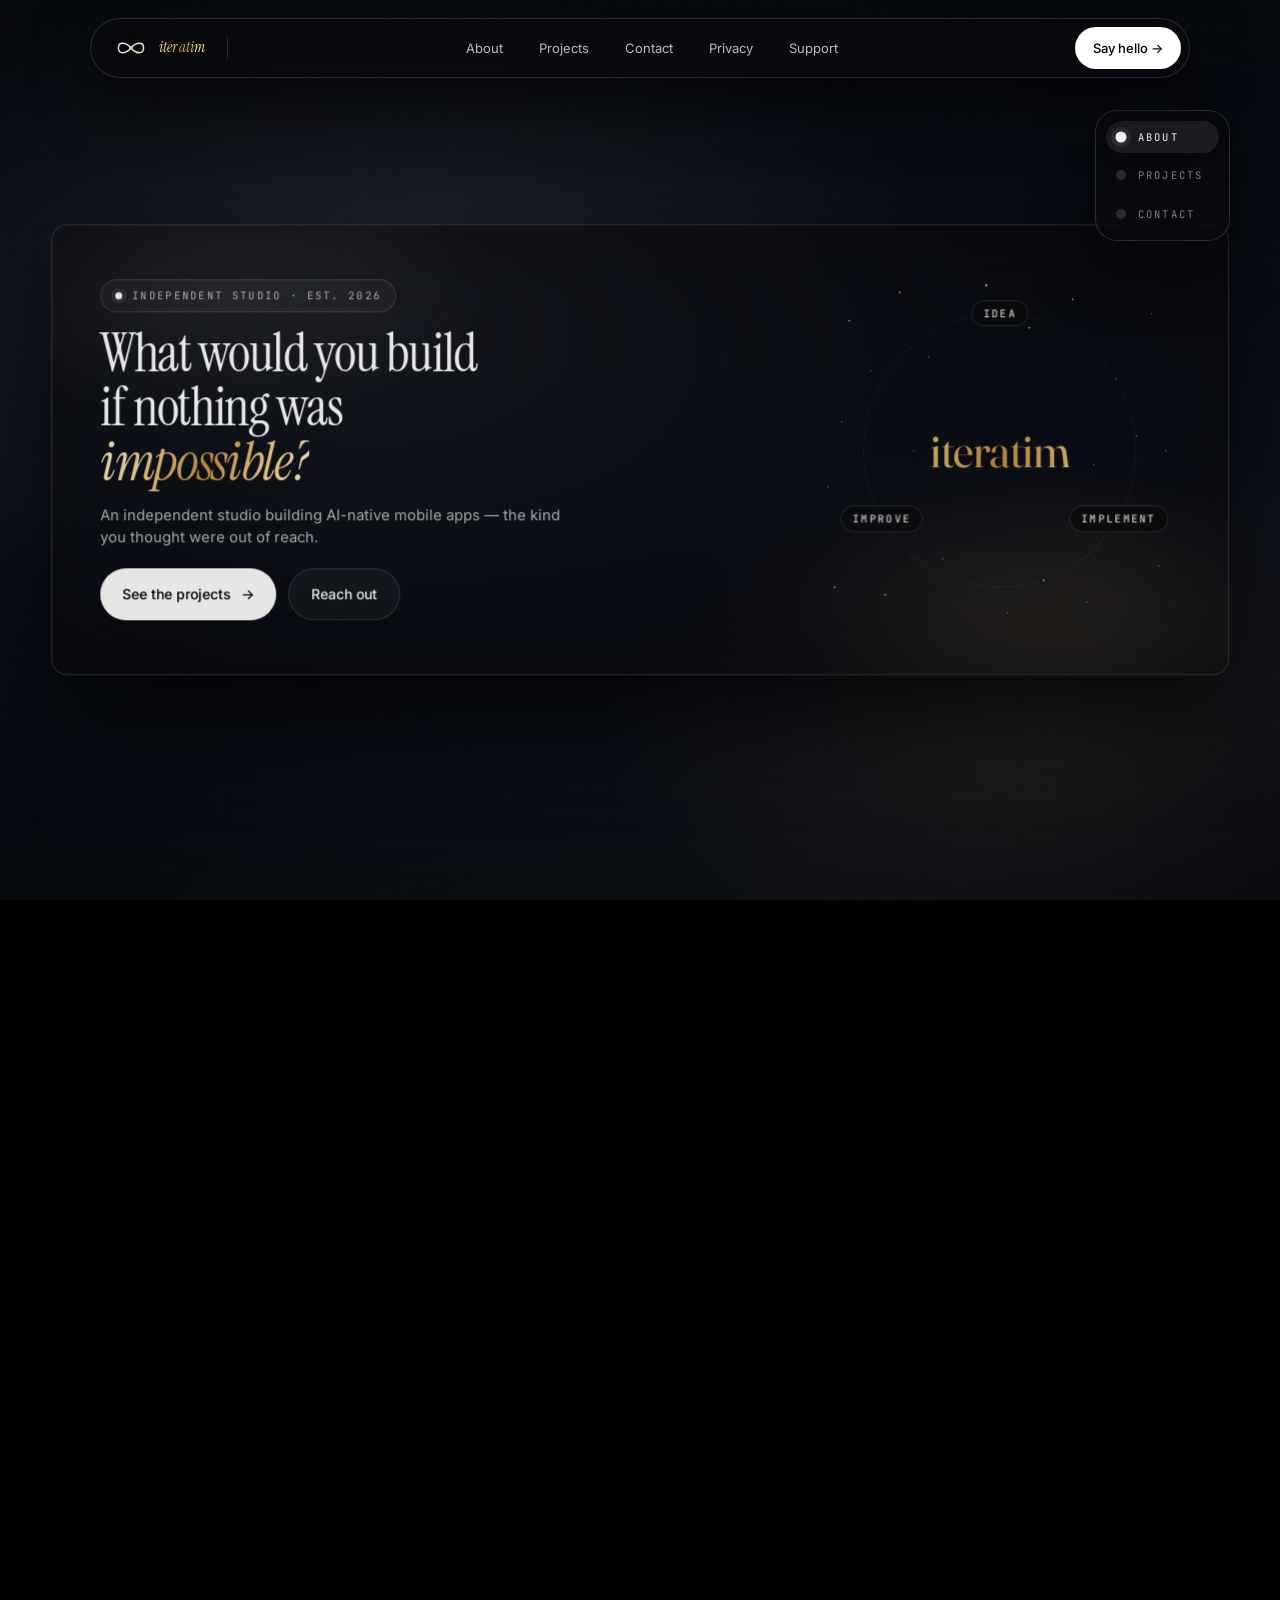
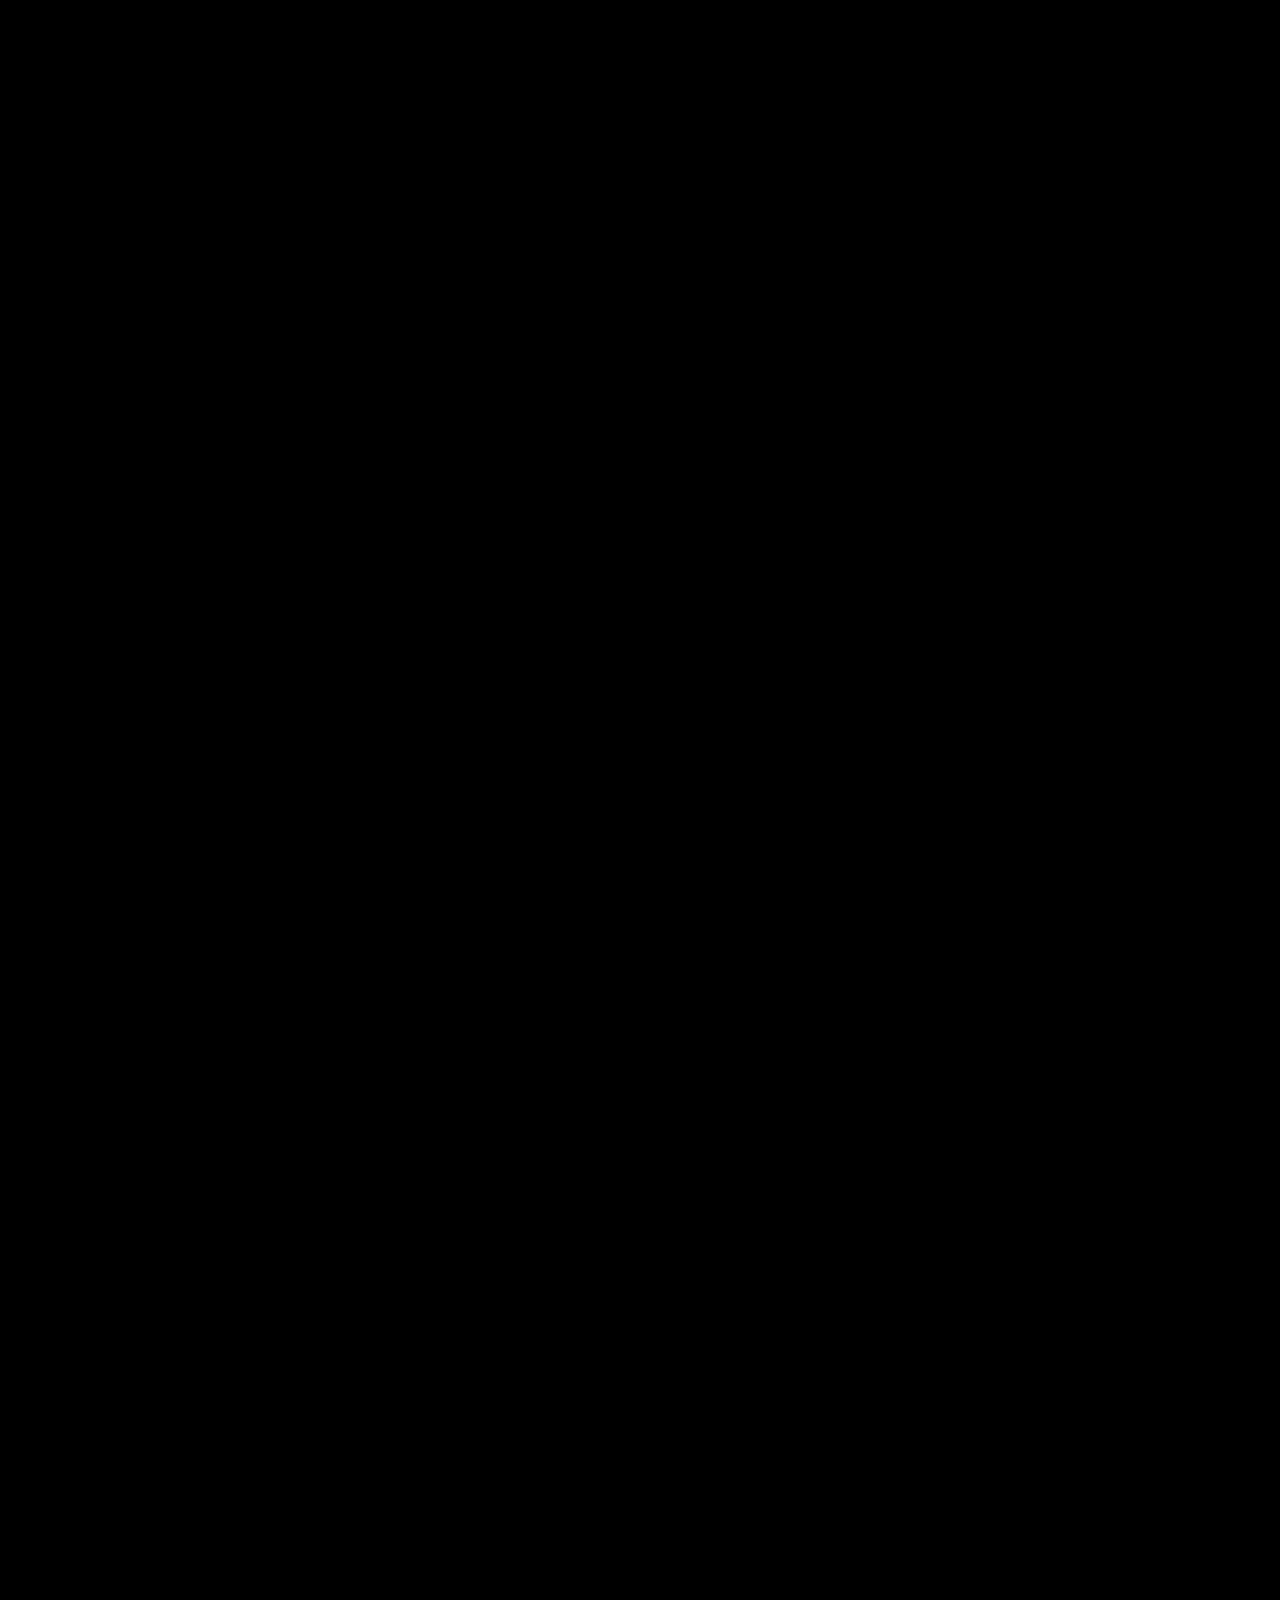
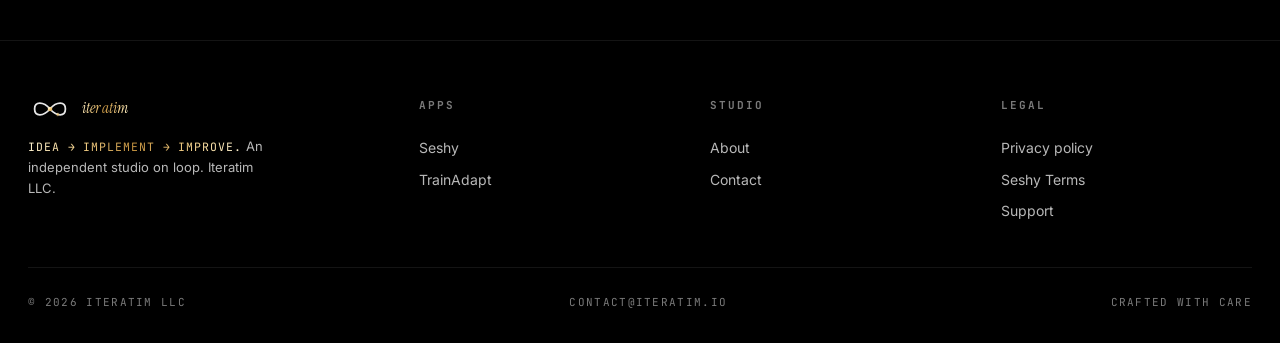
==== commit 4038feea: "Serve TikTok verification under terms URL" ====
--- a/index.html
+++ b/index.html
@@ -154,7 +154,7 @@
                   <div class="app-links">
                     <a class="link-pill primary" href="support.html#seshy">Support <span class="arr">↗</span></a>
                     <a class="link-pill" href="privacy.html#seshy">Privacy <span class="arr">↗</span></a>
-                    <a class="link-pill" href="terms-seshy.html">Terms <span class="arr">↗</span></a>
+                    <a class="link-pill" href="terms-seshy.html/">Terms <span class="arr">↗</span></a>
                   </div>
                 </div>
               </section>
@@ -240,7 +240,7 @@
       </div>
       <div class="foot-col"><h5>Apps</h5><a href="support.html#seshy">Seshy</a><a href="support.html#trainadapt">TrainAdapt</a></div>
       <div class="foot-col"><h5>Studio</h5><a href="#about" data-chapter="0">About</a><a href="#contact" data-chapter="2">Contact</a></div>
-      <div class="foot-col"><h5>Legal</h5><a href="privacy.html">Privacy policy</a><a href="terms-seshy.html">Seshy Terms</a><a href="support.html">Support</a></div>
+      <div class="foot-col"><h5>Legal</h5><a href="privacy.html">Privacy policy</a><a href="terms-seshy.html/">Seshy Terms</a><a href="support.html">Support</a></div>
     </div>
     <div class="foot-bottom">
       <span>© 2026 Iteratim LLC</span><span>contact@iteratim.io</span><span>Crafted with care</span>
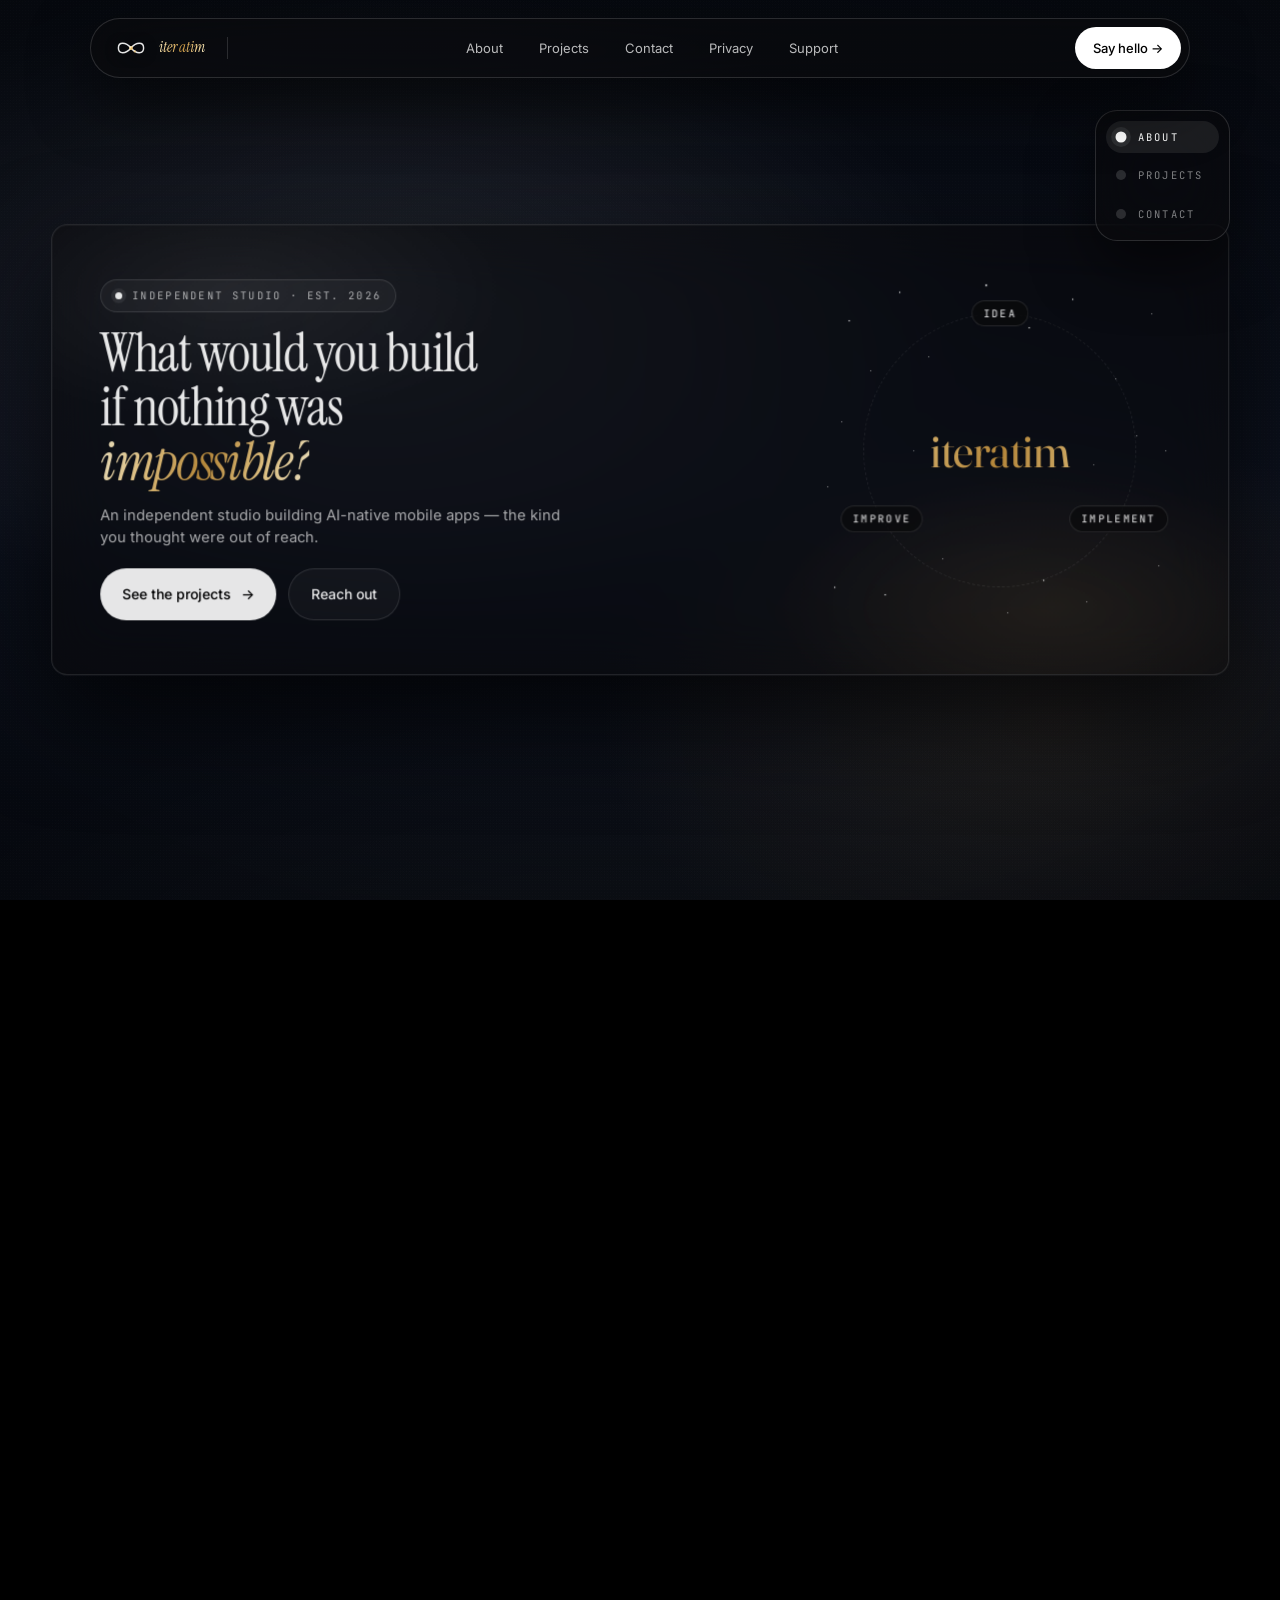
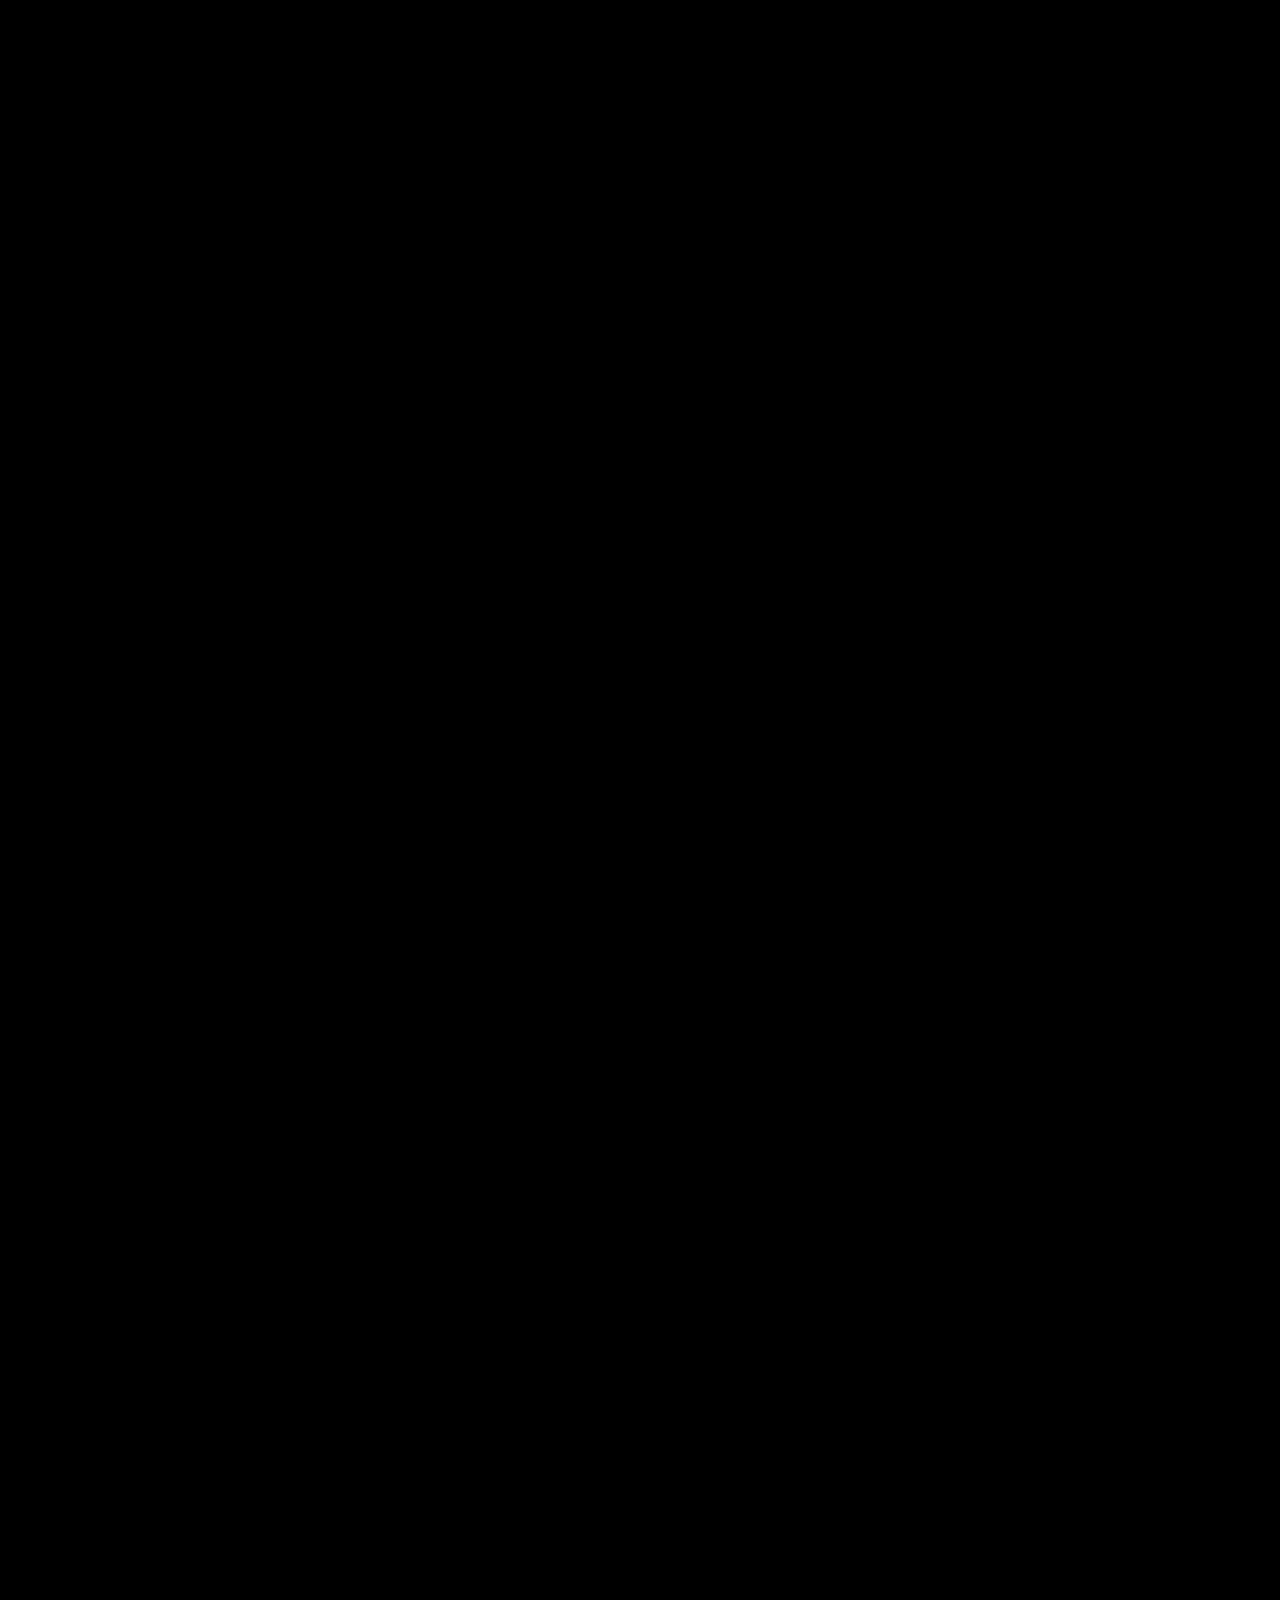
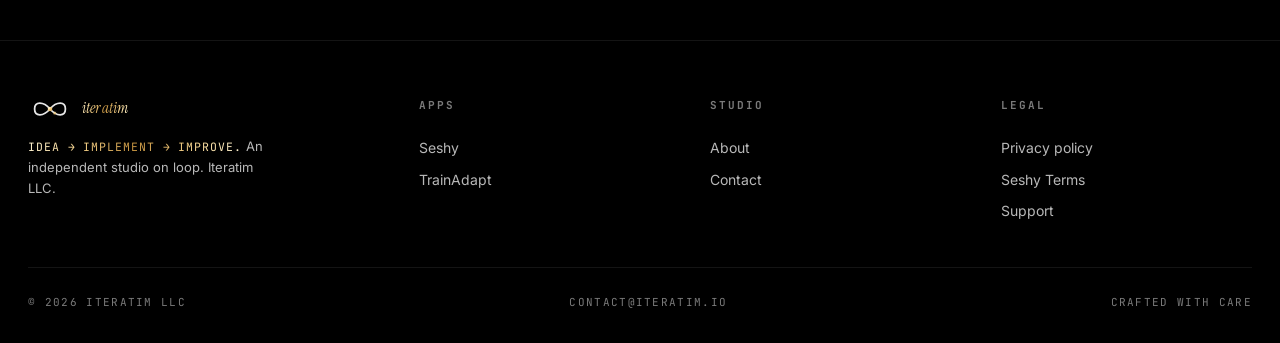
==== commit 2f909b30: "Serve TikTok verification under privacy URL" ====
--- a/index.html
+++ b/index.html
@@ -58,7 +58,7 @@
       <a href="#about" data-chapter="0">About</a>
       <a href="#projects" data-chapter="1">Projects</a>
       <a href="#contact" data-chapter="2">Contact</a>
-      <a href="privacy.html">Privacy</a>
+      <a href="privacy.html/">Privacy</a>
       <a href="support.html">Support</a>
     </div>
     <a class="nav-cta" href="mailto:contact@iteratim.io">Say hello →</a>
@@ -153,7 +153,7 @@
                   </ul>
                   <div class="app-links">
                     <a class="link-pill primary" href="support.html#seshy">Support <span class="arr">↗</span></a>
-                    <a class="link-pill" href="privacy.html#seshy">Privacy <span class="arr">↗</span></a>
+                    <a class="link-pill" href="privacy.html/#seshy">Privacy <span class="arr">↗</span></a>
                     <a class="link-pill" href="terms-seshy.html/">Terms <span class="arr">↗</span></a>
                   </div>
                 </div>
@@ -175,7 +175,7 @@
                   </ul>
                   <div class="app-links">
                     <a class="link-pill primary" href="support.html#trainadapt">Early access <span class="arr">↗</span></a>
-                    <a class="link-pill" href="privacy.html#trainadapt">Privacy <span class="arr">↗</span></a>
+                    <a class="link-pill" href="privacy.html/#trainadapt">Privacy <span class="arr">↗</span></a>
                   </div>
                 </div>
               </section>
@@ -240,7 +240,7 @@
       </div>
       <div class="foot-col"><h5>Apps</h5><a href="support.html#seshy">Seshy</a><a href="support.html#trainadapt">TrainAdapt</a></div>
       <div class="foot-col"><h5>Studio</h5><a href="#about" data-chapter="0">About</a><a href="#contact" data-chapter="2">Contact</a></div>
-      <div class="foot-col"><h5>Legal</h5><a href="privacy.html">Privacy policy</a><a href="terms-seshy.html/">Seshy Terms</a><a href="support.html">Support</a></div>
+      <div class="foot-col"><h5>Legal</h5><a href="privacy.html/">Privacy policy</a><a href="terms-seshy.html/">Seshy Terms</a><a href="support.html">Support</a></div>
     </div>
     <div class="foot-bottom">
       <span>© 2026 Iteratim LLC</span><span>contact@iteratim.io</span><span>Crafted with care</span>
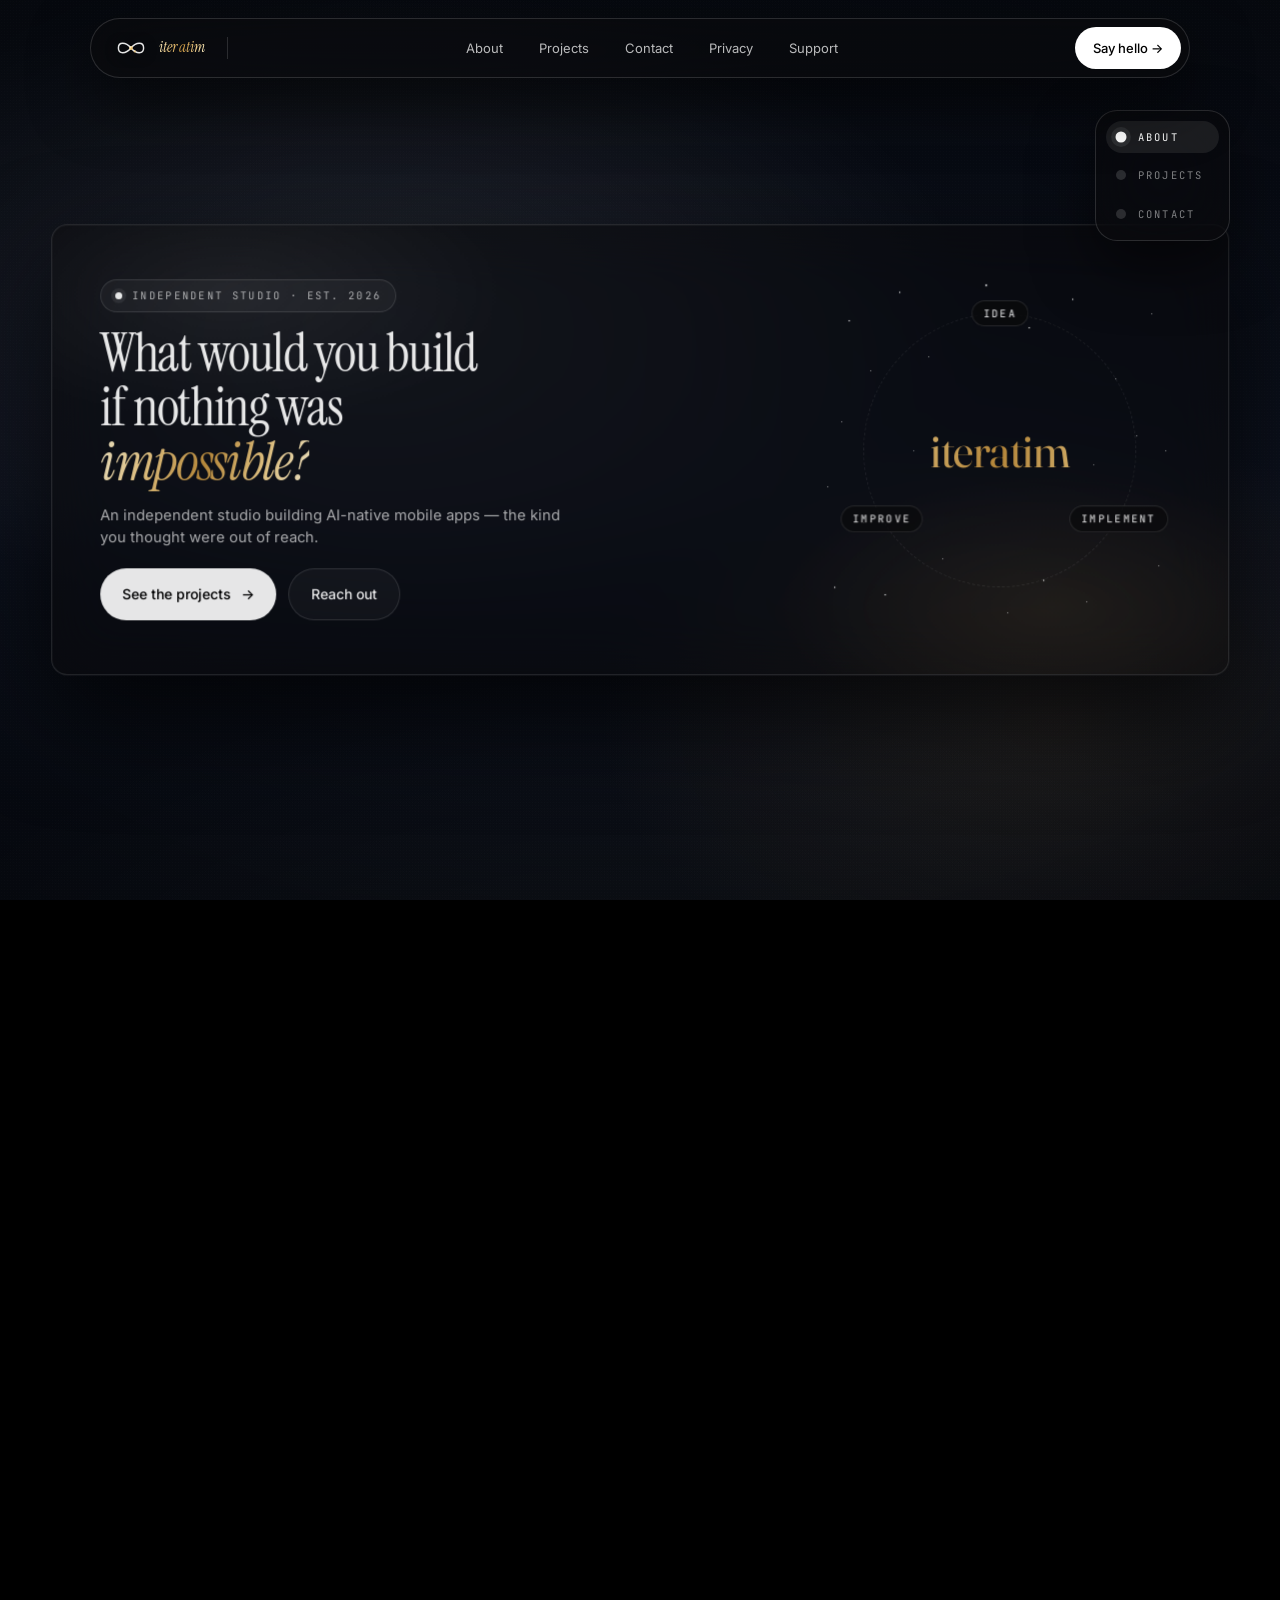
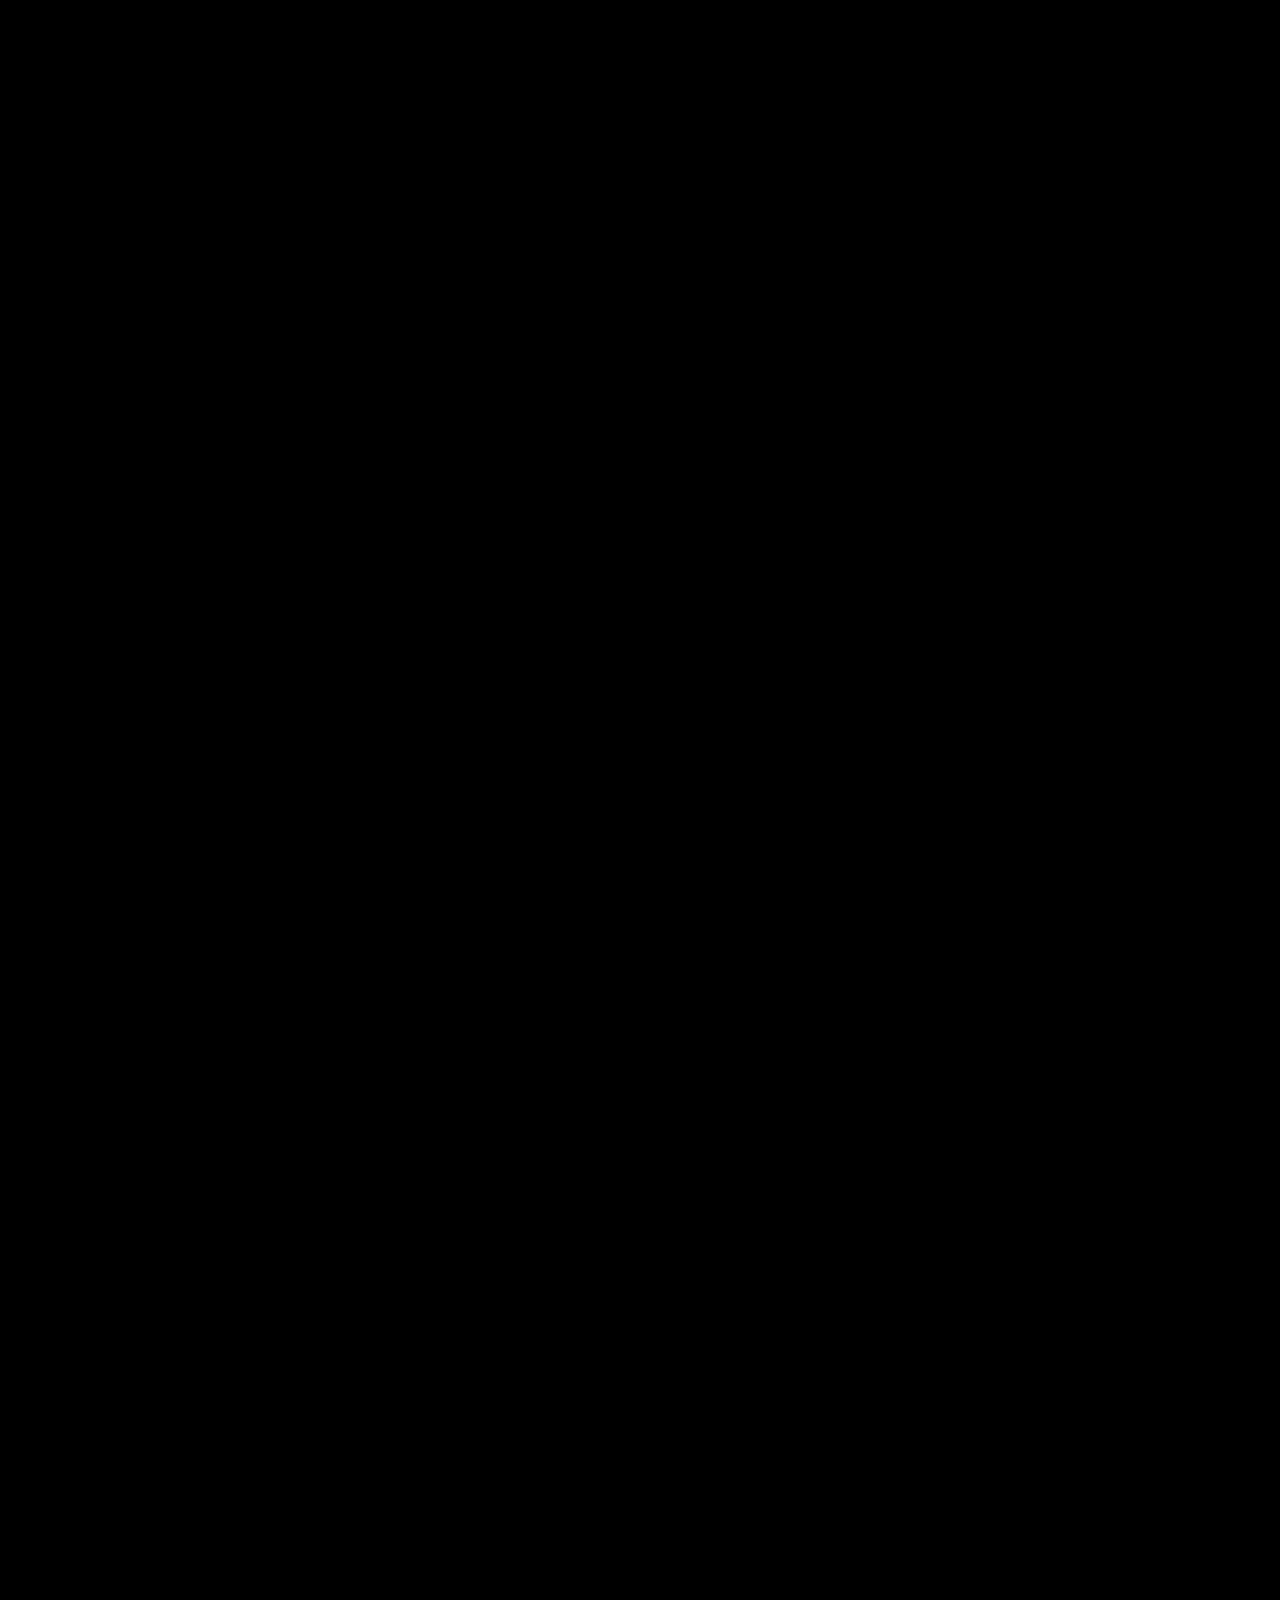
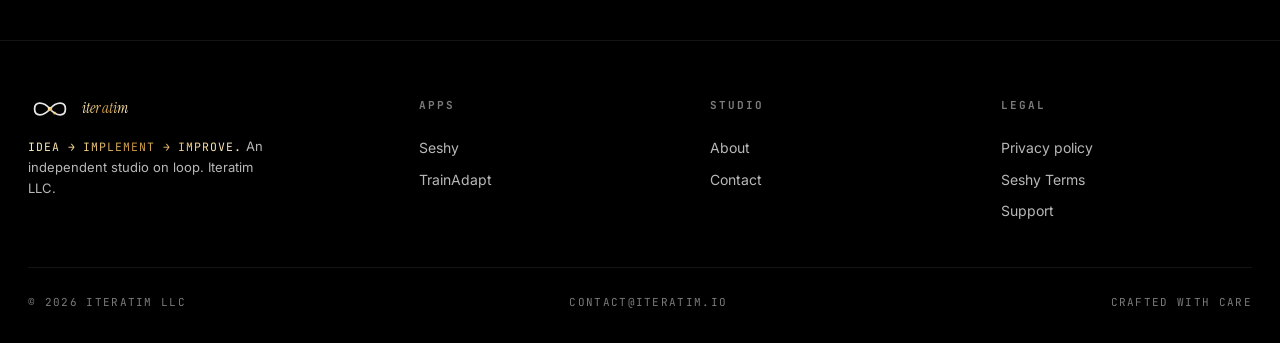
==== commit e316a2b8: "Update site for Seshy launch: App Store links, privacy v1.4, terms v1.2 - Add App Store and seshy.ap" ====
--- a/index.html
+++ b/index.html
@@ -152,7 +152,9 @@
                     <li>Share</li>
                   </ul>
                   <div class="app-links">
-                    <a class="link-pill primary" href="support.html#seshy">Support <span class="arr">↗</span></a>
+                    <a class="link-pill primary" href="https://apps.apple.com/app/id6762310125" target="_blank" rel="noopener">App Store <span class="arr">↗</span></a>
+                    <a class="link-pill" href="https://seshy.app" target="_blank" rel="noopener">seshy.app <span class="arr">↗</span></a>
+                    <a class="link-pill" href="support.html#seshy">Support <span class="arr">↗</span></a>
                     <a class="link-pill" href="privacy.html/#seshy">Privacy <span class="arr">↗</span></a>
                     <a class="link-pill" href="terms-seshy.html/">Terms <span class="arr">↗</span></a>
                   </div>
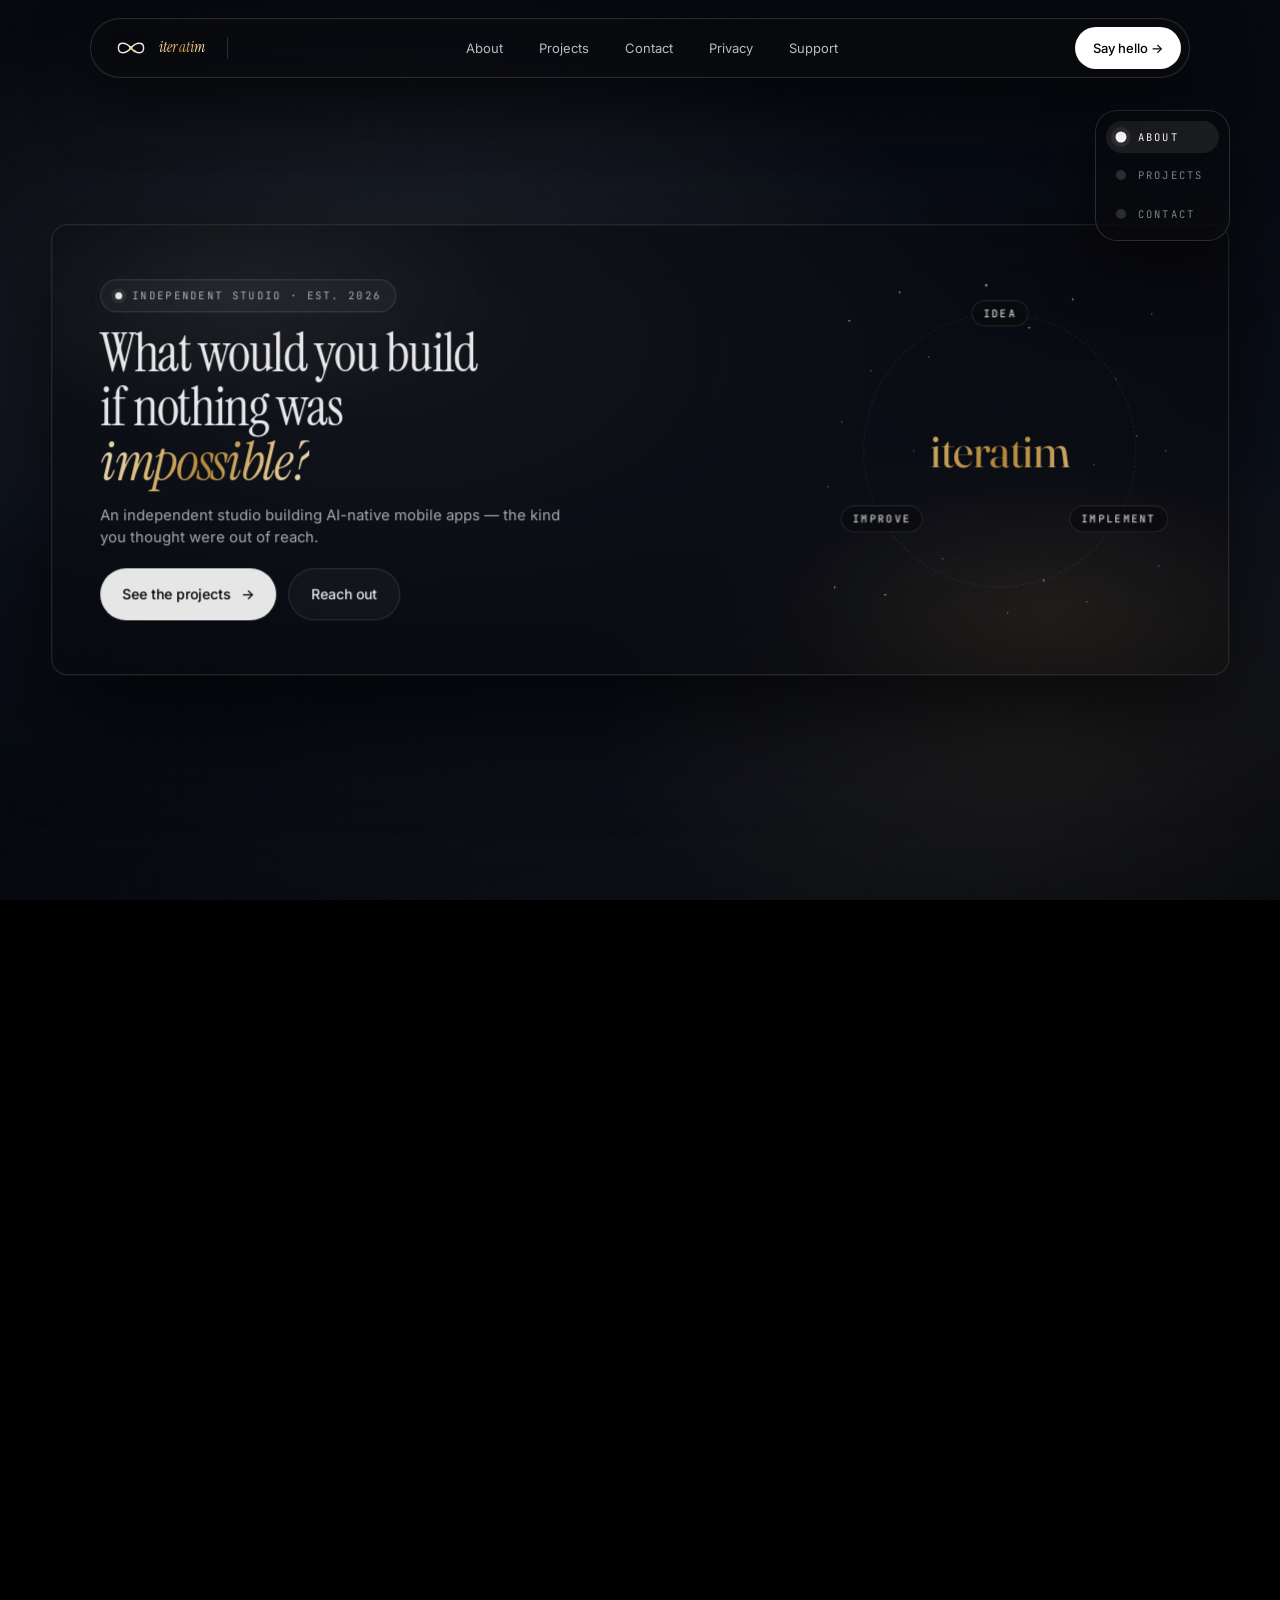
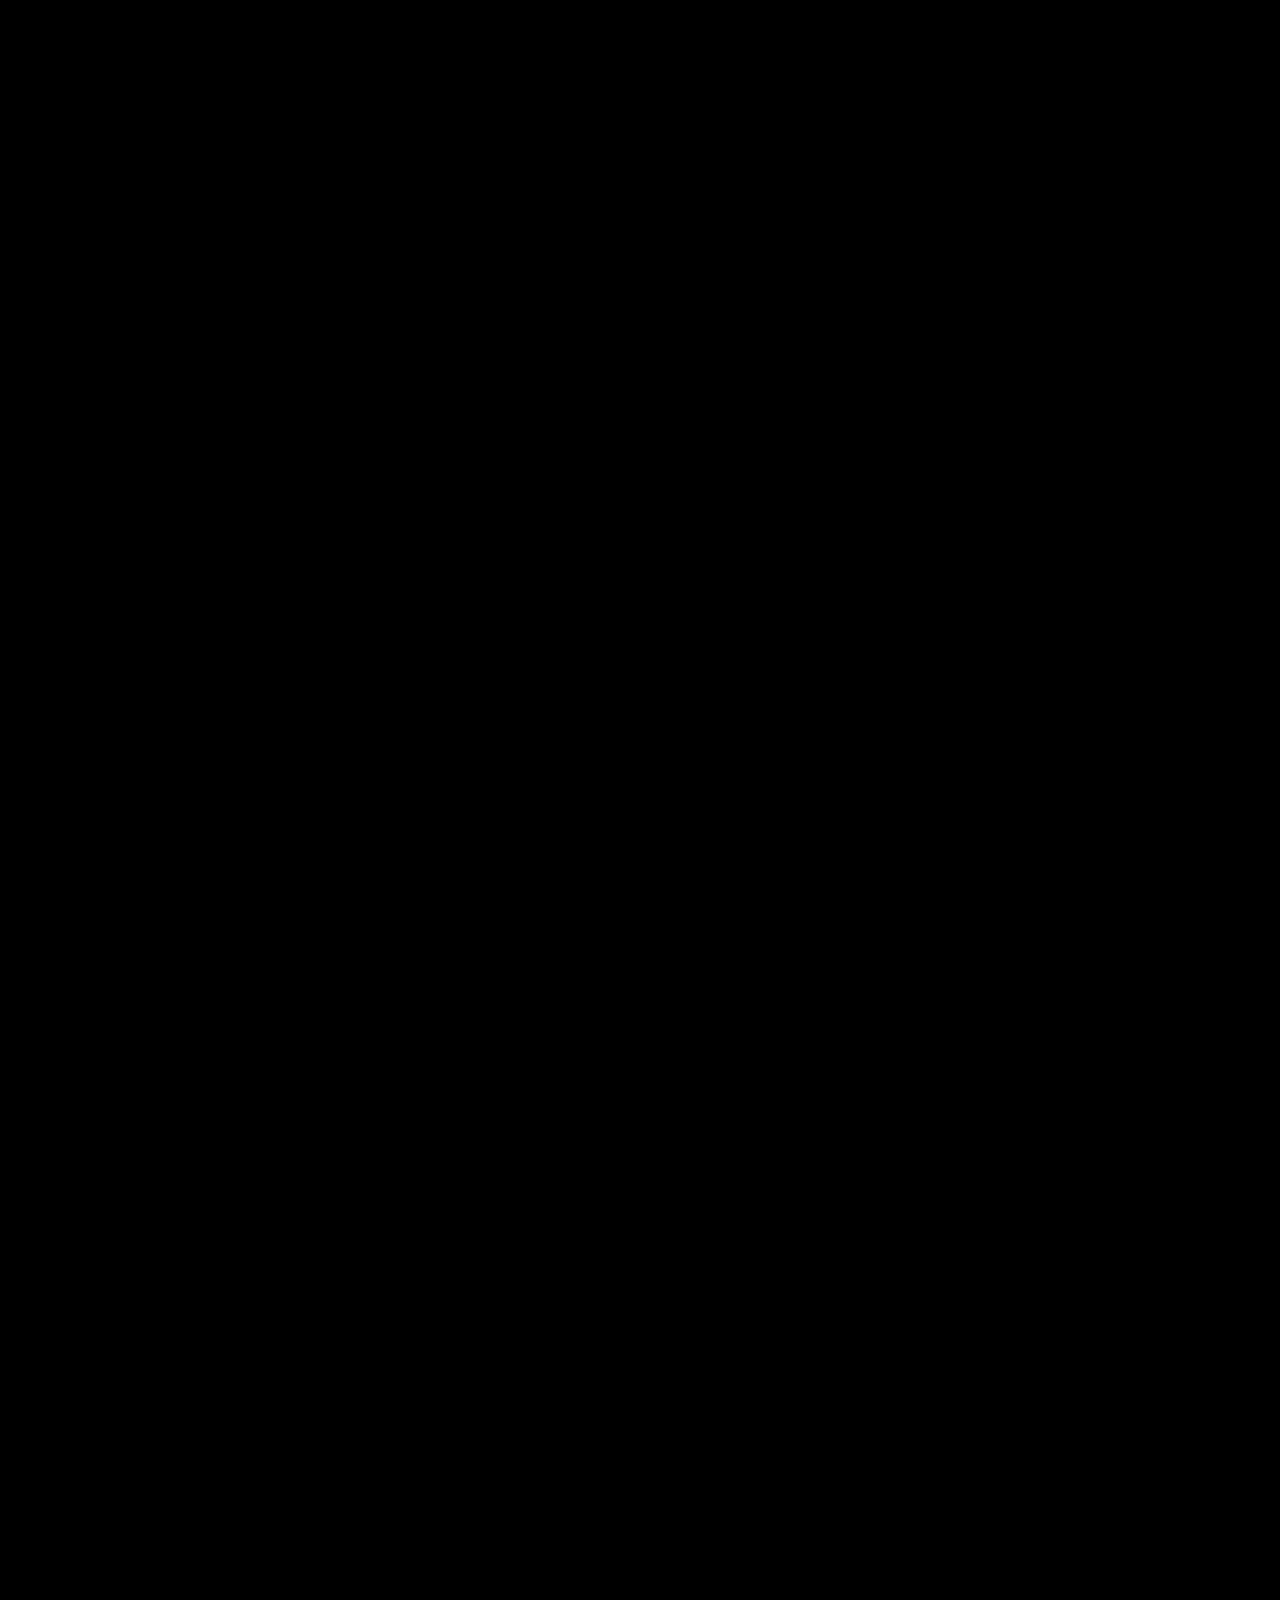
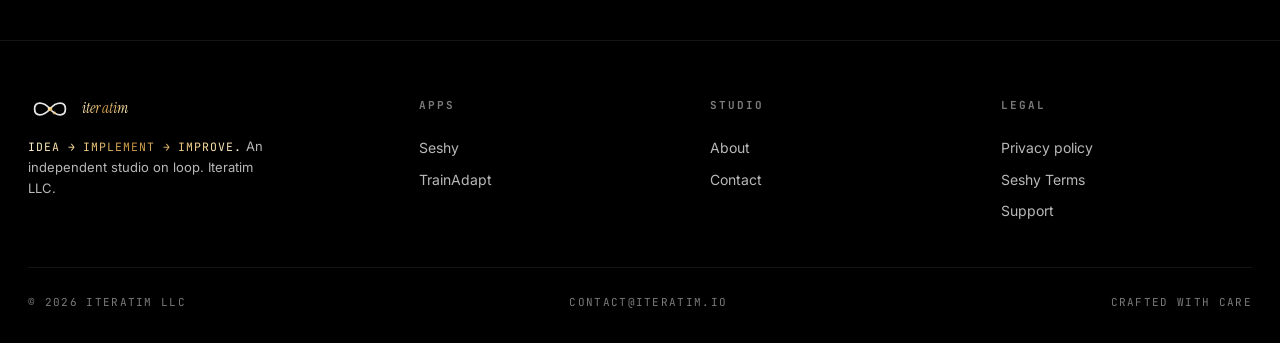
==== commit 41a9872e: "Correct Seshy site references from seshy.app to seshy.iteratim.io seshy.app is registered to a third" ====
--- a/index.html
+++ b/index.html
@@ -153,7 +153,7 @@
                   </ul>
                   <div class="app-links">
                     <a class="link-pill primary" href="https://apps.apple.com/app/id6762310125" target="_blank" rel="noopener">App Store <span class="arr">↗</span></a>
-                    <a class="link-pill" href="https://seshy.app" target="_blank" rel="noopener">seshy.app <span class="arr">↗</span></a>
+                    <a class="link-pill" href="https://seshy.iteratim.io" target="_blank" rel="noopener">seshy.iteratim.io <span class="arr">↗</span></a>
                     <a class="link-pill" href="support.html#seshy">Support <span class="arr">↗</span></a>
                     <a class="link-pill" href="privacy.html/#seshy">Privacy <span class="arr">↗</span></a>
                     <a class="link-pill" href="terms-seshy.html/">Terms <span class="arr">↗</span></a>
